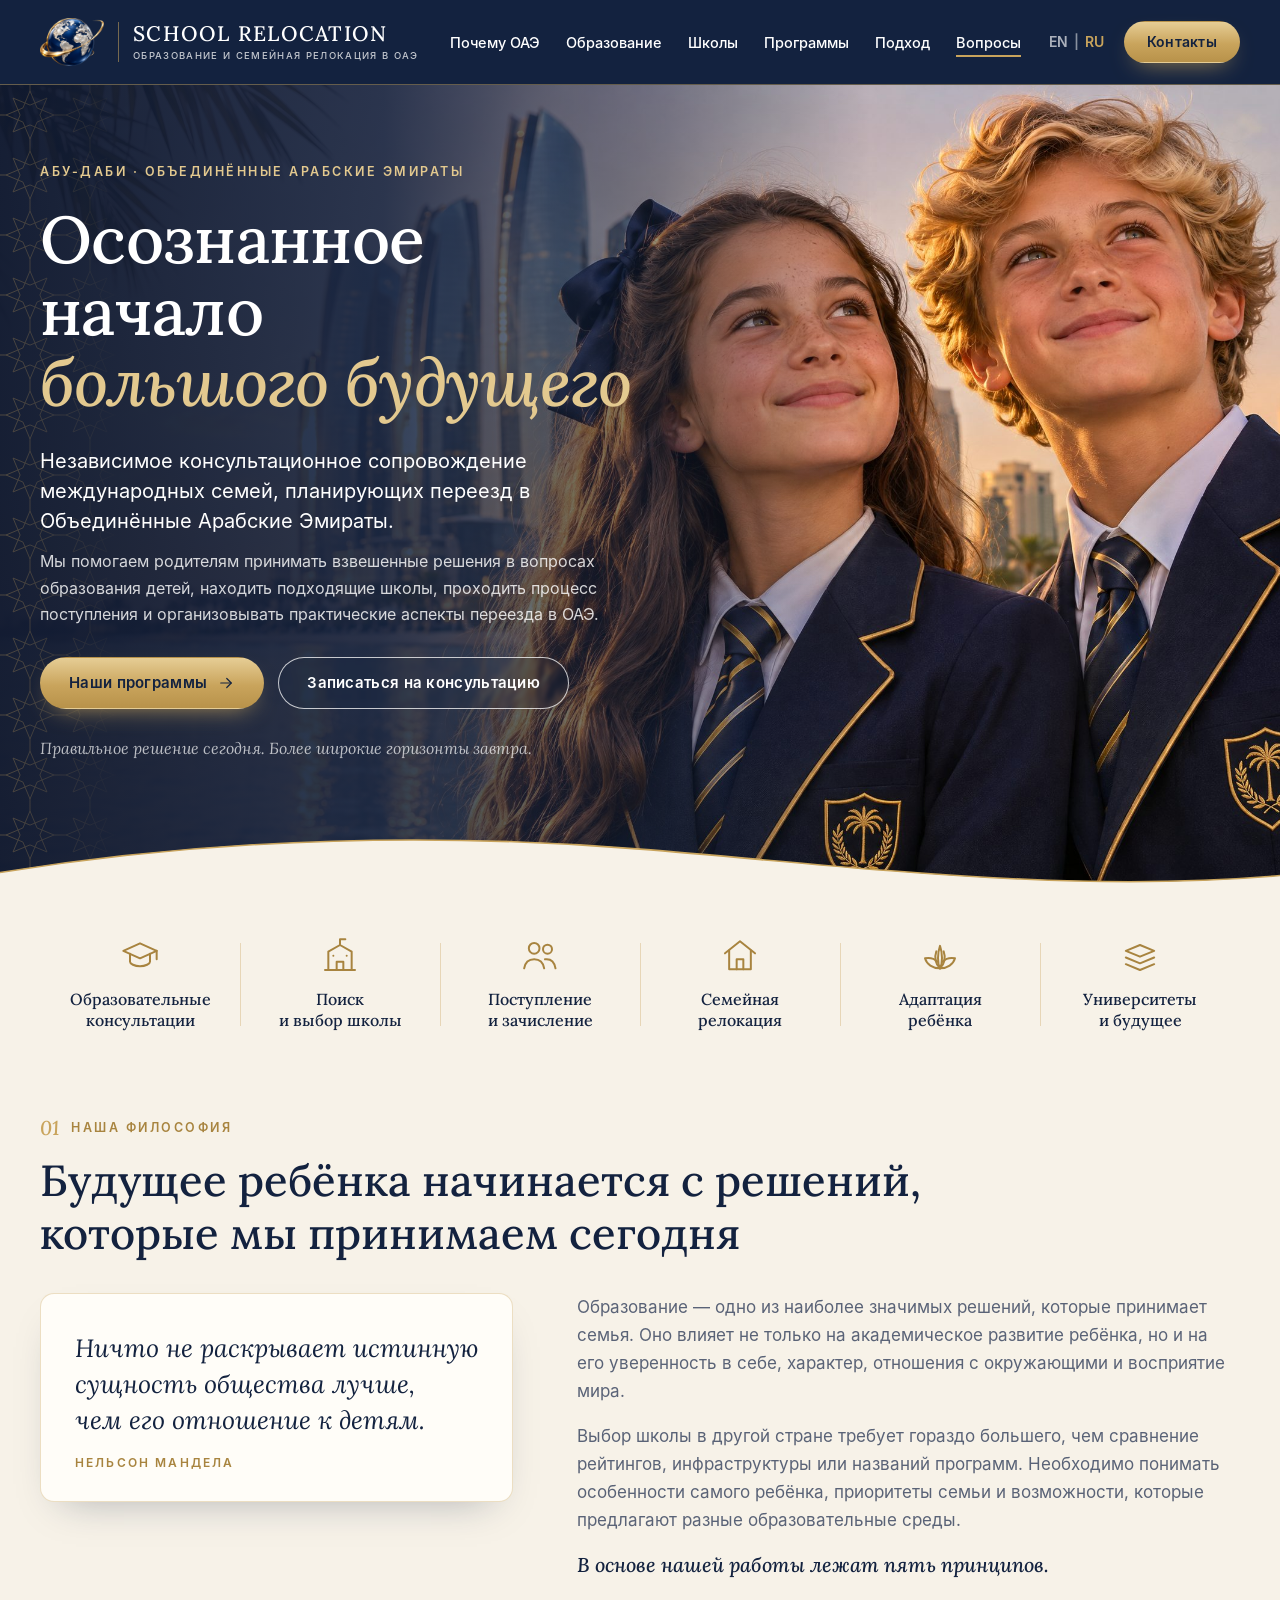
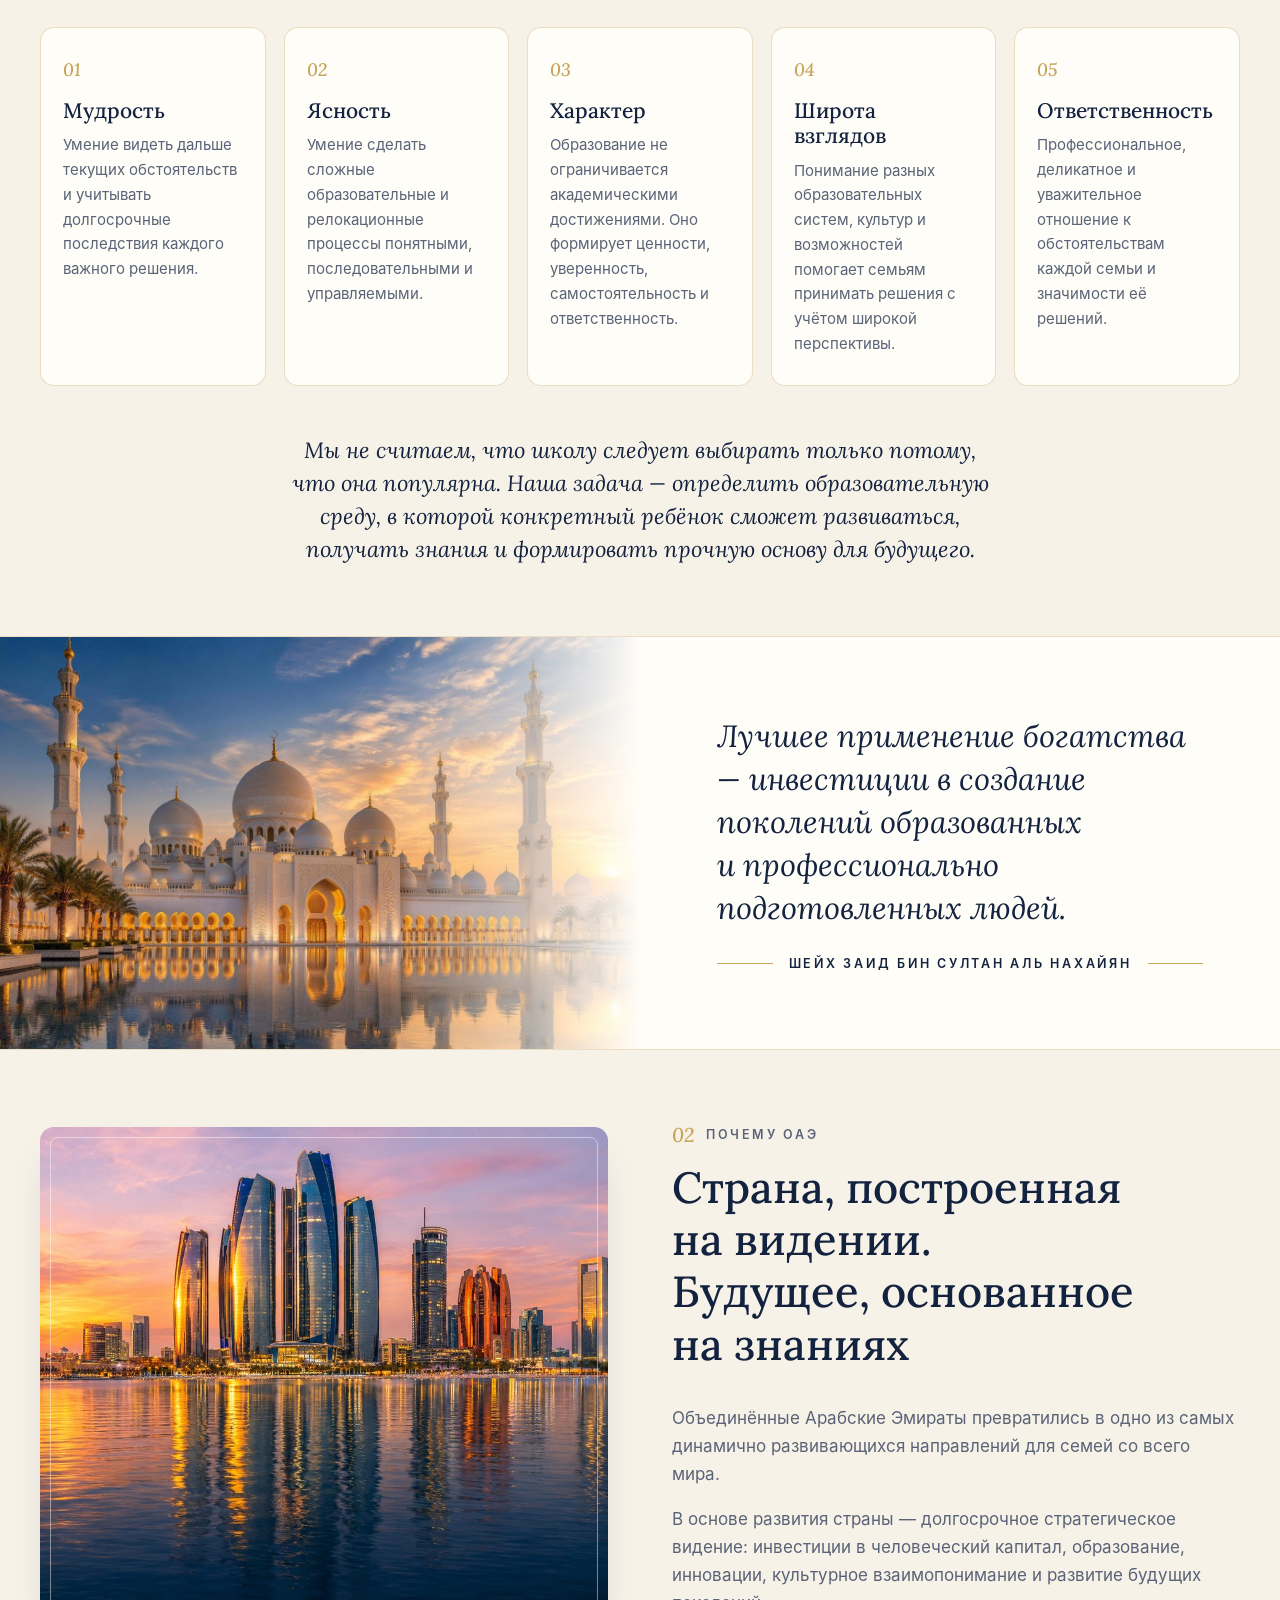
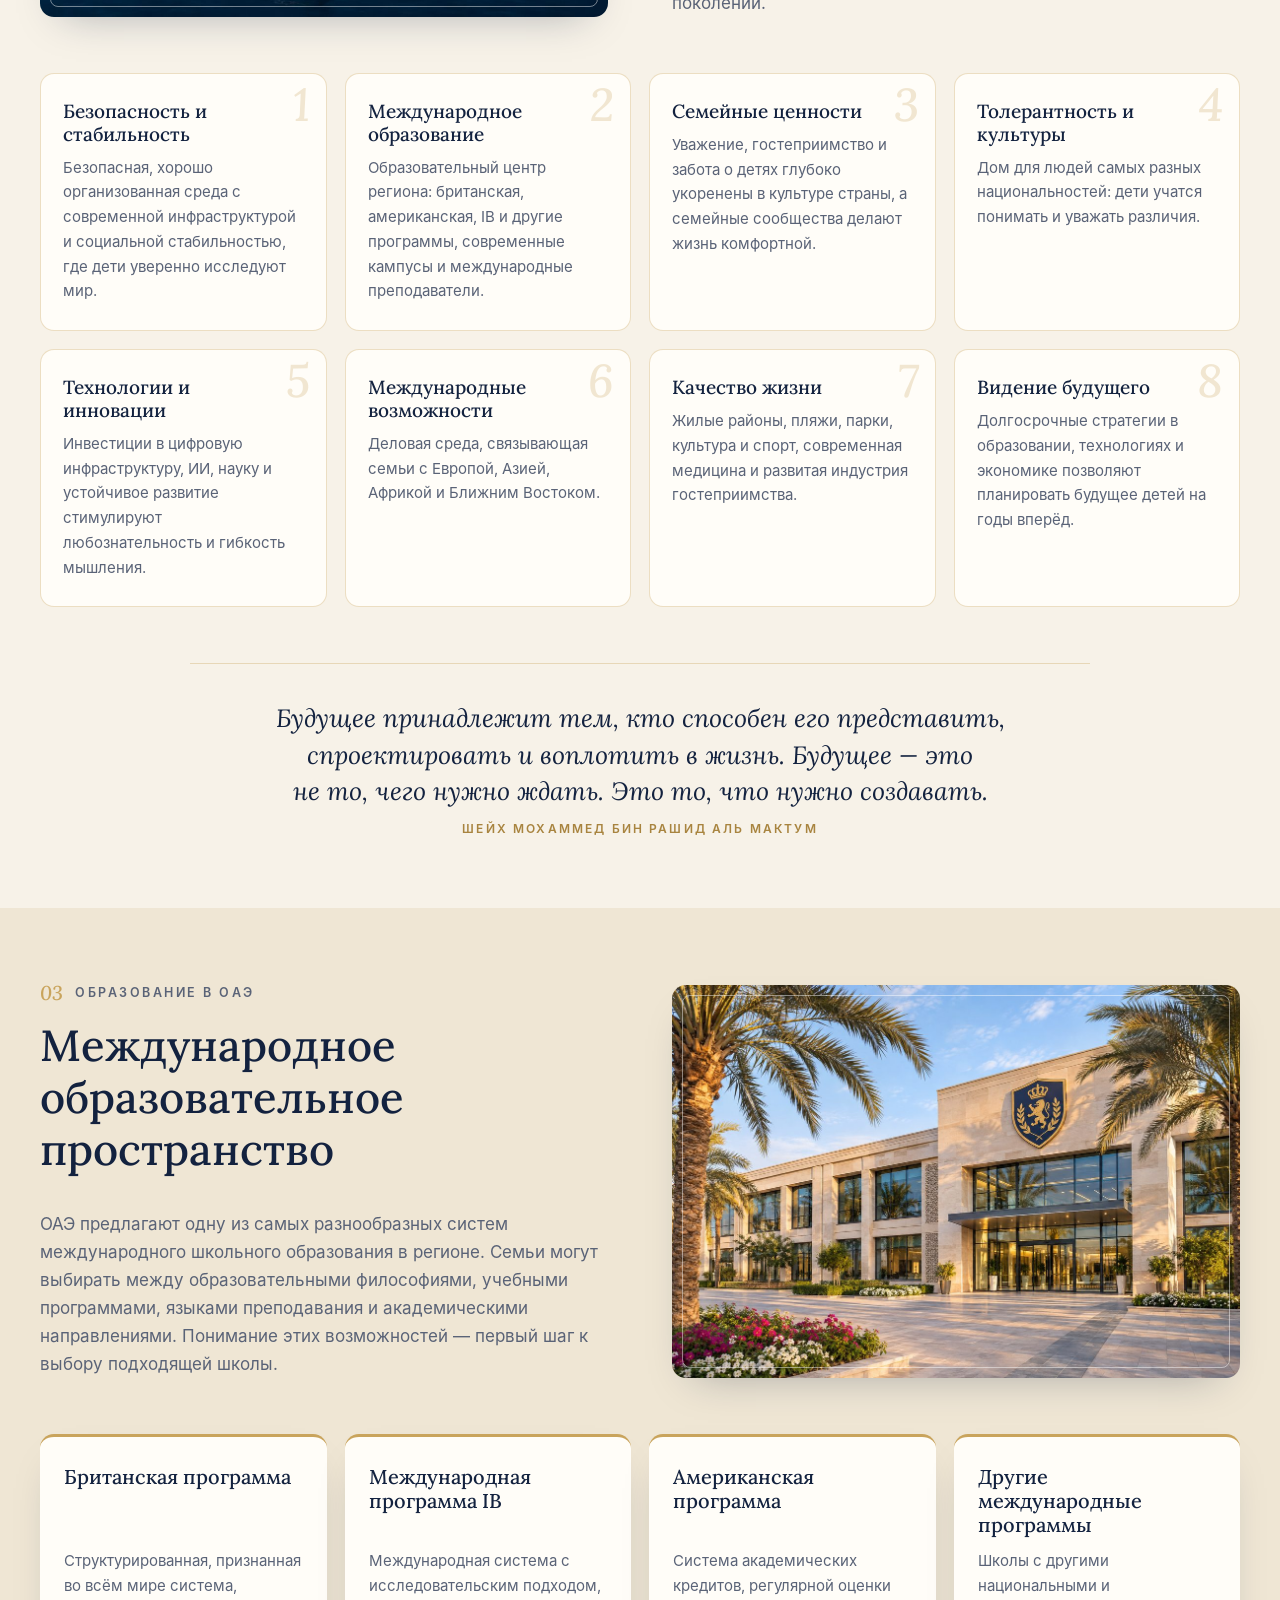
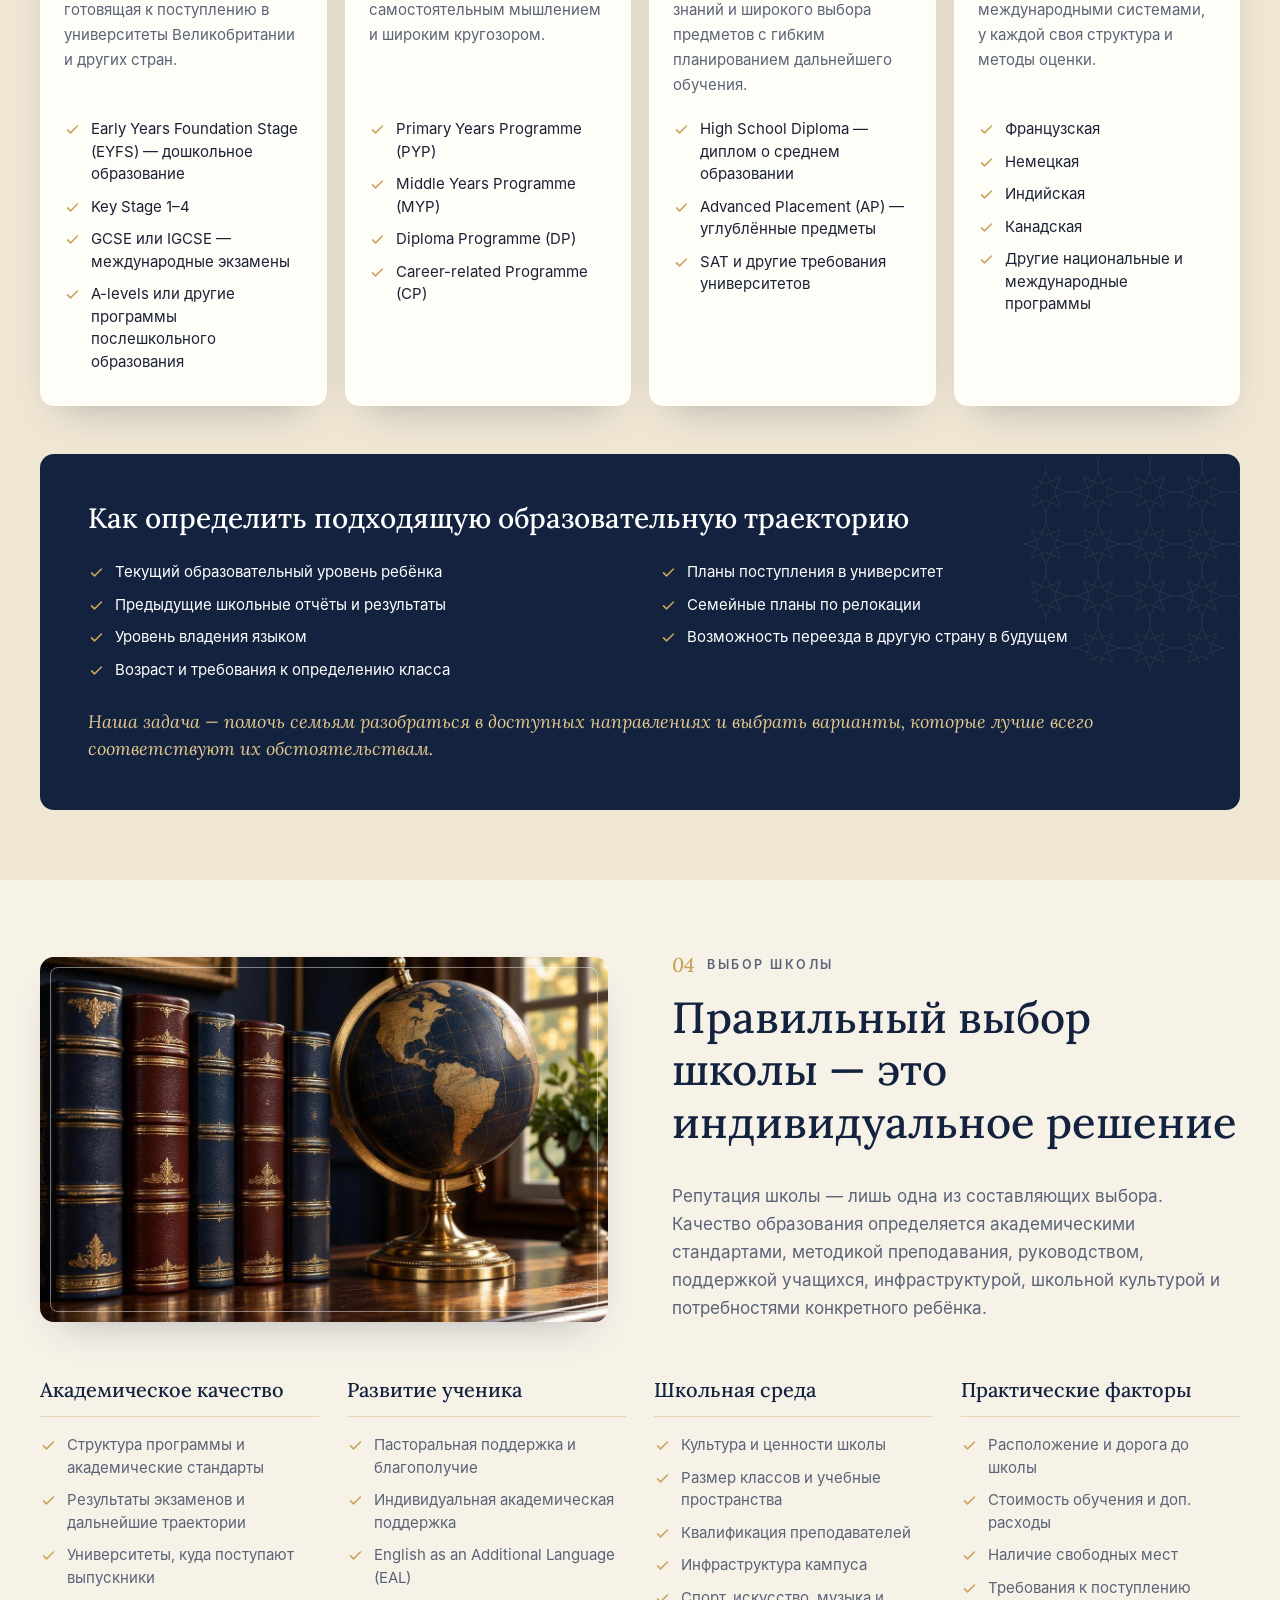
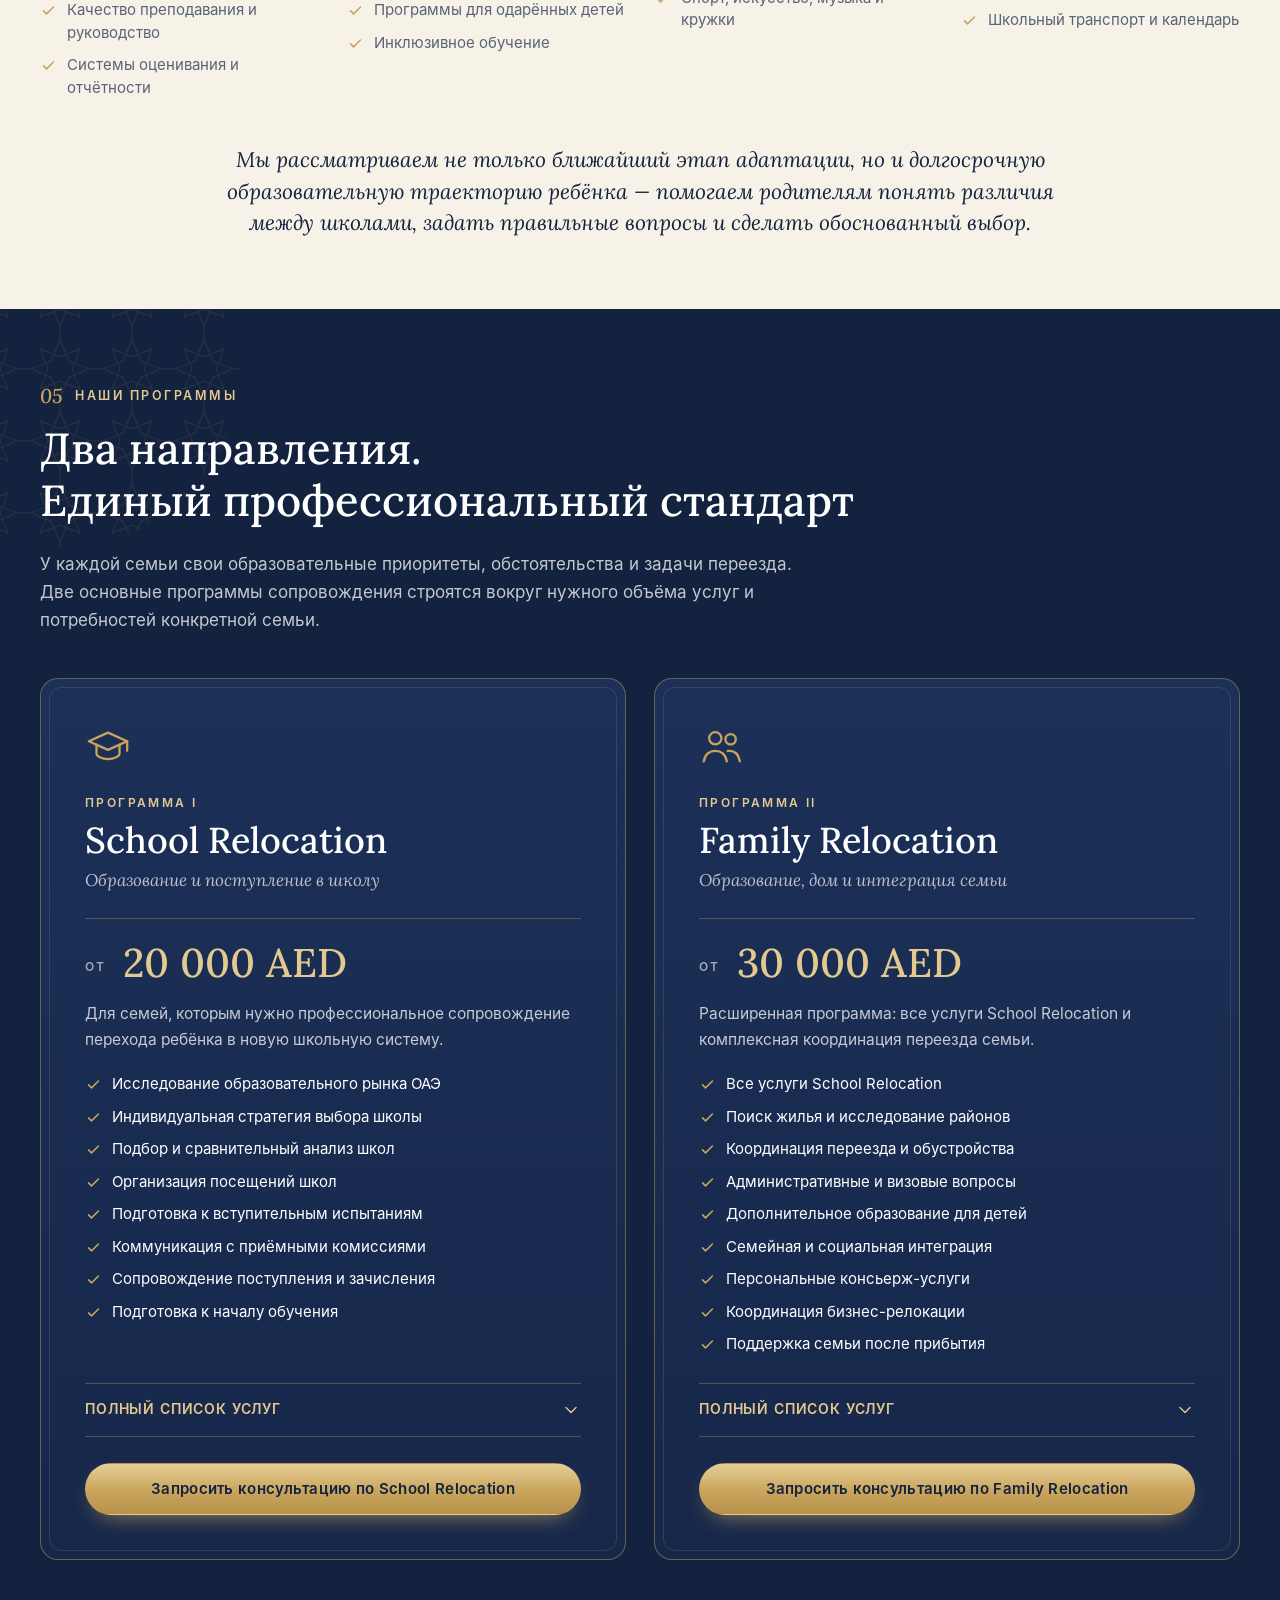
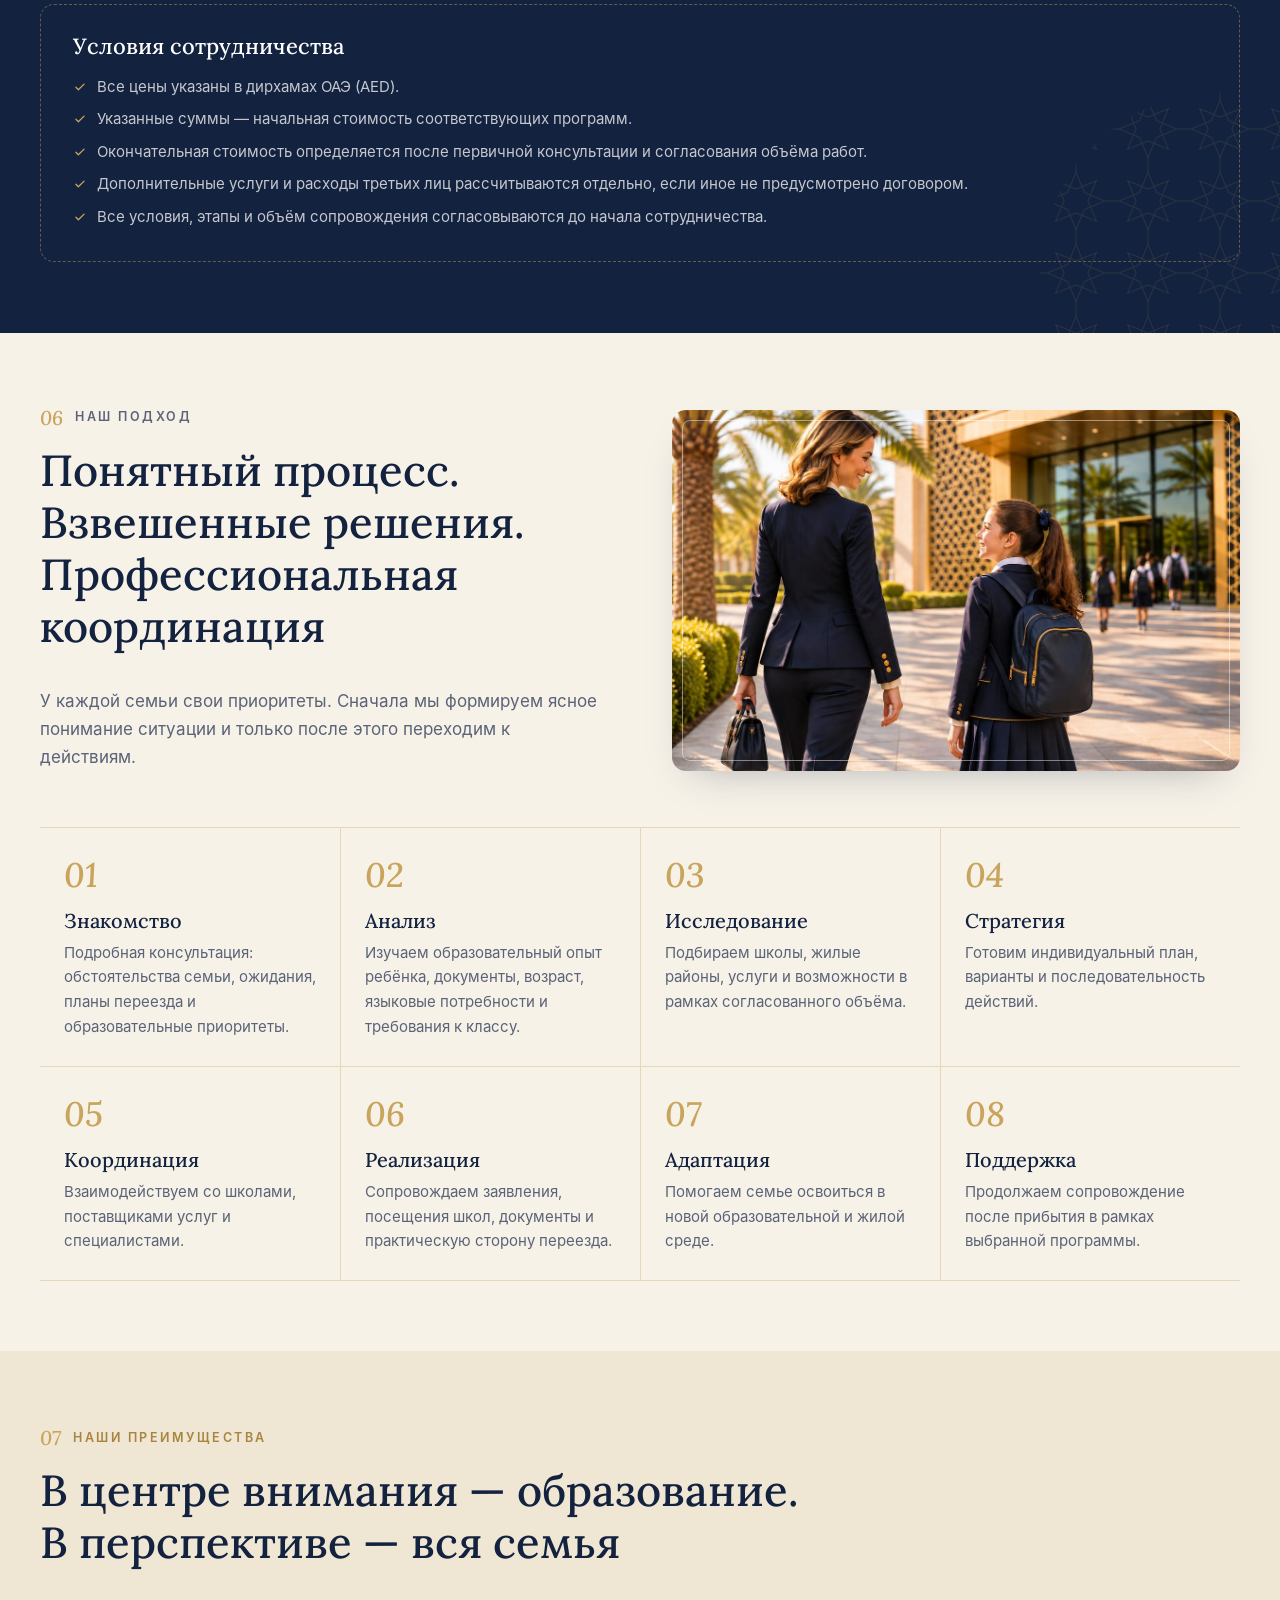
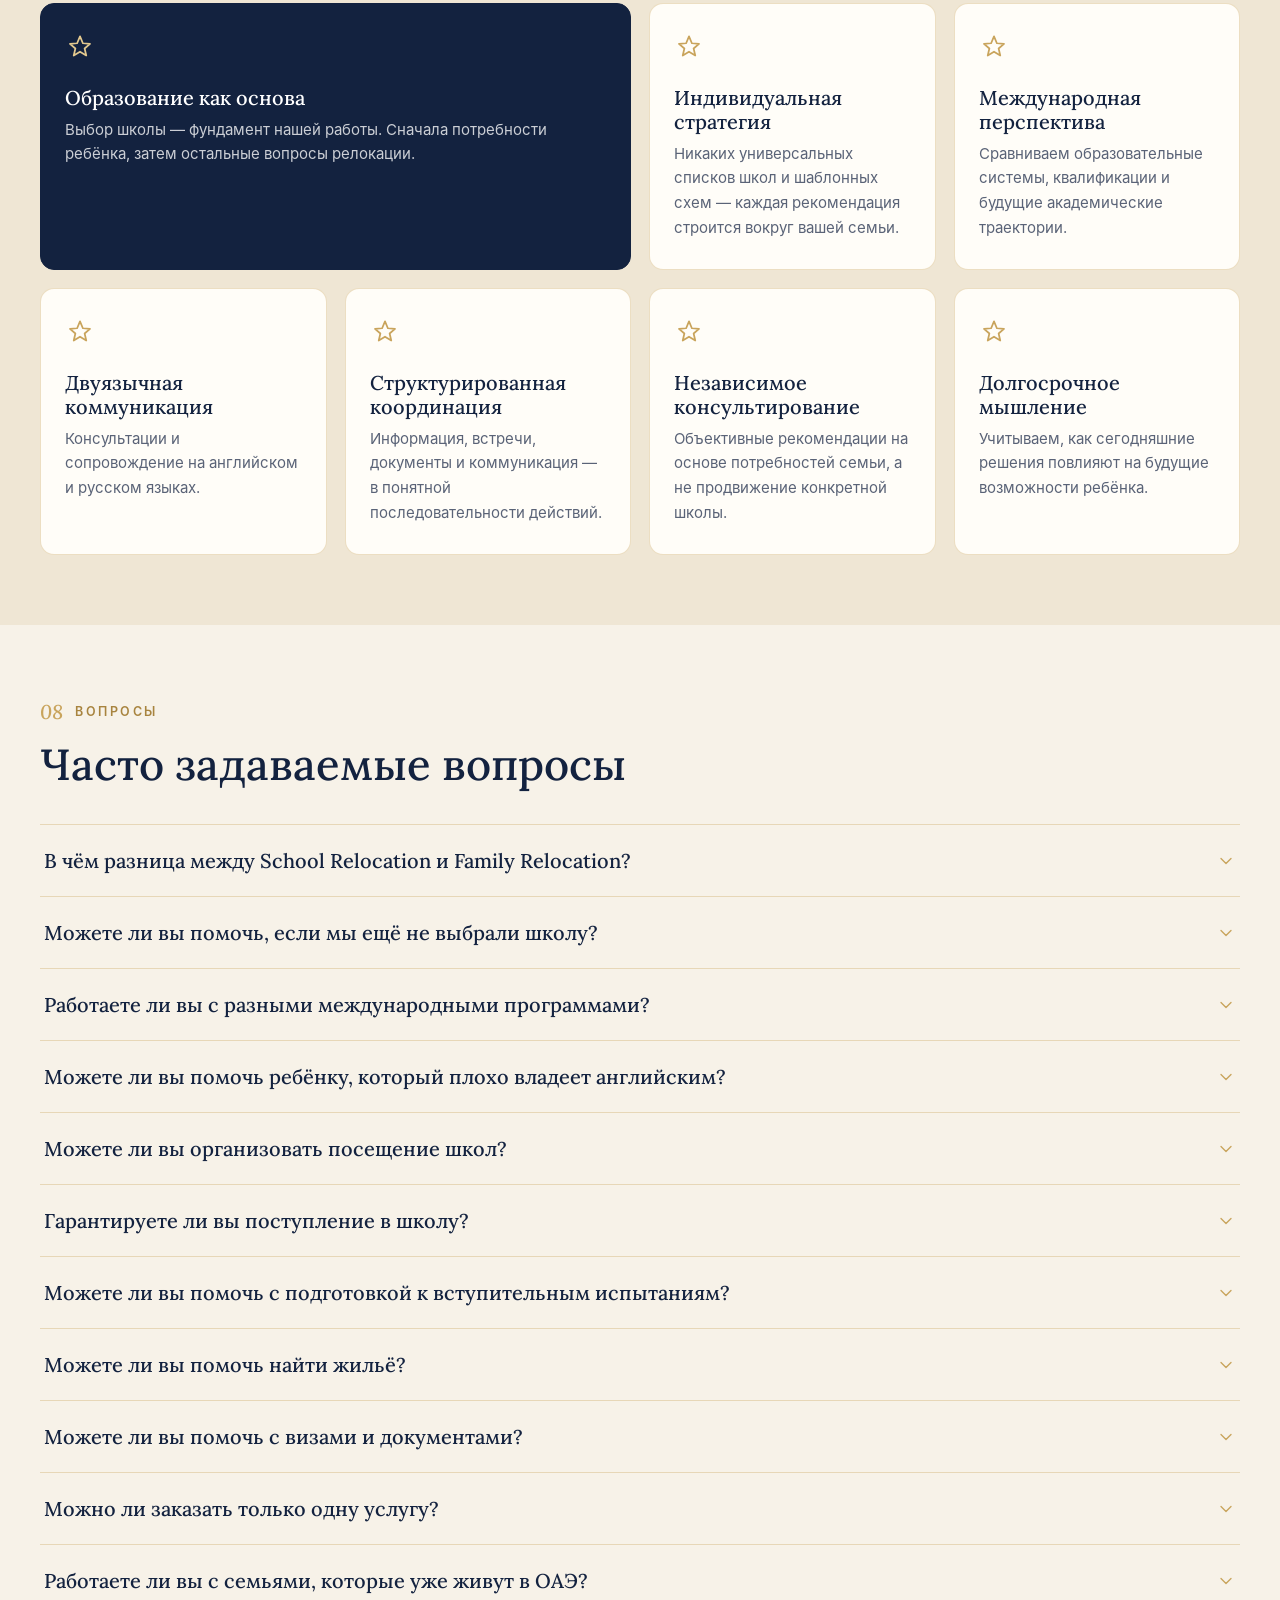
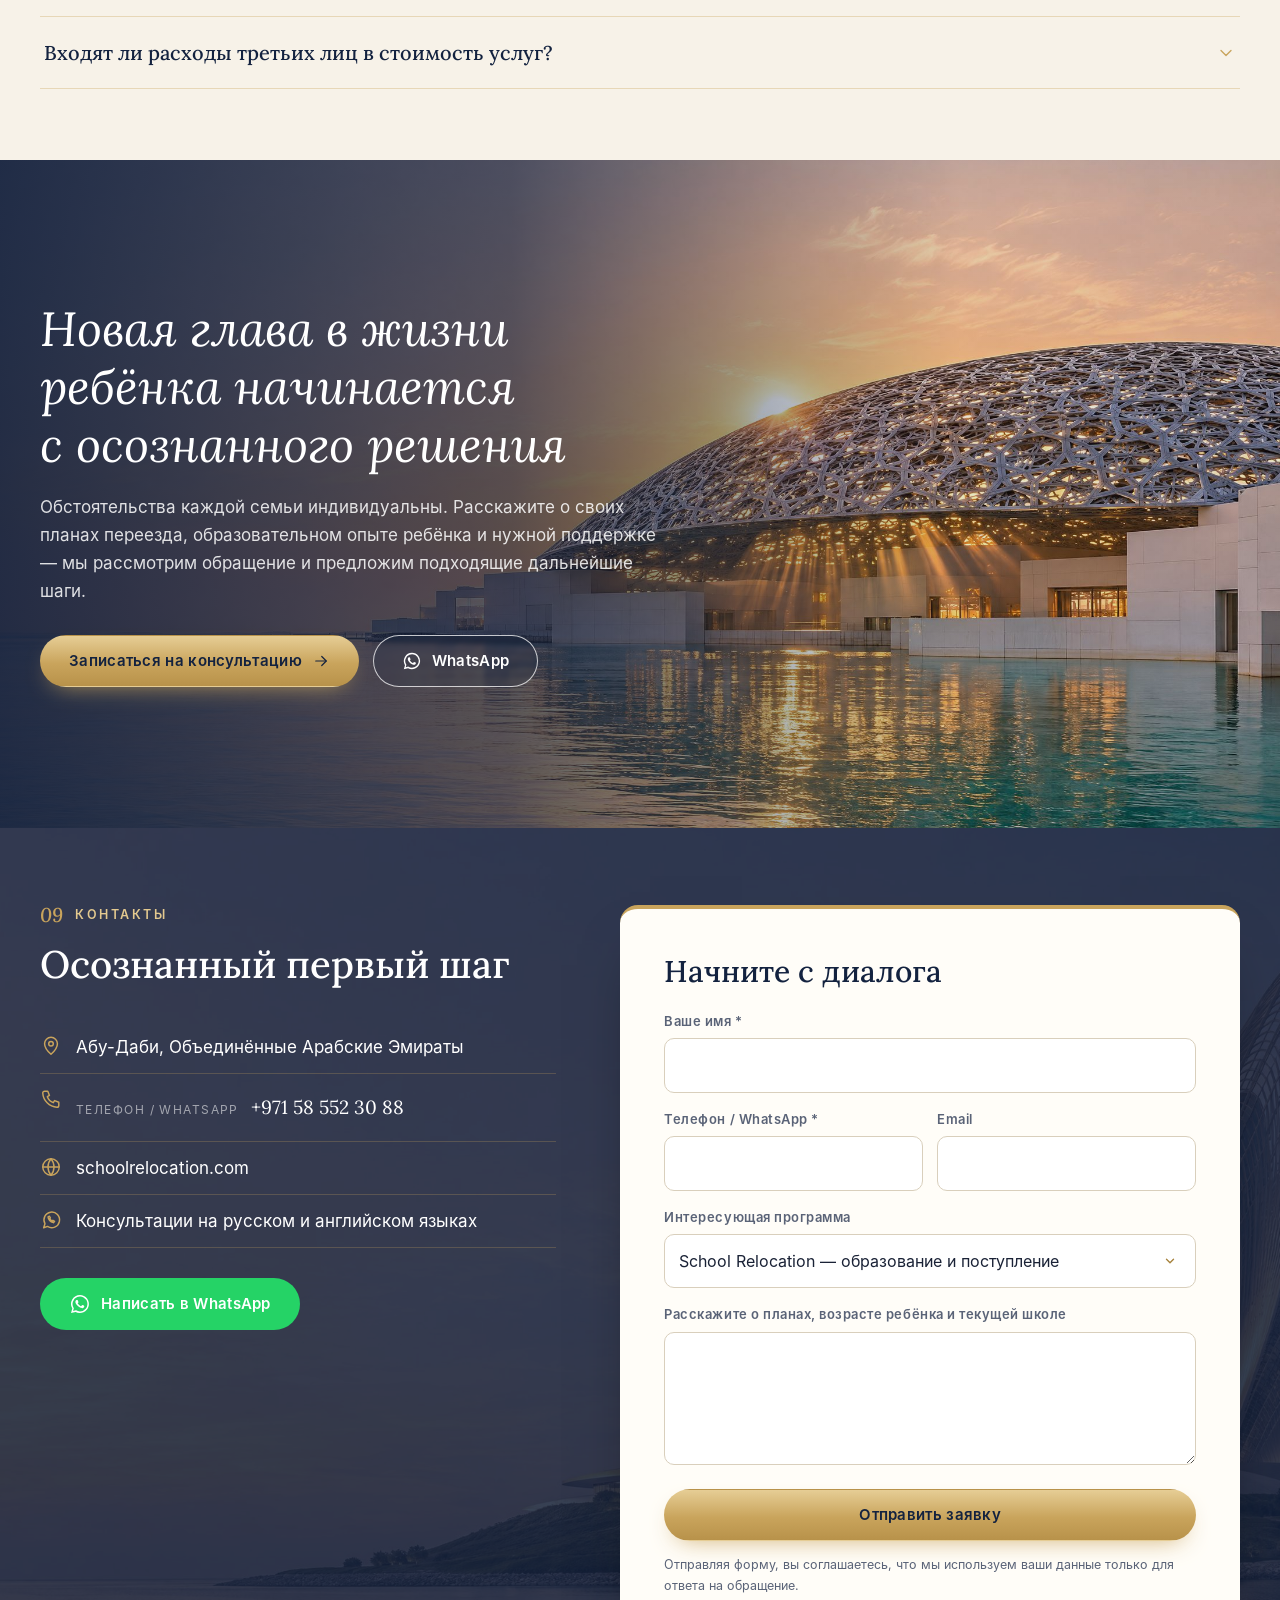
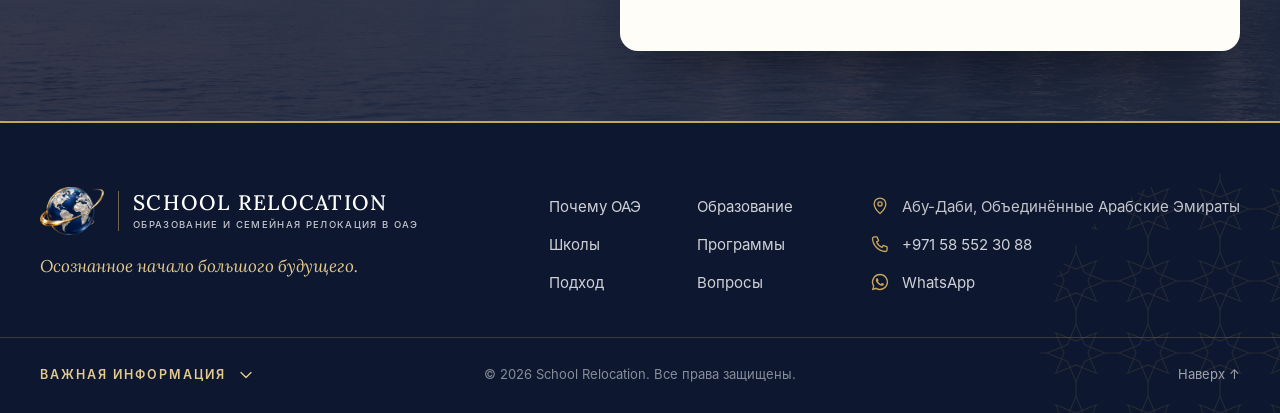
==== ru/index.html @ 7d85d635 "Превью сайта School Relocation" ====
<!doctype html>
<html lang="ru" translate="no" class="notranslate">
<head>
<meta charset="utf-8">
<meta name="viewport" content="width=device-width, initial-scale=1">
<meta name="google" content="notranslate">
<meta name="robots" content="noindex, nofollow">
<title>School Relocation — образование и семейная релокация в ОАЭ</title>
<meta name="description" content="Независимые консультации по вопросам образования и семейной релокации в ОАЭ: выбор школы, поступление и сопровождение переезда в Абу-Даби.">
<link rel="canonical" href="https://schoolrelocation.com/ru/">
<link rel="alternate" hreflang="en" href="https://schoolrelocation.com/">
<link rel="alternate" hreflang="ru" href="https://schoolrelocation.com/ru/">
<link rel="alternate" hreflang="x-default" href="https://schoolrelocation.com/">
<meta property="og:type" content="website">
<meta property="og:title" content="School Relocation — образование и семейная релокация в ОАЭ">
<meta property="og:description" content="Независимые консультации по вопросам образования и семейной релокации в ОАЭ: выбор школы, поступление и сопровождение переезда в Абу-Даби.">
<meta property="og:image" content="https://schoolrelocation.com/assets/img/hero.jpg">
<meta property="og:url" content="https://schoolrelocation.com/ru/">
<meta name="theme-color" content="#13223F">
<link rel="icon" href="../favicon.ico" sizes="any">
<link rel="icon" type="image/png" href="../assets/img/favicon.png">
<link rel="apple-touch-icon" href="../assets/img/apple-touch-icon.png">
<link rel="preload" href="../assets/fonts/lora.woff" as="font" type="font/woff" crossorigin>
<link rel="preload" href="../assets/img/hero.jpg" as="image" media="(min-width: 761px)">
<link rel="stylesheet" href="../css/style.css?v=1">
</head>
<body>
<a class="skip" href="#main">Перейти к содержимому</a>
<header class="hdr" id="top">
 <div class="hdr__in wrap">
  <a class="brand" href="#top">
   <img class="brand__logo" src="../assets/img/logo.png" width="64" height="48" alt="">
   <span class="brand__txt"><span class="brand__name" translate="no">School Relocation</span><span class="brand__sub">Образование и семейная релокация в ОАЭ</span></span>
  </a>
  <nav class="nav" id="nav" aria-label="Главное меню">
   <ul class="nav__list">
<li><a href="#why-uae">Почему ОАЭ</a></li>
<li><a href="#education">Образование</a></li>
<li><a href="#schools">Школы</a></li>
<li><a href="#programmes">Программы</a></li>
<li><a href="#approach">Подход</a></li>
<li><a href="#faq">Вопросы</a></li>
</ul>
   <div class="nav__side">
    <div class="lang" aria-label="Language"><a href="../index.html"  hreflang="en" lang="en">EN</a><span aria-hidden="true">|</span><a href="index.html" aria-current="true" hreflang="ru" lang="ru">RU</a></div>
    <a class="btn btn--gold btn--sm" href="#contact">Контакты</a>
   </div>
  </nav>
  <button class="burger" type="button" aria-controls="nav" aria-expanded="false" aria-label="Меню"><span></span><span></span><span></span></button>
 </div>
</header>

<main id="main">
<section class="hero">
 <picture class="hero__bg">
  <source media="(max-width: 760px)" srcset="../assets/img/hero-m.jpg">
  <img src="../assets/img/hero.jpg" width="2400" height="1357" alt="" fetchpriority="high">
 </picture>
 <span class="hero__pattern" aria-hidden="true"></span>
 <div class="hero__in wrap">
  <p class="hero__kicker">Абу-Даби · Объединённые Арабские Эмираты</p>
  <h1 class="hero__title">Осознанное начало <em>большого будущего</em></h1>
  <p class="hero__lead">Независимое консультационное сопровождение международных семей, планирующих переезд в Объединённые Арабские Эмираты.</p>
  <p class="hero__text">Мы помогаем родителям принимать взвешенные решения в вопросах образования детей, находить подходящие школы, проходить процесс поступления и организовывать практические аспекты переезда в ОАЭ.</p>
  <div class="hero__btns">
   <a class="btn btn--gold" href="#programmes">Наши программы <svg viewBox="0 0 24 24" aria-hidden="true" class="ico"><path d="M5 12h14"/><path d="m13 6 6 6-6 6"/></svg></a>
   <a class="btn btn--line" href="#contact">Записаться на консультацию</a>
  </div>
  <p class="hero__tag">Правильное решение сегодня. Более широкие горизонты завтра.</p>
 </div>
 <svg class="hero__wave" viewBox="0 0 1440 90" preserveAspectRatio="none" aria-hidden="true"><path d="M0 52C240 8 480 0 720 22s480 58 720 34V90H0Z" fill="#F7F2E8"/><path d="M0 52C240 8 480 0 720 22s480 58 720 34" fill="none" stroke="#C9A45C" stroke-width="2"/></svg>
</section>

<section class="strip" aria-label="Services">
 <ul class="strip__list wrap">
<li class="strip__item"><a class="strip__link" href="#education"><svg viewBox="0 0 24 24" aria-hidden="true" class="ico ico--lg"><path d="M2 9.5 12 5l10 4.5-10 4.5L2 9.5Z"/><path d="M6 11.3V16c0 1.2 2.7 2.8 6 2.8s6-1.6 6-2.8v-4.7"/><path d="M22 9.5v5"/></svg><span>Образовательные<br>консультации</span></a></li>
<li class="strip__item"><a class="strip__link" href="#schools"><svg viewBox="0 0 24 24" aria-hidden="true" class="ico ico--lg"><path d="M3 21h18"/><path d="M5 21V10l7-4 7 4v11"/><path d="M10 21v-5h4v5"/><path d="M12 6V2.5h3.2"/><path d="M8 12.5h.01M16 12.5h.01"/></svg><span>Поиск<br>и выбор школы</span></a></li>
<li class="strip__item"><a class="strip__link" href="#prog-school"><svg viewBox="0 0 24 24" aria-hidden="true" class="ico ico--lg"><circle cx="8.5" cy="8" r="3.2"/><circle cx="16.5" cy="8.5" r="2.7"/><path d="M2.5 20c.6-3.6 3-5.5 6-5.5s5.4 1.9 6 5.5"/><path d="M15 14.6c3.2-.4 5.6 1.4 6.3 5.4"/></svg><span>Поступление<br>и зачисление</span></a></li>
<li class="strip__item"><a class="strip__link" href="#prog-family"><svg viewBox="0 0 24 24" aria-hidden="true" class="ico ico--lg"><path d="M3 11 12 3.8 21 11"/><path d="M5.5 9.3V20.5h13V9.3"/><path d="M10 20.5v-6h4v6"/></svg><span>Семейная<br>релокация</span></a></li>
<li class="strip__item"><a class="strip__link" href="#approach"><svg viewBox="0 0 24 24" aria-hidden="true" class="ico ico--lg"><path d="M12 20c-4.4 0-8-2.4-9-6 2.7-.6 5.6.2 7.6 2"/><path d="M12 20c4.4 0 8-2.4 9-6-2.7-.6-5.6.2-7.6 2"/><path d="M12 20c-2.6-2.4-3.6-6.4-2.2-10.2"/><path d="M12 20c2.6-2.4 3.6-6.4 2.2-10.2"/><path d="M12 20c-1.6-3.2-1.6-9 0-13.5 1.6 4.5 1.6 10.3 0 13.5Z"/></svg><span>Адаптация<br>ребёнка</span></a></li>
<li class="strip__item"><a class="strip__link" href="#education"><svg viewBox="0 0 24 24" aria-hidden="true" class="ico ico--lg"><path d="M3.5 17.5 12 21l8.5-3.5"/><path d="M3.5 13.5 12 17l8.5-3.5"/><path d="M12 13 3.5 9.5 12 6l8.5 3.5L12 13Z"/></svg><span>Университеты<br>и будущее</span></a></li>
</ul>
</section>

<section class="sec phil" id="philosophy">
 <div class="wrap">
  <div class="sh"><p class="sh__label"><span class="sh__num">01</span>Наша философия</p><h2 class="sh__title">Будущее ребёнка начинается с решений, которые мы принимаем сегодня</h2></div>
  <div class="phil__grid">
   <blockquote class="quote quote--card"><p>Ничто не раскрывает истинную сущность общества лучше, чем его отношение к детям.</p><footer>Нельсон Мандела</footer></blockquote>
   <div class="phil__text">
<p>Образование — одно из наиболее значимых решений, которые принимает семья. Оно влияет не только на академическое развитие ребёнка, но и на его уверенность в себе, характер, отношения с окружающими и восприятие мира.</p>
<p>Выбор школы в другой стране требует гораздо большего, чем сравнение рейтингов, инфраструктуры или названий программ. Необходимо понимать особенности самого ребёнка, приоритеты семьи и возможности, которые предлагают разные образовательные среды.</p>
<p class="phil__intro">В основе нашей работы лежат пять принципов.</p></div>
  </div>
  <ol class="principles">
<li class="principle"><span class="principle__n">01</span><h3>Мудрость</h3><p>Умение видеть дальше текущих обстоятельств и учитывать долгосрочные последствия каждого важного решения.</p></li>
<li class="principle"><span class="principle__n">02</span><h3>Ясность</h3><p>Умение сделать сложные образовательные и релокационные процессы понятными, последовательными и управляемыми.</p></li>
<li class="principle"><span class="principle__n">03</span><h3>Характер</h3><p>Образование не ограничивается академическими достижениями. Оно формирует ценности, уверенность, самостоятельность и ответственность.</p></li>
<li class="principle"><span class="principle__n">04</span><h3>Широта взглядов</h3><p>Понимание разных образовательных систем, культур и возможностей помогает семьям принимать решения с учётом широкой перспективы.</p></li>
<li class="principle"><span class="principle__n">05</span><h3>Ответственность</h3><p>Профессиональное, деликатное и уважительное отношение к обстоятельствам каждой семьи и значимости её решений.</p></li>
</ol>
  <p class="phil__close">Мы не считаем, что школу следует выбирать только потому, что она популярна. Наша задача — определить образовательную среду, в которой конкретный ребёнок сможет развиваться, получать знания и формировать прочную основу для будущего.</p>
 </div>
</section>

<section class="band">
 <div class="band__img"><img src="../assets/img/mosque.jpg" width="1600" height="896" alt="Мечеть шейха Зайда в Абу-Даби" loading="lazy"></div>
 <blockquote class="band__quote"><p>Лучшее применение богатства — инвестиции в создание поколений образованных и профессионально подготовленных людей.</p><footer><span aria-hidden="true"></span>Шейх Заид бин Султан Аль Нахайян<span aria-hidden="true"></span></footer></blockquote>
</section>

<section class="sec uae" id="why-uae">
 <div class="wrap">
  <div class="split">
   <div class="split__media"><img src="../assets/img/skyline.jpg" width="1200" height="797" alt="Абу-Даби на закате" loading="lazy"></div>
   <div class="split__body">
    <div class="sh"><p class="sh__label"><span class="sh__num">02</span>Почему ОАЭ</p><h2 class="sh__title"><span class="ln">Страна, построенная на видении.</span><span class="ln">Будущее, основанное на знаниях</span></h2></div>
<p>Объединённые Арабские Эмираты превратились в одно из самых динамично развивающихся направлений для семей со всего мира.</p>
<p>В основе развития страны — долгосрочное стратегическое видение: инвестиции в человеческий капитал, образование, инновации, культурное взаимопонимание и развитие будущих поколений.</p>
</div>
  </div>
  <ol class="points">
<li class="point"><span class="point__n">1</span><h3>Безопасность и стабильность</h3><p>Безопасная, хорошо организованная среда с современной инфраструктурой и социальной стабильностью, где дети уверенно исследуют мир.</p></li>
<li class="point"><span class="point__n">2</span><h3>Международное образование</h3><p>Образовательный центр региона: британская, американская, IB и другие программы, современные кампусы и международные преподаватели.</p></li>
<li class="point"><span class="point__n">3</span><h3>Семейные ценности</h3><p>Уважение, гостеприимство и забота о детях глубоко укоренены в культуре страны, а семейные сообщества делают жизнь комфортной.</p></li>
<li class="point"><span class="point__n">4</span><h3>Толерантность и культуры</h3><p>Дом для людей самых разных национальностей: дети учатся понимать и уважать различия.</p></li>
<li class="point"><span class="point__n">5</span><h3>Технологии и инновации</h3><p>Инвестиции в цифровую инфраструктуру, ИИ, науку и устойчивое развитие стимулируют любознательность и гибкость мышления.</p></li>
<li class="point"><span class="point__n">6</span><h3>Международные возможности</h3><p>Деловая среда, связывающая семьи с Европой, Азией, Африкой и Ближним Востоком.</p></li>
<li class="point"><span class="point__n">7</span><h3>Качество жизни</h3><p>Жилые районы, пляжи, парки, культура и спорт, современная медицина и развитая индустрия гостеприимства.</p></li>
<li class="point"><span class="point__n">8</span><h3>Видение будущего</h3><p>Долгосрочные стратегии в образовании, технологиях и экономике позволяют планировать будущее детей на годы вперёд.</p></li>
</ol>
  <blockquote class="quote quote--wide"><p>Будущее принадлежит тем, кто способен его представить, спроектировать и воплотить в жизнь. Будущее — это не то, чего нужно ждать. Это то, что нужно создавать.</p><footer>Шейх Мохаммед бин Рашид Аль Мактум</footer></blockquote>
 </div>
</section>

<section class="sec sec--tint edu" id="education">
 <div class="wrap">
  <div class="split split--rev">
   <div class="split__media"><img src="../assets/img/campus.jpg" width="1200" height="797" alt="Международная школа в ОАЭ" loading="lazy"></div>
   <div class="split__body">
    <div class="sh"><p class="sh__label"><span class="sh__num">03</span>Образование в ОАЭ</p><h2 class="sh__title">Международное образовательное пространство</h2></div>
    <p>ОАЭ предлагают одну из самых разнообразных систем международного школьного образования в регионе. Семьи могут выбирать между образовательными философиями, учебными программами, языками преподавания и академическими направлениями. Понимание этих возможностей — первый шаг к выбору подходящей школы.</p>
   </div>
  </div>
  <div class="cards4">
<article class="card"><h3>Британская программа</h3><p>Структурированная, признанная во всём мире система, готовящая к поступлению в университеты Великобритании и других стран.</p><ul class="ticks"><li><svg viewBox="0 0 24 24" aria-hidden="true" class="ico ico--tick"><path d="m5 12.5 4.2 4.2L19 7"/></svg><span>Early Years Foundation Stage (EYFS) — дошкольное образование</span></li><li><svg viewBox="0 0 24 24" aria-hidden="true" class="ico ico--tick"><path d="m5 12.5 4.2 4.2L19 7"/></svg><span>Key Stage 1–4</span></li><li><svg viewBox="0 0 24 24" aria-hidden="true" class="ico ico--tick"><path d="m5 12.5 4.2 4.2L19 7"/></svg><span>GCSE или IGCSE — международные экзамены</span></li><li><svg viewBox="0 0 24 24" aria-hidden="true" class="ico ico--tick"><path d="m5 12.5 4.2 4.2L19 7"/></svg><span>A-levels или другие программы послешкольного образования</span></li></ul></article>
<article class="card"><h3>Международная программа IB</h3><p>Международная система с исследовательским подходом, самостоятельным мышлением и широким кругозором.</p><ul class="ticks"><li><svg viewBox="0 0 24 24" aria-hidden="true" class="ico ico--tick"><path d="m5 12.5 4.2 4.2L19 7"/></svg><span>Primary Years Programme (PYP)</span></li><li><svg viewBox="0 0 24 24" aria-hidden="true" class="ico ico--tick"><path d="m5 12.5 4.2 4.2L19 7"/></svg><span>Middle Years Programme (MYP)</span></li><li><svg viewBox="0 0 24 24" aria-hidden="true" class="ico ico--tick"><path d="m5 12.5 4.2 4.2L19 7"/></svg><span>Diploma Programme (DP)</span></li><li><svg viewBox="0 0 24 24" aria-hidden="true" class="ico ico--tick"><path d="m5 12.5 4.2 4.2L19 7"/></svg><span>Career-related Programme (CP)</span></li></ul></article>
<article class="card"><h3>Американская программа</h3><p>Система академических кредитов, регулярной оценки знаний и широкого выбора предметов с гибким планированием дальнейшего обучения.</p><ul class="ticks"><li><svg viewBox="0 0 24 24" aria-hidden="true" class="ico ico--tick"><path d="m5 12.5 4.2 4.2L19 7"/></svg><span>High School Diploma — диплом о среднем образовании</span></li><li><svg viewBox="0 0 24 24" aria-hidden="true" class="ico ico--tick"><path d="m5 12.5 4.2 4.2L19 7"/></svg><span>Advanced Placement (AP) — углублённые предметы</span></li><li><svg viewBox="0 0 24 24" aria-hidden="true" class="ico ico--tick"><path d="m5 12.5 4.2 4.2L19 7"/></svg><span>SAT и другие требования университетов</span></li></ul></article>
<article class="card"><h3>Другие международные программы</h3><p>Школы с другими национальными и международными системами, у каждой своя структура и методы оценки.</p><ul class="ticks"><li><svg viewBox="0 0 24 24" aria-hidden="true" class="ico ico--tick"><path d="m5 12.5 4.2 4.2L19 7"/></svg><span>Французская</span></li><li><svg viewBox="0 0 24 24" aria-hidden="true" class="ico ico--tick"><path d="m5 12.5 4.2 4.2L19 7"/></svg><span>Немецкая</span></li><li><svg viewBox="0 0 24 24" aria-hidden="true" class="ico ico--tick"><path d="m5 12.5 4.2 4.2L19 7"/></svg><span>Индийская</span></li><li><svg viewBox="0 0 24 24" aria-hidden="true" class="ico ico--tick"><path d="m5 12.5 4.2 4.2L19 7"/></svg><span>Канадская</span></li><li><svg viewBox="0 0 24 24" aria-hidden="true" class="ico ico--tick"><path d="m5 12.5 4.2 4.2L19 7"/></svg><span>Другие национальные и международные программы</span></li></ul></article>
</div>
  <div class="how">
   <h3 class="how__title">Как определить подходящую образовательную траекторию</h3>
   <ul class="ticks ticks--cols"><li><svg viewBox="0 0 24 24" aria-hidden="true" class="ico ico--tick"><path d="m5 12.5 4.2 4.2L19 7"/></svg><span>Текущий образовательный уровень ребёнка</span></li><li><svg viewBox="0 0 24 24" aria-hidden="true" class="ico ico--tick"><path d="m5 12.5 4.2 4.2L19 7"/></svg><span>Предыдущие школьные отчёты и результаты</span></li><li><svg viewBox="0 0 24 24" aria-hidden="true" class="ico ico--tick"><path d="m5 12.5 4.2 4.2L19 7"/></svg><span>Уровень владения языком</span></li><li><svg viewBox="0 0 24 24" aria-hidden="true" class="ico ico--tick"><path d="m5 12.5 4.2 4.2L19 7"/></svg><span>Возраст и требования к определению класса</span></li><li><svg viewBox="0 0 24 24" aria-hidden="true" class="ico ico--tick"><path d="m5 12.5 4.2 4.2L19 7"/></svg><span>Планы поступления в университет</span></li><li><svg viewBox="0 0 24 24" aria-hidden="true" class="ico ico--tick"><path d="m5 12.5 4.2 4.2L19 7"/></svg><span>Семейные планы по релокации</span></li><li><svg viewBox="0 0 24 24" aria-hidden="true" class="ico ico--tick"><path d="m5 12.5 4.2 4.2L19 7"/></svg><span>Возможность переезда в другую страну в будущем</span></li></ul>
   <p class="how__note">Наша задача — помочь семьям разобраться в доступных направлениях и выбрать варианты, которые лучше всего соответствуют их обстоятельствам.</p>
  </div>
 </div>
</section>

<section class="sec sch" id="schools">
 <div class="wrap">
  <div class="split">
   <div class="split__media"><img src="../assets/img/books.jpg" width="1200" height="810" alt="Книги и глобус" loading="lazy"></div>
   <div class="split__body">
    <div class="sh"><p class="sh__label"><span class="sh__num">04</span>Выбор школы</p><h2 class="sh__title">Правильный выбор школы — это индивидуальное решение</h2></div>
    <p>Репутация школы — лишь одна из составляющих выбора. Качество образования определяется академическими стандартами, методикой преподавания, руководством, поддержкой учащихся, инфраструктурой, школьной культурой и потребностями конкретного ребёнка.</p>
   </div>
  </div>
  <div class="cols4">
<div class="col"><h3>Академическое качество</h3><ul class="ticks"><li><svg viewBox="0 0 24 24" aria-hidden="true" class="ico ico--tick"><path d="m5 12.5 4.2 4.2L19 7"/></svg><span>Структура программы и академические стандарты</span></li><li><svg viewBox="0 0 24 24" aria-hidden="true" class="ico ico--tick"><path d="m5 12.5 4.2 4.2L19 7"/></svg><span>Результаты экзаменов и дальнейшие траектории</span></li><li><svg viewBox="0 0 24 24" aria-hidden="true" class="ico ico--tick"><path d="m5 12.5 4.2 4.2L19 7"/></svg><span>Университеты, куда поступают выпускники</span></li><li><svg viewBox="0 0 24 24" aria-hidden="true" class="ico ico--tick"><path d="m5 12.5 4.2 4.2L19 7"/></svg><span>Качество преподавания и руководство</span></li><li><svg viewBox="0 0 24 24" aria-hidden="true" class="ico ico--tick"><path d="m5 12.5 4.2 4.2L19 7"/></svg><span>Системы оценивания и отчётности</span></li></ul></div>
<div class="col"><h3>Развитие ученика</h3><ul class="ticks"><li><svg viewBox="0 0 24 24" aria-hidden="true" class="ico ico--tick"><path d="m5 12.5 4.2 4.2L19 7"/></svg><span>Пасторальная поддержка и благополучие</span></li><li><svg viewBox="0 0 24 24" aria-hidden="true" class="ico ico--tick"><path d="m5 12.5 4.2 4.2L19 7"/></svg><span>Индивидуальная академическая поддержка</span></li><li><svg viewBox="0 0 24 24" aria-hidden="true" class="ico ico--tick"><path d="m5 12.5 4.2 4.2L19 7"/></svg><span>English as an Additional Language (EAL)</span></li><li><svg viewBox="0 0 24 24" aria-hidden="true" class="ico ico--tick"><path d="m5 12.5 4.2 4.2L19 7"/></svg><span>Программы для одарённых детей</span></li><li><svg viewBox="0 0 24 24" aria-hidden="true" class="ico ico--tick"><path d="m5 12.5 4.2 4.2L19 7"/></svg><span>Инклюзивное обучение</span></li></ul></div>
<div class="col"><h3>Школьная среда</h3><ul class="ticks"><li><svg viewBox="0 0 24 24" aria-hidden="true" class="ico ico--tick"><path d="m5 12.5 4.2 4.2L19 7"/></svg><span>Культура и ценности школы</span></li><li><svg viewBox="0 0 24 24" aria-hidden="true" class="ico ico--tick"><path d="m5 12.5 4.2 4.2L19 7"/></svg><span>Размер классов и учебные пространства</span></li><li><svg viewBox="0 0 24 24" aria-hidden="true" class="ico ico--tick"><path d="m5 12.5 4.2 4.2L19 7"/></svg><span>Квалификация преподавателей</span></li><li><svg viewBox="0 0 24 24" aria-hidden="true" class="ico ico--tick"><path d="m5 12.5 4.2 4.2L19 7"/></svg><span>Инфраструктура кампуса</span></li><li><svg viewBox="0 0 24 24" aria-hidden="true" class="ico ico--tick"><path d="m5 12.5 4.2 4.2L19 7"/></svg><span>Спорт, искусство, музыка и кружки</span></li></ul></div>
<div class="col"><h3>Практические факторы</h3><ul class="ticks"><li><svg viewBox="0 0 24 24" aria-hidden="true" class="ico ico--tick"><path d="m5 12.5 4.2 4.2L19 7"/></svg><span>Расположение и дорога до школы</span></li><li><svg viewBox="0 0 24 24" aria-hidden="true" class="ico ico--tick"><path d="m5 12.5 4.2 4.2L19 7"/></svg><span>Стоимость обучения и доп. расходы</span></li><li><svg viewBox="0 0 24 24" aria-hidden="true" class="ico ico--tick"><path d="m5 12.5 4.2 4.2L19 7"/></svg><span>Наличие свободных мест</span></li><li><svg viewBox="0 0 24 24" aria-hidden="true" class="ico ico--tick"><path d="m5 12.5 4.2 4.2L19 7"/></svg><span>Требования к поступлению</span></li><li><svg viewBox="0 0 24 24" aria-hidden="true" class="ico ico--tick"><path d="m5 12.5 4.2 4.2L19 7"/></svg><span>Школьный транспорт и календарь</span></li></ul></div>
</div>
  <p class="lead-close">Мы рассматриваем не только ближайший этап адаптации, но и долгосрочную образовательную траекторию ребёнка — помогаем родителям понять различия между школами, задать правильные вопросы и сделать обоснованный выбор.</p>
 </div>
</section>

<section class="sec sec--navy prog" id="programmes">
 <span class="pattern pattern--tl" aria-hidden="true"></span><span class="pattern pattern--br" aria-hidden="true"></span>
 <div class="wrap">
  <div class="sh sh--light"><p class="sh__label"><span class="sh__num">05</span>Наши программы</p><h2 class="sh__title"><span class="ln">Два направления.</span><span class="ln">Единый профессиональный стандарт</span></h2></div>
  <p class="prog__intro">У каждой семьи свои образовательные приоритеты, обстоятельства и задачи переезда. Две основные программы сопровождения строятся вокруг нужного объёма услуг и потребностей конкретной семьи.</p>
  <div class="prog__grid">
<article class="pcard" id="prog-school">
    <div class="pcard__top"><svg viewBox="0 0 24 24" aria-hidden="true" class="ico ico--xl"><path d="M2 9.5 12 5l10 4.5-10 4.5L2 9.5Z"/><path d="M6 11.3V16c0 1.2 2.7 2.8 6 2.8s6-1.6 6-2.8v-4.7"/><path d="M22 9.5v5"/></svg><p class="pcard__tag">Программа I</p><h3 class="pcard__name">School Relocation</h3><p class="pcard__sub">Образование и поступление в школу</p></div>
    <p class="pcard__price"><span>От</span> 20 000 AED</p>
    <p class="pcard__desc">Для семей, которым нужно профессиональное сопровождение перехода ребёнка в новую школьную систему.</p>
    <ul class="ticks"><li><svg viewBox="0 0 24 24" aria-hidden="true" class="ico ico--tick"><path d="m5 12.5 4.2 4.2L19 7"/></svg><span>Исследование образовательного рынка ОАЭ</span></li><li><svg viewBox="0 0 24 24" aria-hidden="true" class="ico ico--tick"><path d="m5 12.5 4.2 4.2L19 7"/></svg><span>Индивидуальная стратегия выбора школы</span></li><li><svg viewBox="0 0 24 24" aria-hidden="true" class="ico ico--tick"><path d="m5 12.5 4.2 4.2L19 7"/></svg><span>Подбор и сравнительный анализ школ</span></li><li><svg viewBox="0 0 24 24" aria-hidden="true" class="ico ico--tick"><path d="m5 12.5 4.2 4.2L19 7"/></svg><span>Организация посещений школ</span></li><li><svg viewBox="0 0 24 24" aria-hidden="true" class="ico ico--tick"><path d="m5 12.5 4.2 4.2L19 7"/></svg><span>Подготовка к вступительным испытаниям</span></li><li><svg viewBox="0 0 24 24" aria-hidden="true" class="ico ico--tick"><path d="m5 12.5 4.2 4.2L19 7"/></svg><span>Коммуникация с приёмными комиссиями</span></li><li><svg viewBox="0 0 24 24" aria-hidden="true" class="ico ico--tick"><path d="m5 12.5 4.2 4.2L19 7"/></svg><span>Сопровождение поступления и зачисления</span></li><li><svg viewBox="0 0 24 24" aria-hidden="true" class="ico ico--tick"><path d="m5 12.5 4.2 4.2L19 7"/></svg><span>Подготовка к началу обучения</span></li></ul>
    <details class="more"><summary><span class="more__o">Полный список услуг</span><span class="more__c">Свернуть список</span><svg viewBox="0 0 24 24" aria-hidden="true" class="ico"><path d="m6 9 6 6 6-6"/></svg></summary><div class="more__body">
<h4>Образовательная стратегия и поиск школ</h4><ul class="dots"><li><svg viewBox="0 0 24 24" aria-hidden="true" class="ico ico--tick"><path d="m5 12.5 4.2 4.2L19 7"/></svg><span>Первичная консультация с родителями</span></li><li><svg viewBox="0 0 24 24" aria-hidden="true" class="ico ico--tick"><path d="m5 12.5 4.2 4.2L19 7"/></svg><span>Изучение образовательного опыта ребёнка и приоритетов семьи</span></li><li><svg viewBox="0 0 24 24" aria-hidden="true" class="ico ico--tick"><path d="m5 12.5 4.2 4.2L19 7"/></svg><span>Анализ школьных отчётов и документов</span></li><li><svg viewBox="0 0 24 24" aria-hidden="true" class="ico ico--tick"><path d="m5 12.5 4.2 4.2L19 7"/></svg><span>Оценка класса и образовательной траектории</span></li><li><svg viewBox="0 0 24 24" aria-hidden="true" class="ico ico--tick"><path d="m5 12.5 4.2 4.2L19 7"/></svg><span>Исследование подходящих школ в ОАЭ</span></li><li><svg viewBox="0 0 24 24" aria-hidden="true" class="ico ico--tick"><path d="m5 12.5 4.2 4.2L19 7"/></svg><span>Сравнение программ, стоимости и школьной среды</span></li><li><svg viewBox="0 0 24 24" aria-hidden="true" class="ico ico--tick"><path d="m5 12.5 4.2 4.2L19 7"/></svg><span>Критерии поступления и наличие мест</span></li><li><svg viewBox="0 0 24 24" aria-hidden="true" class="ico ico--tick"><path d="m5 12.5 4.2 4.2L19 7"/></svg><span>Индивидуальный список рекомендованных школ</span></li></ul>
<h4>Посещение школ и сопровождение</h4><ul class="dots"><li><svg viewBox="0 0 24 24" aria-hidden="true" class="ico ico--tick"><path d="m5 12.5 4.2 4.2L19 7"/></svg><span>Планирование программы посещений</span></li><li><svg viewBox="0 0 24 24" aria-hidden="true" class="ico ico--tick"><path d="m5 12.5 4.2 4.2L19 7"/></svg><span>Координация визитов с приёмными комиссиями</span></li><li><svg viewBox="0 0 24 24" aria-hidden="true" class="ico ico--tick"><path d="m5 12.5 4.2 4.2L19 7"/></svg><span>Вопросы для представителей школ</span></li><li><svg viewBox="0 0 24 24" aria-hidden="true" class="ico ico--tick"><path d="m5 12.5 4.2 4.2L19 7"/></svg><span>Сопровождение родителей во время визитов</span></li><li><svg viewBox="0 0 24 24" aria-hidden="true" class="ico ico--tick"><path d="m5 12.5 4.2 4.2L19 7"/></svg><span>Сравнительный анализ по итогам посещений</span></li></ul>
<h4>Оценка и подготовка к испытаниям</h4><ul class="dots"><li><svg viewBox="0 0 24 24" aria-hidden="true" class="ico ico--tick"><path d="m5 12.5 4.2 4.2L19 7"/></svg><span>Требования школ к вступительным испытаниям</span></li><li><svg viewBox="0 0 24 24" aria-hidden="true" class="ico ico--tick"><path d="m5 12.5 4.2 4.2L19 7"/></svg><span>Разъяснение порядка оценки</span></li><li><svg viewBox="0 0 24 24" aria-hidden="true" class="ico ico--tick"><path d="m5 12.5 4.2 4.2L19 7"/></svg><span>Определение потребностей в подготовке</span></li><li><svg viewBox="0 0 24 24" aria-hidden="true" class="ico ico--tick"><path d="m5 12.5 4.2 4.2L19 7"/></svg><span>Английский, математика и другие предметы</span></li><li><svg viewBox="0 0 24 24" aria-hidden="true" class="ico ico--tick"><path d="m5 12.5 4.2 4.2L19 7"/></svg><span>Координация с репетиторами при необходимости</span></li></ul>
<h4>Поступление и зачисление</h4><ul class="dots"><li><svg viewBox="0 0 24 24" aria-hidden="true" class="ico ico--tick"><path d="m5 12.5 4.2 4.2L19 7"/></svg><span>Процедура подачи заявлений и список документов</span></li><li><svg viewBox="0 0 24 24" aria-hidden="true" class="ico ico--tick"><path d="m5 12.5 4.2 4.2L19 7"/></svg><span>Помощь с заявлениями и анкетами</span></li><li><svg viewBox="0 0 24 24" aria-hidden="true" class="ico ico--tick"><path d="m5 12.5 4.2 4.2L19 7"/></svg><span>Коммуникация с приёмными комиссиями</span></li><li><svg viewBox="0 0 24 24" aria-hidden="true" class="ico ico--tick"><path d="m5 12.5 4.2 4.2L19 7"/></svg><span>Контроль хода рассмотрения</span></li><li><svg viewBox="0 0 24 24" aria-hidden="true" class="ico ico--tick"><path d="m5 12.5 4.2 4.2L19 7"/></svg><span>Рассмотрение предложений и регистрация в школе</span></li></ul>
<h4>Подготовка к первому учебному дню</h4><ul class="dots"><li><svg viewBox="0 0 24 24" aria-hidden="true" class="ico ico--tick"><path d="m5 12.5 4.2 4.2L19 7"/></svg><span>Форма, учебники и принадлежности</span></li><li><svg viewBox="0 0 24 24" aria-hidden="true" class="ico ico--tick"><path d="m5 12.5 4.2 4.2L19 7"/></svg><span>Школьный транспорт и расписание</span></li><li><svg viewBox="0 0 24 24" aria-hidden="true" class="ico ico--tick"><path d="m5 12.5 4.2 4.2L19 7"/></svg><span>Связь со школой до первого дня</span></li><li><svg viewBox="0 0 24 24" aria-hidden="true" class="ico ico--tick"><path d="m5 12.5 4.2 4.2L19 7"/></svg><span>Рекомендации по адаптации ребёнка</span></li></ul>
</div></details>
    <a class="btn btn--gold btn--block" href="#contact" data-prog="School Relocation">Запросить консультацию по School Relocation</a>
   </article>
<article class="pcard" id="prog-family">
    <div class="pcard__top"><svg viewBox="0 0 24 24" aria-hidden="true" class="ico ico--xl"><circle cx="8.5" cy="8" r="3.2"/><circle cx="16.5" cy="8.5" r="2.7"/><path d="M2.5 20c.6-3.6 3-5.5 6-5.5s5.4 1.9 6 5.5"/><path d="M15 14.6c3.2-.4 5.6 1.4 6.3 5.4"/></svg><p class="pcard__tag">Программа II</p><h3 class="pcard__name">Family Relocation</h3><p class="pcard__sub">Образование, дом и интеграция семьи</p></div>
    <p class="pcard__price"><span>От</span> 30 000 AED</p>
    <p class="pcard__desc">Расширенная программа: все услуги School Relocation и комплексная координация переезда семьи.</p>
    <ul class="ticks"><li><svg viewBox="0 0 24 24" aria-hidden="true" class="ico ico--tick"><path d="m5 12.5 4.2 4.2L19 7"/></svg><span>Все услуги School Relocation</span></li><li><svg viewBox="0 0 24 24" aria-hidden="true" class="ico ico--tick"><path d="m5 12.5 4.2 4.2L19 7"/></svg><span>Поиск жилья и исследование районов</span></li><li><svg viewBox="0 0 24 24" aria-hidden="true" class="ico ico--tick"><path d="m5 12.5 4.2 4.2L19 7"/></svg><span>Координация переезда и обустройства</span></li><li><svg viewBox="0 0 24 24" aria-hidden="true" class="ico ico--tick"><path d="m5 12.5 4.2 4.2L19 7"/></svg><span>Административные и визовые вопросы</span></li><li><svg viewBox="0 0 24 24" aria-hidden="true" class="ico ico--tick"><path d="m5 12.5 4.2 4.2L19 7"/></svg><span>Дополнительное образование для детей</span></li><li><svg viewBox="0 0 24 24" aria-hidden="true" class="ico ico--tick"><path d="m5 12.5 4.2 4.2L19 7"/></svg><span>Семейная и социальная интеграция</span></li><li><svg viewBox="0 0 24 24" aria-hidden="true" class="ico ico--tick"><path d="m5 12.5 4.2 4.2L19 7"/></svg><span>Персональные консьерж-услуги</span></li><li><svg viewBox="0 0 24 24" aria-hidden="true" class="ico ico--tick"><path d="m5 12.5 4.2 4.2L19 7"/></svg><span>Координация бизнес-релокации</span></li><li><svg viewBox="0 0 24 24" aria-hidden="true" class="ico ico--tick"><path d="m5 12.5 4.2 4.2L19 7"/></svg><span>Поддержка семьи после прибытия</span></li></ul>
    <details class="more"><summary><span class="more__o">Полный список услуг</span><span class="more__c">Свернуть список</span><svg viewBox="0 0 24 24" aria-hidden="true" class="ico"><path d="m6 9 6 6 6-6"/></svg></summary><div class="more__body">
<h4>Поиск жилья и недвижимости</h4><ul class="dots"><li><svg viewBox="0 0 24 24" aria-hidden="true" class="ico ico--tick"><path d="m5 12.5 4.2 4.2L19 7"/></svg><span>Требования семьи к будущему жилью</span></li><li><svg viewBox="0 0 24 24" aria-hidden="true" class="ico ico--tick"><path d="m5 12.5 4.2 4.2L19 7"/></svg><span>Исследование подходящих районов</span></li><li><svg viewBox="0 0 24 24" aria-hidden="true" class="ico ico--tick"><path d="m5 12.5 4.2 4.2L19 7"/></svg><span>Подбор объектов и организация просмотров</span></li><li><svg viewBox="0 0 24 24" aria-hidden="true" class="ico ico--tick"><path d="m5 12.5 4.2 4.2L19 7"/></svg><span>Близость к школам и инфраструктуре</span></li><li><svg viewBox="0 0 24 24" aria-hidden="true" class="ico ico--tick"><path d="m5 12.5 4.2 4.2L19 7"/></svg><span>Аренда или покупка с лицензированными специалистами</span></li></ul>
<h4>Переезд и обустройство дома</h4><ul class="dots"><li><svg viewBox="0 0 24 24" aria-hidden="true" class="ico ico--tick"><path d="m5 12.5 4.2 4.2L19 7"/></svg><span>План релокации и контрольные списки</span></li><li><svg viewBox="0 0 24 24" aria-hidden="true" class="ico ico--tick"><path d="m5 12.5 4.2 4.2L19 7"/></svg><span>Координация мувинговых компаний</span></li><li><svg viewBox="0 0 24 24" aria-hidden="true" class="ico ico--tick"><path d="m5 12.5 4.2 4.2L19 7"/></svg><span>Мебель и обустройство</span></li><li><svg viewBox="0 0 24 24" aria-hidden="true" class="ico ico--tick"><path d="m5 12.5 4.2 4.2L19 7"/></svg><span>Подключение коммунальных услуг и интернета</span></li><li><svg viewBox="0 0 24 24" aria-hidden="true" class="ico ico--tick"><path d="m5 12.5 4.2 4.2L19 7"/></svg><span>Поддержка на этапе обустройства</span></li></ul>
<h4>Визы, документы и администрирование</h4><ul class="dots"><li><svg viewBox="0 0 24 24" aria-hidden="true" class="ico ico--tick"><path d="m5 12.5 4.2 4.2L19 7"/></svg><span>Процедуры получения резидентства в ОАЭ</span></li><li><svg viewBox="0 0 24 24" aria-hidden="true" class="ico ico--tick"><path d="m5 12.5 4.2 4.2L19 7"/></svg><span>Координация оформления семейных виз</span></li><li><svg viewBox="0 0 24 24" aria-hidden="true" class="ico ico--tick"><path d="m5 12.5 4.2 4.2L19 7"/></svg><span>Требования к документам и легализации</span></li><li><svg viewBox="0 0 24 24" aria-hidden="true" class="ico ico--tick"><path d="m5 12.5 4.2 4.2L19 7"/></svg><span>Запись на медицинские обследования</span></li><li><svg viewBox="0 0 24 24" aria-hidden="true" class="ico ico--tick"><path d="m5 12.5 4.2 4.2L19 7"/></svg><span>Работа с уполномоченными поставщиками услуг</span></li></ul>
<h4>Развитие ребёнка и доп. образование</h4><ul class="dots"><li><svg viewBox="0 0 24 24" aria-hidden="true" class="ico ico--tick"><path d="m5 12.5 4.2 4.2L19 7"/></svg><span>Спортивные клубы и академии</span></li><li><svg viewBox="0 0 24 24" aria-hidden="true" class="ico ico--tick"><path d="m5 12.5 4.2 4.2L19 7"/></svg><span>Музыка, искусство и творчество</span></li><li><svg viewBox="0 0 24 24" aria-hidden="true" class="ico ico--tick"><path d="m5 12.5 4.2 4.2L19 7"/></svg><span>Языковые курсы и репетиторы</span></li><li><svg viewBox="0 0 24 24" aria-hidden="true" class="ico ico--tick"><path d="m5 12.5 4.2 4.2L19 7"/></svg><span>Лагеря и детские мероприятия</span></li></ul>
<h4>Семейная и социальная интеграция</h4><ul class="dots"><li><svg viewBox="0 0 24 24" aria-hidden="true" class="ico ico--tick"><path d="m5 12.5 4.2 4.2L19 7"/></svg><span>Семейные жилые сообщества</span></li><li><svg viewBox="0 0 24 24" aria-hidden="true" class="ico ico--tick"><path d="m5 12.5 4.2 4.2L19 7"/></svg><span>Клубы и досуг</span></li><li><svg viewBox="0 0 24 24" aria-hidden="true" class="ico ico--tick"><path d="m5 12.5 4.2 4.2L19 7"/></svg><span>Культурные и социальные возможности</span></li><li><svg viewBox="0 0 24 24" aria-hidden="true" class="ico ico--tick"><path d="m5 12.5 4.2 4.2L19 7"/></svg><span>Знакомство с повседневной жизнью в ОАЭ</span></li></ul>
<h4>Персональный семейный консьерж</h4><ul class="dots"><li><svg viewBox="0 0 24 24" aria-hidden="true" class="ico ico--tick"><path d="m5 12.5 4.2 4.2L19 7"/></svg><span>Бытовые и домашние услуги</span></li><li><svg viewBox="0 0 24 24" aria-hidden="true" class="ico ico--tick"><path d="m5 12.5 4.2 4.2L19 7"/></svg><span>Транспорт</span></li><li><svg viewBox="0 0 24 24" aria-hidden="true" class="ico ico--tick"><path d="m5 12.5 4.2 4.2L19 7"/></svg><span>Медицинские учреждения и запись к врачам</span></li><li><svg viewBox="0 0 24 24" aria-hidden="true" class="ico ico--tick"><path d="m5 12.5 4.2 4.2L19 7"/></svg><span>Досуг, рестораны и семейные выходные</span></li></ul>
<h4>Координация бизнес-релокации</h4><ul class="dots"><li><svg viewBox="0 0 24 24" aria-hidden="true" class="ico ico--tick"><path d="m5 12.5 4.2 4.2L19 7"/></svg><span>Консультация по переносу бизнеса</span></li><li><svg viewBox="0 0 24 24" aria-hidden="true" class="ico ico--tick"><path d="m5 12.5 4.2 4.2L19 7"/></svg><span>Информация о юрисдикциях ОАЭ</span></li><li><svg viewBox="0 0 24 24" aria-hidden="true" class="ico ico--tick"><path d="m5 12.5 4.2 4.2L19 7"/></svg><span>Координация с консультантами по открытию бизнеса</span></li><li><svg viewBox="0 0 24 24" aria-hidden="true" class="ico ico--tick"><path d="m5 12.5 4.2 4.2L19 7"/></svg><span>Контакты лицензированных юристов и бухгалтеров</span></li></ul>
<h4>Долгосрочное сопровождение</h4><ul class="dots"><li><svg viewBox="0 0 24 24" aria-hidden="true" class="ico ico--tick"><path d="m5 12.5 4.2 4.2L19 7"/></svg><span>Практическая поддержка после прибытия</span></li><li><svg viewBox="0 0 24 24" aria-hidden="true" class="ico ico--tick"><path d="m5 12.5 4.2 4.2L19 7"/></svg><span>Контроль адаптации ребёнка в школе</span></li><li><svg viewBox="0 0 24 24" aria-hidden="true" class="ico ico--tick"><path d="m5 12.5 4.2 4.2L19 7"/></svg><span>Сопровождение в первые 90 дней после переезда</span></li></ul>
</div></details>
    <a class="btn btn--gold btn--block" href="#contact" data-prog="Family Relocation">Запросить консультацию по Family Relocation</a>
   </article>
</div>
  <div class="terms"><h3>Условия сотрудничества</h3><ul class="dots dots--light"><li><svg viewBox="0 0 24 24" aria-hidden="true" class="ico ico--tick"><path d="m5 12.5 4.2 4.2L19 7"/></svg><span>Все цены указаны в дирхамах ОАЭ (AED).</span></li><li><svg viewBox="0 0 24 24" aria-hidden="true" class="ico ico--tick"><path d="m5 12.5 4.2 4.2L19 7"/></svg><span>Указанные суммы — начальная стоимость соответствующих программ.</span></li><li><svg viewBox="0 0 24 24" aria-hidden="true" class="ico ico--tick"><path d="m5 12.5 4.2 4.2L19 7"/></svg><span>Окончательная стоимость определяется после первичной консультации и согласования объёма работ.</span></li><li><svg viewBox="0 0 24 24" aria-hidden="true" class="ico ico--tick"><path d="m5 12.5 4.2 4.2L19 7"/></svg><span>Дополнительные услуги и расходы третьих лиц рассчитываются отдельно, если иное не предусмотрено договором.</span></li><li><svg viewBox="0 0 24 24" aria-hidden="true" class="ico ico--tick"><path d="m5 12.5 4.2 4.2L19 7"/></svg><span>Все условия, этапы и объём сопровождения согласовываются до начала сотрудничества.</span></li></ul></div>
 </div>
</section>

<section class="sec appr" id="approach">
 <div class="wrap">
  <div class="split">
   <div class="split__body">
    <div class="sh"><p class="sh__label"><span class="sh__num">06</span>Наш подход</p><h2 class="sh__title"><span class="ln">Понятный процесс.</span><span class="ln">Взвешенные решения.</span><span class="ln">Профессиональная координация</span></h2></div>
    <p>У каждой семьи свои приоритеты. Сначала мы формируем ясное понимание ситуации и только после этого переходим к действиям.</p>
   </div>
   <div class="split__media"><img src="../assets/img/mother.jpg" width="1200" height="800" alt="" loading="lazy"></div>
  </div>
  <ol class="steps">
<li class="step"><span class="step__n">01</span><h3>Знакомство</h3><p>Подробная консультация: обстоятельства семьи, ожидания, планы переезда и образовательные приоритеты.</p></li>
<li class="step"><span class="step__n">02</span><h3>Анализ</h3><p>Изучаем образовательный опыт ребёнка, документы, возраст, языковые потребности и требования к классу.</p></li>
<li class="step"><span class="step__n">03</span><h3>Исследование</h3><p>Подбираем школы, жилые районы, услуги и возможности в рамках согласованного объёма.</p></li>
<li class="step"><span class="step__n">04</span><h3>Стратегия</h3><p>Готовим индивидуальный план, варианты и последовательность действий.</p></li>
<li class="step"><span class="step__n">05</span><h3>Координация</h3><p>Взаимодействуем со школами, поставщиками услуг и специалистами.</p></li>
<li class="step"><span class="step__n">06</span><h3>Реализация</h3><p>Сопровождаем заявления, посещения школ, документы и практическую сторону переезда.</p></li>
<li class="step"><span class="step__n">07</span><h3>Адаптация</h3><p>Помогаем семье освоиться в новой образовательной и жилой среде.</p></li>
<li class="step"><span class="step__n">08</span><h3>Поддержка</h3><p>Продолжаем сопровождение после прибытия в рамках выбранной программы.</p></li>
</ol>
 </div>
</section>

<section class="sec sec--tint adv" id="why-us">
 <div class="wrap">
  <div class="sh"><p class="sh__label"><span class="sh__num">07</span>Наши преимущества</p><h2 class="sh__title"><span class="ln">В центре внимания — образование.</span><span class="ln">В перспективе — вся семья</span></h2></div>
  <ul class="adv__grid">
<li class="adv__item"><svg viewBox="0 0 24 24" aria-hidden="true" class="ico ico--md"><path d="M12 3.5 14.3 9l5.7.5-4.3 3.7 1.3 5.6L12 15.8 7 18.8l1.3-5.6L4 9.5 9.7 9 12 3.5Z"/></svg><h3>Образование как основа</h3><p>Выбор школы — фундамент нашей работы. Сначала потребности ребёнка, затем остальные вопросы релокации.</p></li>
<li class="adv__item"><svg viewBox="0 0 24 24" aria-hidden="true" class="ico ico--md"><path d="M12 3.5 14.3 9l5.7.5-4.3 3.7 1.3 5.6L12 15.8 7 18.8l1.3-5.6L4 9.5 9.7 9 12 3.5Z"/></svg><h3>Индивидуальная стратегия</h3><p>Никаких универсальных списков школ и шаблонных схем — каждая рекомендация строится вокруг вашей семьи.</p></li>
<li class="adv__item"><svg viewBox="0 0 24 24" aria-hidden="true" class="ico ico--md"><path d="M12 3.5 14.3 9l5.7.5-4.3 3.7 1.3 5.6L12 15.8 7 18.8l1.3-5.6L4 9.5 9.7 9 12 3.5Z"/></svg><h3>Международная перспектива</h3><p>Сравниваем образовательные системы, квалификации и будущие академические траектории.</p></li>
<li class="adv__item"><svg viewBox="0 0 24 24" aria-hidden="true" class="ico ico--md"><path d="M12 3.5 14.3 9l5.7.5-4.3 3.7 1.3 5.6L12 15.8 7 18.8l1.3-5.6L4 9.5 9.7 9 12 3.5Z"/></svg><h3>Двуязычная коммуникация</h3><p>Консультации и сопровождение на английском и русском языках.</p></li>
<li class="adv__item"><svg viewBox="0 0 24 24" aria-hidden="true" class="ico ico--md"><path d="M12 3.5 14.3 9l5.7.5-4.3 3.7 1.3 5.6L12 15.8 7 18.8l1.3-5.6L4 9.5 9.7 9 12 3.5Z"/></svg><h3>Структурированная координация</h3><p>Информация, встречи, документы и коммуникация — в понятной последовательности действий.</p></li>
<li class="adv__item"><svg viewBox="0 0 24 24" aria-hidden="true" class="ico ico--md"><path d="M12 3.5 14.3 9l5.7.5-4.3 3.7 1.3 5.6L12 15.8 7 18.8l1.3-5.6L4 9.5 9.7 9 12 3.5Z"/></svg><h3>Независимое консультирование</h3><p>Объективные рекомендации на основе потребностей семьи, а не продвижение конкретной школы.</p></li>
<li class="adv__item"><svg viewBox="0 0 24 24" aria-hidden="true" class="ico ico--md"><path d="M12 3.5 14.3 9l5.7.5-4.3 3.7 1.3 5.6L12 15.8 7 18.8l1.3-5.6L4 9.5 9.7 9 12 3.5Z"/></svg><h3>Долгосрочное мышление</h3><p>Учитываем, как сегодняшние решения повлияют на будущие возможности ребёнка.</p></li>
</ul>
 </div>
</section>

<section class="sec faq" id="faq">
 <div class="wrap">
  <div class="sh"><p class="sh__label"><span class="sh__num">08</span>Вопросы</p><h2 class="sh__title">Часто задаваемые вопросы</h2></div>
  <div class="faq__list">
<details class="qa"><summary>В чём разница между School Relocation и Family Relocation?<svg viewBox="0 0 24 24" aria-hidden="true" class="ico"><path d="m6 9 6 6 6-6"/></svg></summary><p>School Relocation сосредоточена на образовании: исследование школ, выбор учреждения, организация посещений, поступление и зачисление. Family Relocation включает все услуги School Relocation и дополнительно охватывает жильё, переезд, административные вопросы, семейную интеграцию, образ жизни и бизнес-релокацию.</p></details>
<details class="qa"><summary>Можете ли вы помочь, если мы ещё не выбрали школу?<svg viewBox="0 0 24 24" aria-hidden="true" class="ico"><path d="m6 9 6 6 6-6"/></svg></summary><p>Да. Мы можем начать с анализа потребностей семьи, изучить образовательный опыт ребёнка и подобрать подходящие школы до того, как вы примете окончательное решение.</p></details>
<details class="qa"><summary>Работаете ли вы с разными международными программами?<svg viewBox="0 0 24 24" aria-hidden="true" class="ico"><path d="m6 9 6 6 6-6"/></svg></summary><p>Да. В зависимости от требований семьи мы исследуем школы с британской, американской, IB и другими программами.</p></details>
<details class="qa"><summary>Можете ли вы помочь ребёнку, который плохо владеет английским?<svg viewBox="0 0 24 24" aria-hidden="true" class="ico"><path d="m6 9 6 6 6-6"/></svg></summary><p>Да. Мы подберём школы с поддержкой English as an Additional Language (EAL) и расскажем о вариантах языковой подготовки. Уровень поддержки и требования к поступлению подтверждаются непосредственно в каждой школе.</p></details>
<details class="qa"><summary>Можете ли вы организовать посещение школ?<svg viewBox="0 0 24 24" aria-hidden="true" class="ico"><path d="m6 9 6 6 6-6"/></svg></summary><p>Да. Мы координируем запросы на посещение школ и встречи с приёмными комиссиями с учётом правил каждого учреждения. Сопровождение родителей во время визитов возможно в рамках согласованного объёма услуг.</p></details>
<details class="qa"><summary>Гарантируете ли вы поступление в школу?<svg viewBox="0 0 24 24" aria-hidden="true" class="ico"><path d="m6 9 6 6 6-6"/></svg></summary><p>Мы готовим индивидуальное досье для поступления каждого ребёнка: анализируем образовательный опыт, сильные стороны, уровень языка и обстоятельства, подбираем школы и разрабатываем стратегию поступления. Мы берём на себя подготовку максимально сильного пакета документов и сопровождение всего процесса. Окончательное решение о зачислении принимает школа в соответствии со своими критериями и наличием мест.</p></details>
<details class="qa"><summary>Можете ли вы помочь с подготовкой к вступительным испытаниям?<svg viewBox="0 0 24 24" aria-hidden="true" class="ico"><path d="m6 9 6 6 6-6"/></svg></summary><p>Мы разъясним требования, поможем разобраться в процедуре и организуем подготовку. Занятия с репетиторами согласовываются отдельно.</p></details>
<details class="qa"><summary>Можете ли вы помочь найти жильё?<svg viewBox="0 0 24 24" aria-hidden="true" class="ico"><path d="m6 9 6 6 6-6"/></svg></summary><p>Да. В рамках программы Family Relocation мы исследуем районы, подбираем варианты, координируем просмотры и коммуникацию с агентами. Сделки с недвижимостью проводят лицензированные специалисты.</p></details>
<details class="qa"><summary>Можете ли вы помочь с визами и документами?<svg viewBox="0 0 24 24" aria-hidden="true" class="ico"><path d="m6 9 6 6 6-6"/></svg></summary><p>Мы предоставляем общую информацию и координируем административные этапы с поставщиками услуг. Визовые заявления, юридические и другие регулируемые услуги оказывают уполномоченные специалисты, а решения принимают государственные органы.</p></details>
<details class="qa"><summary>Можно ли заказать только одну услугу?<svg viewBox="0 0 24 24" aria-hidden="true" class="ico"><path d="m6 9 6 6 6-6"/></svg></summary><p>Да. Отдельные услуги возможны при согласовании объёма работ.</p></details>
<details class="qa"><summary>Работаете ли вы с семьями, которые уже живут в ОАЭ?<svg viewBox="0 0 24 24" aria-hidden="true" class="ico"><path d="m6 9 6 6 6-6"/></svg></summary><p>Да. Мы помогаем семьям, которые рассматривают смену школы, переход на другую программу или нуждаются в поддержке по вопросам релокации.</p></details>
<details class="qa"><summary>Входят ли расходы третьих лиц в стоимость услуг?<svg viewBox="0 0 24 24" aria-hidden="true" class="ico"><path d="m6 9 6 6 6-6"/></svg></summary><p>Если иное прямо не предусмотрено договором, расходы третьих лиц — регистрационные сборы школ, стоимость обучения, депозиты, расходы на недвижимость, визовые сборы, переводы и легализация, транспорт, репетиторы — в стоимость не входят. Все расходы согласовываются до начала работы.</p></details>
</div>
 </div>
</section>

<section class="cta">
 <img class="cta__bg" src="../assets/img/louvre.jpg" width="2200" height="1244" alt="" loading="lazy">
 <div class="cta__in wrap">
  <h2 class="cta__title">Новая глава в жизни ребёнка начинается с осознанного решения</h2>
  <p class="cta__text">Обстоятельства каждой семьи индивидуальны. Расскажите о своих планах переезда, образовательном опыте ребёнка и нужной поддержке — мы рассмотрим обращение и предложим подходящие дальнейшие шаги.</p>
  <div class="cta__btns"><a class="btn btn--gold" href="#contact">Записаться на консультацию <svg viewBox="0 0 24 24" aria-hidden="true" class="ico"><path d="M5 12h14"/><path d="m13 6 6 6-6 6"/></svg></a><a class="btn btn--line" href="https://wa.me/971585523088?text=%D0%97%D0%B4%D1%80%D0%B0%D0%B2%D1%81%D1%82%D0%B2%D1%83%D0%B9%D1%82%D0%B5%21%20%D0%A5%D0%BE%D1%87%D1%83%20%D1%83%D0%B7%D0%BD%D0%B0%D1%82%D1%8C%20%D0%BF%D0%BE%D0%B4%D1%80%D0%BE%D0%B1%D0%BD%D0%B5%D0%B5%20%D0%BE%20School%20Relocation." target="_blank" rel="noopener"><svg viewBox="0 0 24 24" aria-hidden="true" class="ico ico--fill"><path d="M12 2.2A9.8 9.8 0 0 0 3.6 17l-1.4 4.9 5-1.3A9.8 9.8 0 1 0 12 2.2Zm0 17.9c-1.5 0-3-.4-4.2-1.2l-.3-.2-3 .8.8-2.9-.2-.3A8.1 8.1 0 1 1 12 20.1Zm4.5-6.1c-.2-.1-1.5-.7-1.7-.8-.2-.1-.4-.1-.6.1l-.8 1c-.1.2-.3.2-.5.1a6.6 6.6 0 0 1-3.3-2.9c-.2-.4.2-.4.7-1.3.1-.2 0-.3 0-.4l-.8-1.8c-.2-.5-.4-.4-.6-.4h-.5c-.2 0-.4.1-.6.3-.2.2-.8.8-.8 2s.8 2.3 1 2.5c.1.2 1.6 2.5 4 3.5 1.5.6 2 .7 2.8.6.4-.1 1.5-.6 1.7-1.2.2-.6.2-1.1.1-1.2l-.4-.3Z"/></svg> WhatsApp</a></div>
 </div>
</section>

<section class="sec sec--navy contact" id="contact">
 <img class="contact__bg" src="../assets/img/museum.jpg" width="2200" height="1244" alt="" loading="lazy">
 <div class="wrap contact__grid">
  <div class="contact__info">
   <div class="sh sh--light"><p class="sh__label"><span class="sh__num">09</span>Контакты</p><h2 class="sh__title">Осознанный первый шаг</h2></div>
   <ul class="cinfo">
    <li><svg viewBox="0 0 24 24" aria-hidden="true" class="ico"><path d="M12 21s-7-6.2-7-11.5a7 7 0 1 1 14 0C19 14.8 12 21 12 21Z"/><circle cx="12" cy="9.5" r="2.5"/></svg><span>Абу-Даби, Объединённые Арабские Эмираты</span></li>
    <li><svg viewBox="0 0 24 24" aria-hidden="true" class="ico"><path d="M5 3.5h3.5l1.8 4.6-2.3 1.4a11 11 0 0 0 6.5 6.5l1.4-2.3 4.6 1.8V19a2 2 0 0 1-2 2A16.5 16.5 0 0 1 3 5.5a2 2 0 0 1 2-2Z"/></svg><span class="cinfo__tel"><small>Телефон / WhatsApp</small><a href="tel:+971585523088">+971 58 552 30 88</a></span></li>
    <li><svg viewBox="0 0 24 24" aria-hidden="true" class="ico"><circle cx="12" cy="12" r="9"/><path d="M3 12h18"/><path d="M12 3a14 14 0 0 1 0 18 14 14 0 0 1 0-18Z"/></svg><span>schoolrelocation.com</span></li>
    <li><svg viewBox="0 0 24 24" aria-hidden="true" class="ico"><path d="M4 20.5 5.4 16A8.5 8.5 0 1 1 8.2 19Z"/><path d="M8.8 8.6c.3 2.6 2.7 5.4 5.9 6.3l1.2-1.4-1.8-1.1-.9.7c-1-.5-2-1.4-2.6-2.5l.7-.9-1-1.8Z"/></svg><span>Консультации на русском и английском языках</span></li>
   </ul>
   <a class="btn btn--wa" href="https://wa.me/971585523088?text=%D0%97%D0%B4%D1%80%D0%B0%D0%B2%D1%81%D1%82%D0%B2%D1%83%D0%B9%D1%82%D0%B5%21%20%D0%A5%D0%BE%D1%87%D1%83%20%D1%83%D0%B7%D0%BD%D0%B0%D1%82%D1%8C%20%D0%BF%D0%BE%D0%B4%D1%80%D0%BE%D0%B1%D0%BD%D0%B5%D0%B5%20%D0%BE%20School%20Relocation." target="_blank" rel="noopener"><svg viewBox="0 0 24 24" aria-hidden="true" class="ico ico--fill"><path d="M12 2.2A9.8 9.8 0 0 0 3.6 17l-1.4 4.9 5-1.3A9.8 9.8 0 1 0 12 2.2Zm0 17.9c-1.5 0-3-.4-4.2-1.2l-.3-.2-3 .8.8-2.9-.2-.3A8.1 8.1 0 1 1 12 20.1Zm4.5-6.1c-.2-.1-1.5-.7-1.7-.8-.2-.1-.4-.1-.6.1l-.8 1c-.1.2-.3.2-.5.1a6.6 6.6 0 0 1-3.3-2.9c-.2-.4.2-.4.7-1.3.1-.2 0-.3 0-.4l-.8-1.8c-.2-.5-.4-.4-.6-.4h-.5c-.2 0-.4.1-.6.3-.2.2-.8.8-.8 2s.8 2.3 1 2.5c.1.2 1.6 2.5 4 3.5 1.5.6 2 .7 2.8.6.4-.1 1.5-.6 1.7-1.2.2-.6.2-1.1.1-1.2l-.4-.3Z"/></svg> Написать в WhatsApp</a>
  </div>
  <form class="form" id="form" action="../send.php" method="post" novalidate>
   <h3 class="form__title">Начните с диалога</h3>
   <input type="hidden" name="lang" value="ru">
   <div class="hp" aria-hidden="true"><label>Website <input type="text" name="website" tabindex="-1" autocomplete="off"></label></div>
   <label class="fld"><span>Ваше имя *</span><input type="text" name="name" required maxlength="100" autocomplete="name"></label>
   <div class="fld2">
    <label class="fld"><span>Телефон / WhatsApp *</span><input type="tel" name="phone" required maxlength="40" autocomplete="tel"></label>
    <label class="fld"><span>Email</span><input type="email" name="email" maxlength="120" autocomplete="email"></label>
   </div>
   <label class="fld"><span>Интересующая программа</span><select name="programme">
<option value="School Relocation">School Relocation — образование и поступление</option>
<option value="Family Relocation">Family Relocation — образование, дом и интеграция</option>
<option value="Пока не знаю">Пока не знаю</option>
</select></label>
   <label class="fld"><span>Расскажите о планах, возрасте ребёнка и текущей школе</span><textarea name="message" rows="4" maxlength="3000"></textarea></label>
   <button class="btn btn--gold btn--block" type="submit">Отправить заявку</button>
   <p class="form__note">Отправляя форму, вы соглашаетесь, что мы используем ваши данные только для ответа на обращение.</p>
   <p class="form__status" role="status" aria-live="polite" data-ok="Спасибо! Заявка отправлена. Мы свяжемся с вами в ближайшее время." data-err="Не удалось отправить сообщение. Пожалуйста, напишите нам в WhatsApp."></p>
  </form>
 </div>
</section>
</main>

<footer class="ftr">
 <span class="pattern pattern--br" aria-hidden="true"></span>
 <div class="wrap ftr__top">
  <div class="ftr__brand">
   <a class="brand" href="#top"><img class="brand__logo" src="../assets/img/logo.png" width="64" height="48" alt="" loading="lazy"><span class="brand__txt"><span class="brand__name" translate="no">School Relocation</span><span class="brand__sub">Образование и семейная релокация в ОАЭ</span></span></a>
   <p class="ftr__tag">Осознанное начало большого будущего.</p>
  </div>
  <ul class="ftr__nav">
<li><a href="#why-uae">Почему ОАЭ</a></li>
<li><a href="#education">Образование</a></li>
<li><a href="#schools">Школы</a></li>
<li><a href="#programmes">Программы</a></li>
<li><a href="#approach">Подход</a></li>
<li><a href="#faq">Вопросы</a></li>
</ul>
  <ul class="ftr__ct">
   <li><svg viewBox="0 0 24 24" aria-hidden="true" class="ico"><path d="M12 21s-7-6.2-7-11.5a7 7 0 1 1 14 0C19 14.8 12 21 12 21Z"/><circle cx="12" cy="9.5" r="2.5"/></svg>Абу-Даби, Объединённые Арабские Эмираты</li>
   <li><svg viewBox="0 0 24 24" aria-hidden="true" class="ico"><path d="M5 3.5h3.5l1.8 4.6-2.3 1.4a11 11 0 0 0 6.5 6.5l1.4-2.3 4.6 1.8V19a2 2 0 0 1-2 2A16.5 16.5 0 0 1 3 5.5a2 2 0 0 1 2-2Z"/></svg><a href="tel:+971585523088">+971 58 552 30 88</a></li>
   <li><svg viewBox="0 0 24 24" aria-hidden="true" class="ico ico--fill"><path d="M12 2.2A9.8 9.8 0 0 0 3.6 17l-1.4 4.9 5-1.3A9.8 9.8 0 1 0 12 2.2Zm0 17.9c-1.5 0-3-.4-4.2-1.2l-.3-.2-3 .8.8-2.9-.2-.3A8.1 8.1 0 1 1 12 20.1Zm4.5-6.1c-.2-.1-1.5-.7-1.7-.8-.2-.1-.4-.1-.6.1l-.8 1c-.1.2-.3.2-.5.1a6.6 6.6 0 0 1-3.3-2.9c-.2-.4.2-.4.7-1.3.1-.2 0-.3 0-.4l-.8-1.8c-.2-.5-.4-.4-.6-.4h-.5c-.2 0-.4.1-.6.3-.2.2-.8.8-.8 2s.8 2.3 1 2.5c.1.2 1.6 2.5 4 3.5 1.5.6 2 .7 2.8.6.4-.1 1.5-.6 1.7-1.2.2-.6.2-1.1.1-1.2l-.4-.3Z"/></svg><a href="https://wa.me/971585523088?text=%D0%97%D0%B4%D1%80%D0%B0%D0%B2%D1%81%D1%82%D0%B2%D1%83%D0%B9%D1%82%D0%B5%21%20%D0%A5%D0%BE%D1%87%D1%83%20%D1%83%D0%B7%D0%BD%D0%B0%D1%82%D1%8C%20%D0%BF%D0%BE%D0%B4%D1%80%D0%BE%D0%B1%D0%BD%D0%B5%D0%B5%20%D0%BE%20School%20Relocation." target="_blank" rel="noopener">WhatsApp</a></li>
  </ul>
 </div>
 <div class="wrap">
  <div class="ftr__bottom"><button class="info-btn" type="button" aria-expanded="false" aria-controls="info">Важная информация<svg viewBox="0 0 24 24" aria-hidden="true" class="ico"><path d="m6 9 6 6 6-6"/></svg></button><span>&copy; 2026 School Relocation. Все права защищены.</span><a href="#top">Наверх &uarr;</a></div>
  <div class="info info-panel" id="info" hidden>
<p>School Relocation предоставляет независимые консультационные, исследовательские, информационные и координационные услуги. Точный объём каждого проекта определяется договором между компанией и клиентом.</p>
<p>Решения о зачислении в школу, определении класса, результатах вступительных испытаний, выдаче виз, сделках с недвижимостью и других вопросах в компетенции третьих лиц принимают соответствующие школы, государственные органы, лицензированные специалисты или поставщики услуг. Мы не гарантируем конкретных результатов экзаменов, одобрения виз, наличия определённого объекта недвижимости или иных результатов вне нашего контроля.</p>
<p>Если для услуги требуется профессиональная лицензия или специальное разрешение, её оказывает соответствующий уполномоченный специалист. Комиссии и расходы третьих лиц оплачиваются отдельно, если иное прямо не предусмотрено пакетом услуг.</p>
<p>Информация на сайте предназначена для общего ознакомления и не является юридической, иммиграционной, финансовой, налоговой или официальной образовательной консультацией.</p>
</div>
 </div>
</footer>
<script src="../js/main.js?v=1" defer></script>
</body>
</html>
---- css/style.css ----
/* School Relocation — styles */
@font-face{font-family:"Lora";src:url(../assets/fonts/lora.woff) format("woff");font-weight:400 700;font-style:normal;font-display:swap}
@font-face{font-family:"Lora";src:url(../assets/fonts/lora-italic.woff) format("woff");font-weight:400 700;font-style:italic;font-display:swap}
@font-face{font-family:"Inter";src:url(../assets/fonts/inter-400.woff) format("woff");font-weight:400;font-display:swap}
@font-face{font-family:"Inter";src:url(../assets/fonts/inter-500.woff) format("woff");font-weight:500;font-display:swap}
@font-face{font-family:"Inter";src:url(../assets/fonts/inter-600.woff) format("woff");font-weight:600;font-display:swap}

:root{
 --navy:#13223F; --navy-2:#1B2E52; --navy-3:#0D1830;
 --gold:#C9A45C; --gold-2:#E3C98F; --gold-3:#A8843F;
 --cream:#F7F2E8; --cream-2:#EFE6D4; --paper:#FFFDF8;
 --ink:#1A2236; --muted:#5A6377; --line:rgba(201,164,92,.35);
 --serif:"Lora",Georgia,"Times New Roman",serif;
 --sans:"Inter",system-ui,-apple-system,"Segoe UI",Roboto,Arial,sans-serif;
 --wrap:1240px; --gut:clamp(16px,4vw,40px);
 --r:14px; --shadow:0 18px 40px -22px rgba(19,34,63,.35);
 --hdr:84px;
 --star:url("data:image/svg+xml,%3Csvg xmlns='http://www.w3.org/2000/svg' width='80' height='80' viewBox='0 0 80 80'%3E%3Cg fill='none' stroke='%23C9A45C' stroke-width='1.2'%3E%3Cpath d='M40 8l9.4 22.6L72 40l-22.6 9.4L40 72l-9.4-22.6L8 40l22.6-9.4z'/%3E%3Cpath d='M17.4 17.4L40 26.8l22.6-9.4-9.4 22.6 9.4 22.6L40 53.2l-22.6 9.4 9.4-22.6z'/%3E%3Cpath d='M0 40h8M72 40h8M40 0v8M40 72v8'/%3E%3C/g%3E%3C/svg%3E");
}
*,*::before,*::after{box-sizing:border-box}
html{scroll-behavior:smooth;-webkit-text-size-adjust:100%}
body{margin:0;font:400 17px/1.65 var(--sans);color:var(--ink);background:var(--cream);overflow-x:hidden}
img{max-width:100%;height:auto;display:block}
a{color:inherit}
h1,h2,h3,h4{font-family:var(--serif);font-weight:500;line-height:1.2;margin:0;color:var(--navy)}
p{margin:0 0 1em}
ul,ol{margin:0;padding:0;list-style:none}
:focus-visible{outline:2px solid var(--gold);outline-offset:3px}
.wrap{width:100%;max-width:calc(var(--wrap) + var(--gut)*2);margin:0 auto;padding:0 var(--gut)}
.wrap--narrow{max-width:calc(900px + var(--gut)*2)}
.skip{position:absolute;left:-999px;top:8px;background:var(--gold);color:var(--navy);padding:8px 14px;z-index:999;border-radius:6px}
.skip:focus{left:8px}
.ico{width:20px;height:20px;flex:none;fill:none;stroke:currentColor;stroke-width:1.6;stroke-linecap:round;stroke-linejoin:round}
.ico--fill{fill:currentColor;stroke:none}
.ico--md{width:30px;height:30px;stroke-width:1.4}
.ico--lg{width:40px;height:40px;stroke-width:1.2}
.ico--xl{width:46px;height:46px;stroke-width:1.2}

/* buttons */
.btn{display:inline-flex;align-items:center;justify-content:center;gap:10px;min-height:52px;padding:14px 28px;border-radius:999px;font:600 15px/1.2 var(--sans);letter-spacing:.02em;text-decoration:none;border:1.5px solid transparent;cursor:pointer;transition:transform .2s,box-shadow .2s,background .2s,color .2s;text-align:center}
.btn .ico{width:18px;height:18px}
.btn--gold{background:linear-gradient(180deg,#E6CD95,#C9A45C 55%,#B8924A);color:var(--navy);box-shadow:0 10px 24px -12px rgba(201,164,92,.9)}
.btn--gold:hover{transform:translateY(-2px);box-shadow:0 14px 28px -12px rgba(201,164,92,1)}
.btn--line{border-color:rgba(255,255,255,.75);color:#fff;background:rgba(19,34,63,.15);backdrop-filter:blur(2px)}
.btn--line:hover{background:#fff;color:var(--navy)}
.btn--sm{min-height:42px;padding:10px 22px;font-size:14px}
.btn--block{width:100%}
.btn--wa{background:#25D366;color:#fff}
.btn--wa:hover{transform:translateY(-2px)}
.btn--wa .ico{width:22px;height:22px}

/* header */
.hdr{position:sticky;top:0;z-index:50;background:var(--navy);border-bottom:1px solid rgba(201,164,92,.45);transition:box-shadow .3s}
.hdr.is-scrolled{box-shadow:0 10px 30px -15px rgba(0,0,0,.6)}
.hdr__in{display:flex;align-items:center;gap:24px;height:var(--hdr)}
.brand{display:flex;align-items:center;gap:14px;text-decoration:none;color:#fff;flex:none}
.brand__logo{width:64px;height:auto}
.brand__txt{display:flex;flex-direction:column;border-left:1px solid rgba(201,164,92,.55);padding-left:14px}
.brand__name{font:500 21px/1.1 var(--serif);letter-spacing:.06em;text-transform:uppercase}
.brand__sub{font:500 9.5px/1.4 var(--sans);letter-spacing:.14em;text-transform:uppercase;color:rgba(255,255,255,.75);margin-top:4px}
.nav{display:flex;align-items:center;gap:36px;margin-left:auto}
.nav__list{display:flex;gap:32px}
.nav__list a{white-space:nowrap;color:#fff;text-decoration:none;font-size:14.5px;font-weight:500;padding:6px 0;position:relative}
.nav__list a::after{content:"";position:absolute;left:0;right:0;bottom:0;height:1.5px;background:var(--gold);transform:scaleX(0);transition:transform .25s}
.nav__list a:hover::after,.nav__list a.is-active::after{transform:scaleX(1)}
.nav__side{display:flex;align-items:center;gap:24px}
.lang{display:flex;gap:6px;color:rgba(255,255,255,.5);font-size:14px;font-weight:600}
.lang a{color:rgba(255,255,255,.65);text-decoration:none}
.lang a[aria-current]{color:var(--gold)}
.burger{display:none;margin-left:auto;width:46px;height:46px;border:1px solid rgba(201,164,92,.6);border-radius:10px;background:transparent;flex-direction:column;justify-content:center;align-items:center;gap:5px;cursor:pointer}
.burger span{width:20px;height:1.8px;background:var(--gold);transition:transform .25s,opacity .25s}
.burger[aria-expanded="true"] span:nth-child(1){transform:translateY(6.8px) rotate(45deg)}
.burger[aria-expanded="true"] span:nth-child(2){opacity:0}
.burger[aria-expanded="true"] span:nth-child(3){transform:translateY(-6.8px) rotate(-45deg)}

/* hero */
.hero{position:relative;min-height:clamp(600px,calc(100vh - var(--hdr)),860px);display:flex;align-items:center;color:#fff;overflow:hidden;background:var(--navy)}
.hero__bg img{position:absolute;inset:0;width:100%;height:100%;object-fit:cover;object-position:70% 30%}
.hero::before{content:"";position:absolute;inset:0;z-index:1;background:linear-gradient(90deg,rgba(13,24,48,.96) 0%,rgba(19,34,63,.88) 30%,rgba(19,34,63,.45) 52%,rgba(19,34,63,0) 68%)}
.hero__pattern{position:absolute;left:0;top:0;bottom:0;width:120px;z-index:1;background:var(--star) 0 0/60px 60px;opacity:.35;-webkit-mask:linear-gradient(90deg,#000,transparent);mask:linear-gradient(90deg,#000,transparent)}
.hero__in{position:relative;z-index:2;padding-top:56px;padding-bottom:120px}
.hero__in>*{max-width:600px}
.hero__kicker{font:600 12.5px/1.6 var(--sans);letter-spacing:.2em;text-transform:uppercase;color:var(--gold-2);margin-bottom:22px}
.hero__title{color:#fff;font-size:clamp(38px,5.4vw,66px);font-weight:500;line-height:1.08;letter-spacing:-.01em}
.hero__title em{display:block;font-style:italic;color:var(--gold-2)}
.hero__title{margin-bottom:28px}
.hero__rule{display:block;width:90px;height:2px;background:var(--gold);margin:28px 0}
.hero__lead{font-size:clamp(17px,1.6vw,20px);line-height:1.5;color:#fff;margin-bottom:12px}
.hero__text{font-size:16px;color:rgba(255,255,255,.82)}
.hero__btns{display:flex;flex-wrap:wrap;gap:14px;margin-top:30px}
.hero__tag{margin:28px 0 0;font:italic 400 16px/1.4 var(--serif);color:rgba(255,255,255,.7)}
.hero__wave{position:absolute;left:0;right:0;bottom:-1px;width:100%;height:70px;z-index:2}

/* icon strip */
.strip{background:var(--cream);padding:18px 0 24px}
.strip+.sec{padding-top:clamp(28px,3.5vw,48px)}
.strip__list{display:grid;grid-template-columns:repeat(6,1fr)}
.strip__item{display:flex;text-align:center;padding:4px 8px;color:var(--gold-3);position:relative}
.strip__item+.strip__item::before{content:"";position:absolute;left:0;top:18%;bottom:18%;width:1px;background:var(--line)}
.strip__item span{font:500 16px/1.3 var(--serif);color:var(--navy)}
.strip__link{display:flex;flex-direction:column;align-items:center;gap:14px;width:100%;padding:12px 8px;border-radius:12px;text-decoration:none;color:inherit;transition:background .25s,transform .25s,box-shadow .25s}
.strip__link .ico{transition:transform .25s,color .25s}
.strip__link span{background:linear-gradient(var(--gold),var(--gold)) 50% 100%/0 1.5px no-repeat;padding-bottom:3px;transition:background-size .3s}
.strip__link:hover,.strip__link:focus-visible{background:var(--paper);transform:translateY(-3px);box-shadow:var(--shadow)}
.strip__link:hover .ico,.strip__link:focus-visible .ico{transform:scale(1.1);color:var(--gold)}
.strip__link:hover span,.strip__link:focus-visible span{background-size:70% 1.5px}

/* sections */
.sec{padding:clamp(48px,6vw,84px) 0 clamp(44px,5.5vw,76px);position:relative}
.sec--tint{background:var(--cream-2)}
.sec--navy{background:var(--navy);color:rgba(255,255,255,.85);overflow:hidden}
.sh{margin-bottom:34px}
.sh__label{display:flex;align-items:center;gap:12px;font:600 12.5px/1 var(--sans);letter-spacing:.2em;text-transform:uppercase;color:var(--gold-3);margin-bottom:16px}
.sh__num{font:italic 500 20px/1 var(--serif);letter-spacing:0;color:var(--gold)}
.sh__title{font-size:clamp(28px,3.4vw,44px);max-width:980px;text-wrap:balance}
.hero__title,.cta__title,.phil__close,.lead-close,.quote p,.band__quote p{text-wrap:balance}
.sh__title .ln{display:block}
.contact .sh__title{white-space:nowrap;font-size:clamp(26px,3vw,42px)}
@media (max-width:420px){.contact .sh__title{white-space:normal}}
.sh--light .sh__label{color:var(--gold-2)}
.sh--light .sh__title{color:#fff}
.split{display:grid;grid-template-columns:1fr 1fr;gap:clamp(32px,5vw,72px);align-items:stretch;margin-bottom:56px}
.split__media{border-radius:var(--r);overflow:hidden;box-shadow:var(--shadow);position:relative}
.split__media::after{content:"";position:absolute;inset:10px;border:1px solid rgba(255,255,255,.45);border-radius:calc(var(--r) - 6px);pointer-events:none}
.split__media{min-height:320px}
.split__media img{position:absolute;inset:0;width:100%;height:100%;object-fit:cover}
.split__body{display:flex;flex-direction:column;justify-content:flex-start}
.split__body .sh__label{margin-top:-2px}
.split__body>p:last-child{margin-bottom:0}
.split--rev .split__media{order:2}
.split__body p{color:var(--muted)}

/* quotes */
.quote{margin:0;font-family:var(--serif)}
.quote p{font-style:italic;font-size:clamp(20px,2vw,25px);line-height:1.45;color:var(--navy);margin-bottom:16px}
.quote footer{font:600 12px/1.4 var(--sans);letter-spacing:.18em;text-transform:uppercase;color:var(--gold-3)}
.quote--card{background:var(--paper);border:1px solid var(--line);border-radius:var(--r);padding:36px 34px 30px;position:relative;box-shadow:var(--shadow)}
.quote--wide{text-align:center;max-width:900px;margin:56px auto 0;padding:36px 24px 0;border-top:1px solid var(--line)}
.quote--wide p{margin-bottom:12px}

/* philosophy */
.phil__grid{display:grid;grid-template-columns:5fr 7fr;gap:clamp(32px,5vw,64px);align-items:start;margin-bottom:48px}
.phil__text p{color:var(--muted)}
.phil__intro{font:italic 500 20px/1.4 var(--serif);color:var(--navy)!important;margin:8px 0 0}
.principles{display:grid;grid-template-columns:repeat(5,1fr);gap:18px}
.principle{background:var(--paper);border:1px solid var(--line);border-radius:var(--r);padding:28px 22px;transition:transform .25s,box-shadow .25s}
.principle:hover{transform:translateY(-4px);box-shadow:var(--shadow)}
.principle__n{font:italic 500 18px/1 var(--serif);color:var(--gold)}
.principle h3{font-size:21px;margin:14px 0 10px}
.principle p{font-size:15px;color:var(--muted);margin:0}
.phil__close{max-width:860px;margin:48px auto 0;text-align:center;font:italic 400 clamp(18px,1.8vw,22px)/1.5 var(--serif);color:var(--navy)}

/* mosque band */
.band{display:grid;grid-template-columns:1fr 1fr;background:var(--paper);border-top:1px solid var(--line);border-bottom:1px solid var(--line)}
.band__img{position:relative;min-height:340px}
.band__img img{position:absolute;inset:0;width:100%;height:100%;object-fit:cover}
.band__img::after{content:"";position:absolute;inset:0;background:linear-gradient(90deg,transparent 60%,var(--paper))}
.band__quote{margin:0;padding:clamp(40px,6vw,80px) clamp(24px,6vw,90px);display:flex;flex-direction:column;justify-content:center;position:relative}
.band__mark{font:500 90px/.6 var(--serif);color:var(--gold);height:40px}
.band__quote p{font:italic 400 clamp(22px,2.4vw,32px)/1.4 var(--serif);color:var(--navy);margin:0 0 26px}
.band__quote footer{display:flex;align-items:center;gap:16px;font:600 12.5px/1.4 var(--sans);letter-spacing:.22em;text-transform:uppercase;color:var(--navy)}
.band__quote footer span{flex:1;max-width:70px;height:1.5px;background:var(--gold)}

/* UAE points */
.points{display:grid;grid-template-columns:repeat(4,1fr);gap:18px}
.point{background:var(--paper);border:1px solid var(--line);border-radius:var(--r);padding:26px 22px;position:relative;overflow:hidden}
.point__n{position:absolute;right:16px;top:8px;font:italic 500 46px/1 var(--serif);color:rgba(201,164,92,.25)}
.point h3{font-size:19px;margin-bottom:10px;max-width:85%}
.point p{font-size:15px;color:var(--muted);margin:0}

/* cards & lists */
.cards4{display:grid;grid-template-columns:repeat(4,1fr);gap:18px}
.card{background:var(--paper);border-radius:var(--r);padding:28px 24px;border-top:3px solid var(--gold);box-shadow:var(--shadow)}
.card h3{font-size:20px;margin-bottom:12px}
.card p{font-size:15px;color:var(--muted)}
.ticks li,.dots li{display:flex;gap:10px;font-size:15px;line-height:1.5;padding:5px 0}
.ico--tick{width:17px;height:17px;color:var(--gold);margin-top:3px;stroke-width:2.2}
.dots .ico--tick{width:14px;height:14px;margin-top:4px}
.ticks--cols{columns:2;column-gap:40px}
.ticks--cols li{break-inside:avoid}
.how{margin-top:48px;background:var(--navy);color:#fff;border-radius:var(--r);padding:clamp(28px,4vw,48px);position:relative;overflow:hidden}
.how::after{content:"";position:absolute;right:-40px;top:-40px;width:260px;height:260px;background:var(--star) 0 0/52px 52px;opacity:.18;border-radius:50%}
.how__title{color:#fff;font-size:clamp(22px,2.4vw,28px);margin-bottom:20px;position:relative}
.how .ticks{position:relative}
.how__note{margin:22px 0 0;color:var(--gold-2);font:italic 400 18px/1.5 var(--serif);position:relative}
.cols4{display:grid;grid-template-columns:repeat(4,1fr);gap:28px}
.col h3{font-size:20px;padding-bottom:14px;margin-bottom:12px;border-bottom:1px solid var(--line)}
.col .ticks li{color:var(--muted)}
.lead-close{max-width:860px;margin:40px auto 0;text-align:center;font:italic 400 clamp(18px,1.8vw,21px)/1.5 var(--serif);color:var(--navy)}

/* programmes */
.pattern{position:absolute;width:360px;height:360px;background:var(--star) 0 0/72px 72px;opacity:.12;pointer-events:none}
.pattern--tl{left:-120px;top:-120px;border-radius:50%}
.pattern--br{right:-120px;bottom:-120px;border-radius:50%}
.prog .wrap{position:relative}
.prog__intro{max-width:760px;margin:-10px 0 44px;color:rgba(255,255,255,.75)}
.prog__grid{display:grid;grid-template-columns:1fr 1fr;gap:28px;align-items:stretch}
.pcard{display:flex;flex-direction:column;background:linear-gradient(180deg,#1C3058,#16274A);border:1px solid rgba(201,164,92,.45);border-radius:18px;padding:clamp(28px,3.5vw,44px);color:rgba(255,255,255,.88);position:relative}
.pcard::before{content:"";position:absolute;inset:8px;border:1px solid rgba(201,164,92,.18);border-radius:12px;pointer-events:none}
.pcard__top{color:var(--gold)}
.pcard__tag{font:600 12px/1 var(--sans);letter-spacing:.2em;text-transform:uppercase;color:var(--gold-2);margin:20px 0 10px}
.pcard__name{color:#fff;font-size:clamp(28px,3vw,36px)}
.pcard__sub{font:italic 400 17px/1.4 var(--serif);color:rgba(255,255,255,.7);margin:6px 0 0}
.pcard__price{font:500 clamp(30px,3.2vw,40px)/1 var(--serif);color:var(--gold-2);margin:26px 0 18px;padding-top:24px;border-top:1px solid rgba(201,164,92,.35)}
.pcard__price span{font:600 12px/1 var(--sans);letter-spacing:.18em;text-transform:uppercase;color:rgba(255,255,255,.6);vertical-align:middle;margin-right:6px}
.pcard__desc{color:rgba(255,255,255,.75);font-size:15.5px}
.pcard .ticks{margin-bottom:22px;flex:1}
.pcard .ticks li{color:#fff}
.pcard>.btn{margin-top:0}
.more{border-top:1px solid rgba(201,164,92,.35);border-bottom:1px solid rgba(201,164,92,.35);margin-bottom:26px}
.more summary{display:flex;align-items:center;justify-content:space-between;gap:12px;cursor:pointer;list-style:none;padding:16px 0;font:600 14px/1.2 var(--sans);letter-spacing:.06em;text-transform:uppercase;color:var(--gold-2)}
.more summary::-webkit-details-marker{display:none}
.more summary .ico{transition:transform .25s}
.more[open] summary .ico{transform:rotate(180deg)}
.more__c{display:none}
.more[open] .more__o{display:none}.more[open] .more__c{display:inline}
.more__body{padding:4px 0 18px}
.more__body h4{color:var(--gold-2);font-size:17px;margin:16px 0 6px}
.more__body .dots li{font-size:14.5px;color:rgba(255,255,255,.8);padding:3px 0}
.terms{margin-top:44px;padding:28px 32px;border:1px dashed rgba(201,164,92,.45);border-radius:var(--r)}
.terms h3{color:#fff;font-size:22px;margin-bottom:12px}
.terms .dots li{color:rgba(255,255,255,.75)}

/* approach */
.steps{display:grid;grid-template-columns:repeat(4,1fr);gap:0;counter-reset:s;border-top:1px solid var(--line)}
.step{padding:30px 24px 26px;position:relative;border-bottom:1px solid var(--line)}
.step:not(:nth-child(4n+1)){border-left:1px solid var(--line)}
.step__n{font:italic 500 34px/1 var(--serif);color:var(--gold)}
.step h3{font-size:20px;margin:14px 0 8px}
.step p{font-size:15px;color:var(--muted);margin:0}

/* advantages */
.adv__grid{display:grid;grid-template-columns:repeat(4,1fr);gap:18px}
.adv__item{background:var(--paper);border:1px solid var(--line);border-radius:var(--r);padding:28px 24px;color:var(--gold)}
.adv__item:first-child{grid-column:span 2;background:var(--navy);color:var(--gold-2);border-color:var(--navy)}
.adv__item:first-child h3{color:#fff}.adv__item:first-child p{color:rgba(255,255,255,.78)}
.adv__item h3{font-size:20px;margin:16px 0 8px}
.adv__item p{font-size:15px;color:var(--muted);margin:0}

/* faq */
.faq__list{border-top:1px solid var(--line)}
.qa{border-bottom:1px solid var(--line)}
.qa summary{display:flex;justify-content:space-between;align-items:center;gap:20px;cursor:pointer;list-style:none;padding:22px 4px;font:500 clamp(17px,1.7vw,20px)/1.35 var(--serif);color:var(--navy)}
.qa summary::-webkit-details-marker{display:none}
.qa summary .ico{color:var(--gold);transition:transform .25s}
.qa[open] summary .ico{transform:rotate(180deg)}
.qa p{padding:0 4px 24px;margin:0;color:var(--muted);max-width:780px}

/* CTA */
.cta{position:relative;padding:clamp(80px,11vw,150px) 0;color:#fff;overflow:hidden;background:var(--navy)}
.cta__bg{position:absolute;inset:0;width:100%;height:100%;object-fit:cover;object-position:70% 50%}
.cta::before{content:"";position:absolute;inset:0;z-index:1;background:linear-gradient(90deg,rgba(19,34,63,.92) 0%,rgba(19,34,63,.7) 40%,rgba(19,34,63,.1) 75%)}
.cta__in{position:relative;z-index:2}
.cta__in>*{max-width:620px}
.cta__title{color:#fff;font-style:italic;font-weight:400;font-size:clamp(30px,3.8vw,48px)}
.cta__text{margin:20px 0 30px;color:rgba(255,255,255,.85)}
.cta__btns{display:flex;flex-wrap:wrap;gap:14px}
.cta__btns .ico--fill{width:20px;height:20px}

/* contact */
.contact__bg{position:absolute;inset:0;width:100%;height:100%;object-fit:cover;opacity:.16;filter:grayscale(.4)}
.contact__grid{position:relative;display:grid;grid-template-columns:5fr 6fr;gap:clamp(32px,5vw,72px);align-items:start}
.cinfo{margin:8px 0 30px}
.cinfo li{display:flex;gap:14px;align-items:flex-start;padding:12px 0;border-bottom:1px solid rgba(201,164,92,.25);color:#fff}
.cinfo .ico{color:var(--gold);width:22px;height:22px;margin-top:2px}
.cinfo small{display:inline;font-size:12px;letter-spacing:.12em;text-transform:uppercase;color:rgba(255,255,255,.55)}
.cinfo .cinfo__tel{display:flex;flex-wrap:wrap;align-items:baseline;column-gap:12px}
.cinfo a{white-space:nowrap}
.cinfo a{color:#fff;text-decoration:none;font-size:19px;font-family:var(--serif)}
.form{background:var(--paper);color:var(--ink);border-radius:18px;padding:clamp(26px,3.5vw,44px);box-shadow:0 30px 60px -30px rgba(0,0,0,.6);border-top:4px solid var(--gold)}
.form__title{font-size:clamp(24px,2.4vw,30px);margin-bottom:22px}
.fld{display:block;margin-bottom:16px}
.fld span{display:block;font-size:13px;font-weight:600;letter-spacing:.04em;color:var(--muted);margin-bottom:6px}
.fld input,.fld select,.fld textarea{width:100%;font:inherit;font-size:16px;color:var(--ink);background:#fff;border:1px solid #D9CFBC;border-radius:10px;padding:13px 14px;transition:border-color .2s,box-shadow .2s}
.fld textarea{resize:vertical;min-height:110px}
.fld input:focus,.fld select:focus,.fld textarea:focus{outline:none;border-color:var(--gold);box-shadow:0 0 0 3px rgba(201,164,92,.25)}
.fld.is-bad input{border-color:#C0563A}
.fld2{display:grid;grid-template-columns:1fr 1fr;gap:14px}
.hp{position:absolute;left:-9999px;width:1px;height:1px;overflow:hidden}
.form__note{font-size:12.5px;color:var(--muted);margin:14px 0 0}
.form__status{margin:10px 0 0;font-weight:600;font-size:15px}
.form__status.ok{color:#2E7D4F}.form__status.err{color:#B4442A}
.form.is-sending button{opacity:.6;pointer-events:none}

/* footer */
.ftr{background:var(--navy-3);color:rgba(255,255,255,.75);position:relative;overflow:hidden;padding:64px 0 28px;border-top:2px solid var(--gold)}
.ftr__top{display:grid;grid-template-columns:2fr 1.2fr 1.3fr;gap:40px;padding-bottom:36px;border-bottom:1px solid rgba(201,164,92,.25);position:relative}
.ftr__tag{font:italic 400 17px/1.4 var(--serif);color:var(--gold-2);margin:20px 0 0}
.ftr__nav{columns:2;column-gap:24px}
.ftr__nav li{padding:5px 0}
.ftr__nav a,.ftr__ct a{color:rgba(255,255,255,.8);text-decoration:none;font-size:15px}
.ftr__nav a:hover,.ftr__ct a:hover{color:var(--gold-2)}
.ftr__ct li{display:flex;gap:12px;align-items:center;padding:6px 0;font-size:15px}
.ftr__ct .ico{color:var(--gold)}
.info{margin:24px 0 0;position:relative}
.info summary{display:inline-flex;gap:10px;align-items:center;cursor:pointer;list-style:none;font:600 12.5px/1 var(--sans);letter-spacing:.16em;text-transform:uppercase;color:var(--gold-2)}
.info summary::-webkit-details-marker{display:none}
.info[open] summary .ico{transform:rotate(180deg)}
.info p{font-size:13.5px;line-height:1.6;color:rgba(255,255,255,.6);max-width:980px;margin:14px 0 0}
.ftr__bottom{display:grid;grid-template-columns:1fr auto 1fr;align-items:center;gap:16px;margin-top:26px;font-size:13px;color:rgba(255,255,255,.5);position:relative}
.ftr__bottom>:last-child{justify-self:end}
.info-btn{display:inline-flex;gap:10px;align-items:center;justify-self:start;background:none;border:0;padding:0;cursor:pointer;font:600 12.5px/1 var(--sans);letter-spacing:.16em;text-transform:uppercase;color:var(--gold-2)}
.info-btn .ico{transition:transform .25s}
.info-btn[aria-expanded="true"] .ico{transform:rotate(180deg)}
.info-panel{position:relative;padding-top:18px}
.info-panel[hidden]{display:none}
.ftr__bottom a{color:rgba(255,255,255,.6);text-decoration:none}
.wa-float{position:fixed;right:20px;bottom:20px;z-index:60;width:58px;height:58px;border-radius:50%;background:#25D366;color:#fff;display:flex;align-items:center;justify-content:center;box-shadow:0 12px 26px -10px rgba(0,0,0,.5);transition:transform .2s,opacity .3s}
.wa-float .ico{width:30px;height:30px}
.wa-float:hover{transform:scale(1.07)}
.wa-float.is-hidden{opacity:0;pointer-events:none;transform:translateY(12px)}

/* reveal */
.rv{opacity:0;transform:translateY(22px);transition:opacity .7s ease,transform .7s ease}
.rv.in{opacity:1;transform:none}
@media (prefers-reduced-motion:reduce){html{scroll-behavior:auto}.rv{opacity:1;transform:none;transition:none}}

/* ---------- responsive ---------- */
@media (max-width:1400px){.nav{gap:28px}.nav__list{gap:26px}.nav__side{gap:20px}}
@media (max-width:1279px){
 :root{--hdr:72px}
 .burger{display:flex}
 .nav{position:fixed;left:0;right:0;top:var(--hdr);bottom:0;background:var(--navy);flex-direction:column;align-items:stretch;gap:0;padding:12px var(--gut) 32px;overflow-y:auto;transform:translateX(100%);visibility:hidden;transition:transform .3s,visibility .3s}
 .nav.is-open{transform:none;visibility:visible}
 .nav__list{flex-direction:column;gap:0}
 .nav__list a{display:block;padding:16px 0;border-bottom:1px solid rgba(201,164,92,.25);font-size:18px;font-family:var(--serif)}
 .nav__list a::after{display:none}
 .nav__side{flex-direction:column;align-items:stretch;gap:20px;margin-top:24px}
 .nav__side .btn{min-height:52px;font-size:15px}
 .lang{justify-content:center;font-size:16px}
 body.menu-open{overflow:hidden}
}
@media (max-width:1180px){
 .nav__list{gap:22px}.nav__list a{font-size:14px}
 .nav{gap:26px}
 .principles{grid-template-columns:repeat(3,1fr)}
 .points,.cards4,.adv__grid{grid-template-columns:repeat(2,1fr)}
 .cols4{grid-template-columns:repeat(2,1fr);gap:32px 40px}
 .steps{grid-template-columns:repeat(2,1fr)}
 .step:not(:nth-child(4n+1)){border-left:0}.step:nth-child(2n){border-left:1px solid var(--line)}
}
@media (max-width:1024px){
 .strip__list{grid-template-columns:repeat(3,1fr);row-gap:22px}
 .strip__item:nth-child(4)::before{display:none}
 .band{grid-template-columns:1fr}
 .band__img{min-height:260px}.band__img::after{background:linear-gradient(180deg,transparent 60%,var(--paper))}
 .phil__grid{grid-template-columns:1fr}
 .prog__grid{grid-template-columns:1fr}
 .contact__grid{grid-template-columns:1fr}
 .ftr__top{grid-template-columns:1fr 1fr}.ftr__brand{grid-column:1/-1}
}
@media (max-width:760px){
 body{font-size:16px}
 .brand__logo{width:50px}.brand__name{font-size:17px}.brand__sub{font-size:8px;letter-spacing:.1em}.brand__txt{padding-left:10px}.brand{gap:10px}
 .hero{min-height:0;align-items:flex-end}
 .hero__bg img{object-position:66% 30%;height:88vw;bottom:auto}
 .hero::before{bottom:auto;height:88vw;background:linear-gradient(180deg,rgba(19,34,63,.25) 0%,rgba(19,34,63,0) 25%,rgba(19,34,63,0) 55%,var(--navy) 100%)}
 .hero__pattern{display:none}
 .hero__in{padding-top:calc(88vw - 70px);padding-bottom:90px}
 .hero__rule{margin:20px 0}
 .hero__btns .btn{width:100%}
 .hero__wave{height:44px}
 .strip{padding:10px 0 24px}
 .strip__list{grid-template-columns:repeat(2,1fr);row-gap:8px}
 .strip__item::before{display:none}
 .strip__item:nth-child(odd)::after{content:"";position:absolute;right:0;top:18%;bottom:18%;width:1px;background:var(--line)}
 .strip__item span{font-size:15px}
 .split{grid-template-columns:1fr;margin-bottom:40px}
 .split__media{min-height:0}
 .split__media img{position:static;height:auto;aspect-ratio:3/2}
 .split--rev .split__media{order:0}
 .appr .split__media{order:-1}
 .principles,.points,.cards4,.adv__grid,.cols4,.steps{grid-template-columns:1fr}
 .adv__item:first-child{grid-column:auto}
 .step{border-left:0!important;padding:24px 4px}
 .ticks--cols{columns:1}
 .quote--card{padding:32px 24px 24px}
 .fld2{grid-template-columns:1fr;gap:0}
 .principle,.point,.adv__item{padding:22px 20px}
 .principle h3{margin:8px 0 6px}
 .cta{padding-top:calc(62vw - 40px)}
 .cta__bg{height:62vw;bottom:auto;object-position:75% 50%}
 .cta::before{bottom:auto;height:62vw;background:linear-gradient(180deg,rgba(19,34,63,0) 40%,var(--navy) 100%)}
 .cta__btns .btn{width:100%}
 .ftr__top{grid-template-columns:1fr}
 .ftr__bottom{grid-template-columns:1fr;justify-items:center;text-align:center}
 .ftr__bottom>:last-child,.info-btn{justify-self:center}
 .terms{padding:22px 20px}
 .wa-float{width:52px;height:52px;right:14px;bottom:14px}
}
@media (max-width:400px){
 .hdr__in{gap:10px}
 .brand__logo{width:42px}.brand__name{font-size:15px;letter-spacing:.04em}.brand__sub{font-size:7px;letter-spacing:.06em}
 .burger{width:42px;height:42px}
}
/* программы обучения: заголовки, описания и списки на одном уровне во всех карточках */
@supports (grid-template-rows:subgrid){
 .cards4{grid-auto-rows:auto}
 .card{display:grid;grid-row:span 3;grid-template-rows:subgrid;row-gap:0;align-content:start}
 .card h3{align-self:start}
 .card p{margin-bottom:16px}
}
/* своя стрелка у списка выбора программы: стандартная у Chrome прижата к самому краю */
.fld select{-webkit-appearance:none;-moz-appearance:none;appearance:none;padding-right:46px;cursor:pointer;text-overflow:ellipsis;
 background:#fff url("data:image/svg+xml,%3Csvg xmlns='http://www.w3.org/2000/svg' width='14' height='14' viewBox='0 0 24 24' fill='none' stroke='%23A8843F' stroke-width='2.4' stroke-linecap='round' stroke-linejoin='round'%3E%3Cpath d='m6 9 6 6 6-6'/%3E%3C/svg%3E") no-repeat right 18px center/14px 14px}
.fld select::-ms-expand{display:none}
/* подвал: меню и контакты одинаковыми строками, адрес в одну строку */
.ftr__nav li,.ftr__ct li{padding:0;min-height:38px;display:flex;align-items:center;font-size:15px;line-height:1.4}
.ftr__nav{columns:auto;display:grid;grid-template-columns:repeat(2,max-content);column-gap:56px;align-content:start}
.ftr__nav li{break-inside:avoid}
.ftr__ct{display:grid;align-content:start}
.ftr__ct li{gap:12px}
.ftr__ct li:first-child{white-space:nowrap}
.ftr__top{grid-template-columns:1.6fr auto auto;column-gap:clamp(40px,6vw,96px);align-items:start}
@media (max-width:1024px){.ftr__top{grid-template-columns:1fr 1fr}.ftr__ct li:first-child{white-space:normal}}
@media (max-width:760px){.ftr__top{grid-template-columns:1fr}}
/* ---- мобильная проверка ---- */
.burger{flex:none}
.cinfo a{display:inline-block;padding:6px 0}
/* подпись под названием на телефоне в шапке была 7px — не читалась: в шапке прячем, в подвале показываем нормальным размером */
@media (max-width:760px){
 .hdr .brand__sub{display:none}
 .hdr .brand__name{font-size:17px}
 .hdr .brand__txt{padding:4px 0 4px 10px}
 .ftr .brand__sub{font-size:10px;letter-spacing:.08em;white-space:normal}
 .ftr .brand__name{font-size:18px}
}
/* планшет и телефон боком: текст первого экрана заходил на лица, затемнение шире */
@media (min-width:761px) and (max-width:1180px){
 .hero::before{background:linear-gradient(90deg,rgba(13,24,48,.96) 0%,rgba(19,34,63,.9) 40%,rgba(19,34,63,.55) 62%,rgba(19,34,63,.1) 82%)}
 .hero__in>*{max-width:520px}
}

@media (max-width:360px){.hdr .brand__name{font-size:15px}.hdr .brand__logo{width:40px}}
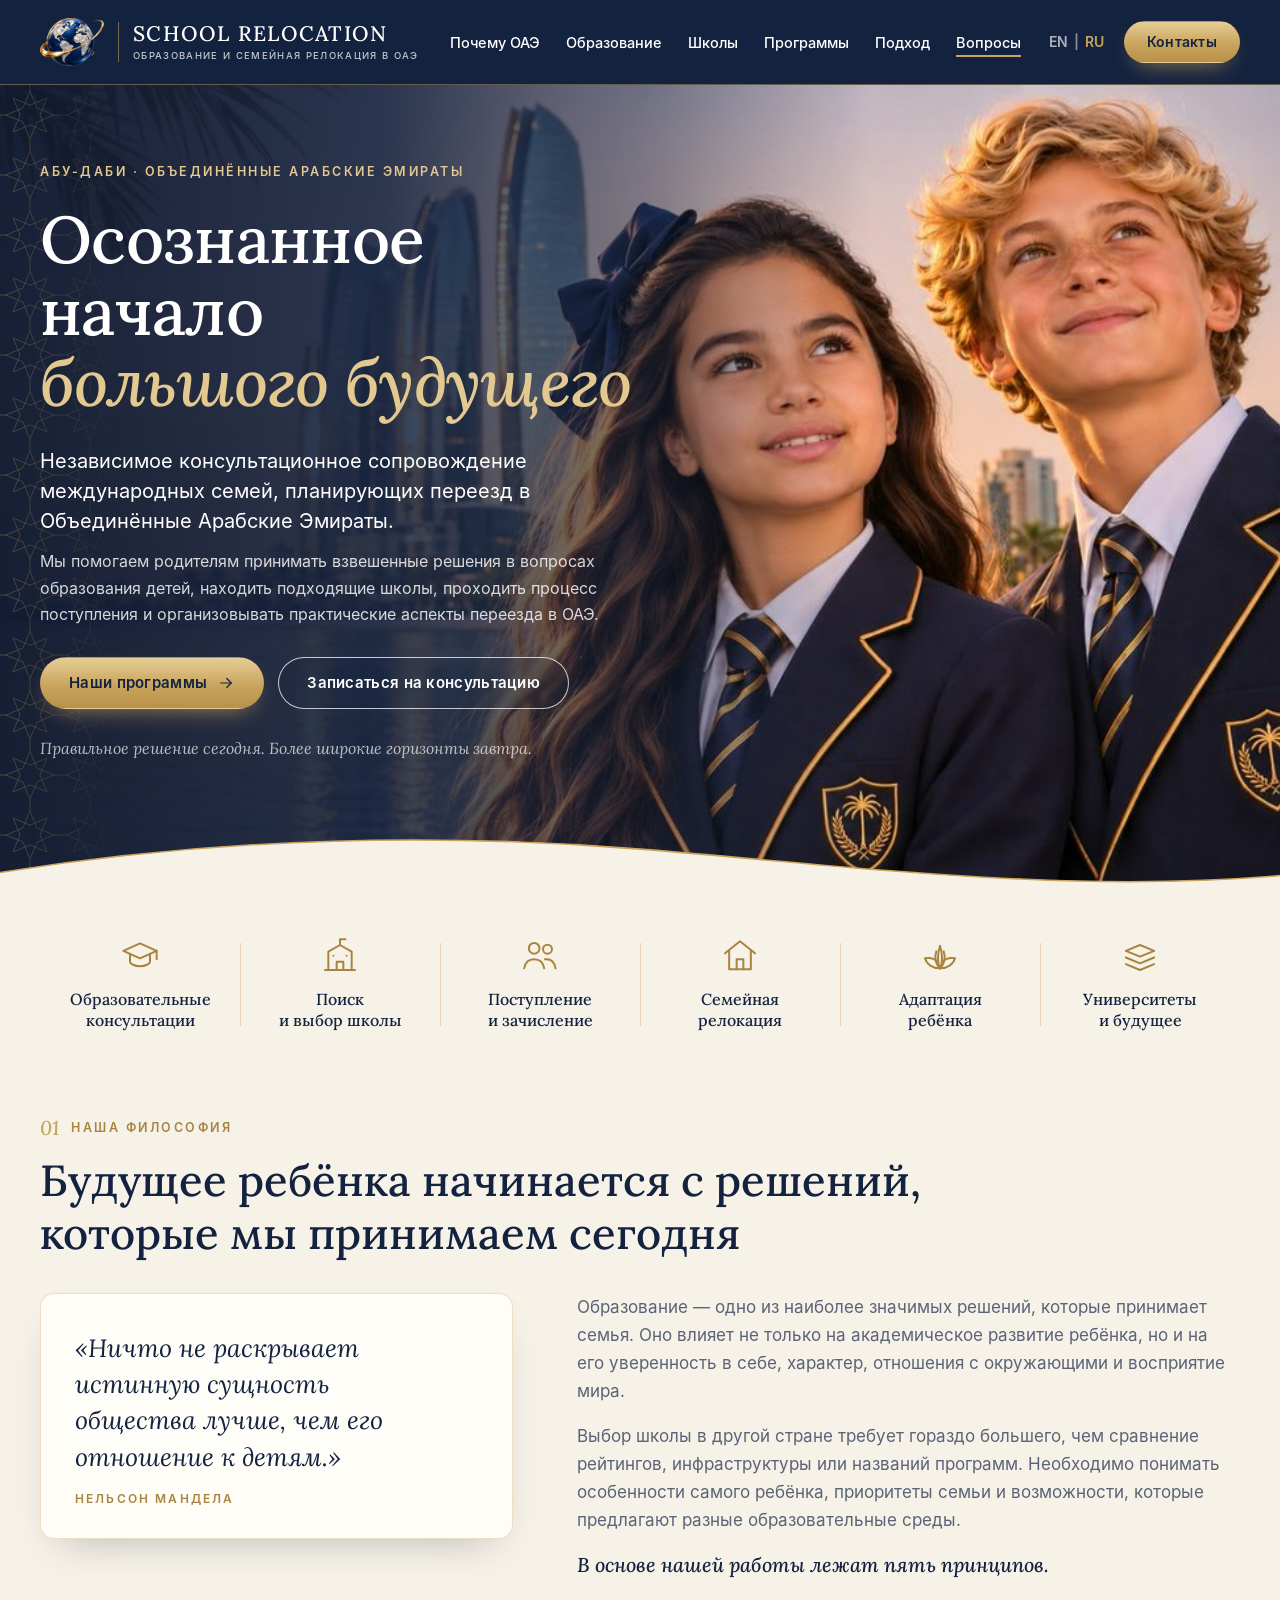
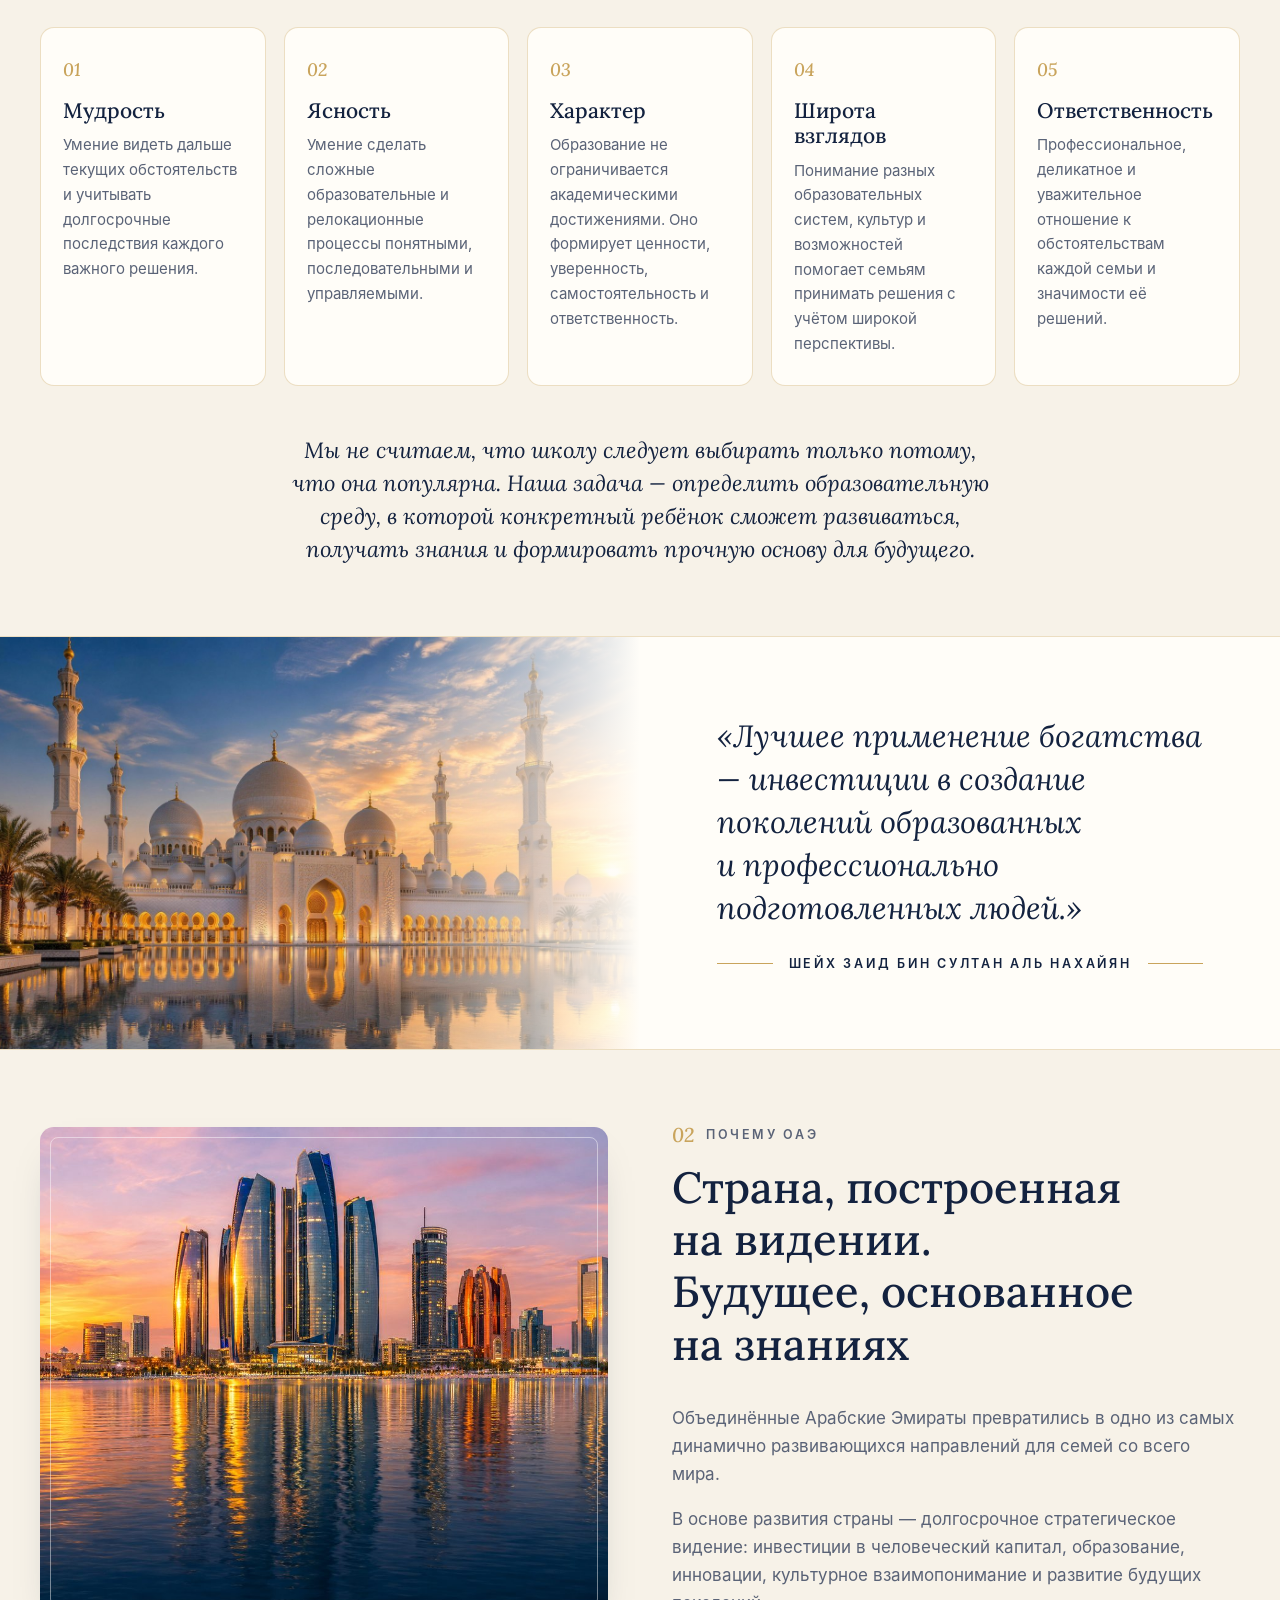
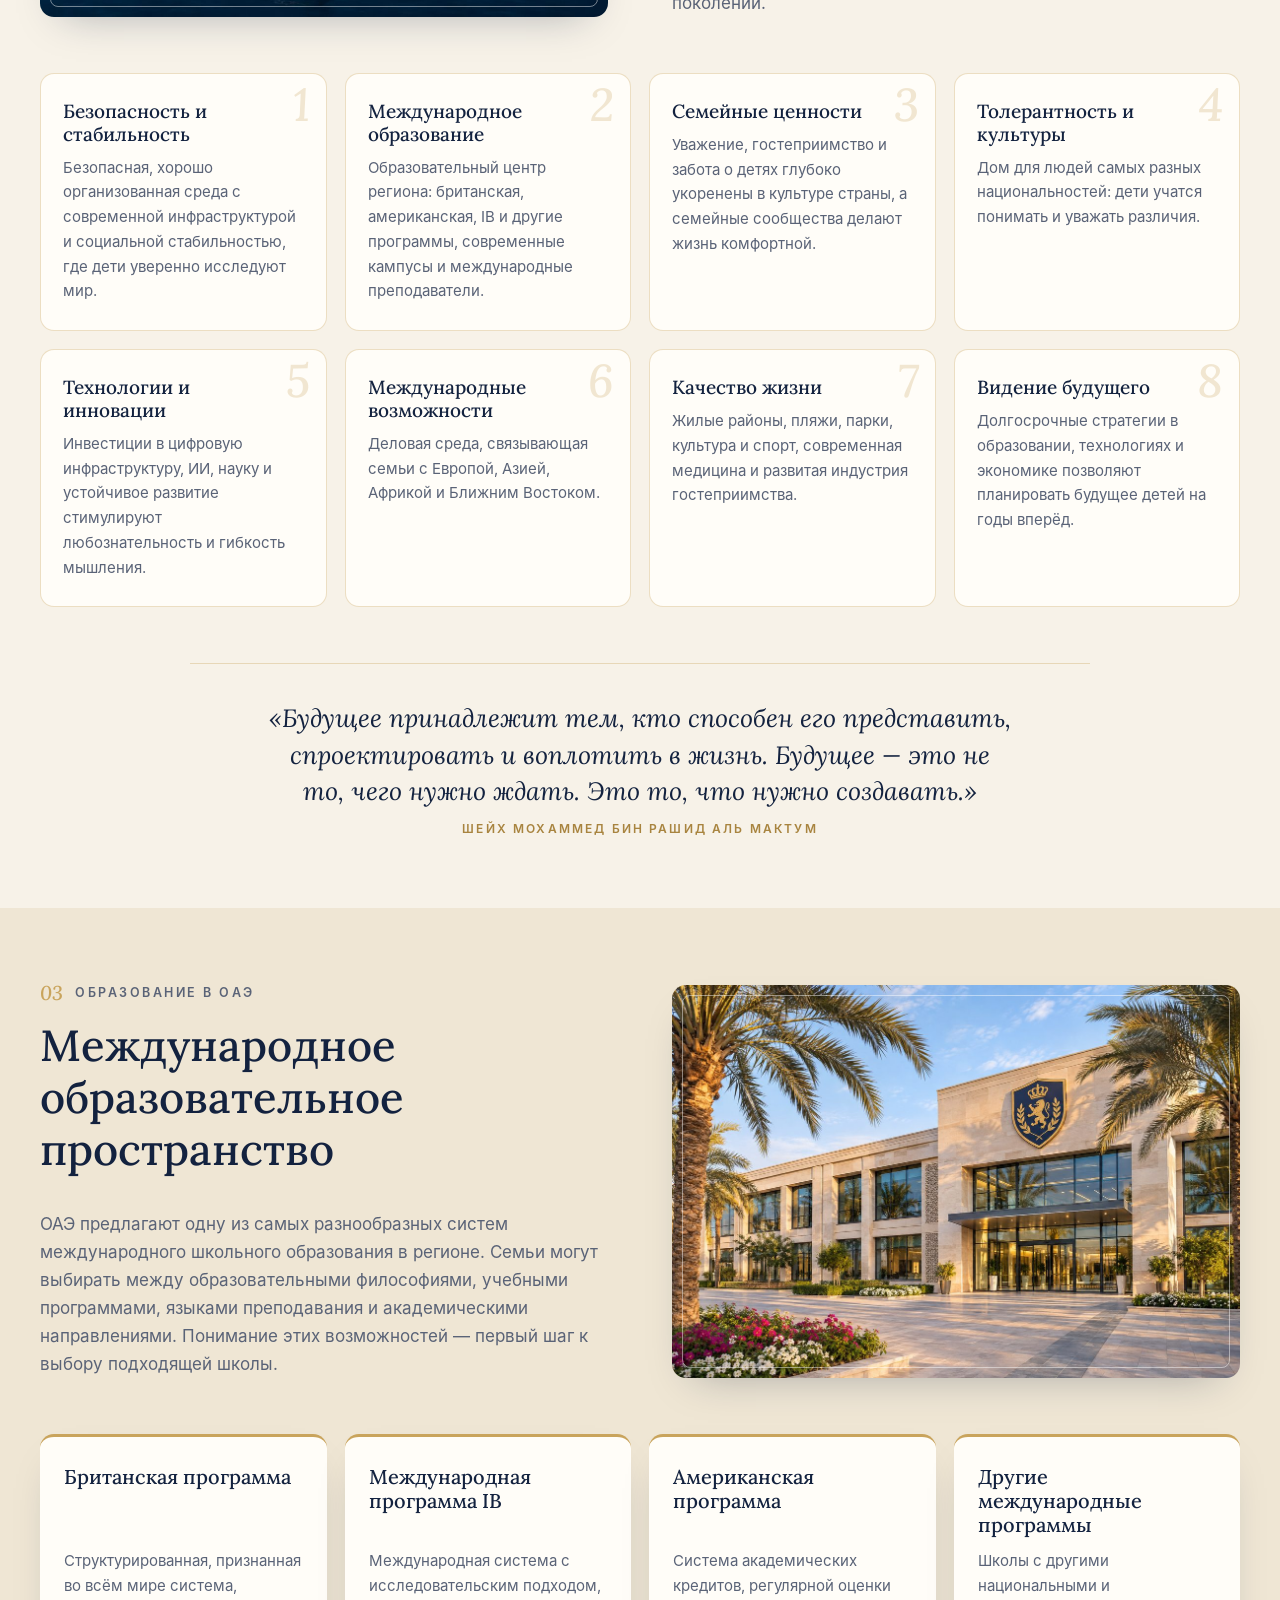
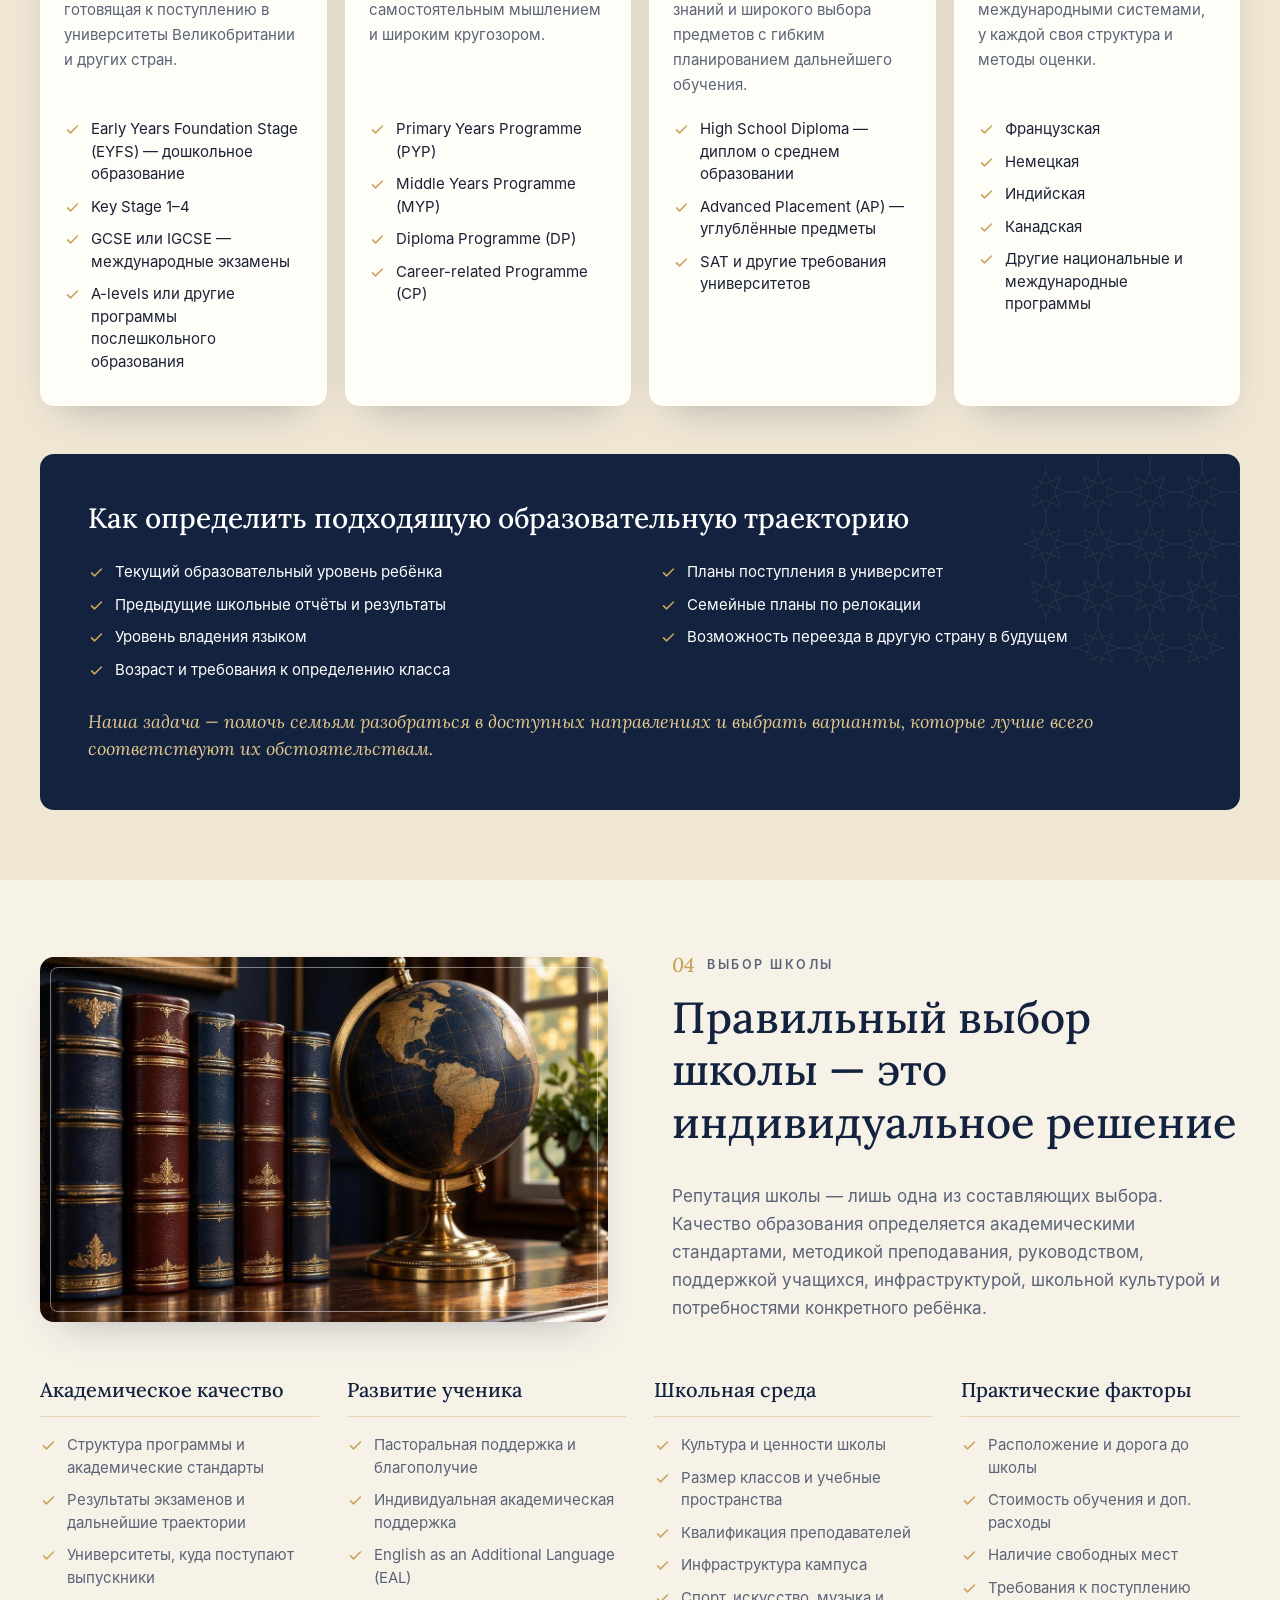
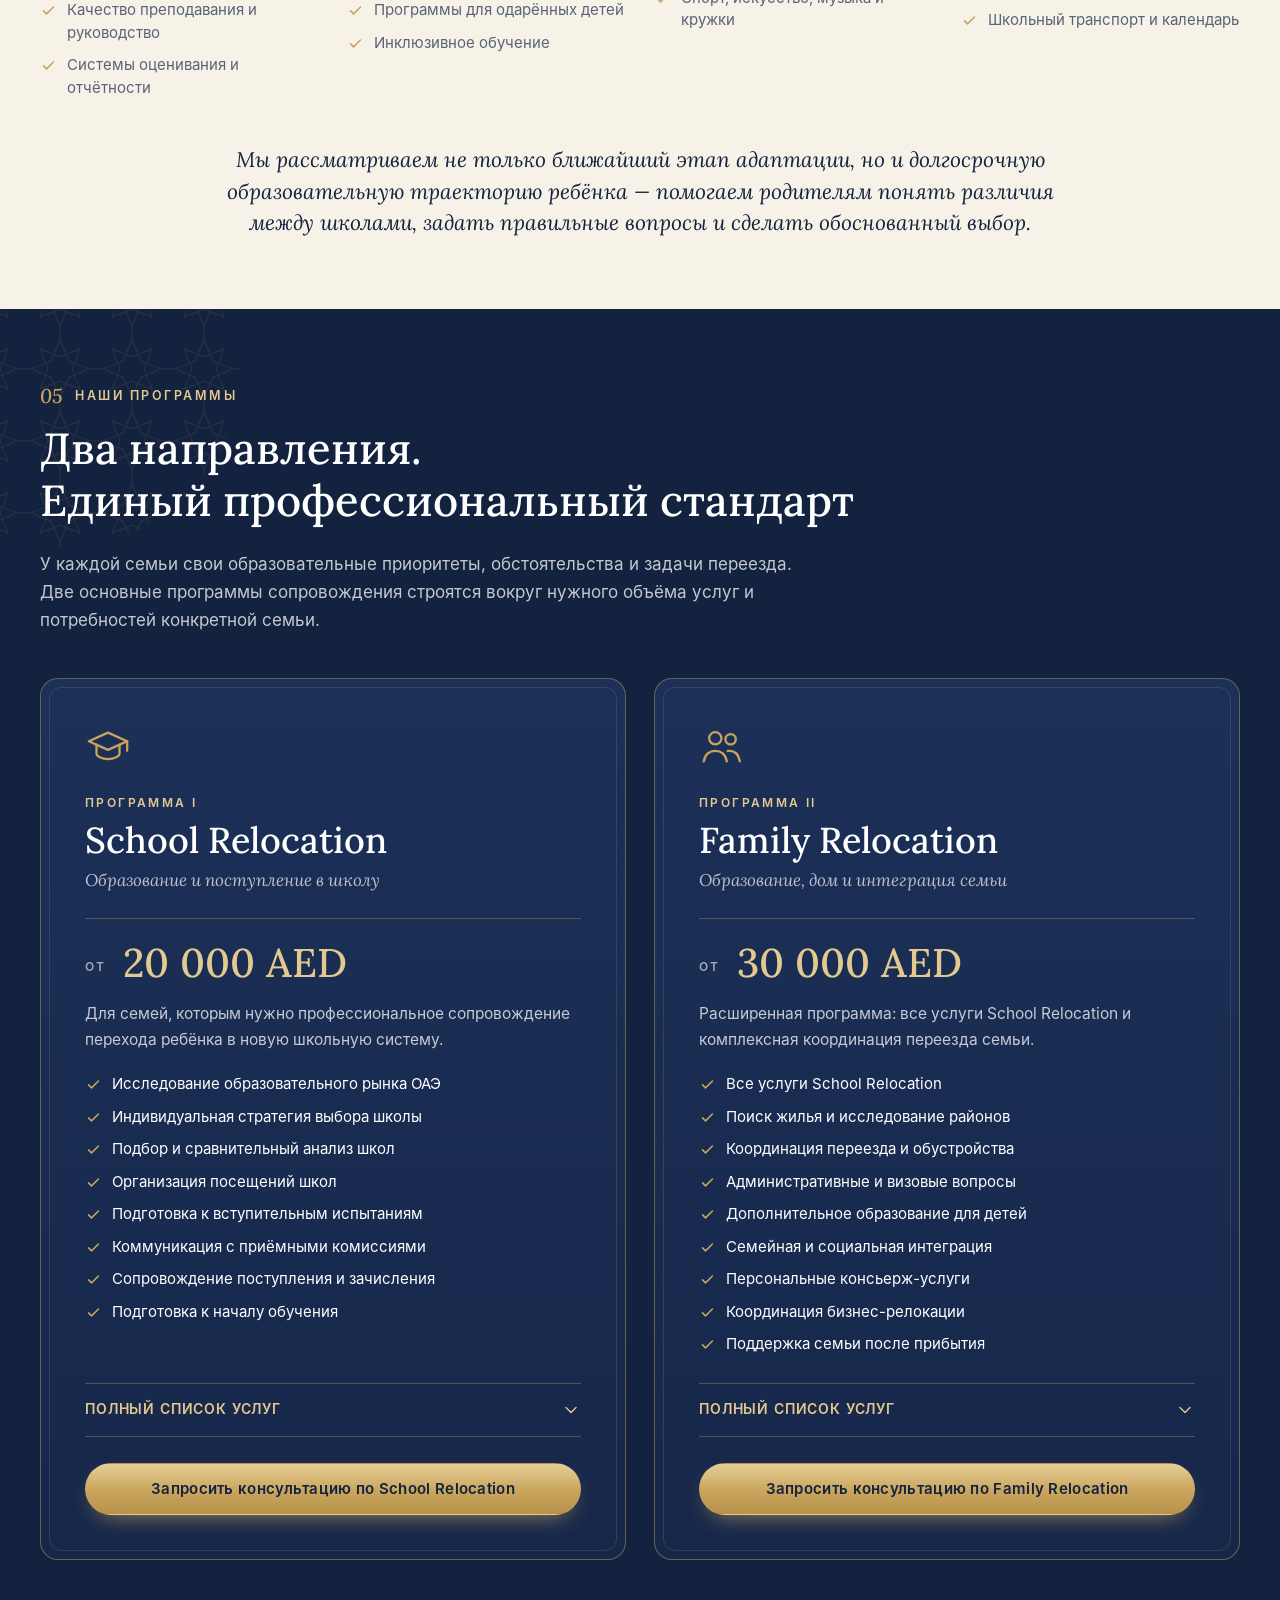
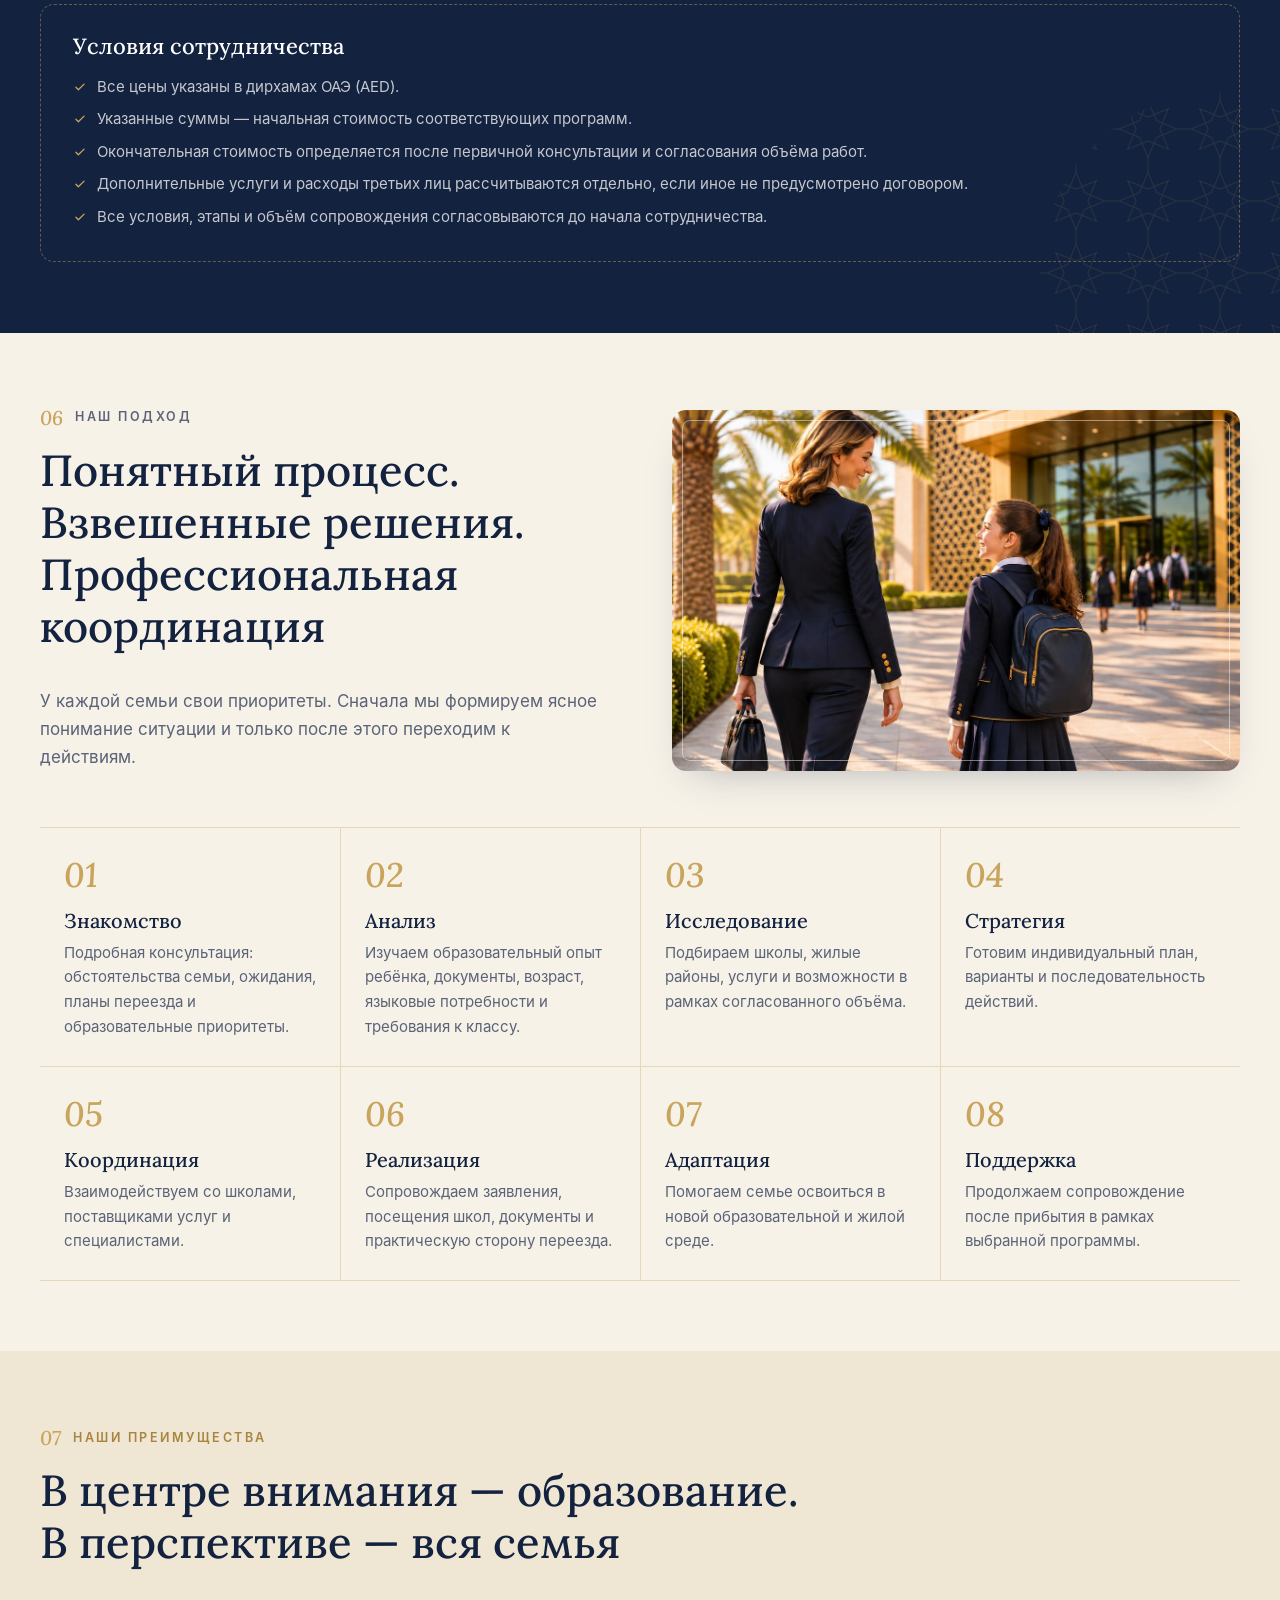
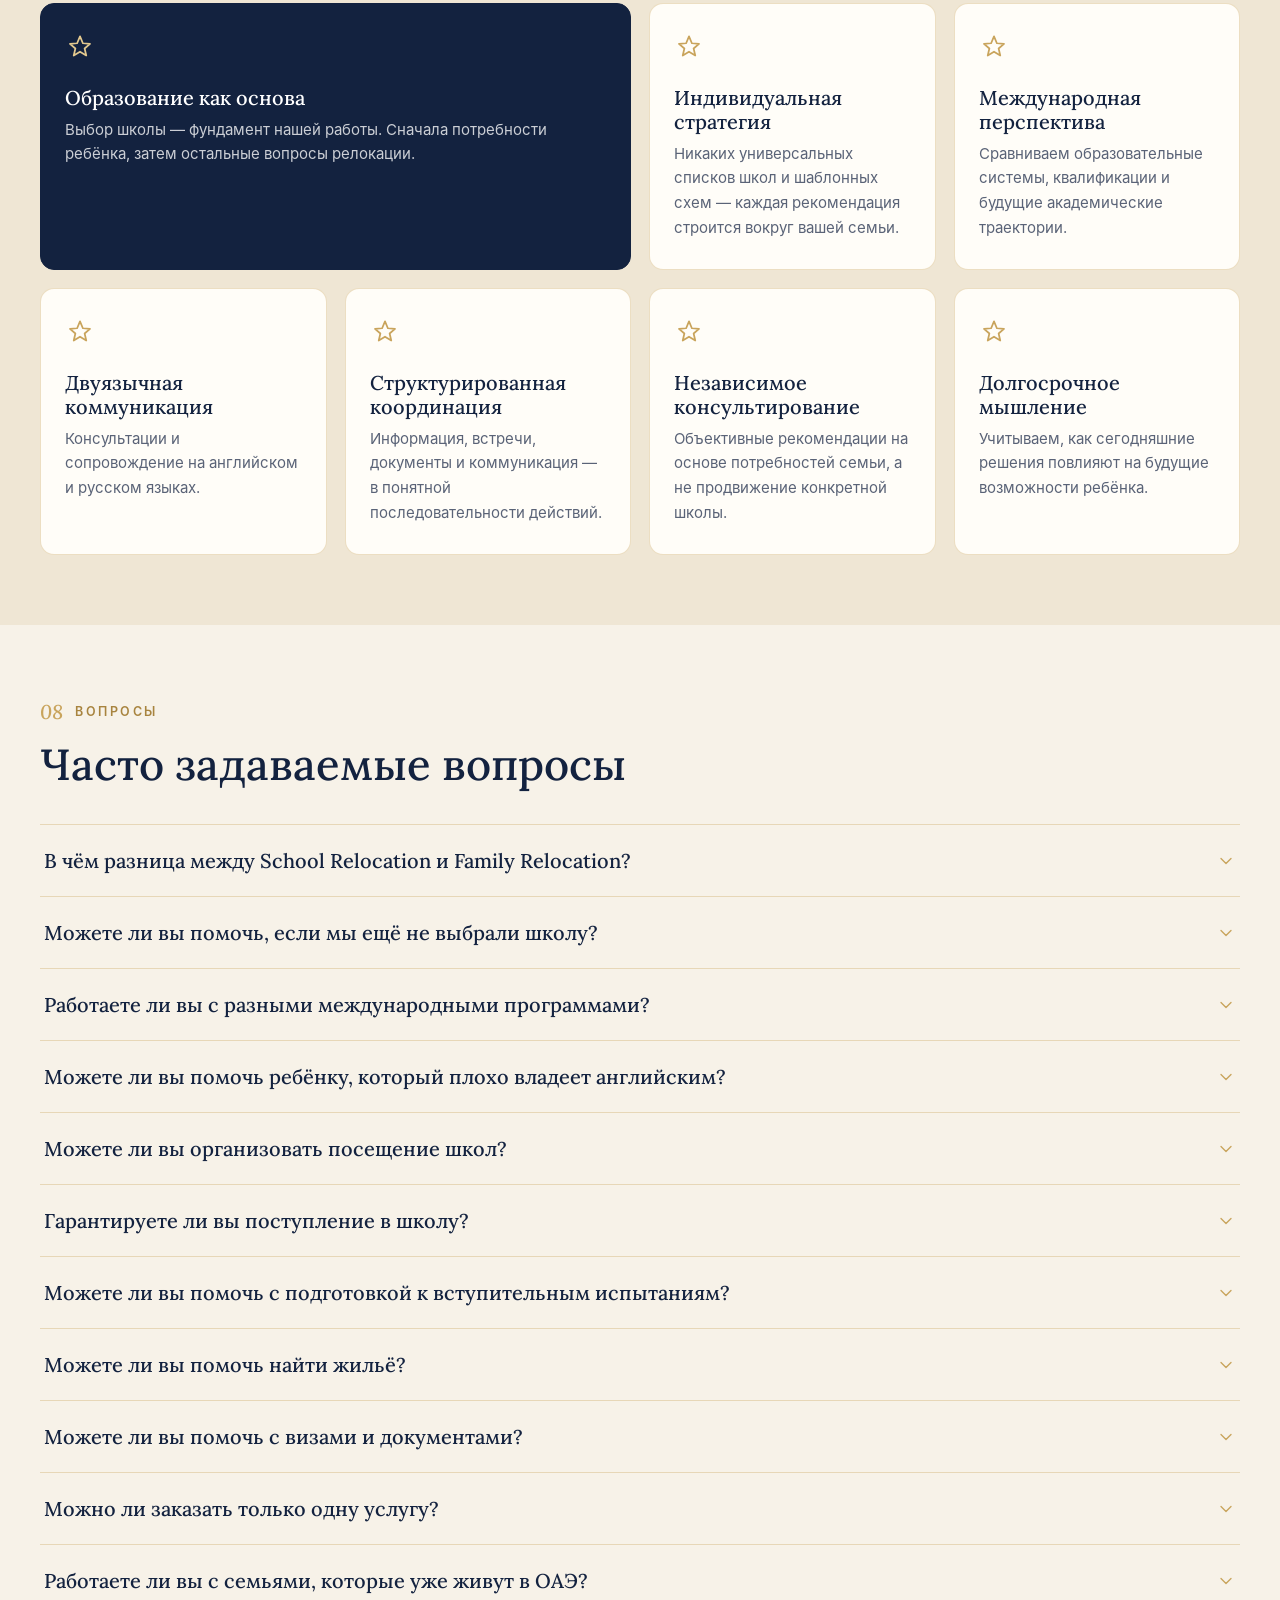
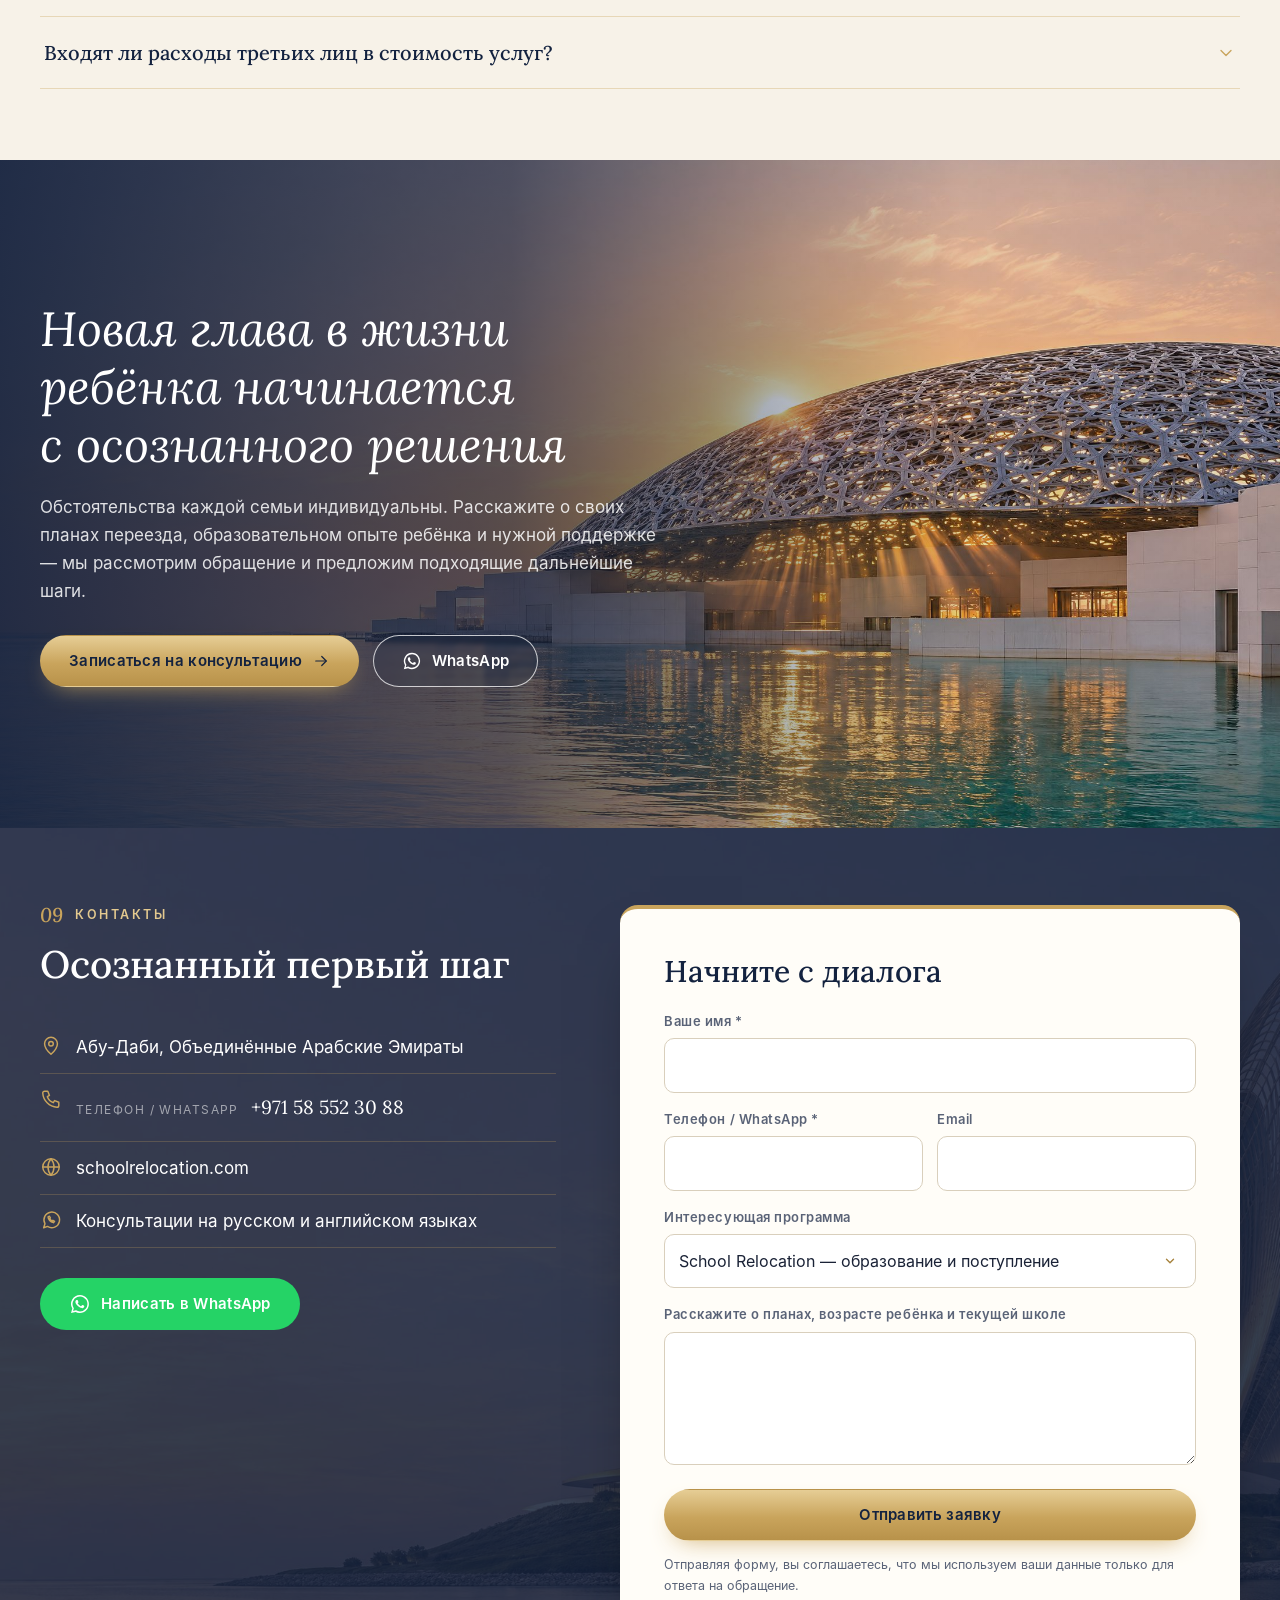
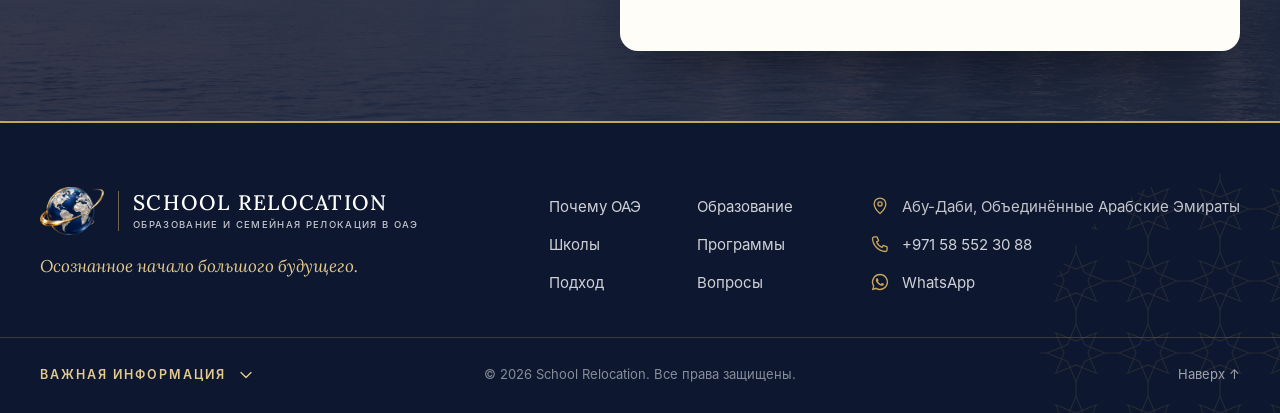
==== commit 7ee49107: "Цитаты в кавычках, новая картинка на первом экране" ====
--- a/ru/index.html
+++ b/ru/index.html
@@ -54,7 +54,7 @@
 <section class="hero">
  <picture class="hero__bg">
   <source media="(max-width: 760px)" srcset="../assets/img/hero-m.jpg">
-  <img src="../assets/img/hero.jpg" width="2400" height="1357" alt="" fetchpriority="high">
+  <img src="../assets/img/hero.jpg" width="1600" height="901" alt="" fetchpriority="high">
  </picture>
  <span class="hero__pattern" aria-hidden="true"></span>
  <div class="hero__in wrap">
@@ -86,7 +86,7 @@
  <div class="wrap">
   <div class="sh"><p class="sh__label"><span class="sh__num">01</span>Наша философия</p><h2 class="sh__title">Будущее ребёнка начинается с решений, которые мы принимаем сегодня</h2></div>
   <div class="phil__grid">
-   <blockquote class="quote quote--card"><p>Ничто не раскрывает истинную сущность общества лучше, чем его отношение к детям.</p><footer>Нельсон Мандела</footer></blockquote>
+   <blockquote class="quote quote--card"><p>«Ничто не раскрывает истинную сущность общества лучше, чем его отношение к детям.»</p><footer>Нельсон Мандела</footer></blockquote>
    <div class="phil__text">
 <p>Образование — одно из наиболее значимых решений, которые принимает семья. Оно влияет не только на академическое развитие ребёнка, но и на его уверенность в себе, характер, отношения с окружающими и восприятие мира.</p>
 <p>Выбор школы в другой стране требует гораздо большего, чем сравнение рейтингов, инфраструктуры или названий программ. Необходимо понимать особенности самого ребёнка, приоритеты семьи и возможности, которые предлагают разные образовательные среды.</p>
@@ -105,7 +105,7 @@
 
 <section class="band">
  <div class="band__img"><img src="../assets/img/mosque.jpg" width="1600" height="896" alt="Мечеть шейха Зайда в Абу-Даби" loading="lazy"></div>
- <blockquote class="band__quote"><p>Лучшее применение богатства — инвестиции в создание поколений образованных и профессионально подготовленных людей.</p><footer><span aria-hidden="true"></span>Шейх Заид бин Султан Аль Нахайян<span aria-hidden="true"></span></footer></blockquote>
+ <blockquote class="band__quote"><p>«Лучшее применение богатства — инвестиции в создание поколений образованных и профессионально подготовленных людей.»</p><footer><span aria-hidden="true"></span>Шейх Заид бин Султан Аль Нахайян<span aria-hidden="true"></span></footer></blockquote>
 </section>
 
 <section class="sec uae" id="why-uae">
@@ -128,7 +128,7 @@
 <li class="point"><span class="point__n">7</span><h3>Качество жизни</h3><p>Жилые районы, пляжи, парки, культура и спорт, современная медицина и развитая индустрия гостеприимства.</p></li>
 <li class="point"><span class="point__n">8</span><h3>Видение будущего</h3><p>Долгосрочные стратегии в образовании, технологиях и экономике позволяют планировать будущее детей на годы вперёд.</p></li>
 </ol>
-  <blockquote class="quote quote--wide"><p>Будущее принадлежит тем, кто способен его представить, спроектировать и воплотить в жизнь. Будущее — это не то, чего нужно ждать. Это то, что нужно создавать.</p><footer>Шейх Мохаммед бин Рашид Аль Мактум</footer></blockquote>
+  <blockquote class="quote quote--wide"><p>«Будущее принадлежит тем, кто способен его представить, спроектировать и воплотить в жизнь. Будущее — это не то, чего нужно ждать. Это то, что нужно создавать.»</p><footer>Шейх Мохаммед бин Рашид Аль Мактум</footer></blockquote>
  </div>
 </section>
 
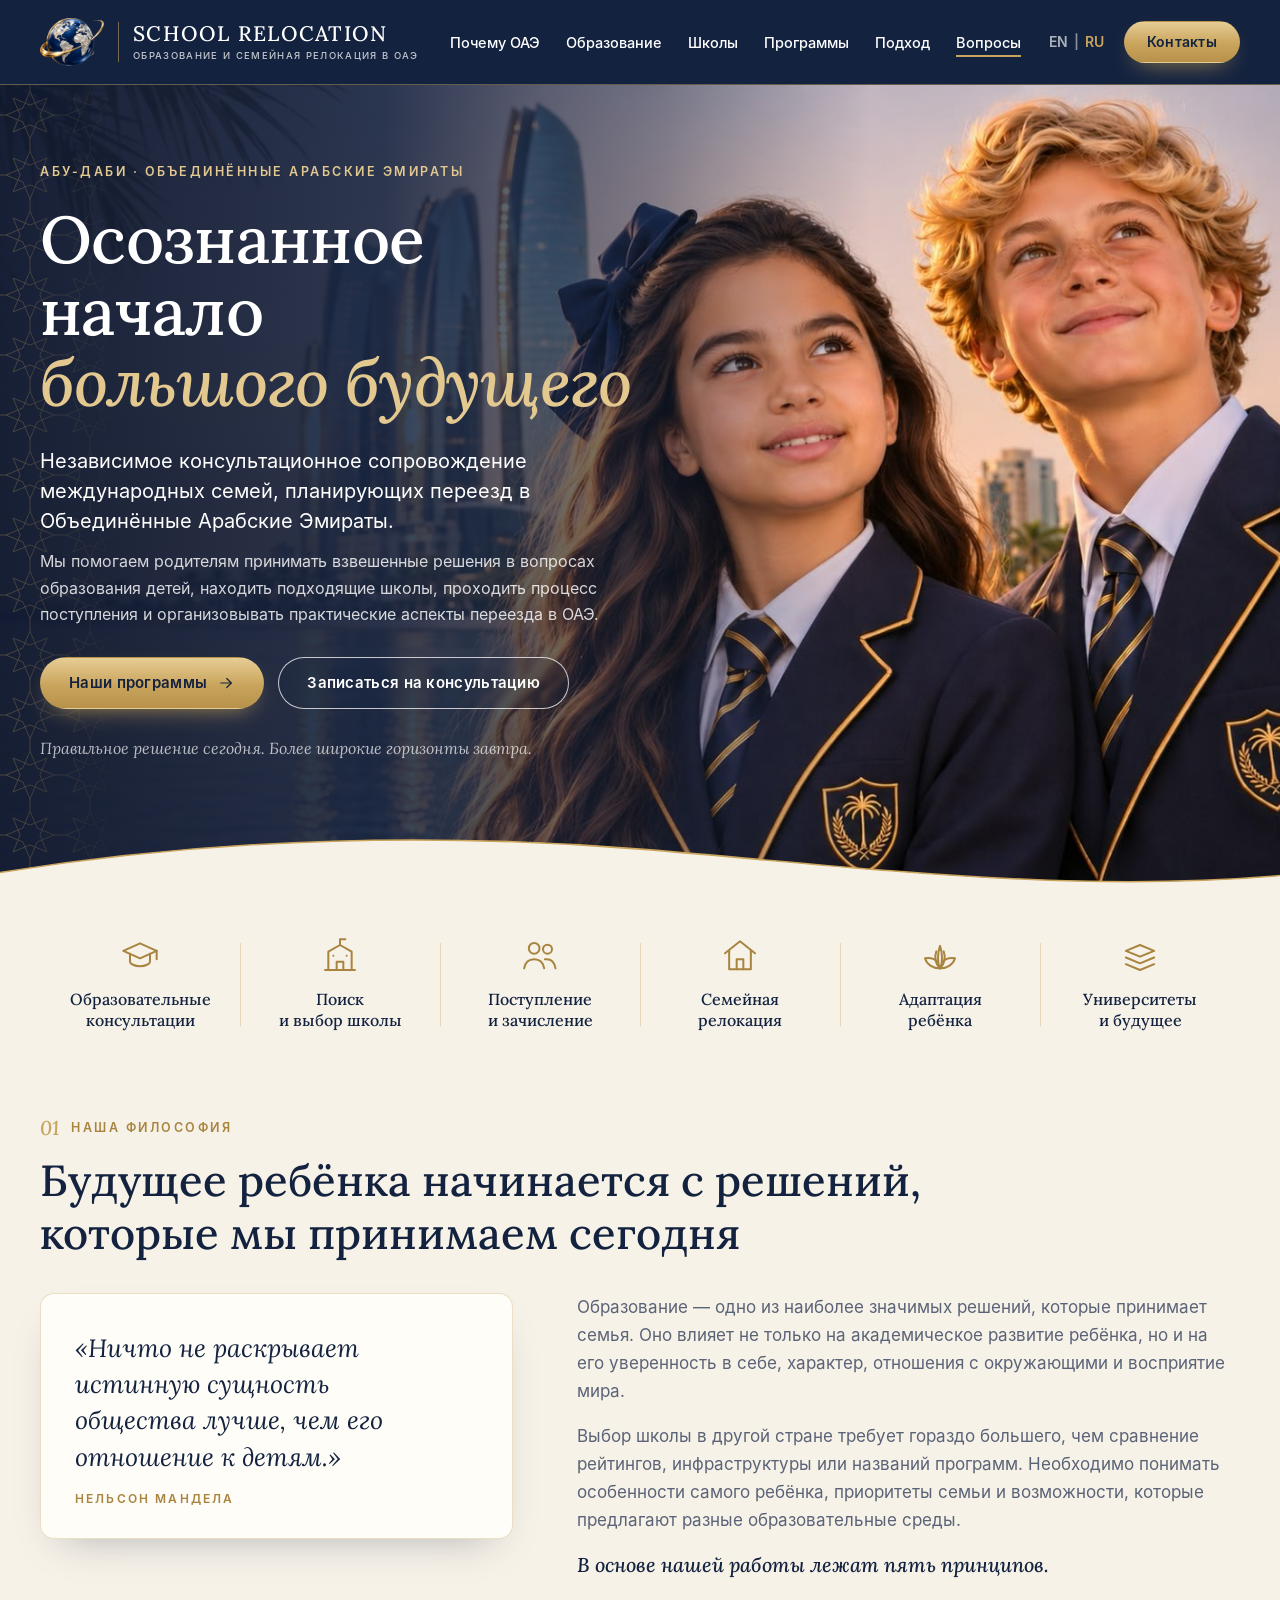
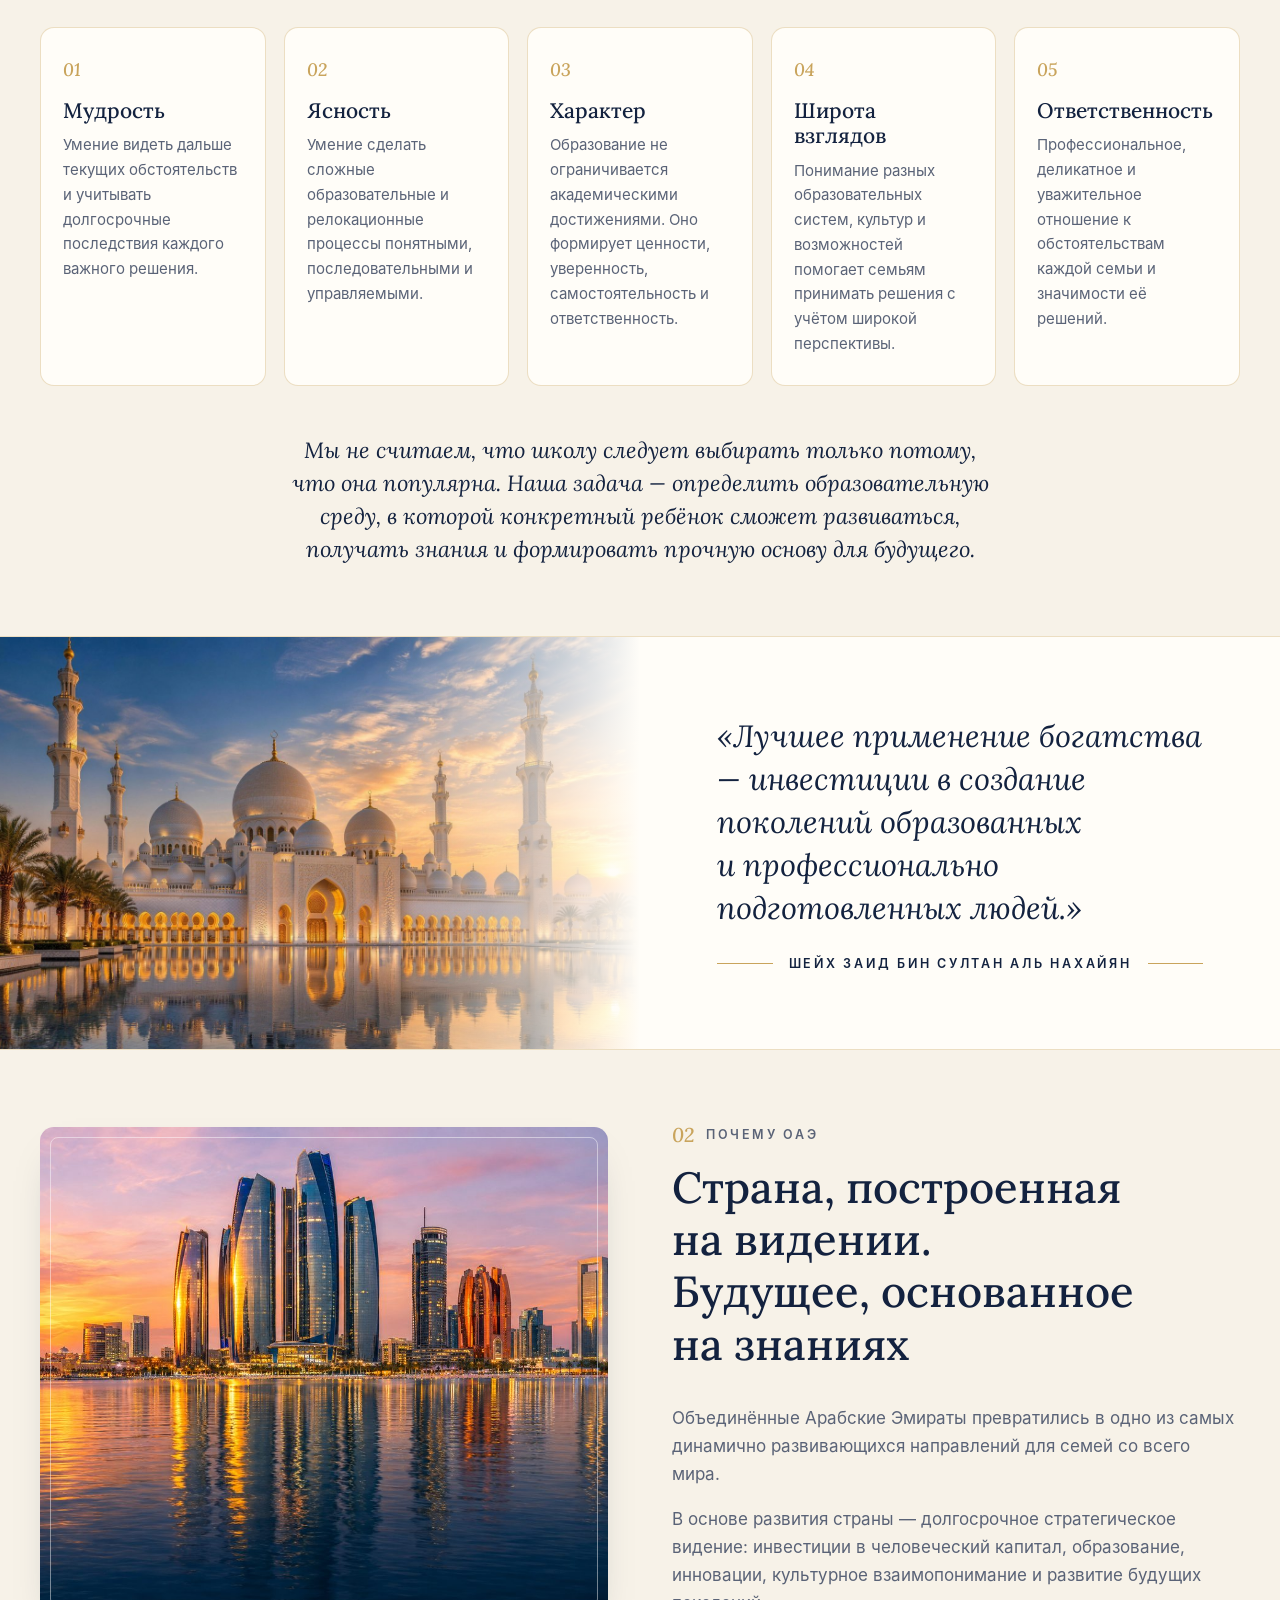
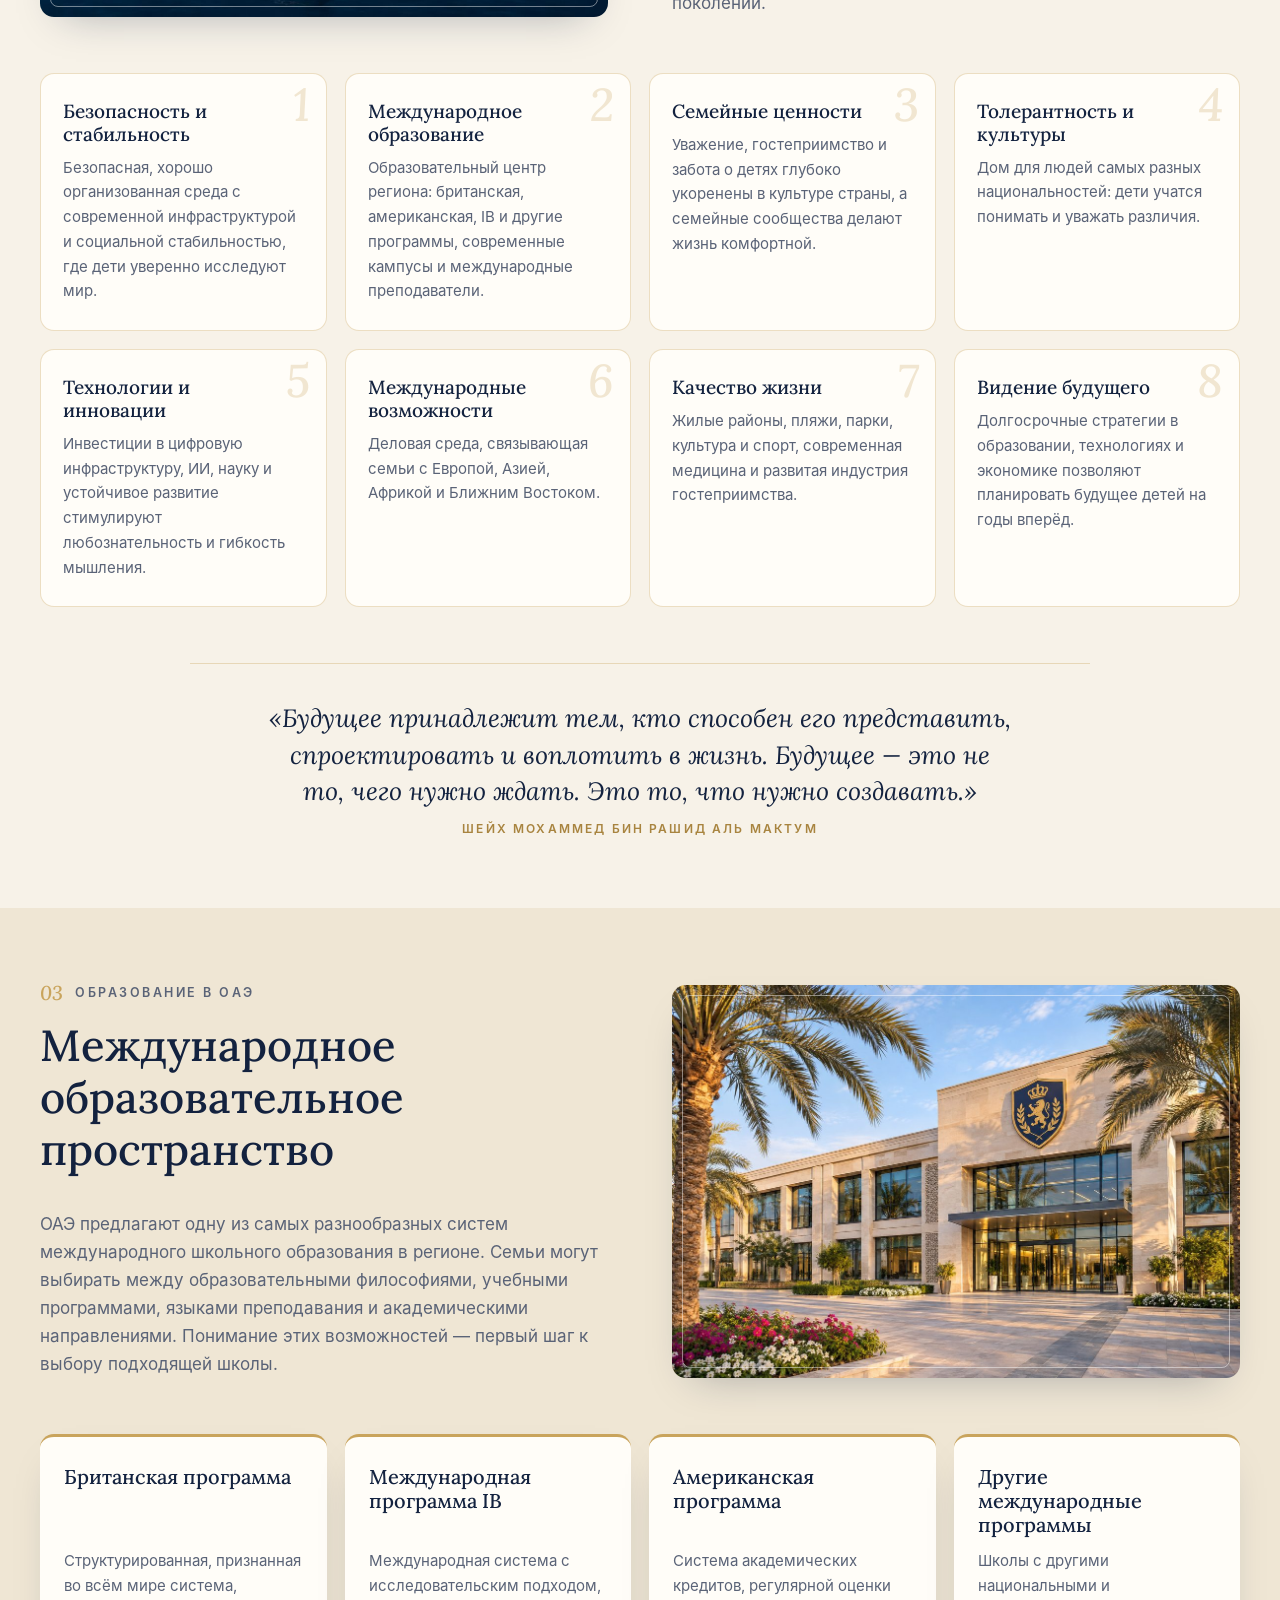
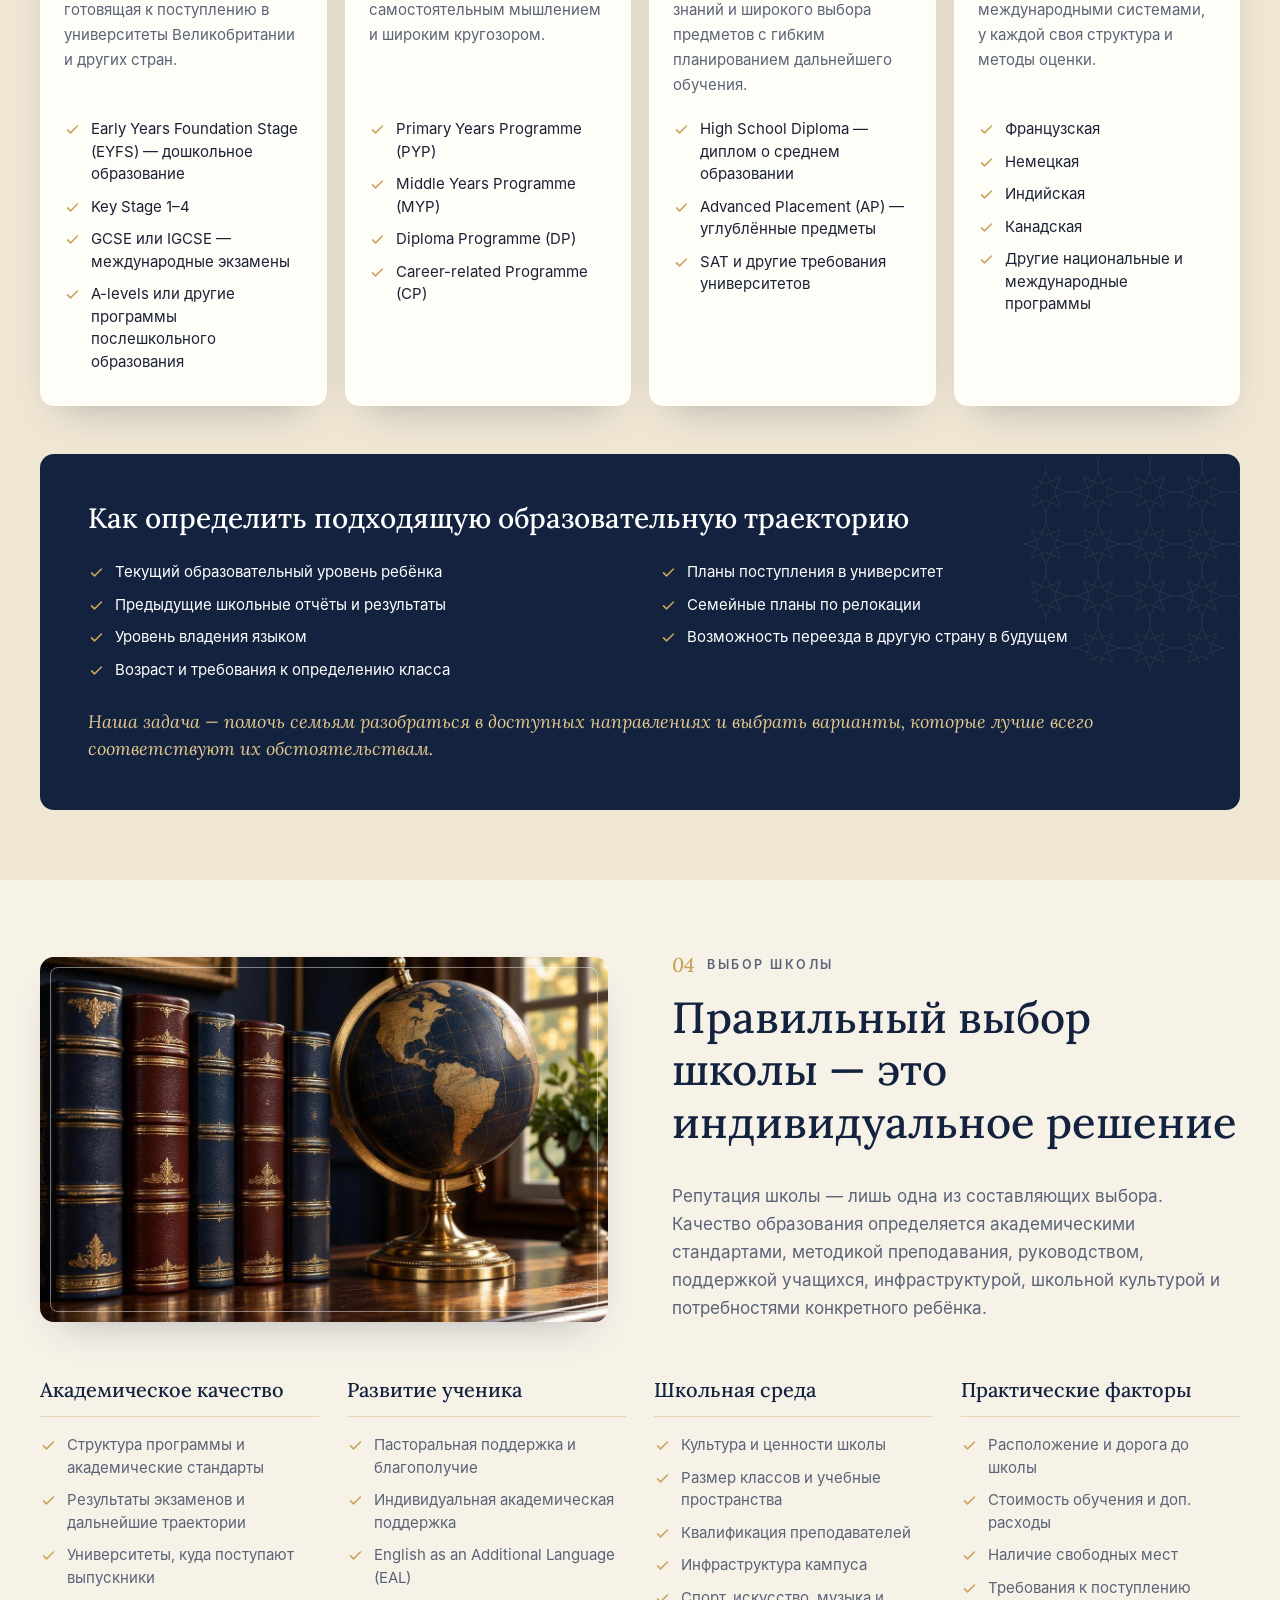
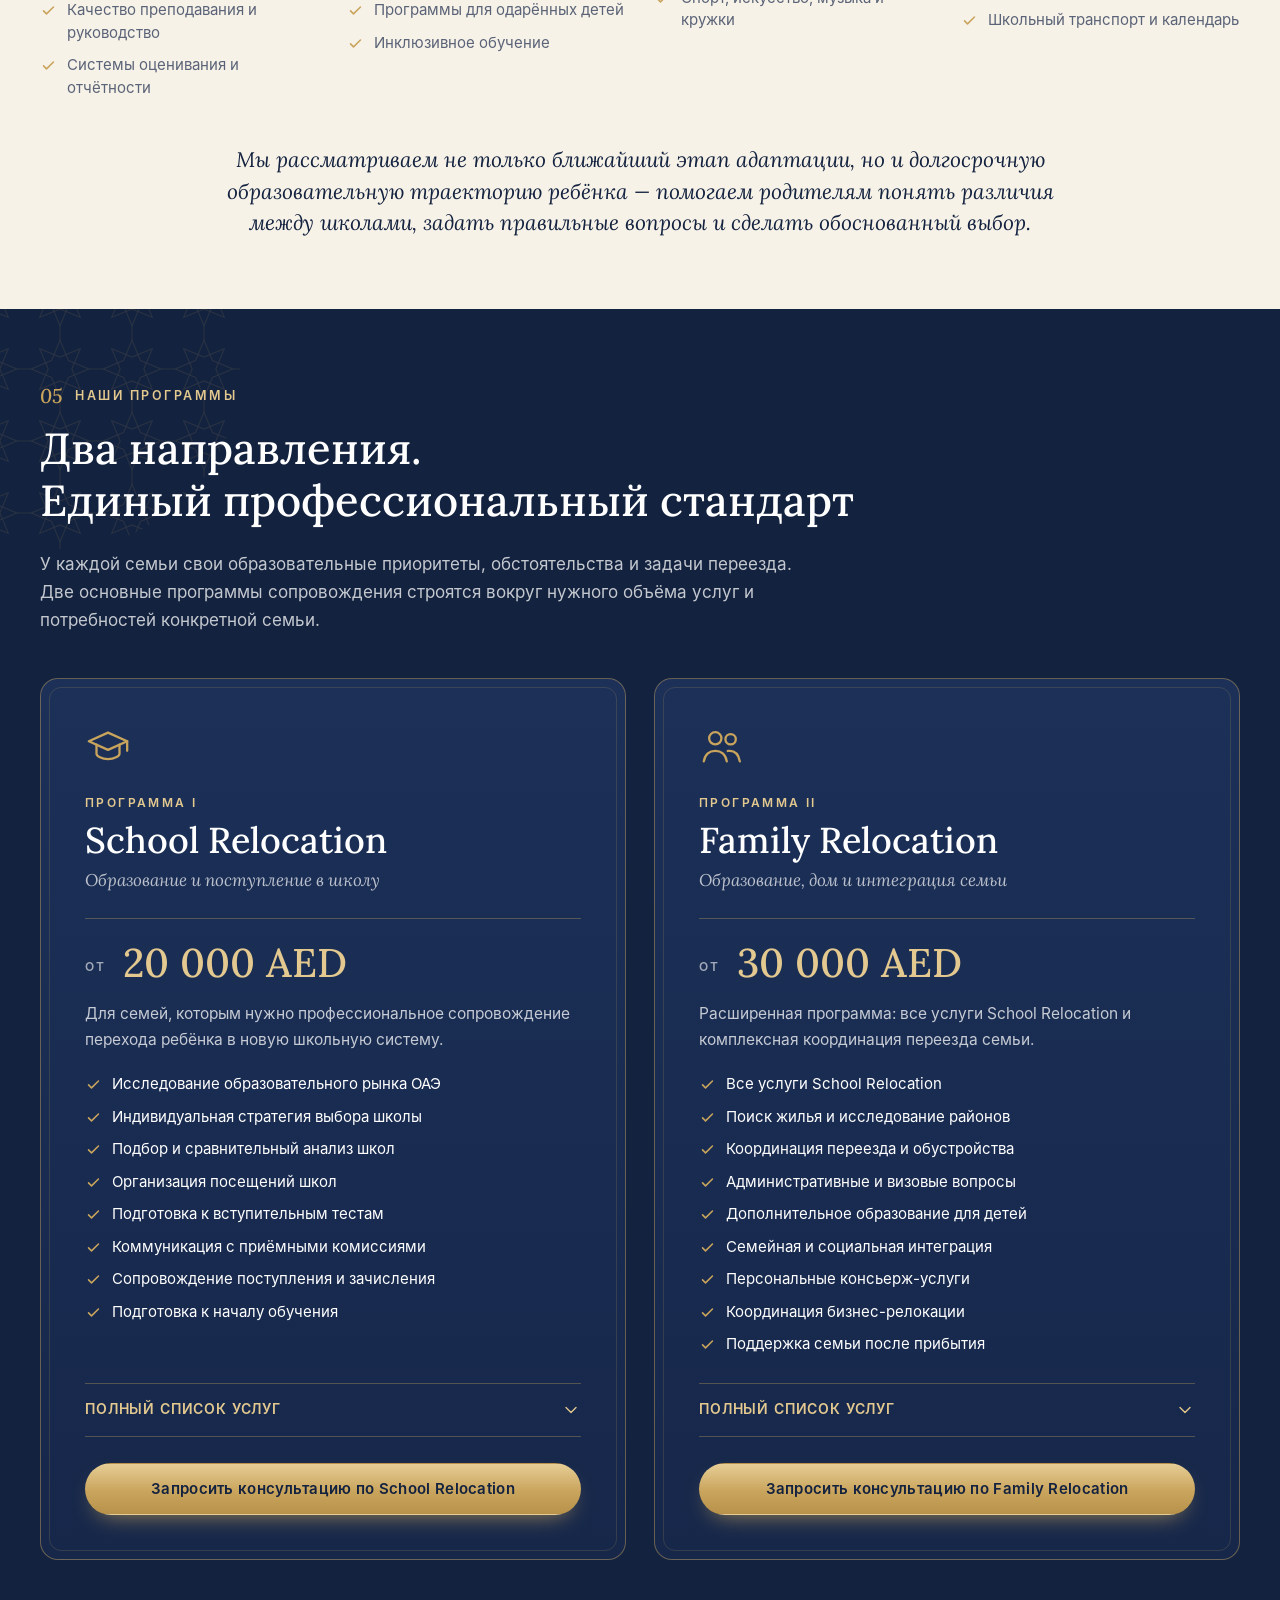
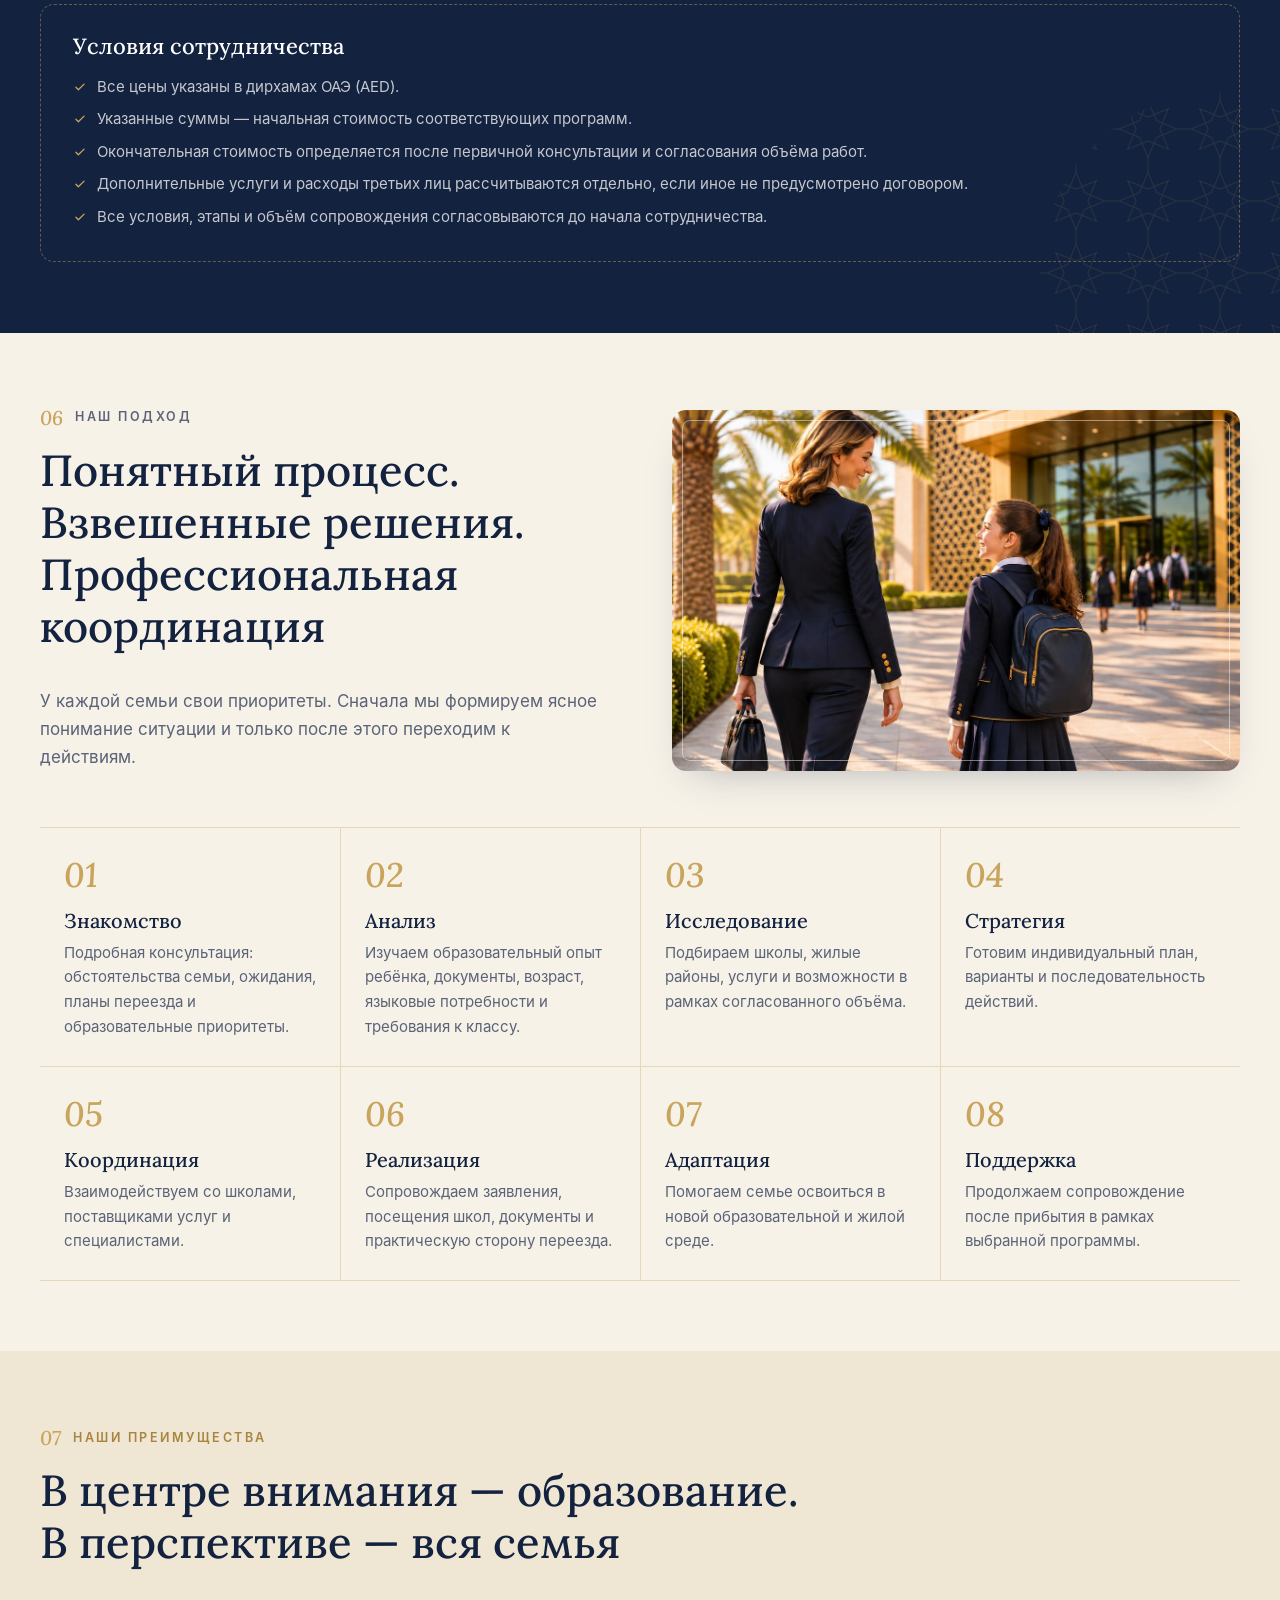
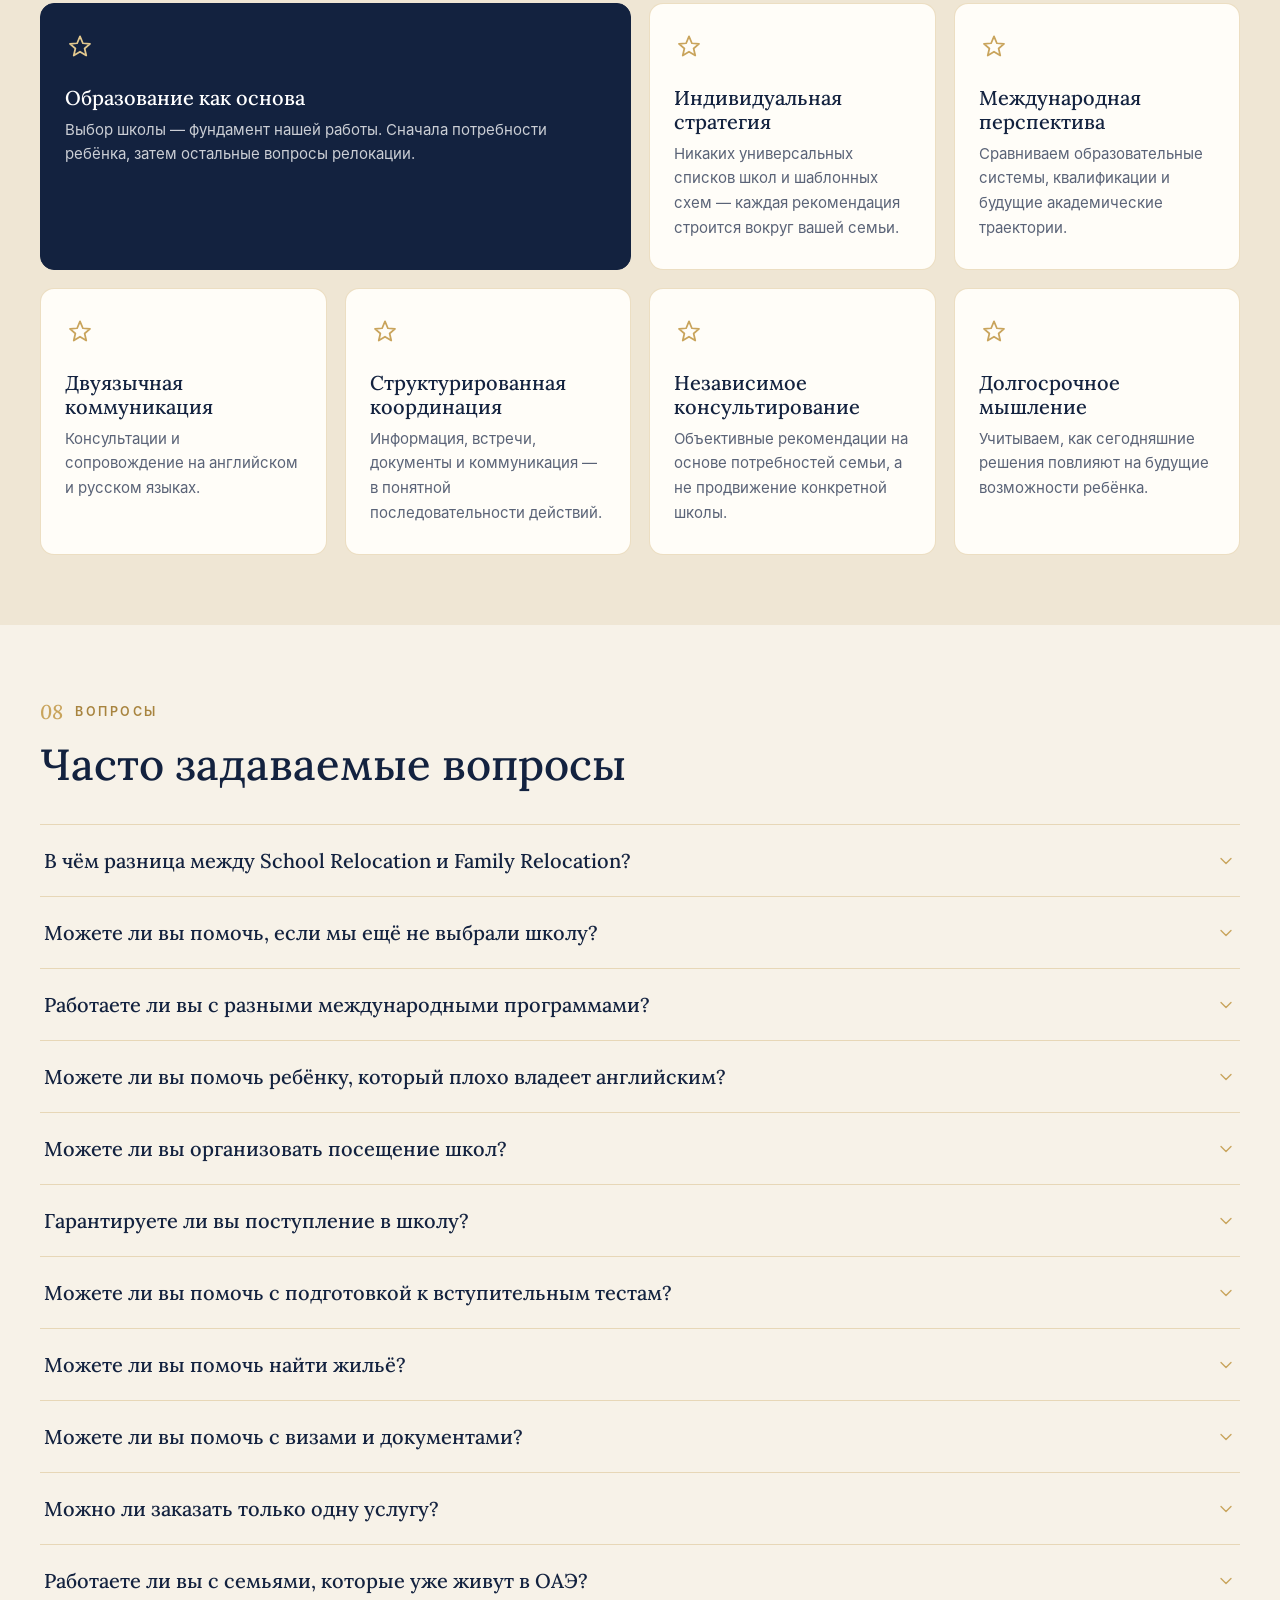
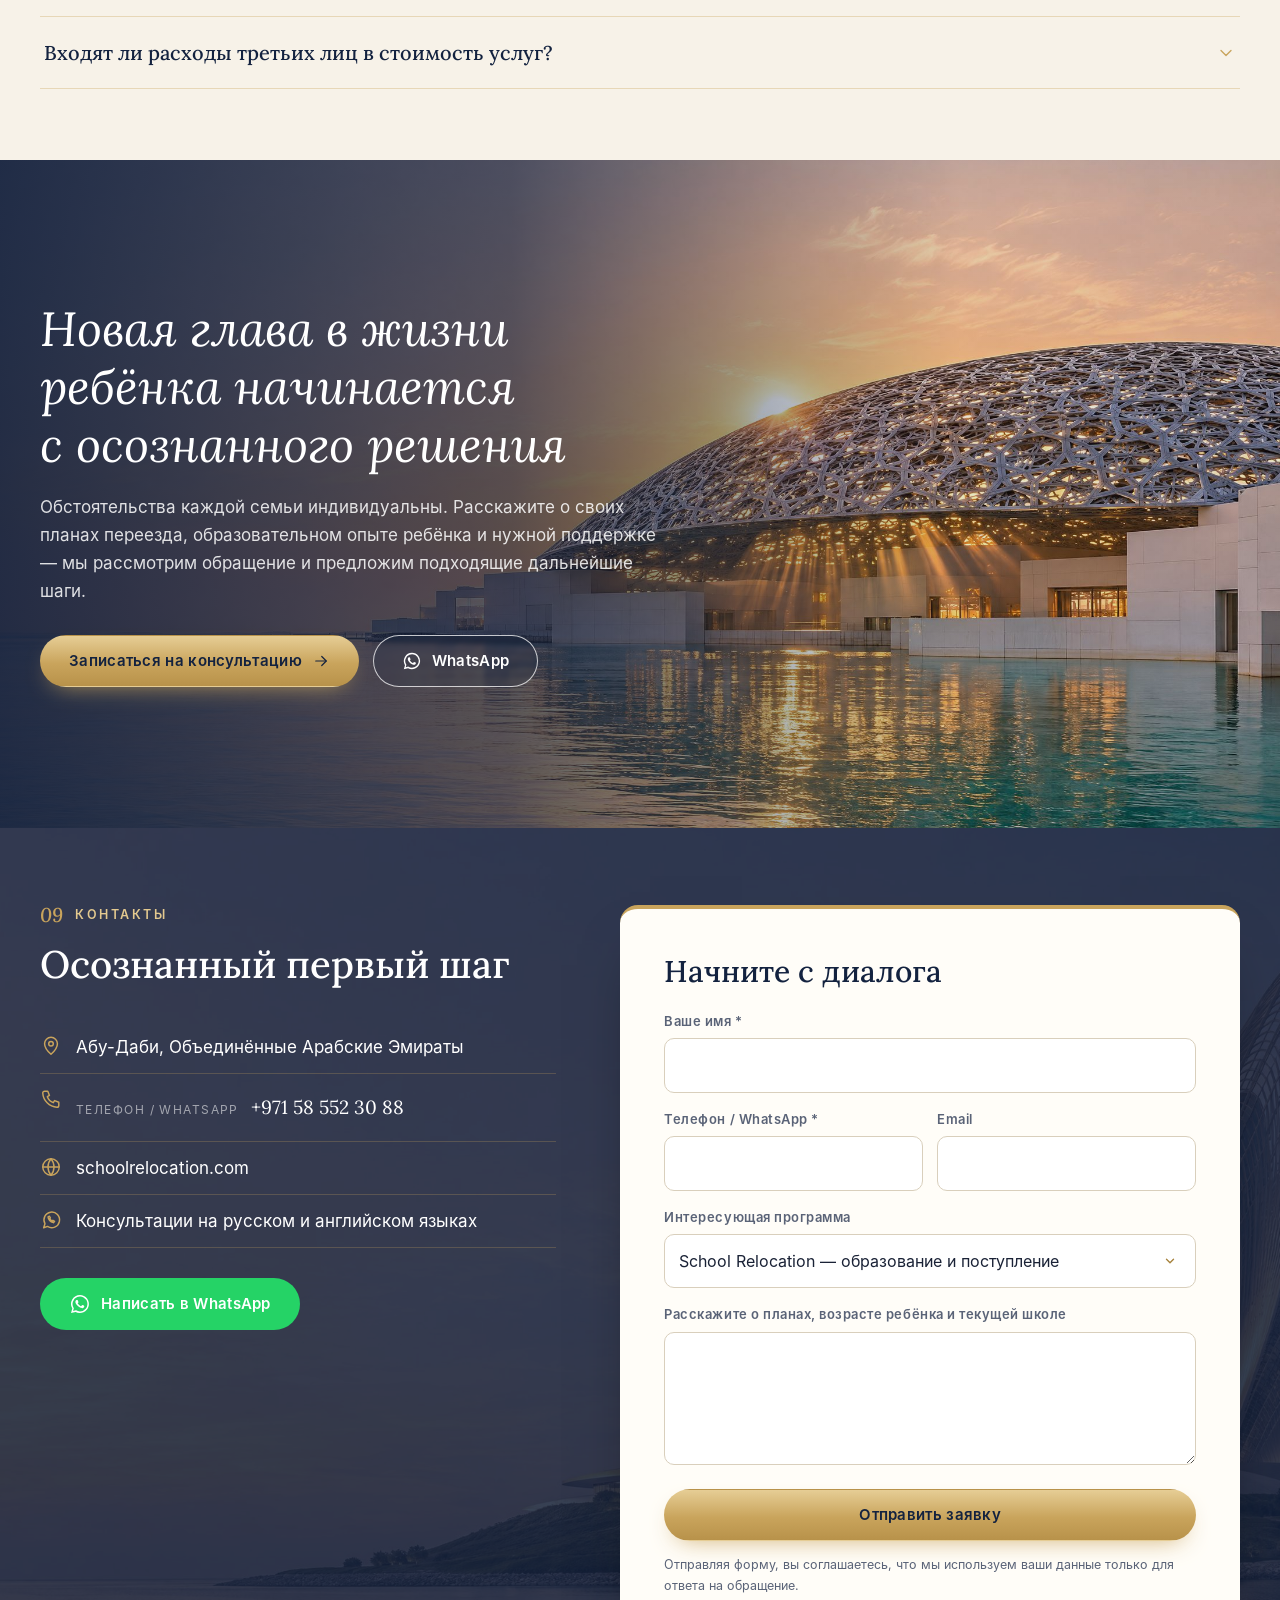
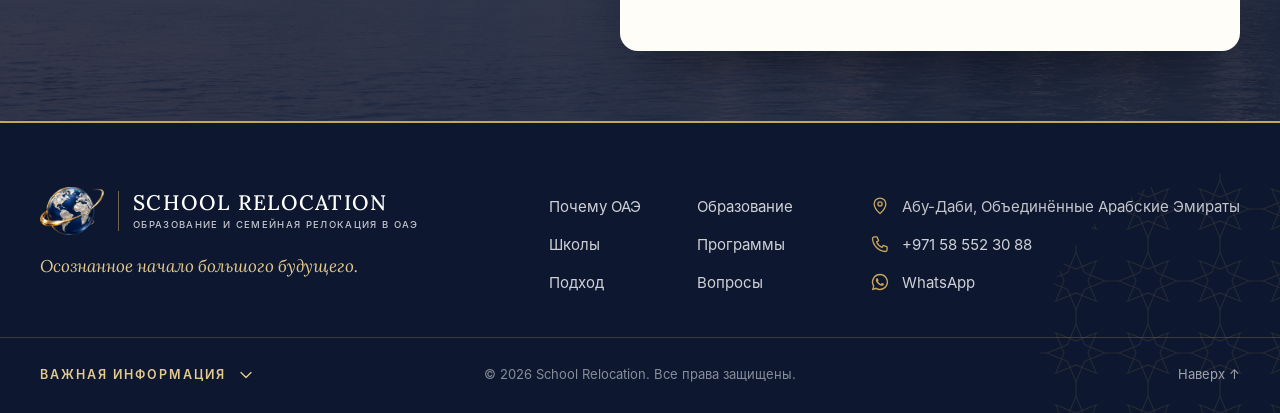
==== commit 1fe1a0fa: "Правка формулировок: вступительные тесты" ====
--- a/ru/index.html
+++ b/ru/index.html
@@ -184,11 +184,11 @@
     <div class="pcard__top"><svg viewBox="0 0 24 24" aria-hidden="true" class="ico ico--xl"><path d="M2 9.5 12 5l10 4.5-10 4.5L2 9.5Z"/><path d="M6 11.3V16c0 1.2 2.7 2.8 6 2.8s6-1.6 6-2.8v-4.7"/><path d="M22 9.5v5"/></svg><p class="pcard__tag">Программа I</p><h3 class="pcard__name">School Relocation</h3><p class="pcard__sub">Образование и поступление в школу</p></div>
     <p class="pcard__price"><span>От</span> 20 000 AED</p>
     <p class="pcard__desc">Для семей, которым нужно профессиональное сопровождение перехода ребёнка в новую школьную систему.</p>
-    <ul class="ticks"><li><svg viewBox="0 0 24 24" aria-hidden="true" class="ico ico--tick"><path d="m5 12.5 4.2 4.2L19 7"/></svg><span>Исследование образовательного рынка ОАЭ</span></li><li><svg viewBox="0 0 24 24" aria-hidden="true" class="ico ico--tick"><path d="m5 12.5 4.2 4.2L19 7"/></svg><span>Индивидуальная стратегия выбора школы</span></li><li><svg viewBox="0 0 24 24" aria-hidden="true" class="ico ico--tick"><path d="m5 12.5 4.2 4.2L19 7"/></svg><span>Подбор и сравнительный анализ школ</span></li><li><svg viewBox="0 0 24 24" aria-hidden="true" class="ico ico--tick"><path d="m5 12.5 4.2 4.2L19 7"/></svg><span>Организация посещений школ</span></li><li><svg viewBox="0 0 24 24" aria-hidden="true" class="ico ico--tick"><path d="m5 12.5 4.2 4.2L19 7"/></svg><span>Подготовка к вступительным испытаниям</span></li><li><svg viewBox="0 0 24 24" aria-hidden="true" class="ico ico--tick"><path d="m5 12.5 4.2 4.2L19 7"/></svg><span>Коммуникация с приёмными комиссиями</span></li><li><svg viewBox="0 0 24 24" aria-hidden="true" class="ico ico--tick"><path d="m5 12.5 4.2 4.2L19 7"/></svg><span>Сопровождение поступления и зачисления</span></li><li><svg viewBox="0 0 24 24" aria-hidden="true" class="ico ico--tick"><path d="m5 12.5 4.2 4.2L19 7"/></svg><span>Подготовка к началу обучения</span></li></ul>
+    <ul class="ticks"><li><svg viewBox="0 0 24 24" aria-hidden="true" class="ico ico--tick"><path d="m5 12.5 4.2 4.2L19 7"/></svg><span>Исследование образовательного рынка ОАЭ</span></li><li><svg viewBox="0 0 24 24" aria-hidden="true" class="ico ico--tick"><path d="m5 12.5 4.2 4.2L19 7"/></svg><span>Индивидуальная стратегия выбора школы</span></li><li><svg viewBox="0 0 24 24" aria-hidden="true" class="ico ico--tick"><path d="m5 12.5 4.2 4.2L19 7"/></svg><span>Подбор и сравнительный анализ школ</span></li><li><svg viewBox="0 0 24 24" aria-hidden="true" class="ico ico--tick"><path d="m5 12.5 4.2 4.2L19 7"/></svg><span>Организация посещений школ</span></li><li><svg viewBox="0 0 24 24" aria-hidden="true" class="ico ico--tick"><path d="m5 12.5 4.2 4.2L19 7"/></svg><span>Подготовка к вступительным тестам</span></li><li><svg viewBox="0 0 24 24" aria-hidden="true" class="ico ico--tick"><path d="m5 12.5 4.2 4.2L19 7"/></svg><span>Коммуникация с приёмными комиссиями</span></li><li><svg viewBox="0 0 24 24" aria-hidden="true" class="ico ico--tick"><path d="m5 12.5 4.2 4.2L19 7"/></svg><span>Сопровождение поступления и зачисления</span></li><li><svg viewBox="0 0 24 24" aria-hidden="true" class="ico ico--tick"><path d="m5 12.5 4.2 4.2L19 7"/></svg><span>Подготовка к началу обучения</span></li></ul>
     <details class="more"><summary><span class="more__o">Полный список услуг</span><span class="more__c">Свернуть список</span><svg viewBox="0 0 24 24" aria-hidden="true" class="ico"><path d="m6 9 6 6 6-6"/></svg></summary><div class="more__body">
 <h4>Образовательная стратегия и поиск школ</h4><ul class="dots"><li><svg viewBox="0 0 24 24" aria-hidden="true" class="ico ico--tick"><path d="m5 12.5 4.2 4.2L19 7"/></svg><span>Первичная консультация с родителями</span></li><li><svg viewBox="0 0 24 24" aria-hidden="true" class="ico ico--tick"><path d="m5 12.5 4.2 4.2L19 7"/></svg><span>Изучение образовательного опыта ребёнка и приоритетов семьи</span></li><li><svg viewBox="0 0 24 24" aria-hidden="true" class="ico ico--tick"><path d="m5 12.5 4.2 4.2L19 7"/></svg><span>Анализ школьных отчётов и документов</span></li><li><svg viewBox="0 0 24 24" aria-hidden="true" class="ico ico--tick"><path d="m5 12.5 4.2 4.2L19 7"/></svg><span>Оценка класса и образовательной траектории</span></li><li><svg viewBox="0 0 24 24" aria-hidden="true" class="ico ico--tick"><path d="m5 12.5 4.2 4.2L19 7"/></svg><span>Исследование подходящих школ в ОАЭ</span></li><li><svg viewBox="0 0 24 24" aria-hidden="true" class="ico ico--tick"><path d="m5 12.5 4.2 4.2L19 7"/></svg><span>Сравнение программ, стоимости и школьной среды</span></li><li><svg viewBox="0 0 24 24" aria-hidden="true" class="ico ico--tick"><path d="m5 12.5 4.2 4.2L19 7"/></svg><span>Критерии поступления и наличие мест</span></li><li><svg viewBox="0 0 24 24" aria-hidden="true" class="ico ico--tick"><path d="m5 12.5 4.2 4.2L19 7"/></svg><span>Индивидуальный список рекомендованных школ</span></li></ul>
 <h4>Посещение школ и сопровождение</h4><ul class="dots"><li><svg viewBox="0 0 24 24" aria-hidden="true" class="ico ico--tick"><path d="m5 12.5 4.2 4.2L19 7"/></svg><span>Планирование программы посещений</span></li><li><svg viewBox="0 0 24 24" aria-hidden="true" class="ico ico--tick"><path d="m5 12.5 4.2 4.2L19 7"/></svg><span>Координация визитов с приёмными комиссиями</span></li><li><svg viewBox="0 0 24 24" aria-hidden="true" class="ico ico--tick"><path d="m5 12.5 4.2 4.2L19 7"/></svg><span>Вопросы для представителей школ</span></li><li><svg viewBox="0 0 24 24" aria-hidden="true" class="ico ico--tick"><path d="m5 12.5 4.2 4.2L19 7"/></svg><span>Сопровождение родителей во время визитов</span></li><li><svg viewBox="0 0 24 24" aria-hidden="true" class="ico ico--tick"><path d="m5 12.5 4.2 4.2L19 7"/></svg><span>Сравнительный анализ по итогам посещений</span></li></ul>
-<h4>Оценка и подготовка к испытаниям</h4><ul class="dots"><li><svg viewBox="0 0 24 24" aria-hidden="true" class="ico ico--tick"><path d="m5 12.5 4.2 4.2L19 7"/></svg><span>Требования школ к вступительным испытаниям</span></li><li><svg viewBox="0 0 24 24" aria-hidden="true" class="ico ico--tick"><path d="m5 12.5 4.2 4.2L19 7"/></svg><span>Разъяснение порядка оценки</span></li><li><svg viewBox="0 0 24 24" aria-hidden="true" class="ico ico--tick"><path d="m5 12.5 4.2 4.2L19 7"/></svg><span>Определение потребностей в подготовке</span></li><li><svg viewBox="0 0 24 24" aria-hidden="true" class="ico ico--tick"><path d="m5 12.5 4.2 4.2L19 7"/></svg><span>Английский, математика и другие предметы</span></li><li><svg viewBox="0 0 24 24" aria-hidden="true" class="ico ico--tick"><path d="m5 12.5 4.2 4.2L19 7"/></svg><span>Координация с репетиторами при необходимости</span></li></ul>
+<h4>Оценка и подготовка к тестам</h4><ul class="dots"><li><svg viewBox="0 0 24 24" aria-hidden="true" class="ico ico--tick"><path d="m5 12.5 4.2 4.2L19 7"/></svg><span>Требования школ к вступительным тестам</span></li><li><svg viewBox="0 0 24 24" aria-hidden="true" class="ico ico--tick"><path d="m5 12.5 4.2 4.2L19 7"/></svg><span>Разъяснение порядка оценки</span></li><li><svg viewBox="0 0 24 24" aria-hidden="true" class="ico ico--tick"><path d="m5 12.5 4.2 4.2L19 7"/></svg><span>Определение потребностей в подготовке</span></li><li><svg viewBox="0 0 24 24" aria-hidden="true" class="ico ico--tick"><path d="m5 12.5 4.2 4.2L19 7"/></svg><span>Английский, математика и другие предметы</span></li><li><svg viewBox="0 0 24 24" aria-hidden="true" class="ico ico--tick"><path d="m5 12.5 4.2 4.2L19 7"/></svg><span>Координация с репетиторами при необходимости</span></li></ul>
 <h4>Поступление и зачисление</h4><ul class="dots"><li><svg viewBox="0 0 24 24" aria-hidden="true" class="ico ico--tick"><path d="m5 12.5 4.2 4.2L19 7"/></svg><span>Процедура подачи заявлений и список документов</span></li><li><svg viewBox="0 0 24 24" aria-hidden="true" class="ico ico--tick"><path d="m5 12.5 4.2 4.2L19 7"/></svg><span>Помощь с заявлениями и анкетами</span></li><li><svg viewBox="0 0 24 24" aria-hidden="true" class="ico ico--tick"><path d="m5 12.5 4.2 4.2L19 7"/></svg><span>Коммуникация с приёмными комиссиями</span></li><li><svg viewBox="0 0 24 24" aria-hidden="true" class="ico ico--tick"><path d="m5 12.5 4.2 4.2L19 7"/></svg><span>Контроль хода рассмотрения</span></li><li><svg viewBox="0 0 24 24" aria-hidden="true" class="ico ico--tick"><path d="m5 12.5 4.2 4.2L19 7"/></svg><span>Рассмотрение предложений и регистрация в школе</span></li></ul>
 <h4>Подготовка к первому учебному дню</h4><ul class="dots"><li><svg viewBox="0 0 24 24" aria-hidden="true" class="ico ico--tick"><path d="m5 12.5 4.2 4.2L19 7"/></svg><span>Форма, учебники и принадлежности</span></li><li><svg viewBox="0 0 24 24" aria-hidden="true" class="ico ico--tick"><path d="m5 12.5 4.2 4.2L19 7"/></svg><span>Школьный транспорт и расписание</span></li><li><svg viewBox="0 0 24 24" aria-hidden="true" class="ico ico--tick"><path d="m5 12.5 4.2 4.2L19 7"/></svg><span>Связь со школой до первого дня</span></li><li><svg viewBox="0 0 24 24" aria-hidden="true" class="ico ico--tick"><path d="m5 12.5 4.2 4.2L19 7"/></svg><span>Рекомендации по адаптации ребёнка</span></li></ul>
 </div></details>
@@ -263,7 +263,7 @@
 <details class="qa"><summary>Можете ли вы помочь ребёнку, который плохо владеет английским?<svg viewBox="0 0 24 24" aria-hidden="true" class="ico"><path d="m6 9 6 6 6-6"/></svg></summary><p>Да. Мы подберём школы с поддержкой English as an Additional Language (EAL) и расскажем о вариантах языковой подготовки. Уровень поддержки и требования к поступлению подтверждаются непосредственно в каждой школе.</p></details>
 <details class="qa"><summary>Можете ли вы организовать посещение школ?<svg viewBox="0 0 24 24" aria-hidden="true" class="ico"><path d="m6 9 6 6 6-6"/></svg></summary><p>Да. Мы координируем запросы на посещение школ и встречи с приёмными комиссиями с учётом правил каждого учреждения. Сопровождение родителей во время визитов возможно в рамках согласованного объёма услуг.</p></details>
 <details class="qa"><summary>Гарантируете ли вы поступление в школу?<svg viewBox="0 0 24 24" aria-hidden="true" class="ico"><path d="m6 9 6 6 6-6"/></svg></summary><p>Мы готовим индивидуальное досье для поступления каждого ребёнка: анализируем образовательный опыт, сильные стороны, уровень языка и обстоятельства, подбираем школы и разрабатываем стратегию поступления. Мы берём на себя подготовку максимально сильного пакета документов и сопровождение всего процесса. Окончательное решение о зачислении принимает школа в соответствии со своими критериями и наличием мест.</p></details>
-<details class="qa"><summary>Можете ли вы помочь с подготовкой к вступительным испытаниям?<svg viewBox="0 0 24 24" aria-hidden="true" class="ico"><path d="m6 9 6 6 6-6"/></svg></summary><p>Мы разъясним требования, поможем разобраться в процедуре и организуем подготовку. Занятия с репетиторами согласовываются отдельно.</p></details>
+<details class="qa"><summary>Можете ли вы помочь с подготовкой к вступительным тестам?<svg viewBox="0 0 24 24" aria-hidden="true" class="ico"><path d="m6 9 6 6 6-6"/></svg></summary><p>Мы разъясним требования, поможем разобраться в процедуре и организуем подготовку. Занятия с репетиторами согласовываются отдельно.</p></details>
 <details class="qa"><summary>Можете ли вы помочь найти жильё?<svg viewBox="0 0 24 24" aria-hidden="true" class="ico"><path d="m6 9 6 6 6-6"/></svg></summary><p>Да. В рамках программы Family Relocation мы исследуем районы, подбираем варианты, координируем просмотры и коммуникацию с агентами. Сделки с недвижимостью проводят лицензированные специалисты.</p></details>
 <details class="qa"><summary>Можете ли вы помочь с визами и документами?<svg viewBox="0 0 24 24" aria-hidden="true" class="ico"><path d="m6 9 6 6 6-6"/></svg></summary><p>Мы предоставляем общую информацию и координируем административные этапы с поставщиками услуг. Визовые заявления, юридические и другие регулируемые услуги оказывают уполномоченные специалисты, а решения принимают государственные органы.</p></details>
 <details class="qa"><summary>Можно ли заказать только одну услугу?<svg viewBox="0 0 24 24" aria-hidden="true" class="ico"><path d="m6 9 6 6 6-6"/></svg></summary><p>Да. Отдельные услуги возможны при согласовании объёма работ.</p></details>
@@ -343,7 +343,7 @@
   <div class="ftr__bottom"><button class="info-btn" type="button" aria-expanded="false" aria-controls="info">Важная информация<svg viewBox="0 0 24 24" aria-hidden="true" class="ico"><path d="m6 9 6 6 6-6"/></svg></button><span>&copy; 2026 School Relocation. Все права защищены.</span><a href="#top">Наверх &uarr;</a></div>
   <div class="info info-panel" id="info" hidden>
 <p>School Relocation предоставляет независимые консультационные, исследовательские, информационные и координационные услуги. Точный объём каждого проекта определяется договором между компанией и клиентом.</p>
-<p>Решения о зачислении в школу, определении класса, результатах вступительных испытаний, выдаче виз, сделках с недвижимостью и других вопросах в компетенции третьих лиц принимают соответствующие школы, государственные органы, лицензированные специалисты или поставщики услуг. Мы не гарантируем конкретных результатов экзаменов, одобрения виз, наличия определённого объекта недвижимости или иных результатов вне нашего контроля.</p>
+<p>Решения о зачислении в школу, определении класса, результатах вступительных тестов, выдаче виз, сделках с недвижимостью и других вопросах в компетенции третьих лиц принимают соответствующие школы, государственные органы, лицензированные специалисты или поставщики услуг. Мы не гарантируем конкретных результатов экзаменов, одобрения виз, наличия определённого объекта недвижимости или иных результатов вне нашего контроля.</p>
 <p>Если для услуги требуется профессиональная лицензия или специальное разрешение, её оказывает соответствующий уполномоченный специалист. Комиссии и расходы третьих лиц оплачиваются отдельно, если иное прямо не предусмотрено пакетом услуг.</p>
 <p>Информация на сайте предназначена для общего ознакомления и не является юридической, иммиграционной, финансовой, налоговой или официальной образовательной консультацией.</p>
 </div>
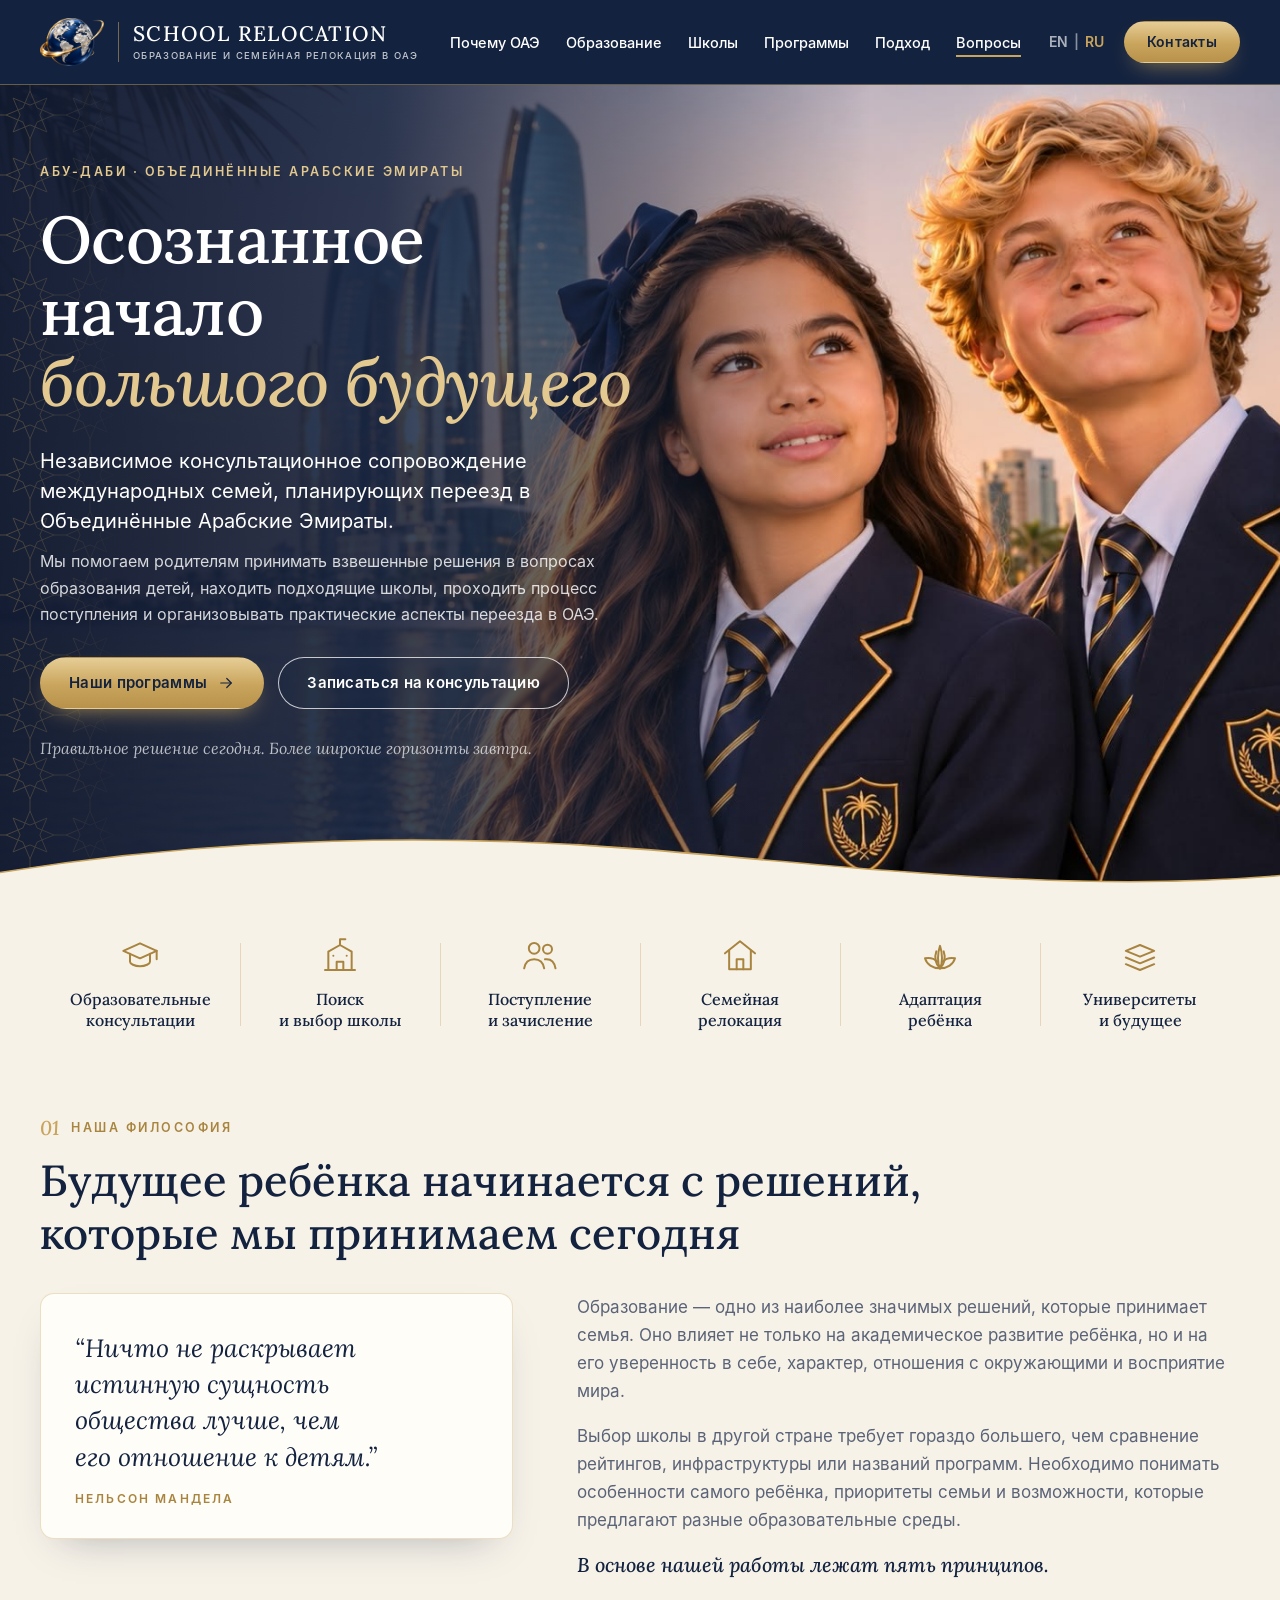
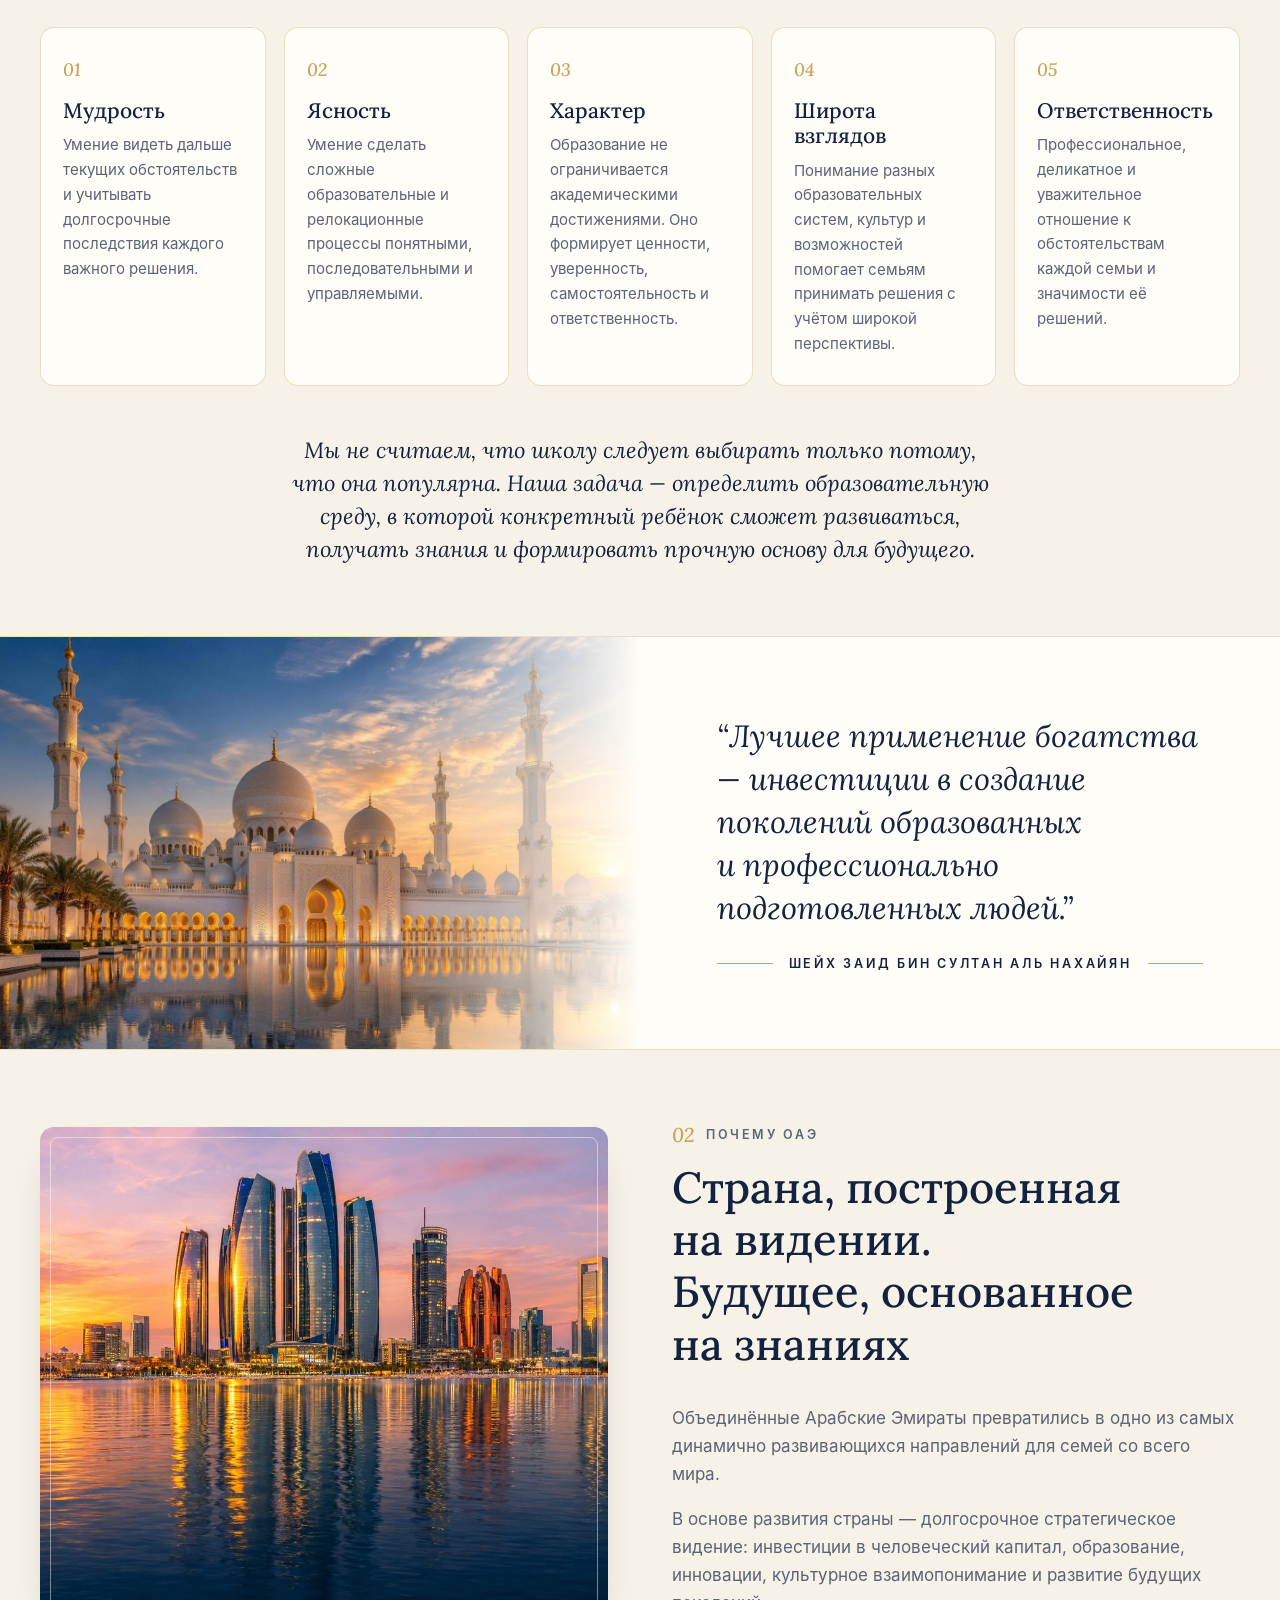
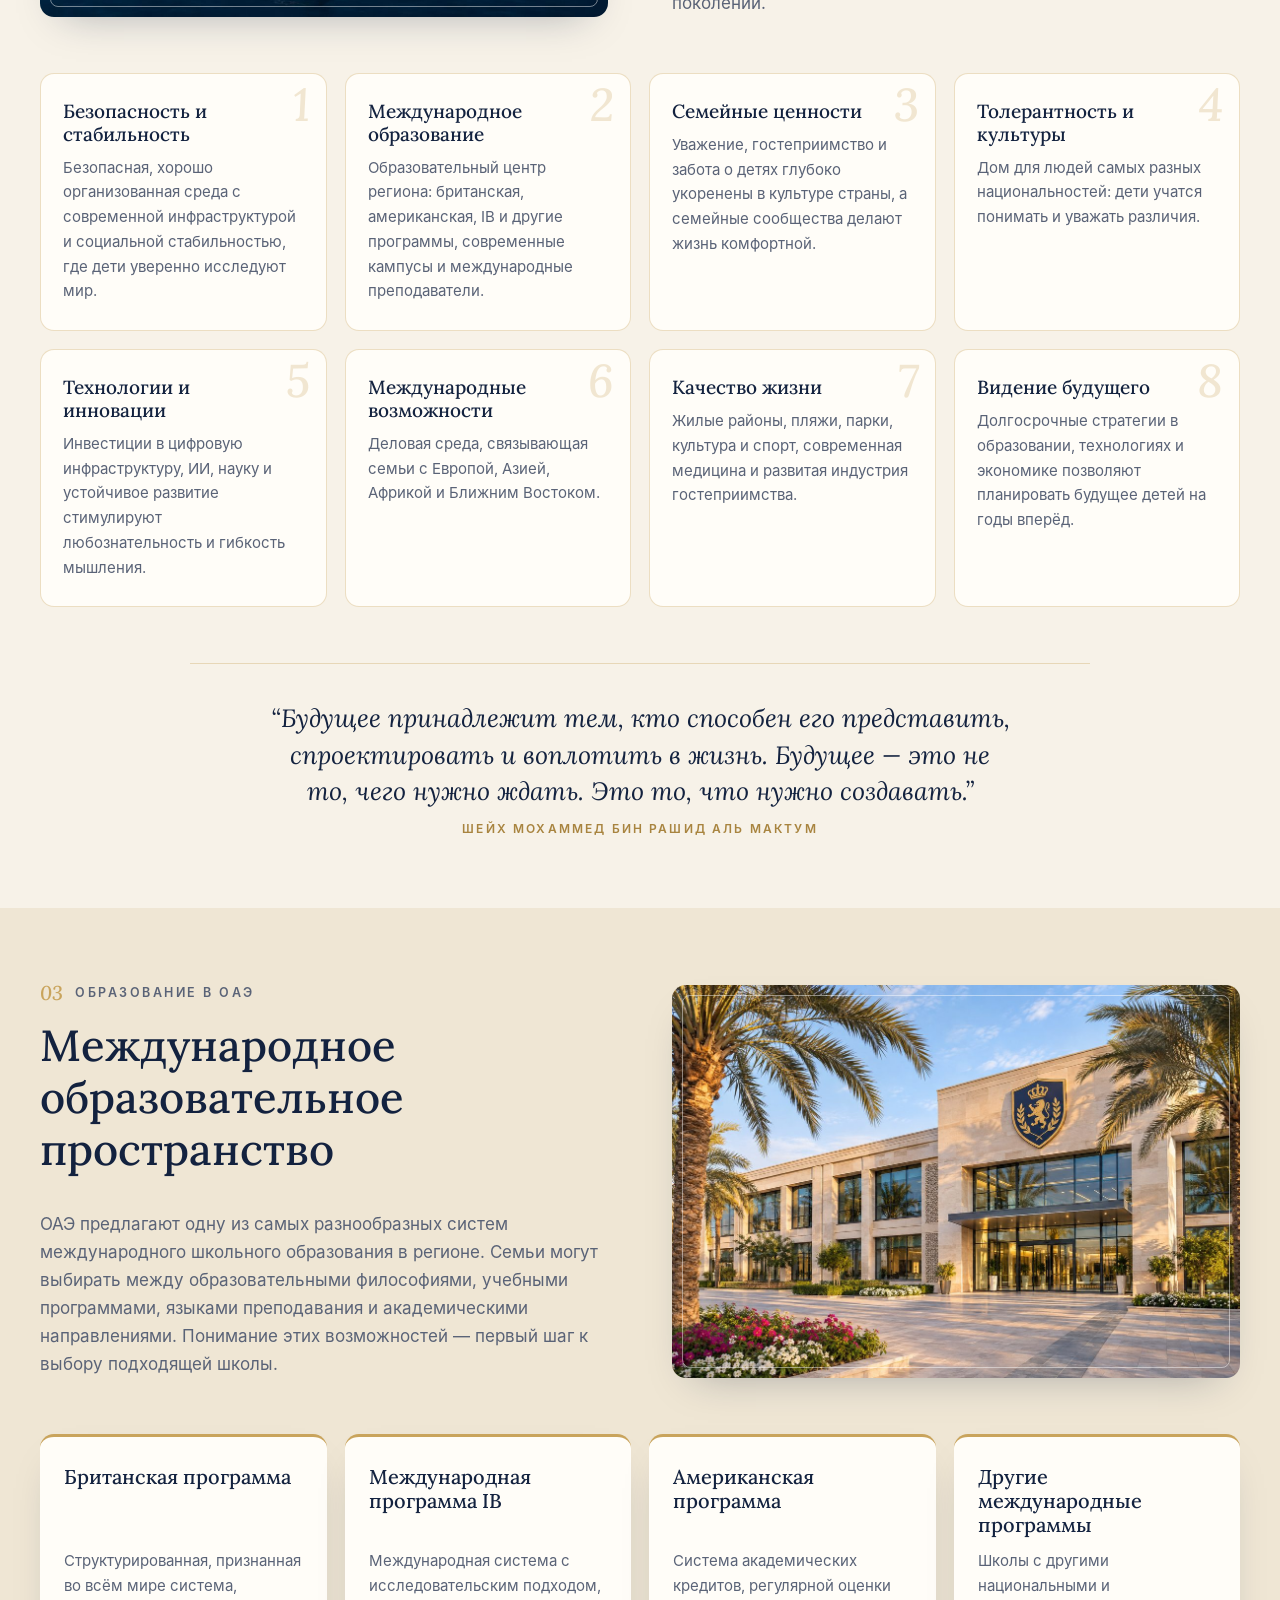
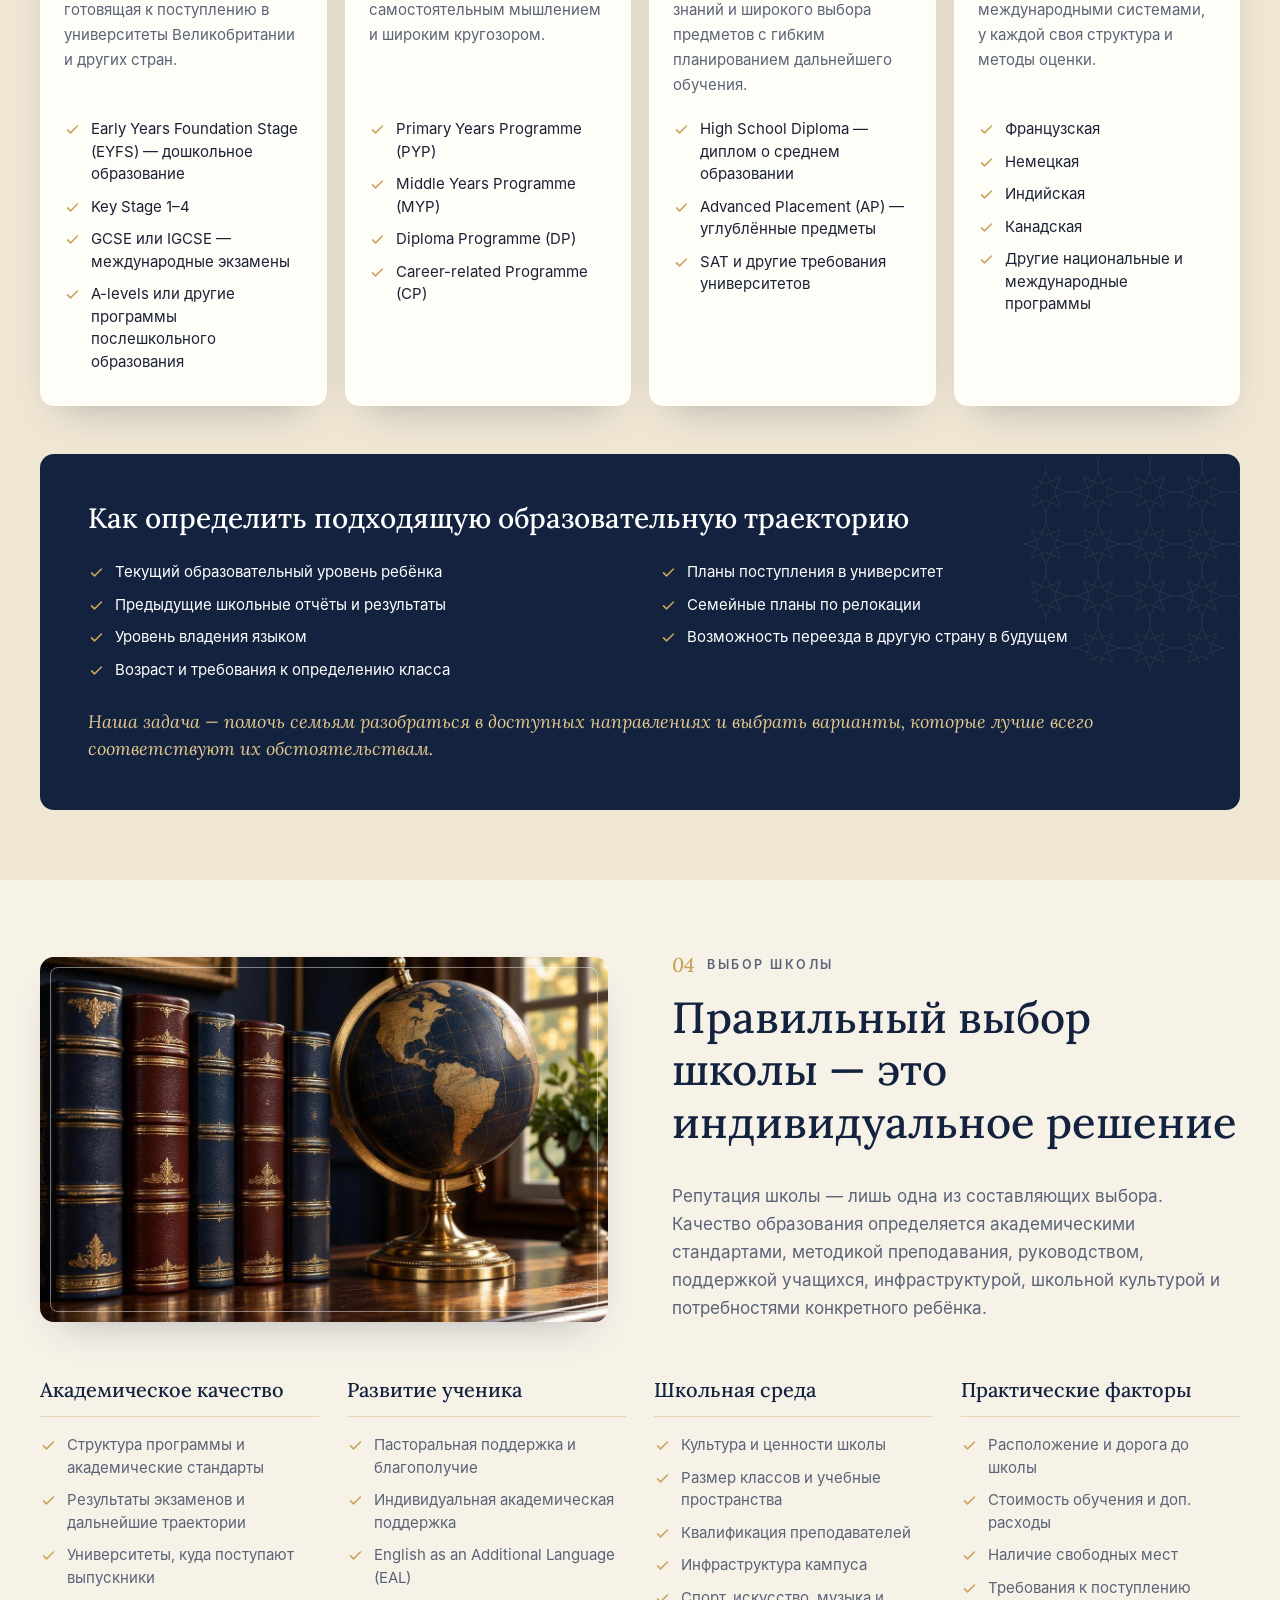
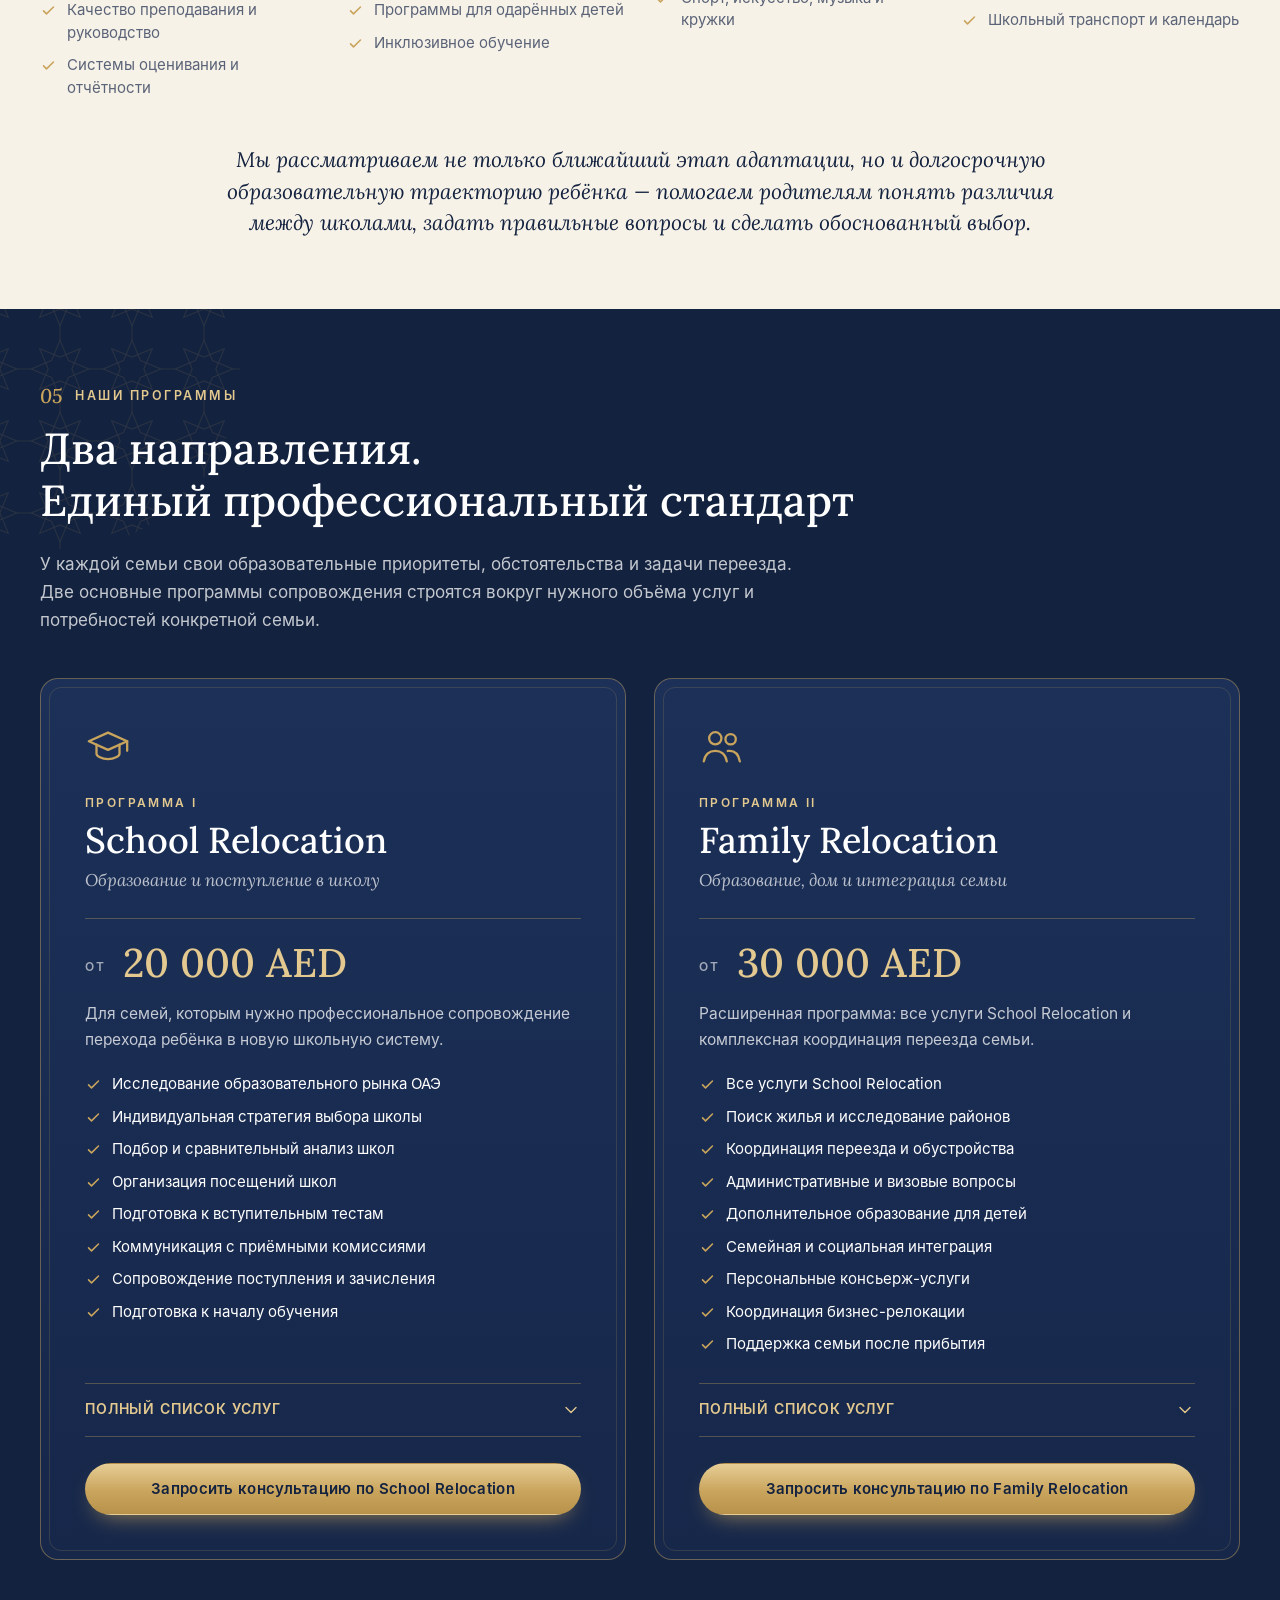
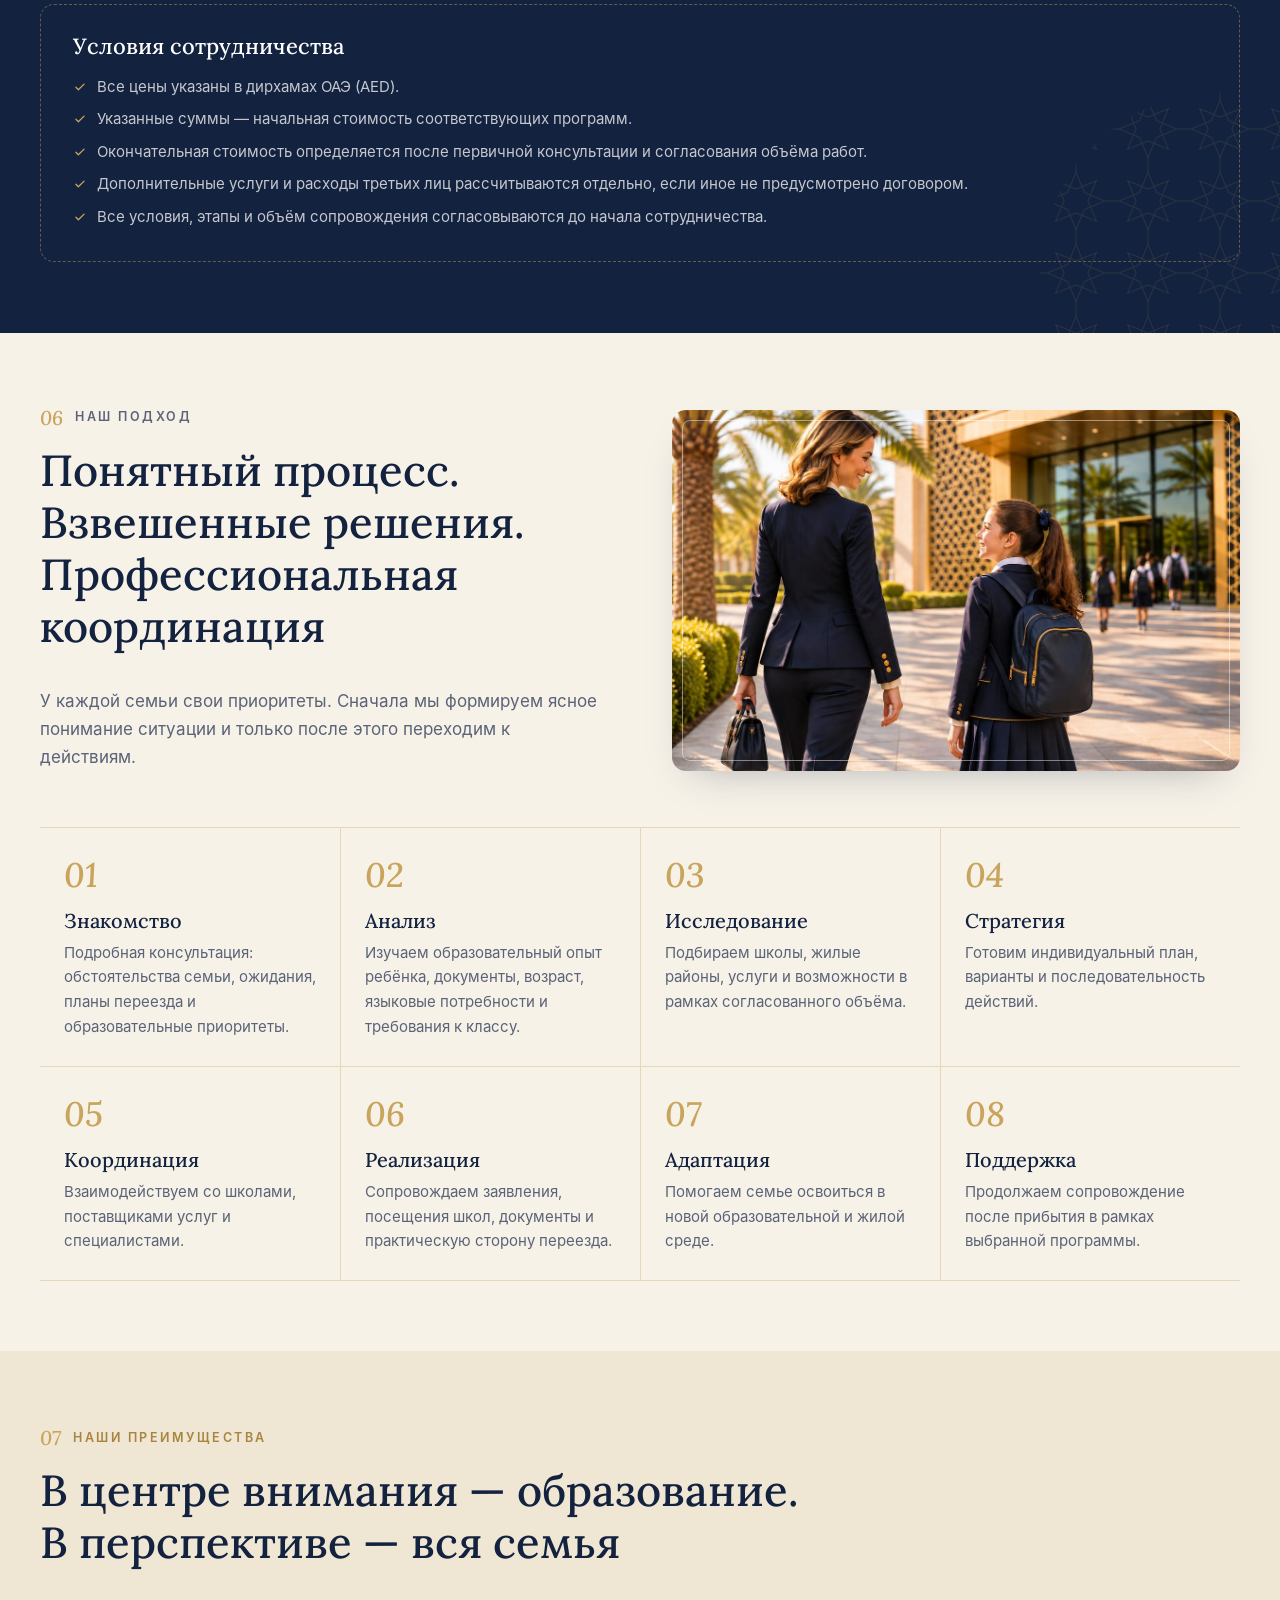
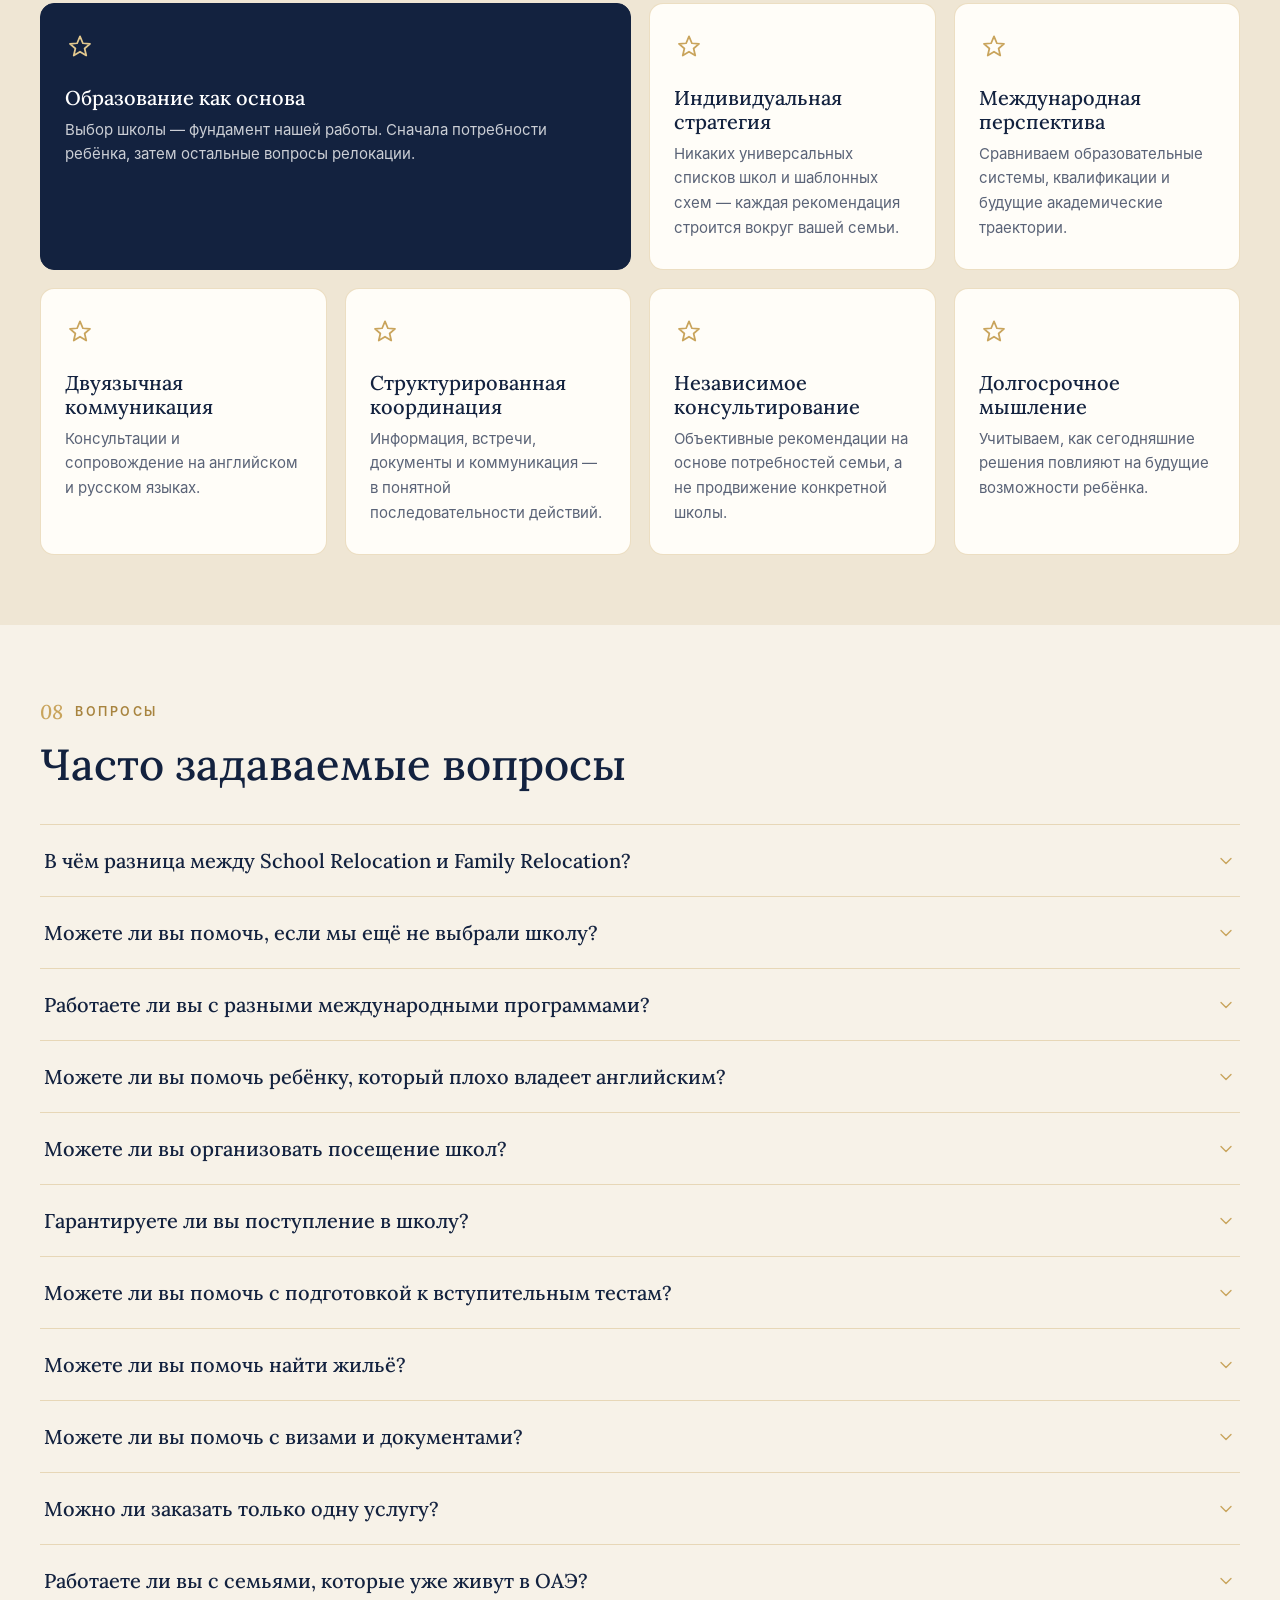
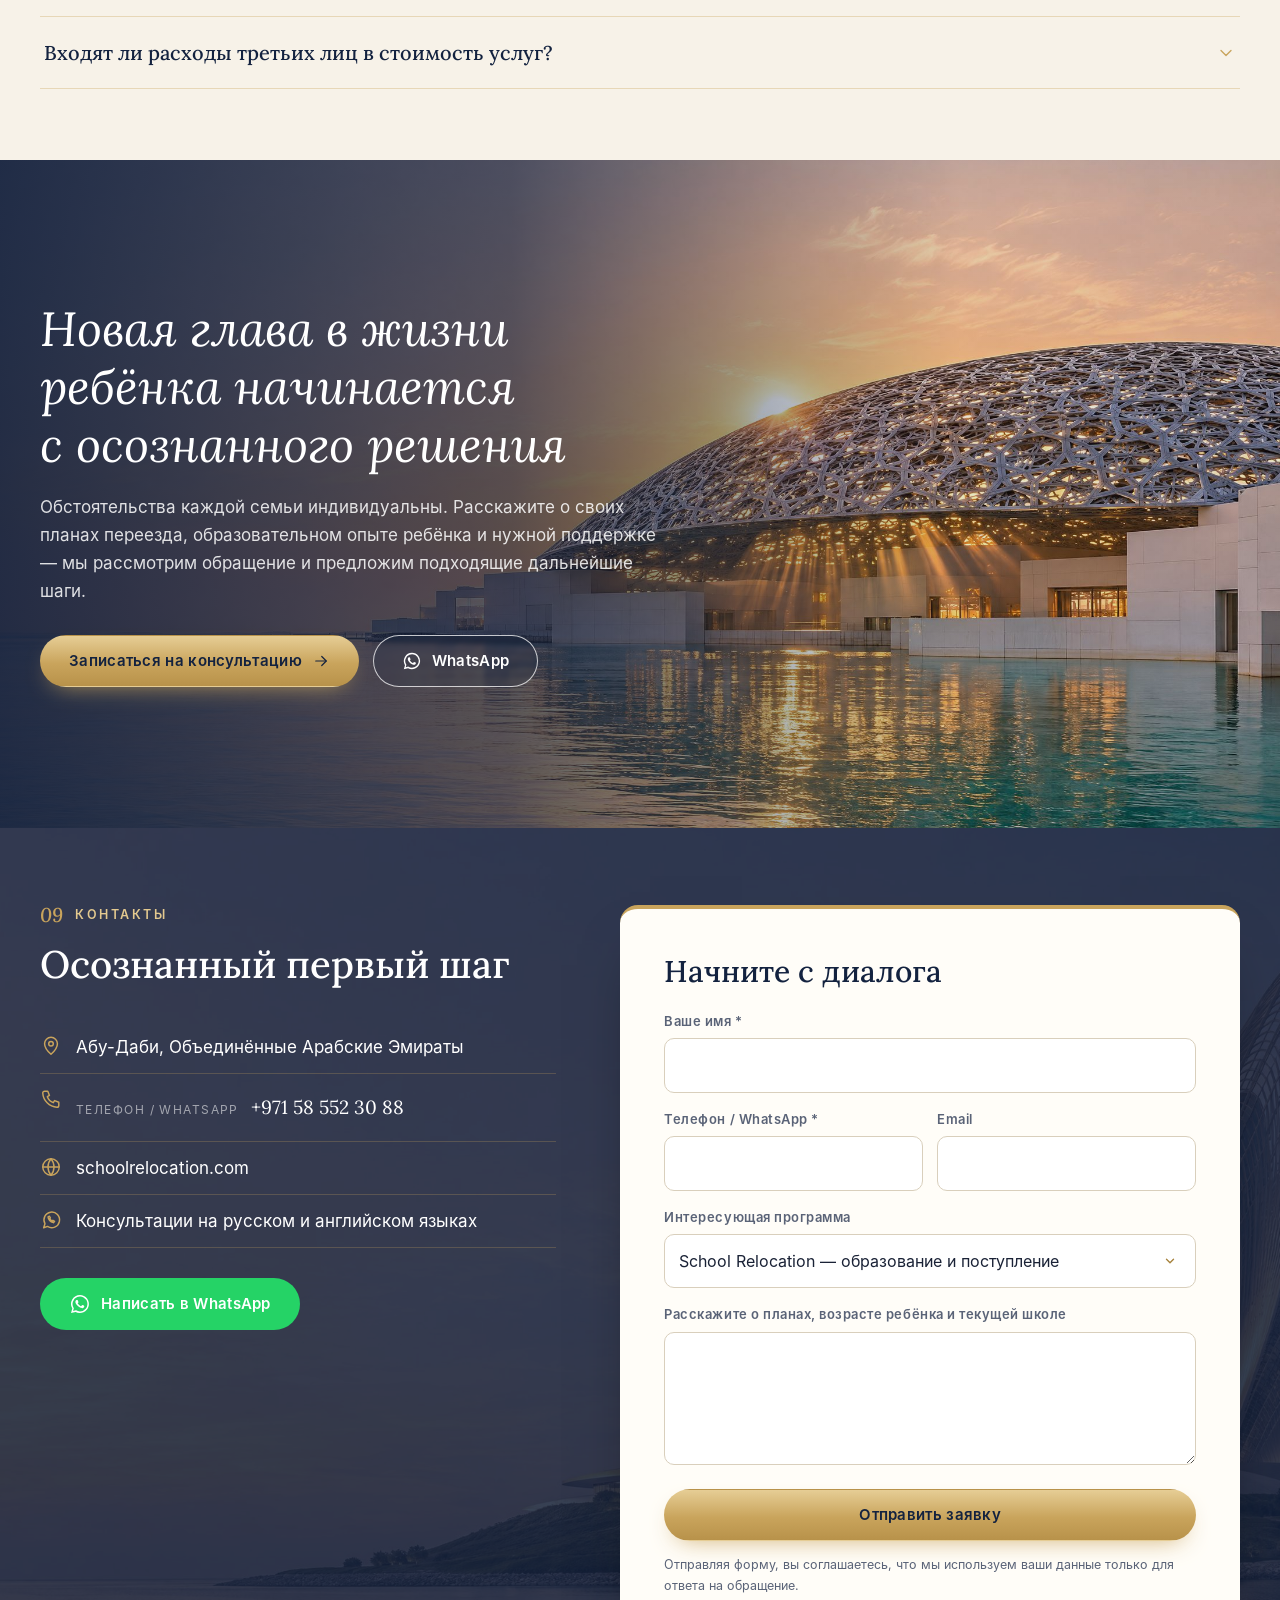
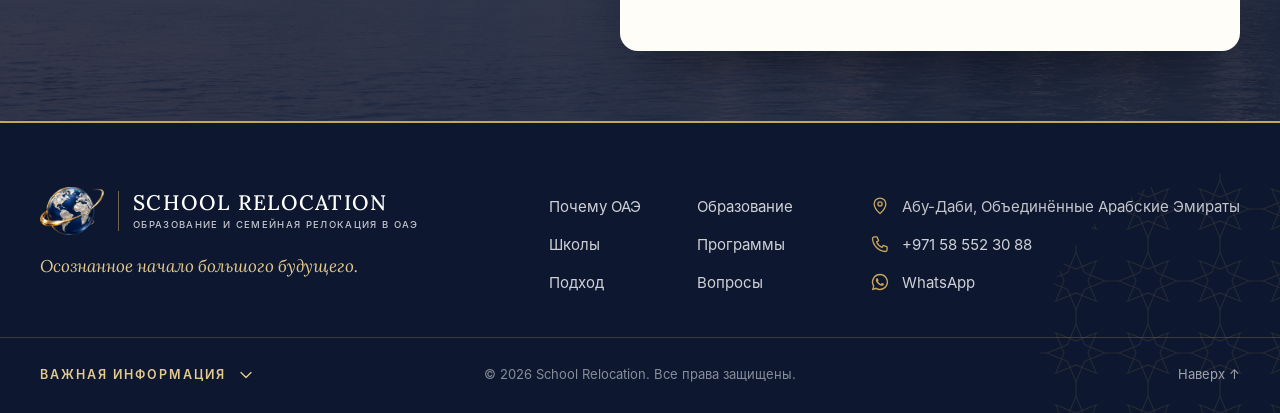
==== commit 241618f1: "Кавычки в цитатах" ====
--- a/ru/index.html
+++ b/ru/index.html
@@ -86,7 +86,7 @@
  <div class="wrap">
   <div class="sh"><p class="sh__label"><span class="sh__num">01</span>Наша философия</p><h2 class="sh__title">Будущее ребёнка начинается с решений, которые мы принимаем сегодня</h2></div>
   <div class="phil__grid">
-   <blockquote class="quote quote--card"><p>«Ничто не раскрывает истинную сущность общества лучше, чем его отношение к детям.»</p><footer>Нельсон Мандела</footer></blockquote>
+   <blockquote class="quote quote--card"><p>“Ничто не раскрывает истинную сущность общества лучше, чем его отношение к детям.”</p><footer>Нельсон Мандела</footer></blockquote>
    <div class="phil__text">
 <p>Образование — одно из наиболее значимых решений, которые принимает семья. Оно влияет не только на академическое развитие ребёнка, но и на его уверенность в себе, характер, отношения с окружающими и восприятие мира.</p>
 <p>Выбор школы в другой стране требует гораздо большего, чем сравнение рейтингов, инфраструктуры или названий программ. Необходимо понимать особенности самого ребёнка, приоритеты семьи и возможности, которые предлагают разные образовательные среды.</p>
@@ -105,7 +105,7 @@
 
 <section class="band">
  <div class="band__img"><img src="../assets/img/mosque.jpg" width="1600" height="896" alt="Мечеть шейха Зайда в Абу-Даби" loading="lazy"></div>
- <blockquote class="band__quote"><p>«Лучшее применение богатства — инвестиции в создание поколений образованных и профессионально подготовленных людей.»</p><footer><span aria-hidden="true"></span>Шейх Заид бин Султан Аль Нахайян<span aria-hidden="true"></span></footer></blockquote>
+ <blockquote class="band__quote"><p>“Лучшее применение богатства — инвестиции в создание поколений образованных и профессионально подготовленных людей.”</p><footer><span aria-hidden="true"></span>Шейх Заид бин Султан Аль Нахайян<span aria-hidden="true"></span></footer></blockquote>
 </section>
 
 <section class="sec uae" id="why-uae">
@@ -128,7 +128,7 @@
 <li class="point"><span class="point__n">7</span><h3>Качество жизни</h3><p>Жилые районы, пляжи, парки, культура и спорт, современная медицина и развитая индустрия гостеприимства.</p></li>
 <li class="point"><span class="point__n">8</span><h3>Видение будущего</h3><p>Долгосрочные стратегии в образовании, технологиях и экономике позволяют планировать будущее детей на годы вперёд.</p></li>
 </ol>
-  <blockquote class="quote quote--wide"><p>«Будущее принадлежит тем, кто способен его представить, спроектировать и воплотить в жизнь. Будущее — это не то, чего нужно ждать. Это то, что нужно создавать.»</p><footer>Шейх Мохаммед бин Рашид Аль Мактум</footer></blockquote>
+  <blockquote class="quote quote--wide"><p>“Будущее принадлежит тем, кто способен его представить, спроектировать и воплотить в жизнь. Будущее — это не то, чего нужно ждать. Это то, что нужно создавать.”</p><footer>Шейх Мохаммед бин Рашид Аль Мактум</footer></blockquote>
  </div>
 </section>
 
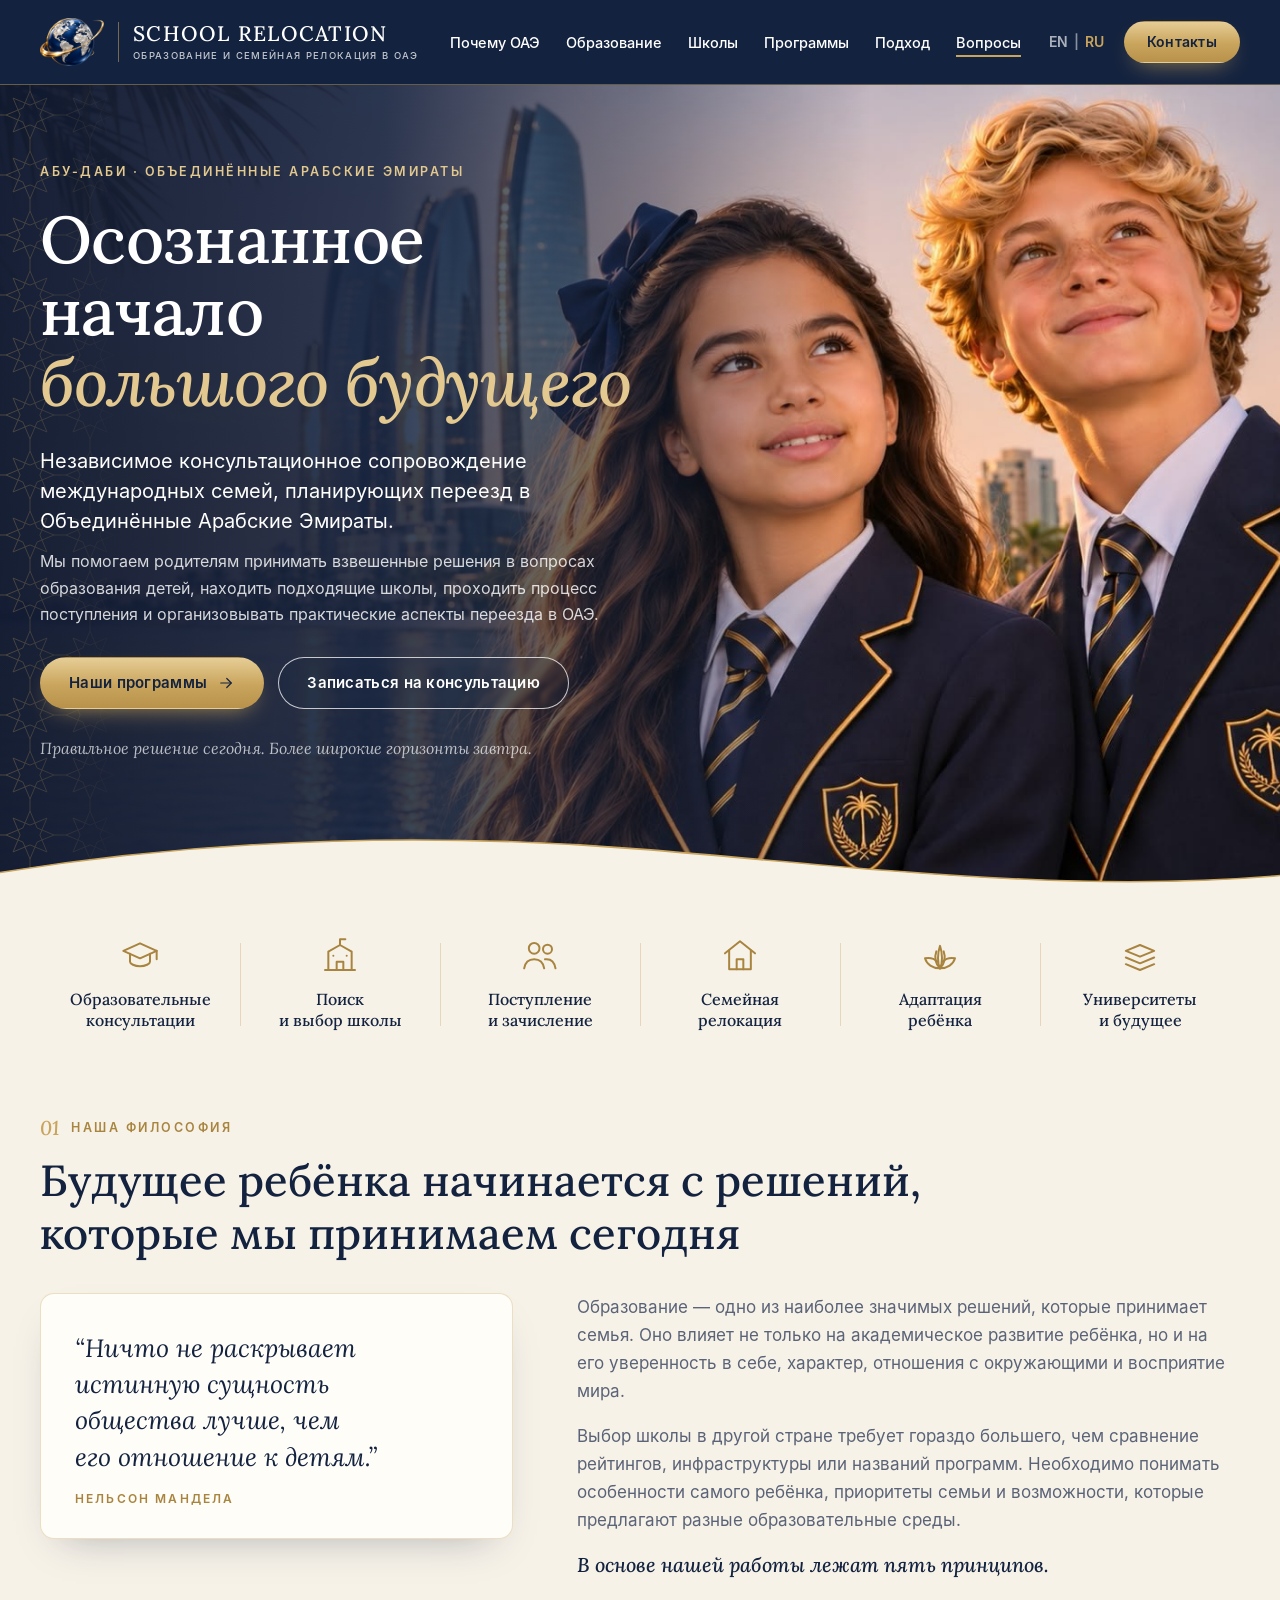
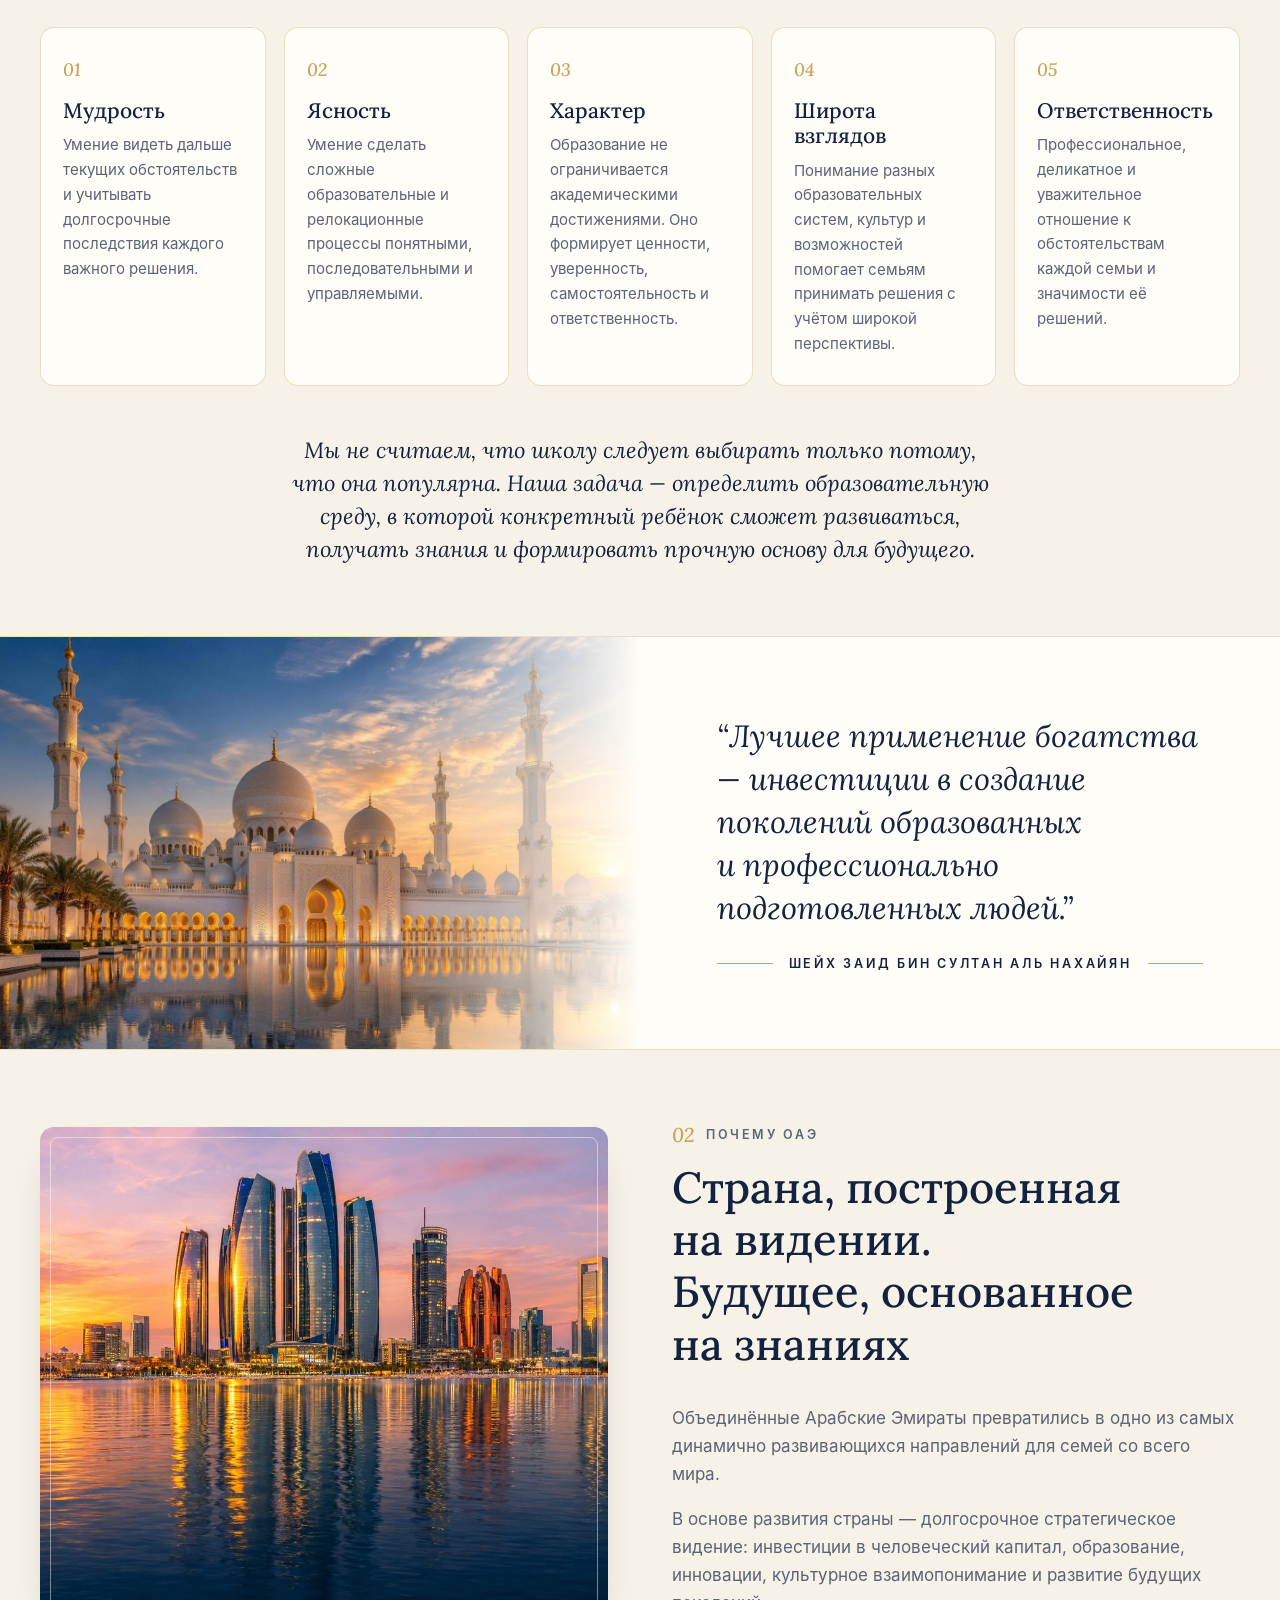
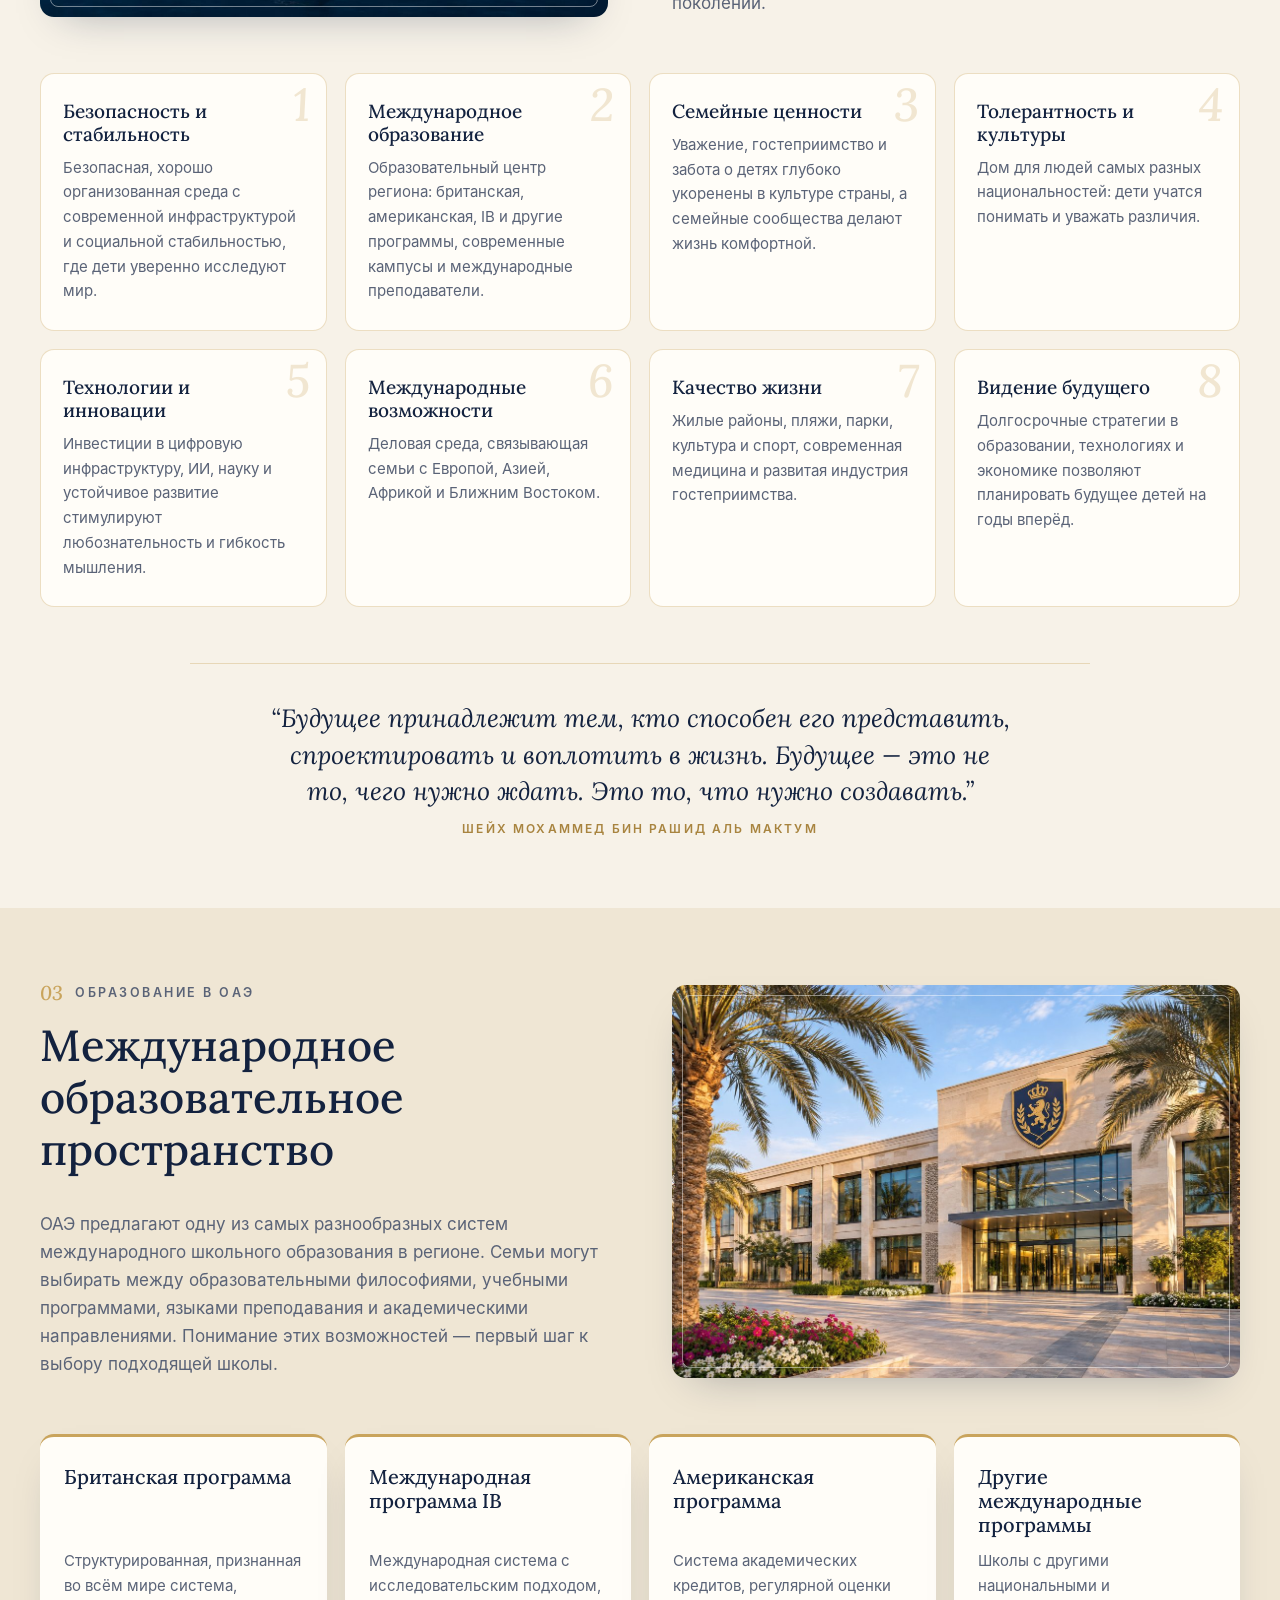
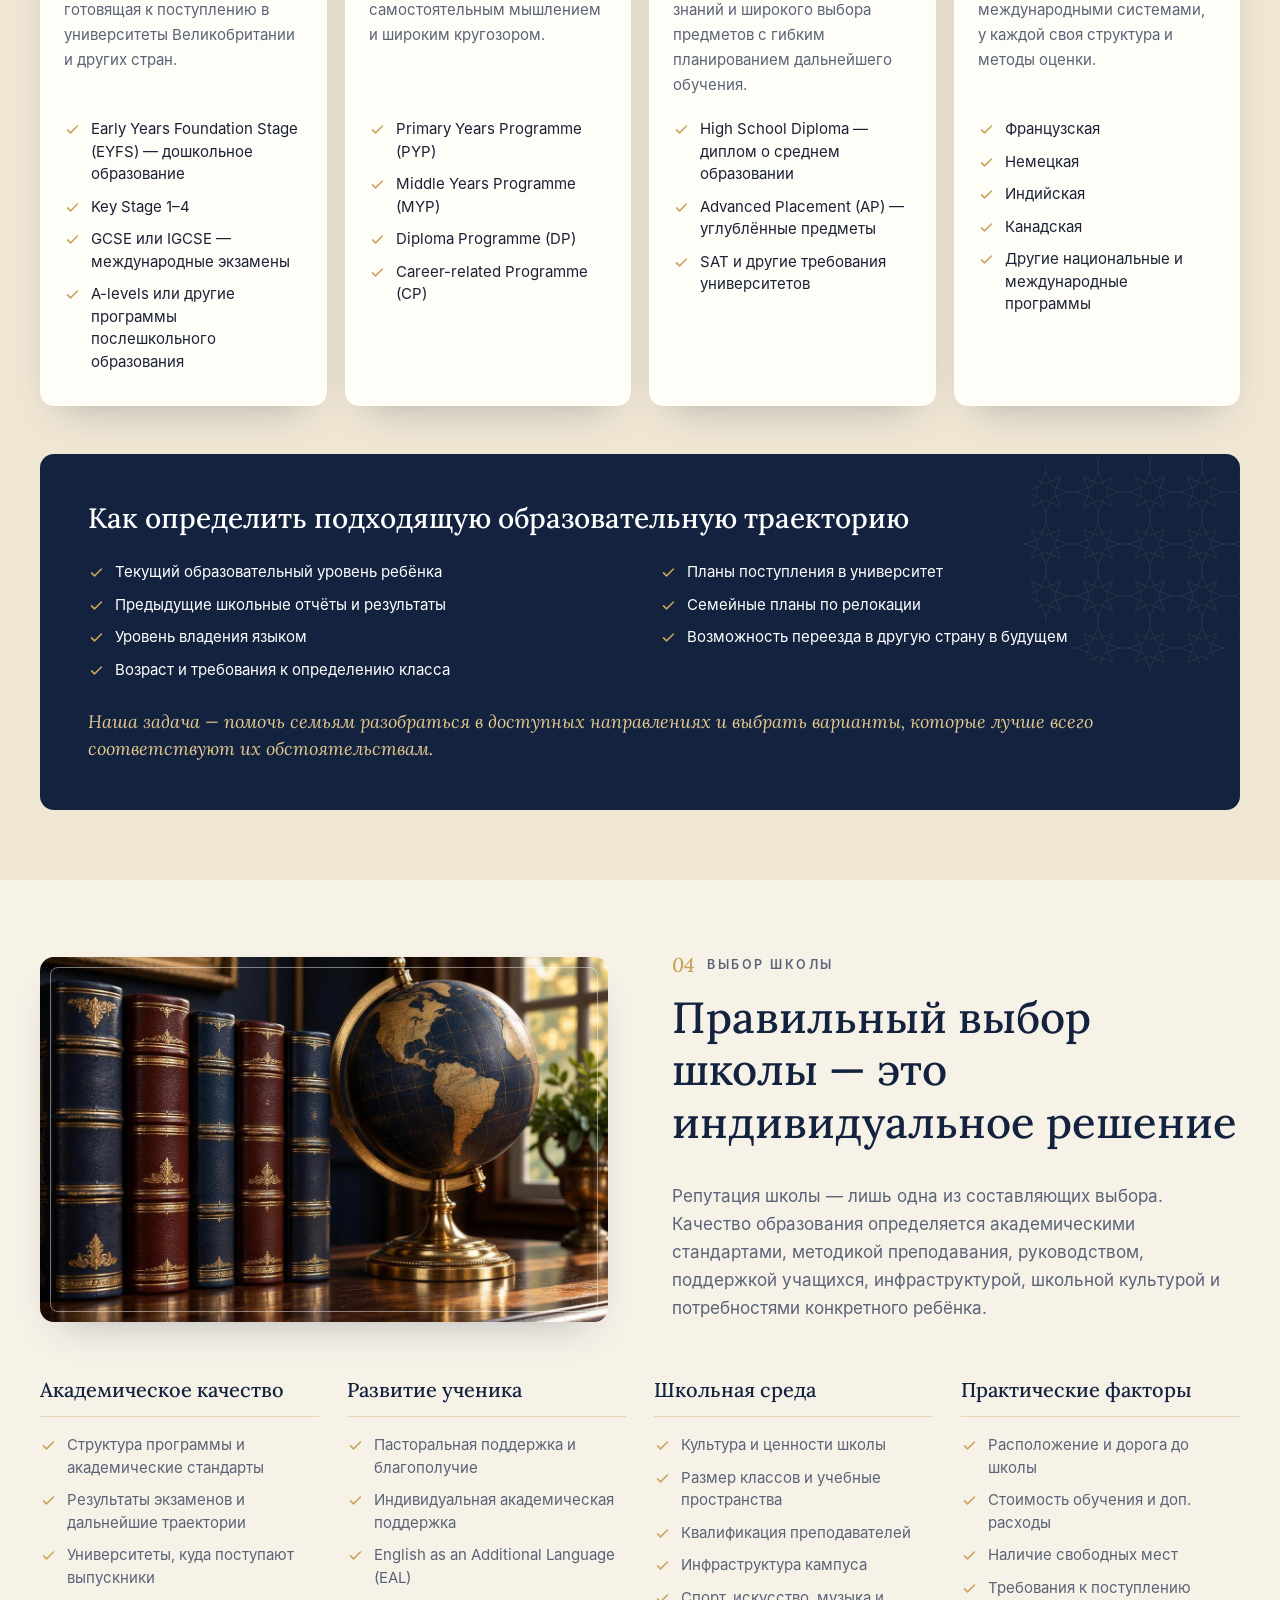
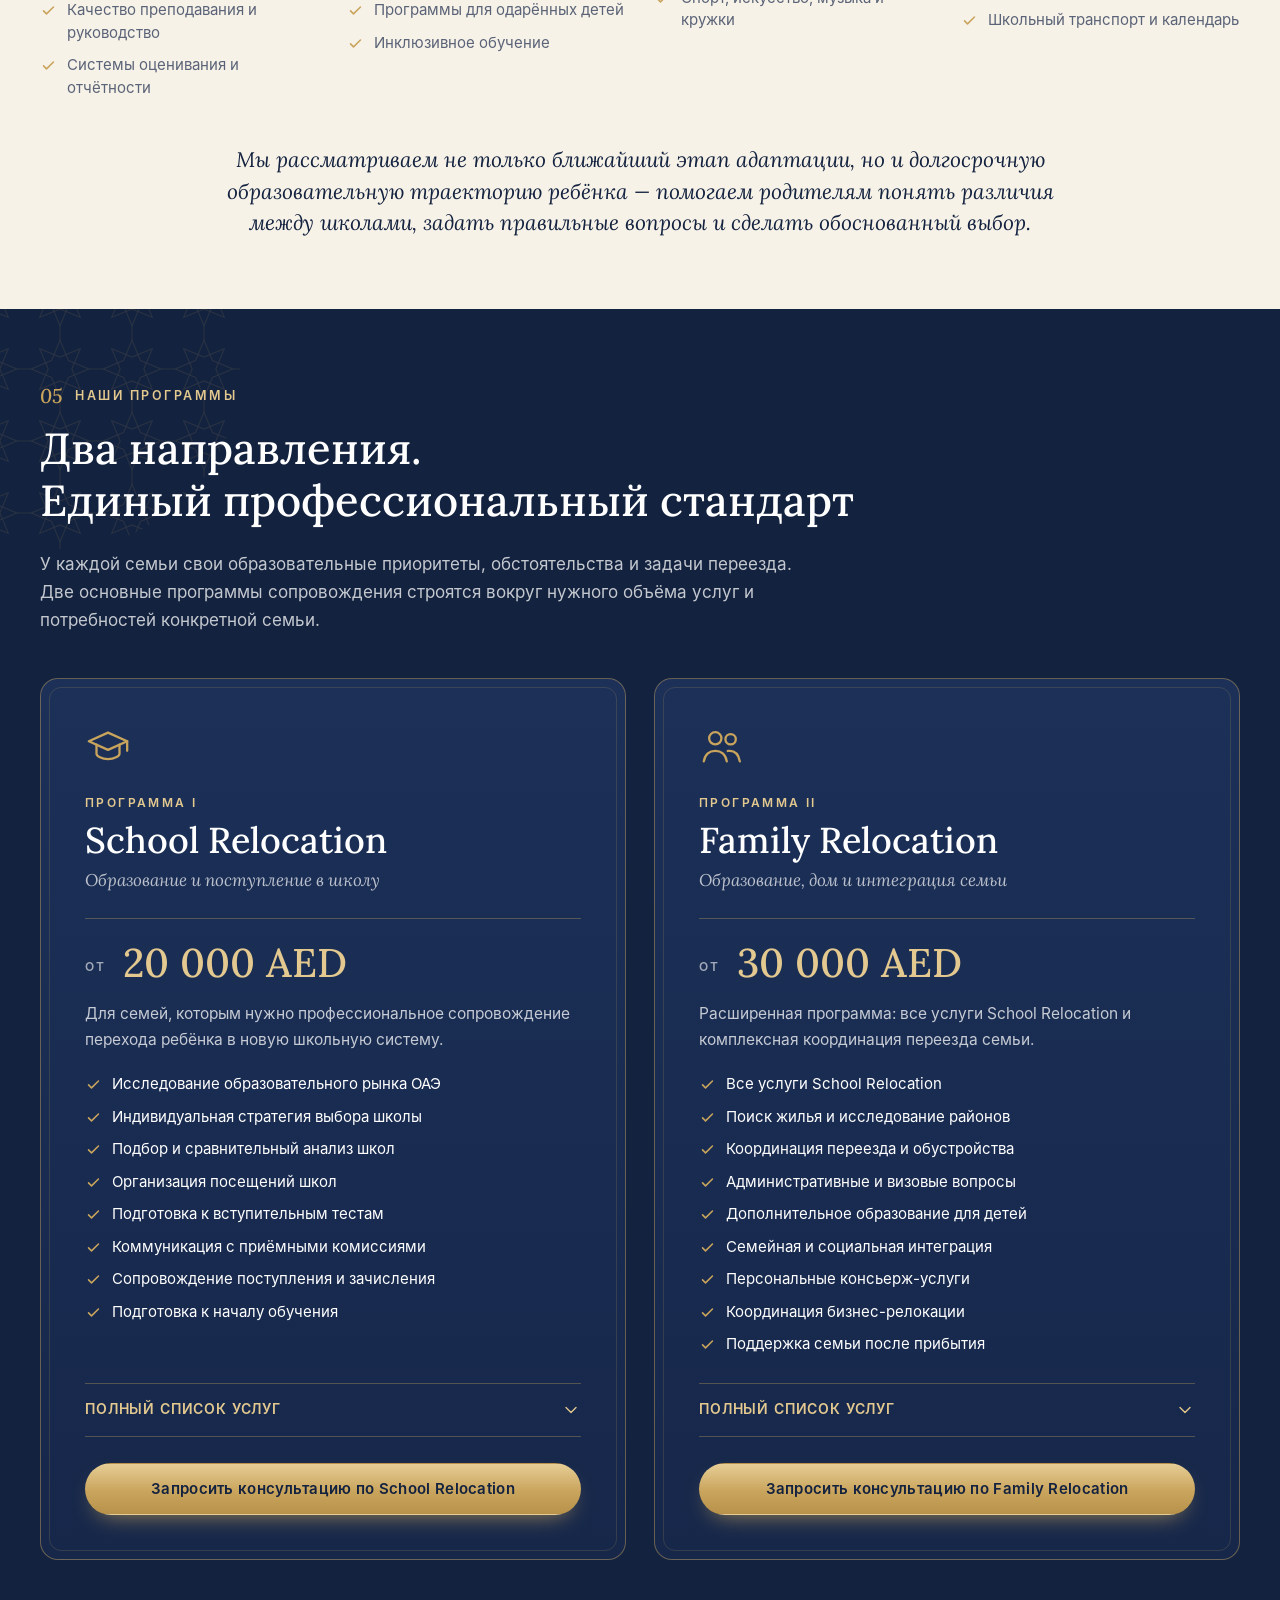
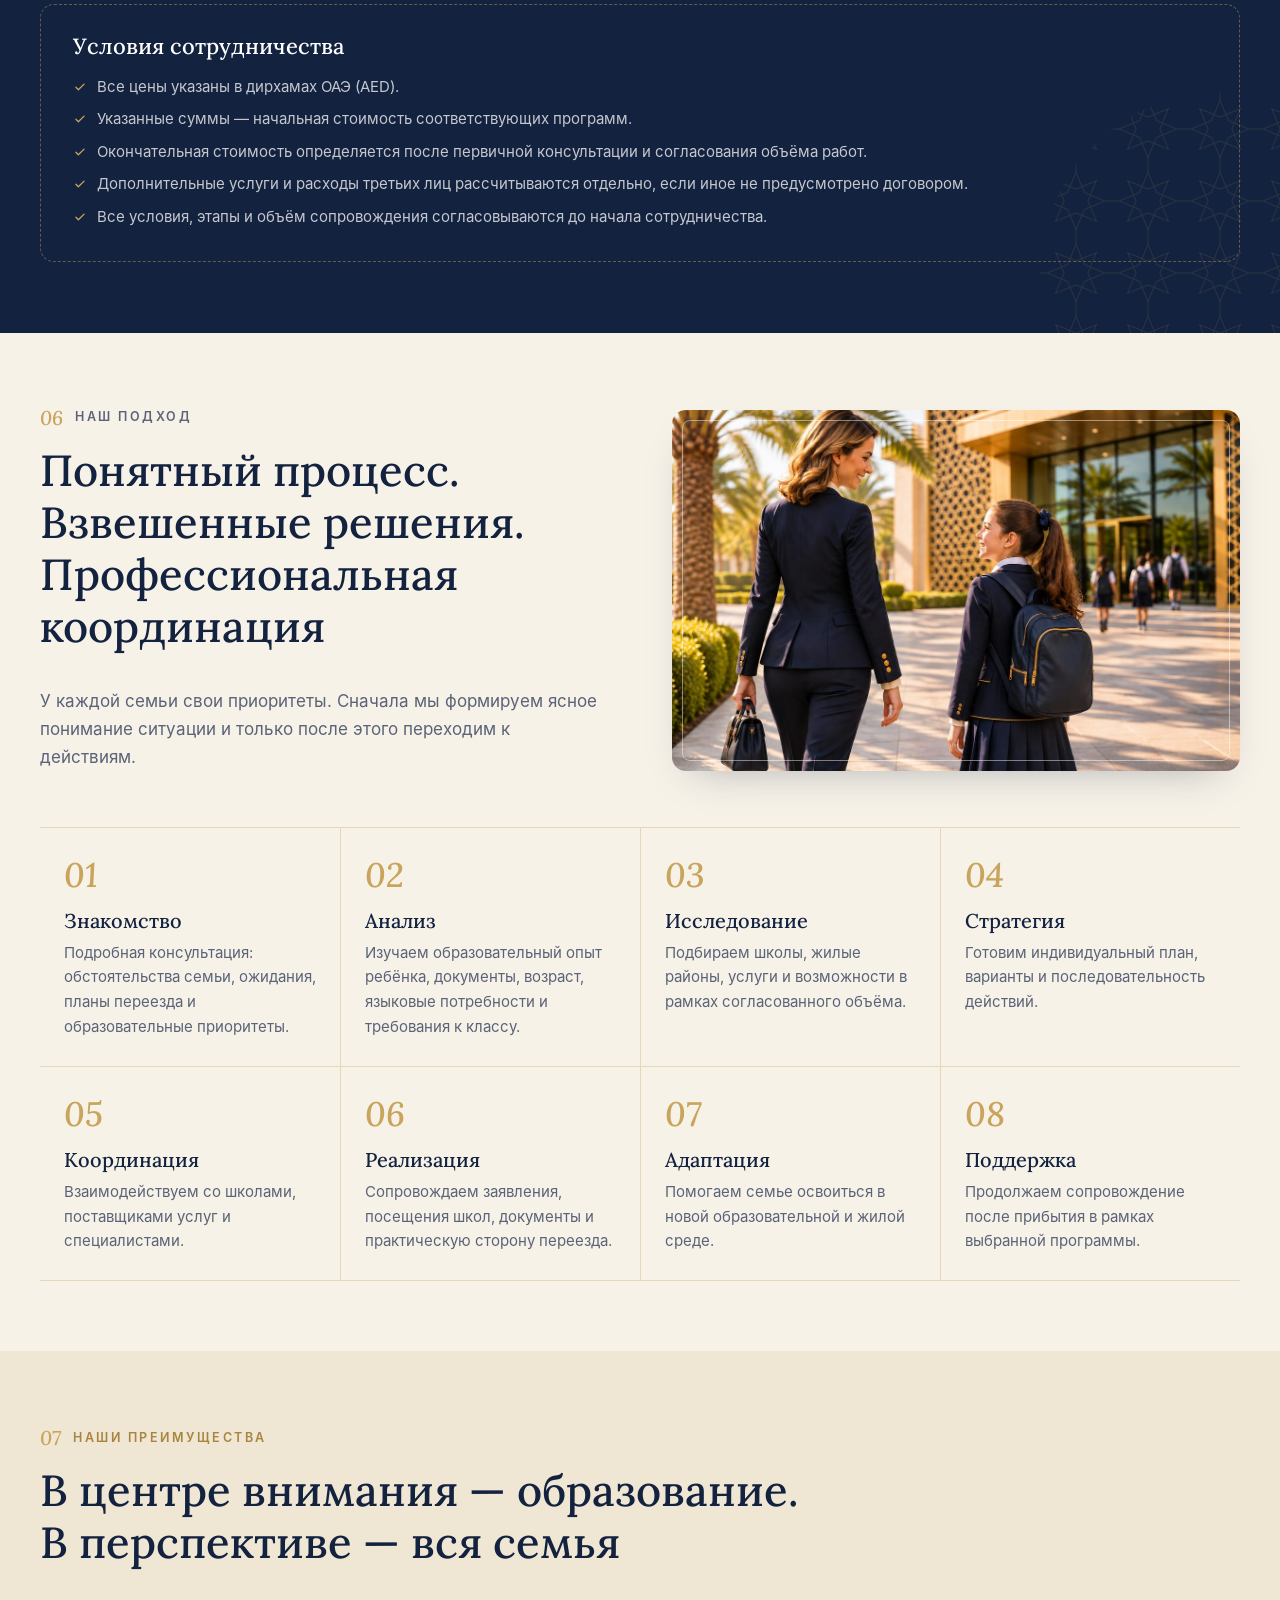
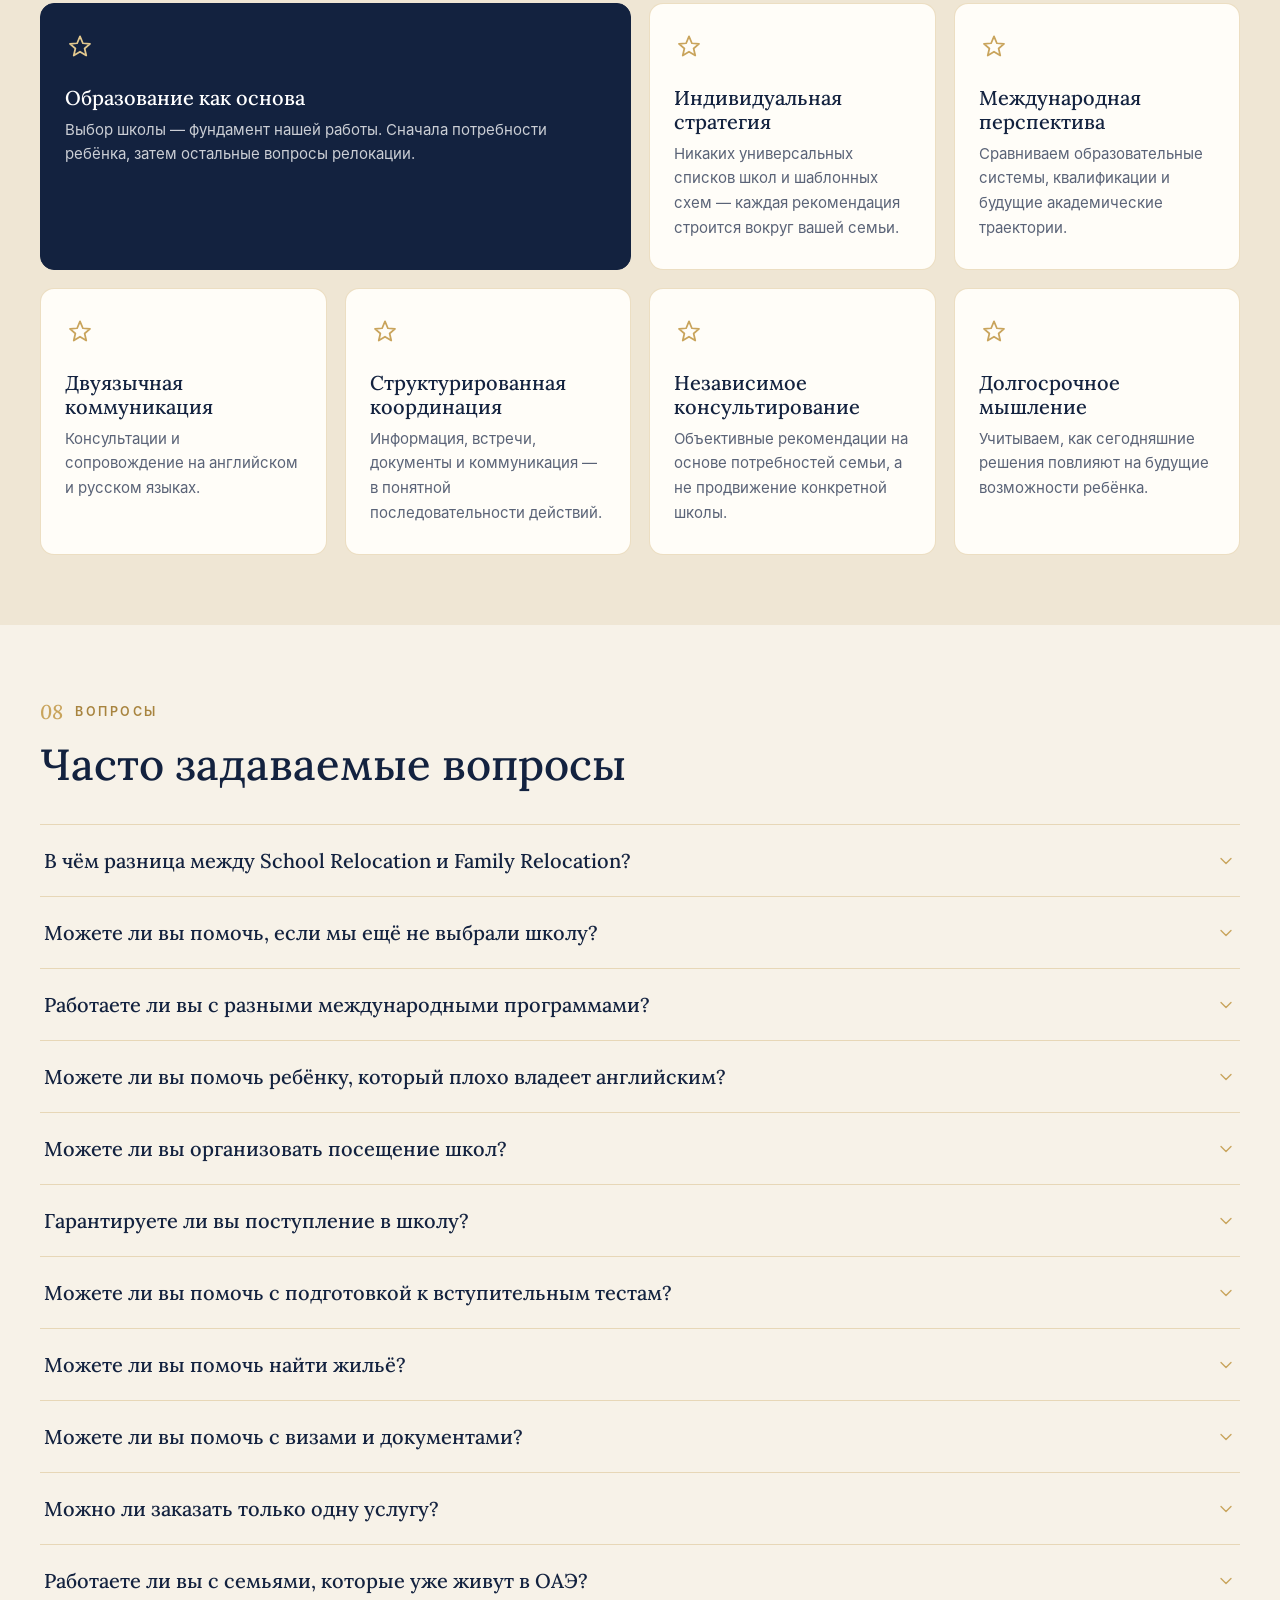
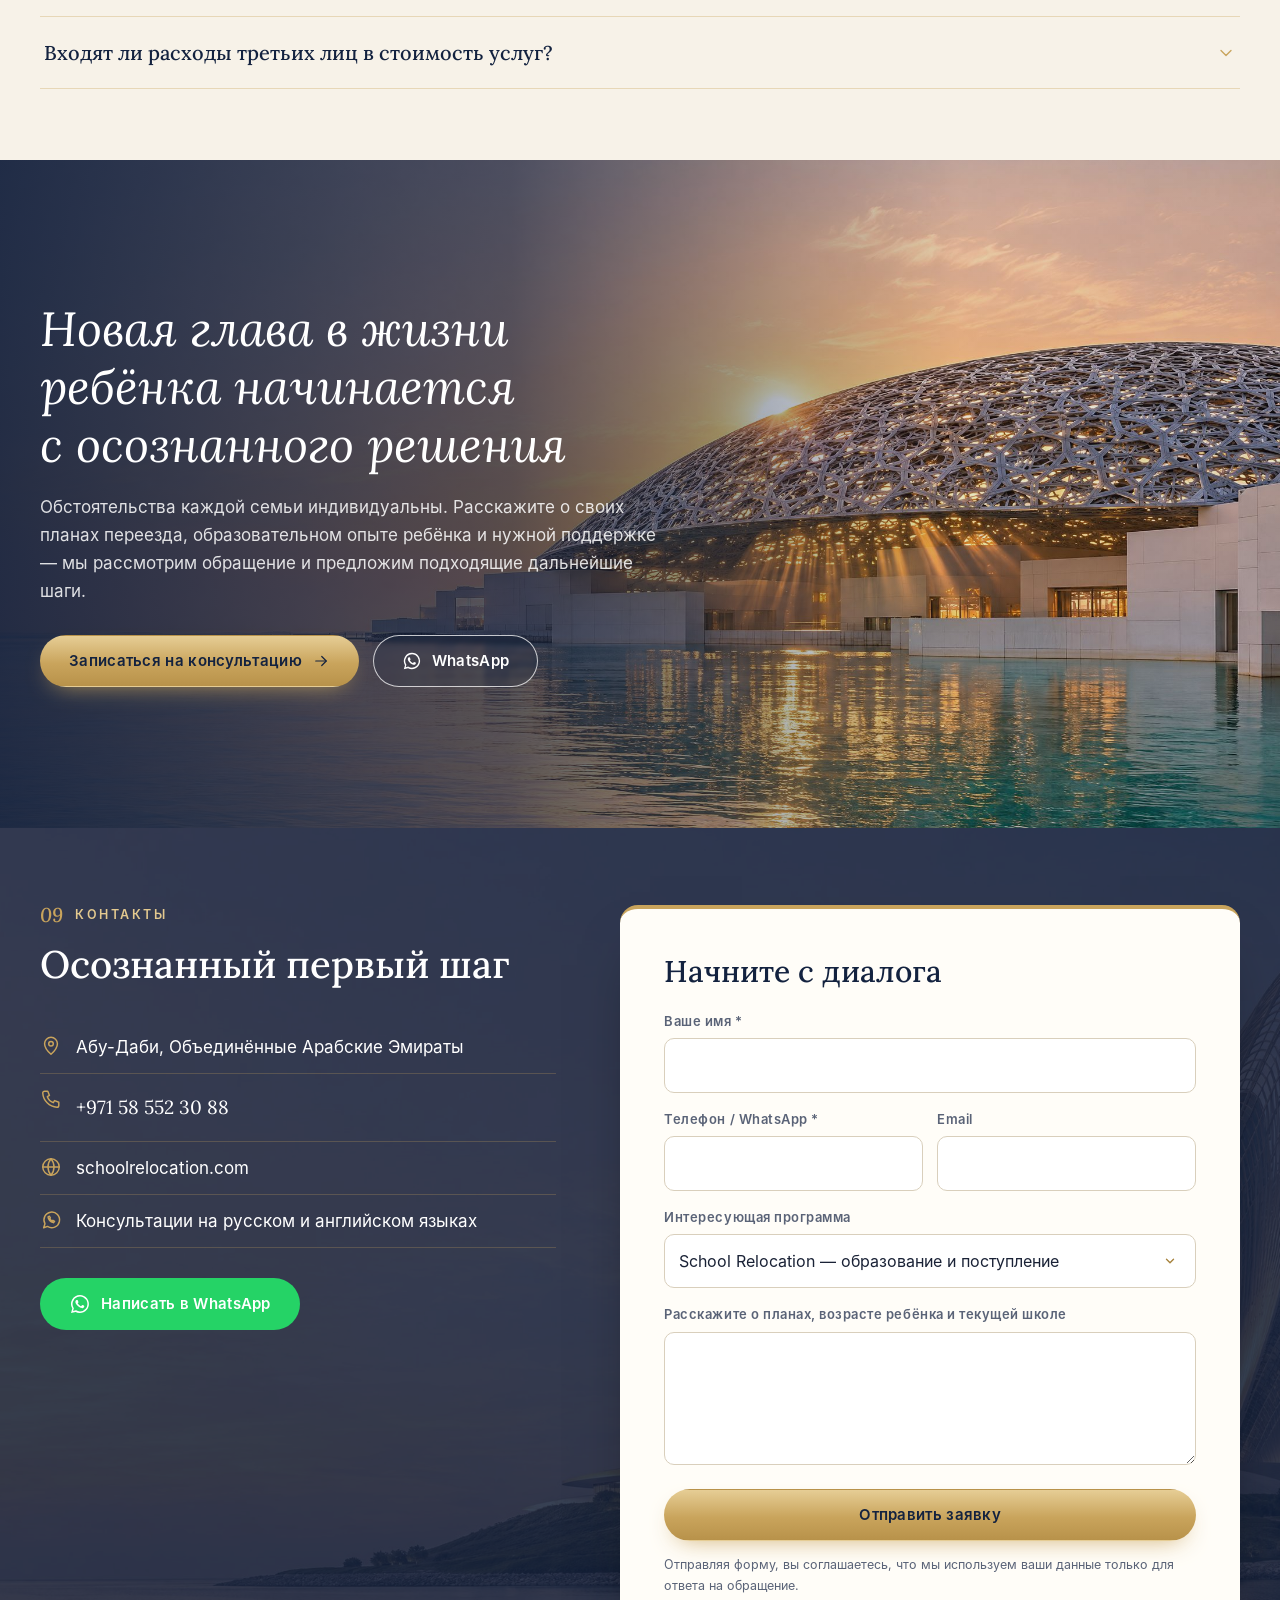
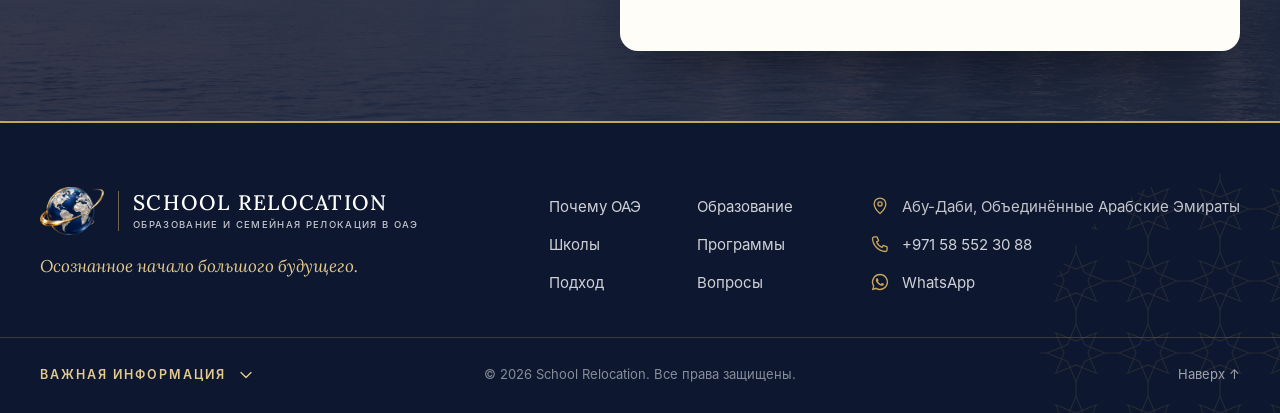
==== commit db1285fd: "Контакты: только номер телефона" ====
--- a/ru/index.html
+++ b/ru/index.html
@@ -289,7 +289,7 @@
    <div class="sh sh--light"><p class="sh__label"><span class="sh__num">09</span>Контакты</p><h2 class="sh__title">Осознанный первый шаг</h2></div>
    <ul class="cinfo">
     <li><svg viewBox="0 0 24 24" aria-hidden="true" class="ico"><path d="M12 21s-7-6.2-7-11.5a7 7 0 1 1 14 0C19 14.8 12 21 12 21Z"/><circle cx="12" cy="9.5" r="2.5"/></svg><span>Абу-Даби, Объединённые Арабские Эмираты</span></li>
-    <li><svg viewBox="0 0 24 24" aria-hidden="true" class="ico"><path d="M5 3.5h3.5l1.8 4.6-2.3 1.4a11 11 0 0 0 6.5 6.5l1.4-2.3 4.6 1.8V19a2 2 0 0 1-2 2A16.5 16.5 0 0 1 3 5.5a2 2 0 0 1 2-2Z"/></svg><span class="cinfo__tel"><small>Телефон / WhatsApp</small><a href="tel:+971585523088">+971 58 552 30 88</a></span></li>
+    <li><svg viewBox="0 0 24 24" aria-hidden="true" class="ico"><path d="M5 3.5h3.5l1.8 4.6-2.3 1.4a11 11 0 0 0 6.5 6.5l1.4-2.3 4.6 1.8V19a2 2 0 0 1-2 2A16.5 16.5 0 0 1 3 5.5a2 2 0 0 1 2-2Z"/></svg><span><a href="tel:+971585523088">+971 58 552 30 88</a></span></li>
     <li><svg viewBox="0 0 24 24" aria-hidden="true" class="ico"><circle cx="12" cy="12" r="9"/><path d="M3 12h18"/><path d="M12 3a14 14 0 0 1 0 18 14 14 0 0 1 0-18Z"/></svg><span>schoolrelocation.com</span></li>
     <li><svg viewBox="0 0 24 24" aria-hidden="true" class="ico"><path d="M4 20.5 5.4 16A8.5 8.5 0 1 1 8.2 19Z"/><path d="M8.8 8.6c.3 2.6 2.7 5.4 5.9 6.3l1.2-1.4-1.8-1.1-.9.7c-1-.5-2-1.4-2.6-2.5l.7-.9-1-1.8Z"/></svg><span>Консультации на русском и английском языках</span></li>
    </ul>
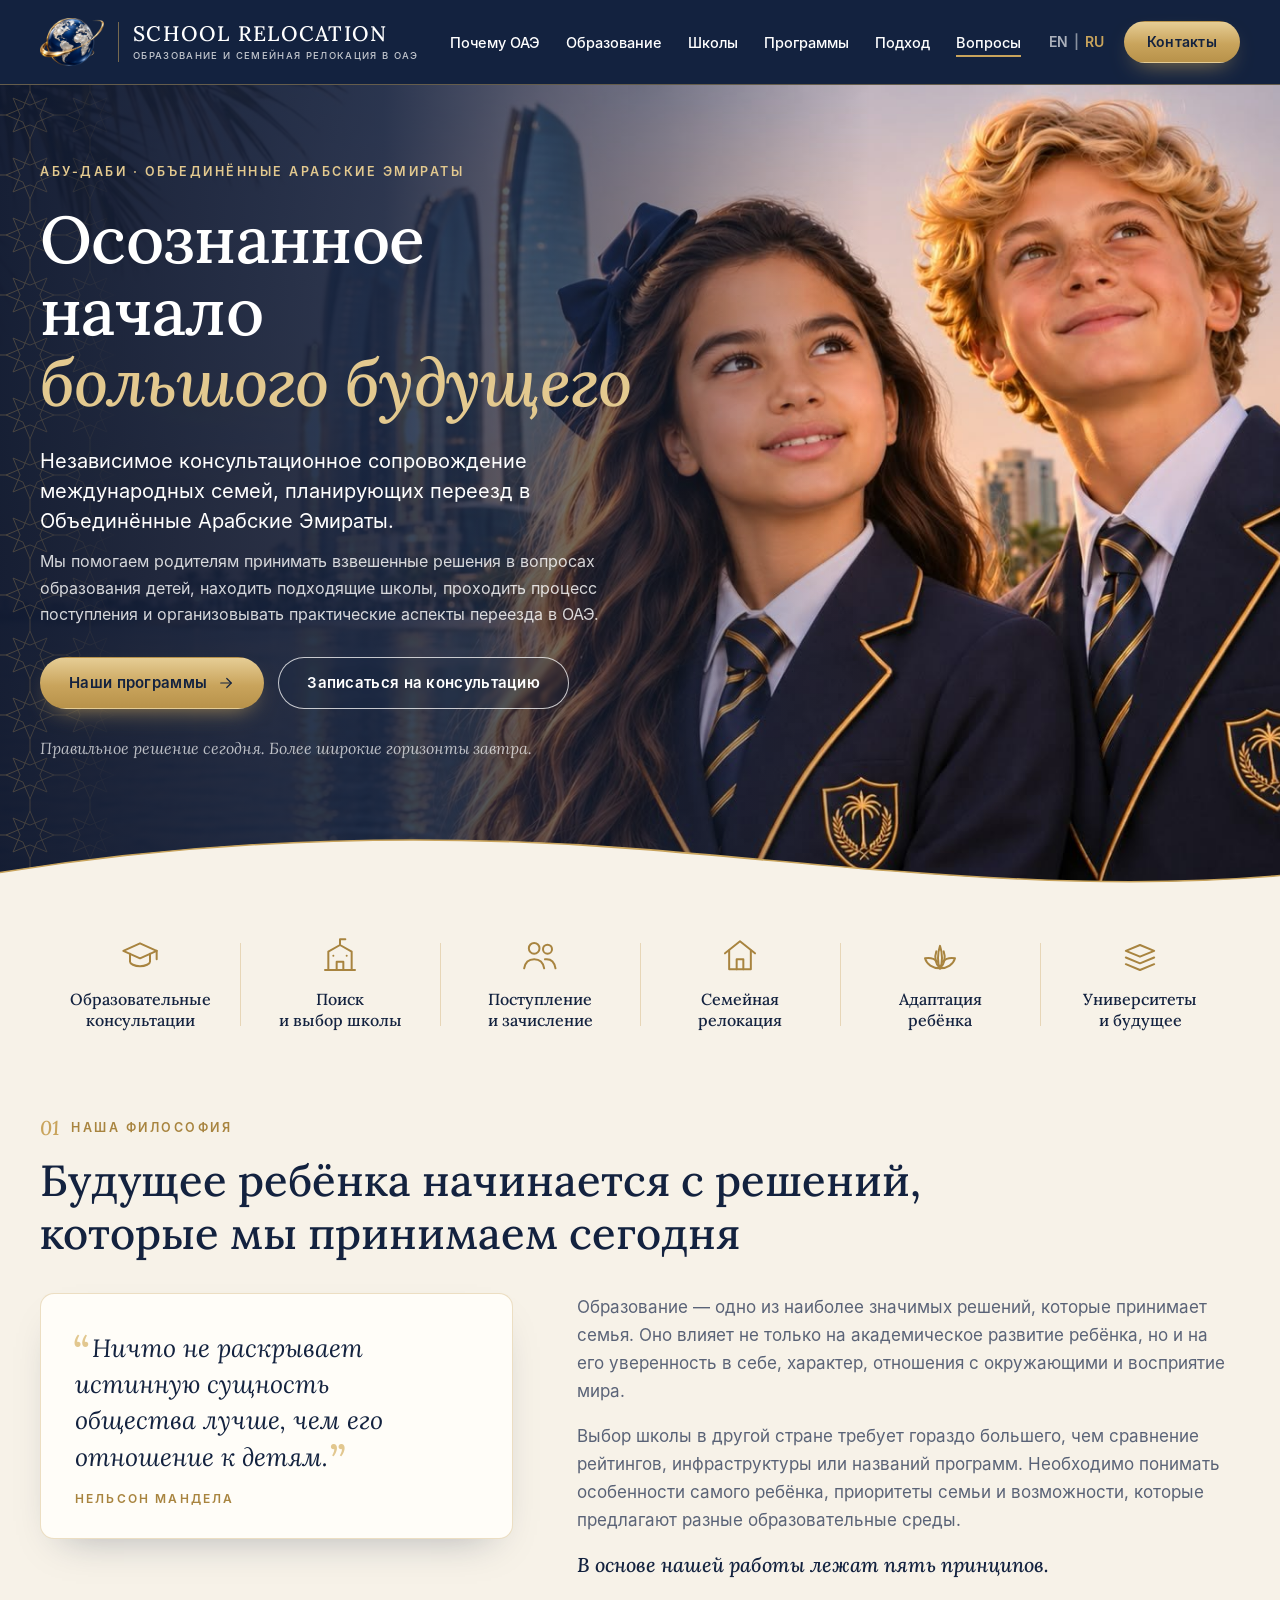
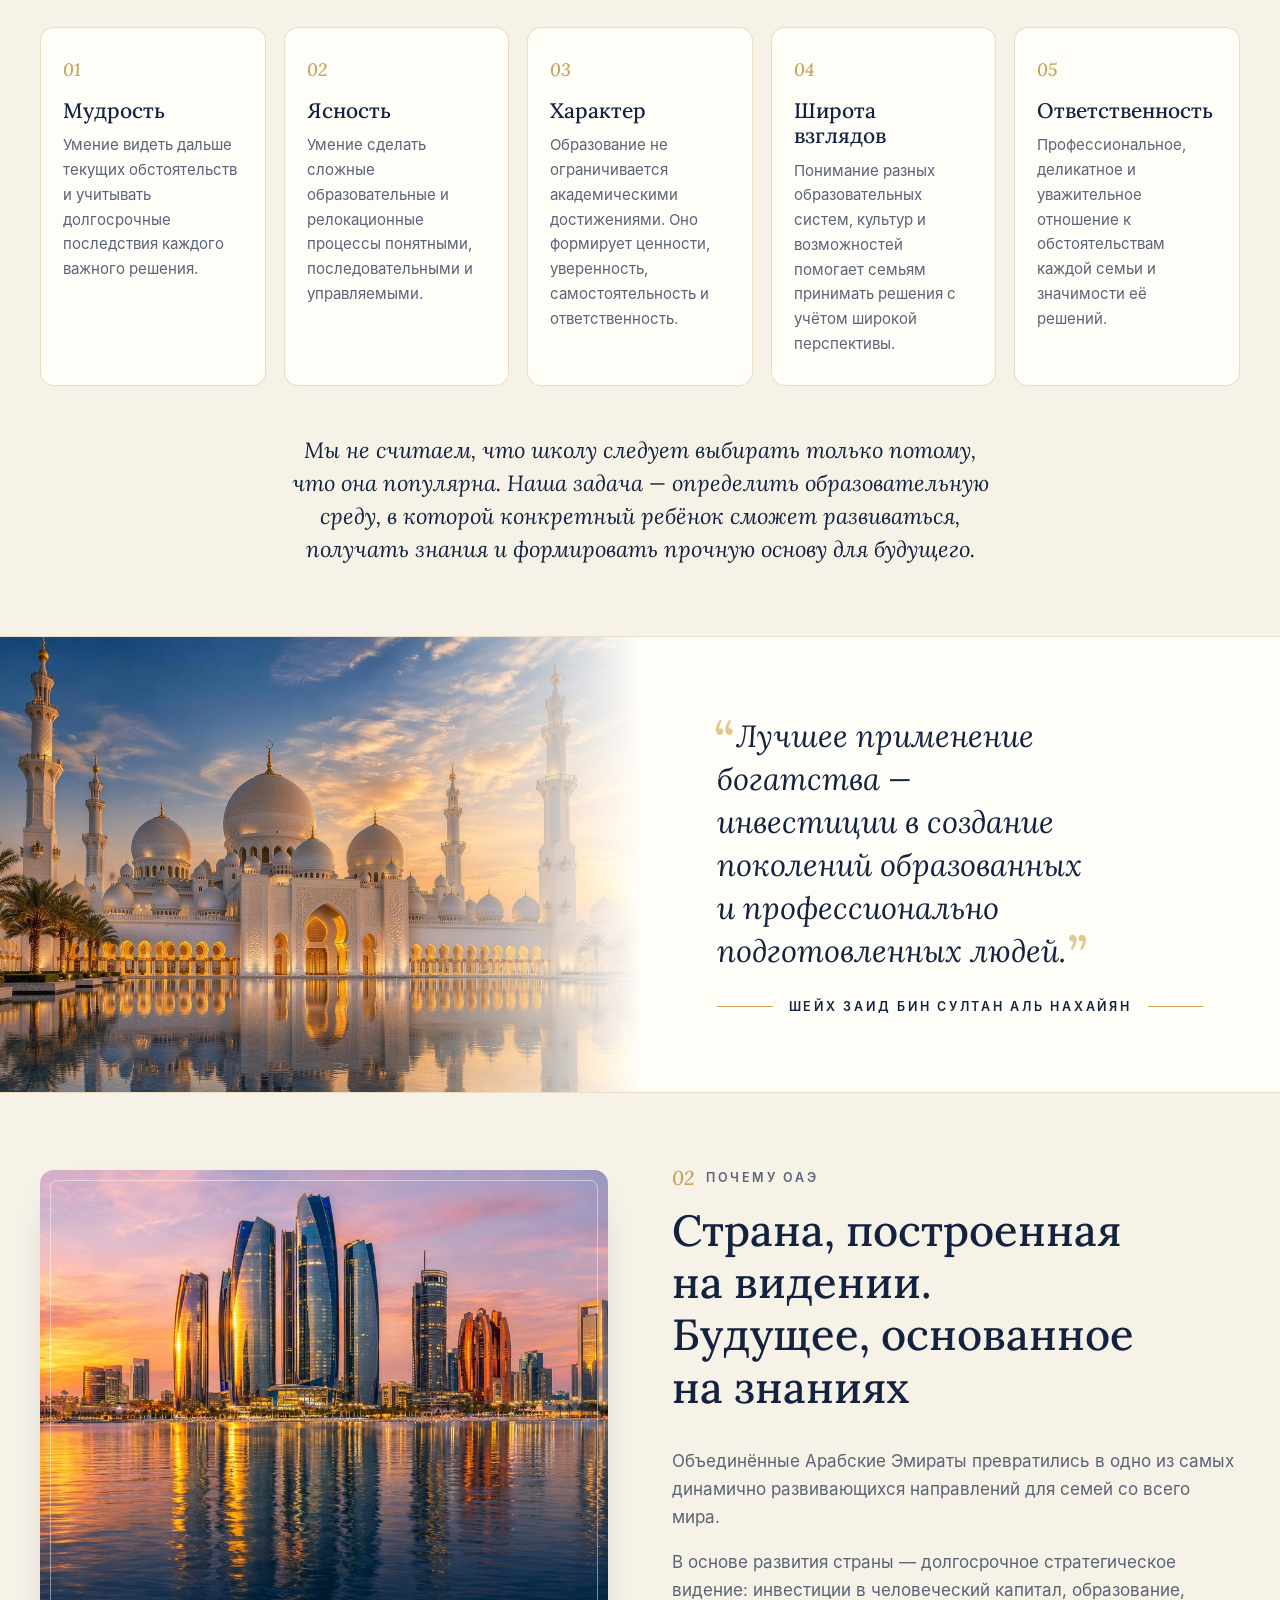
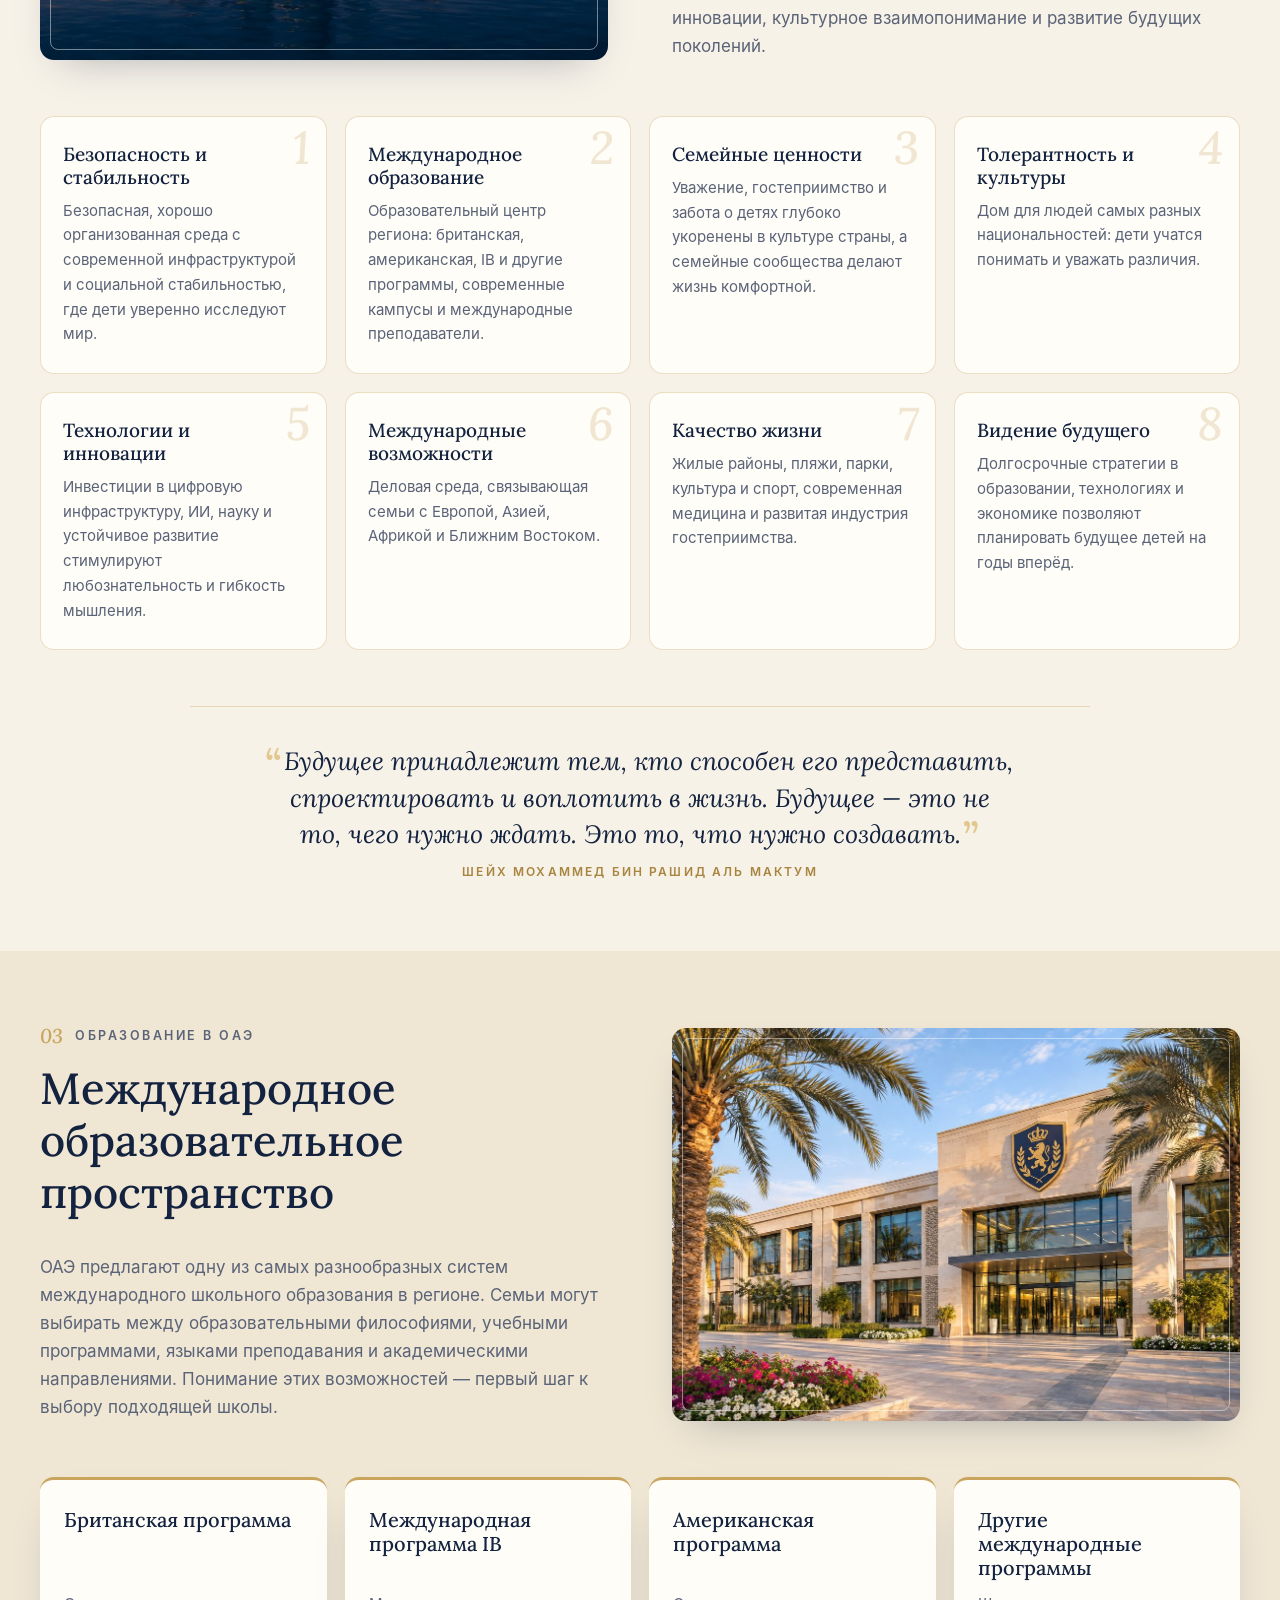
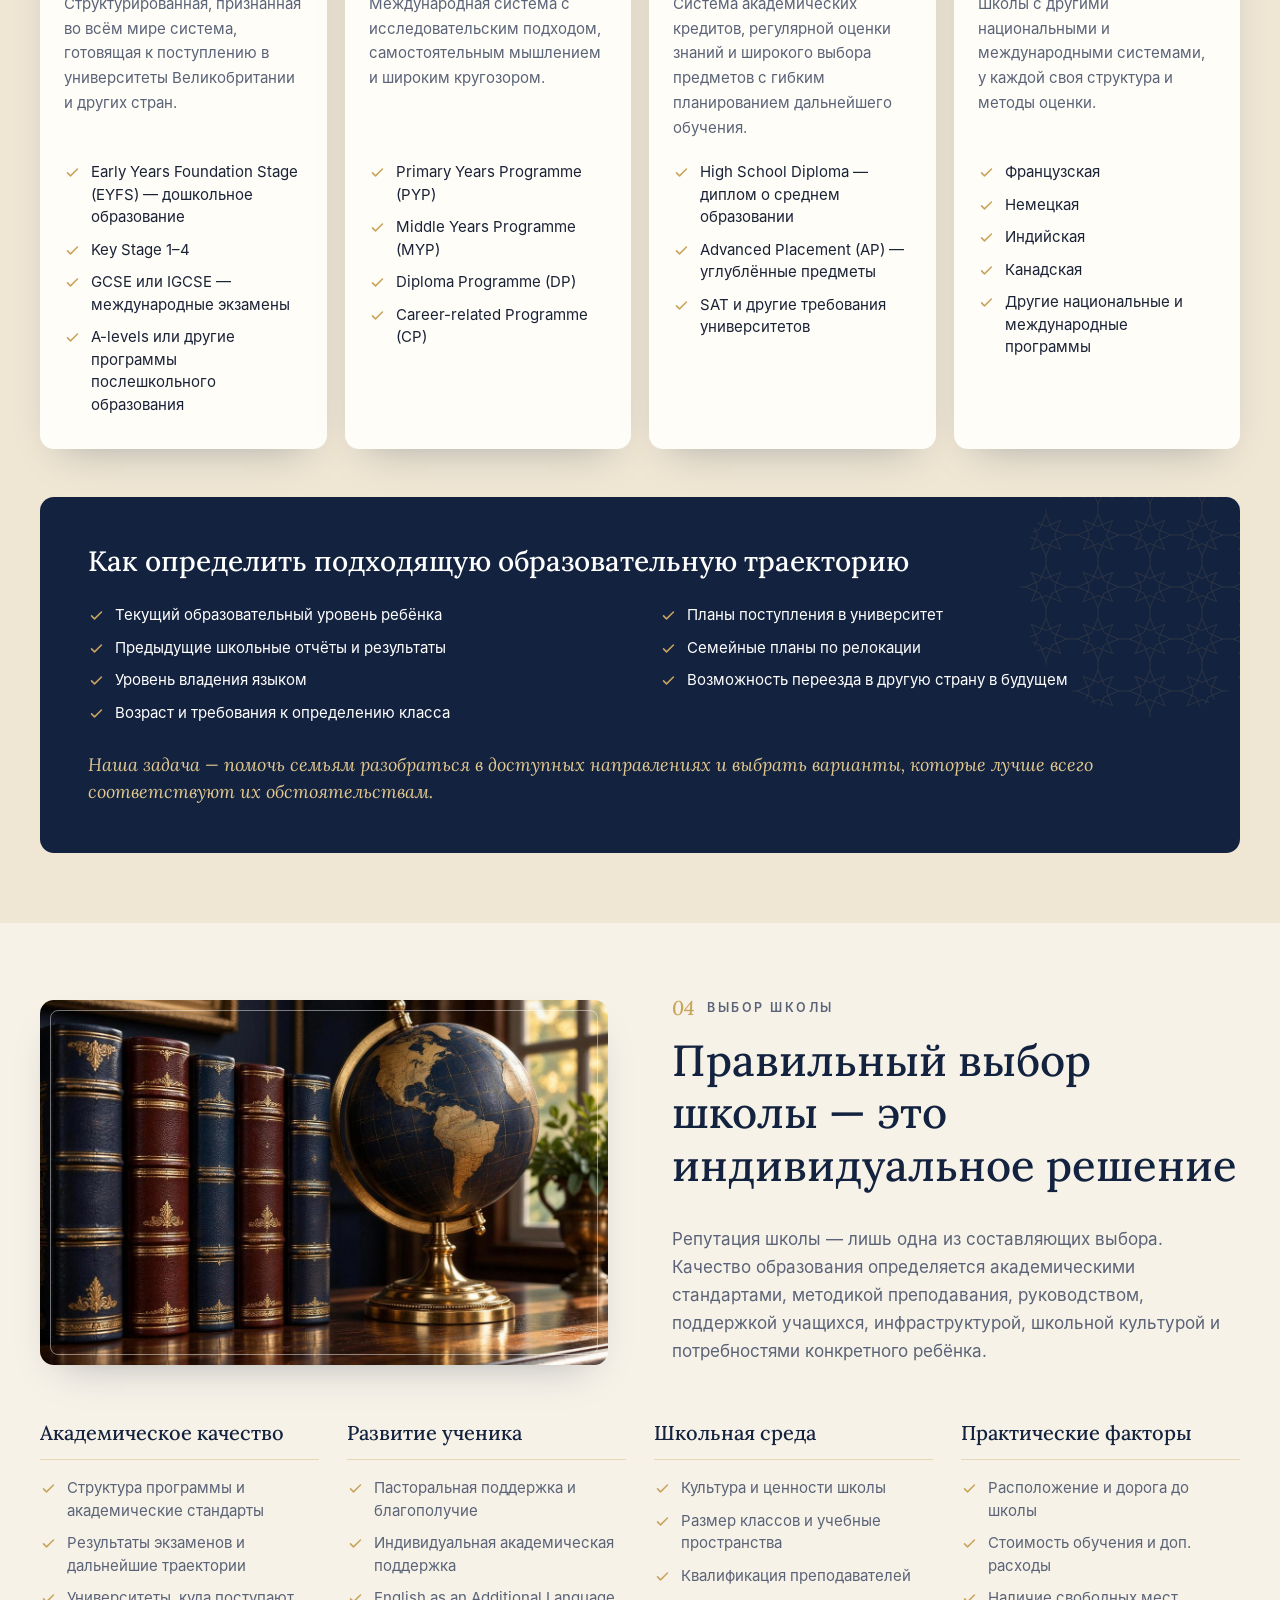
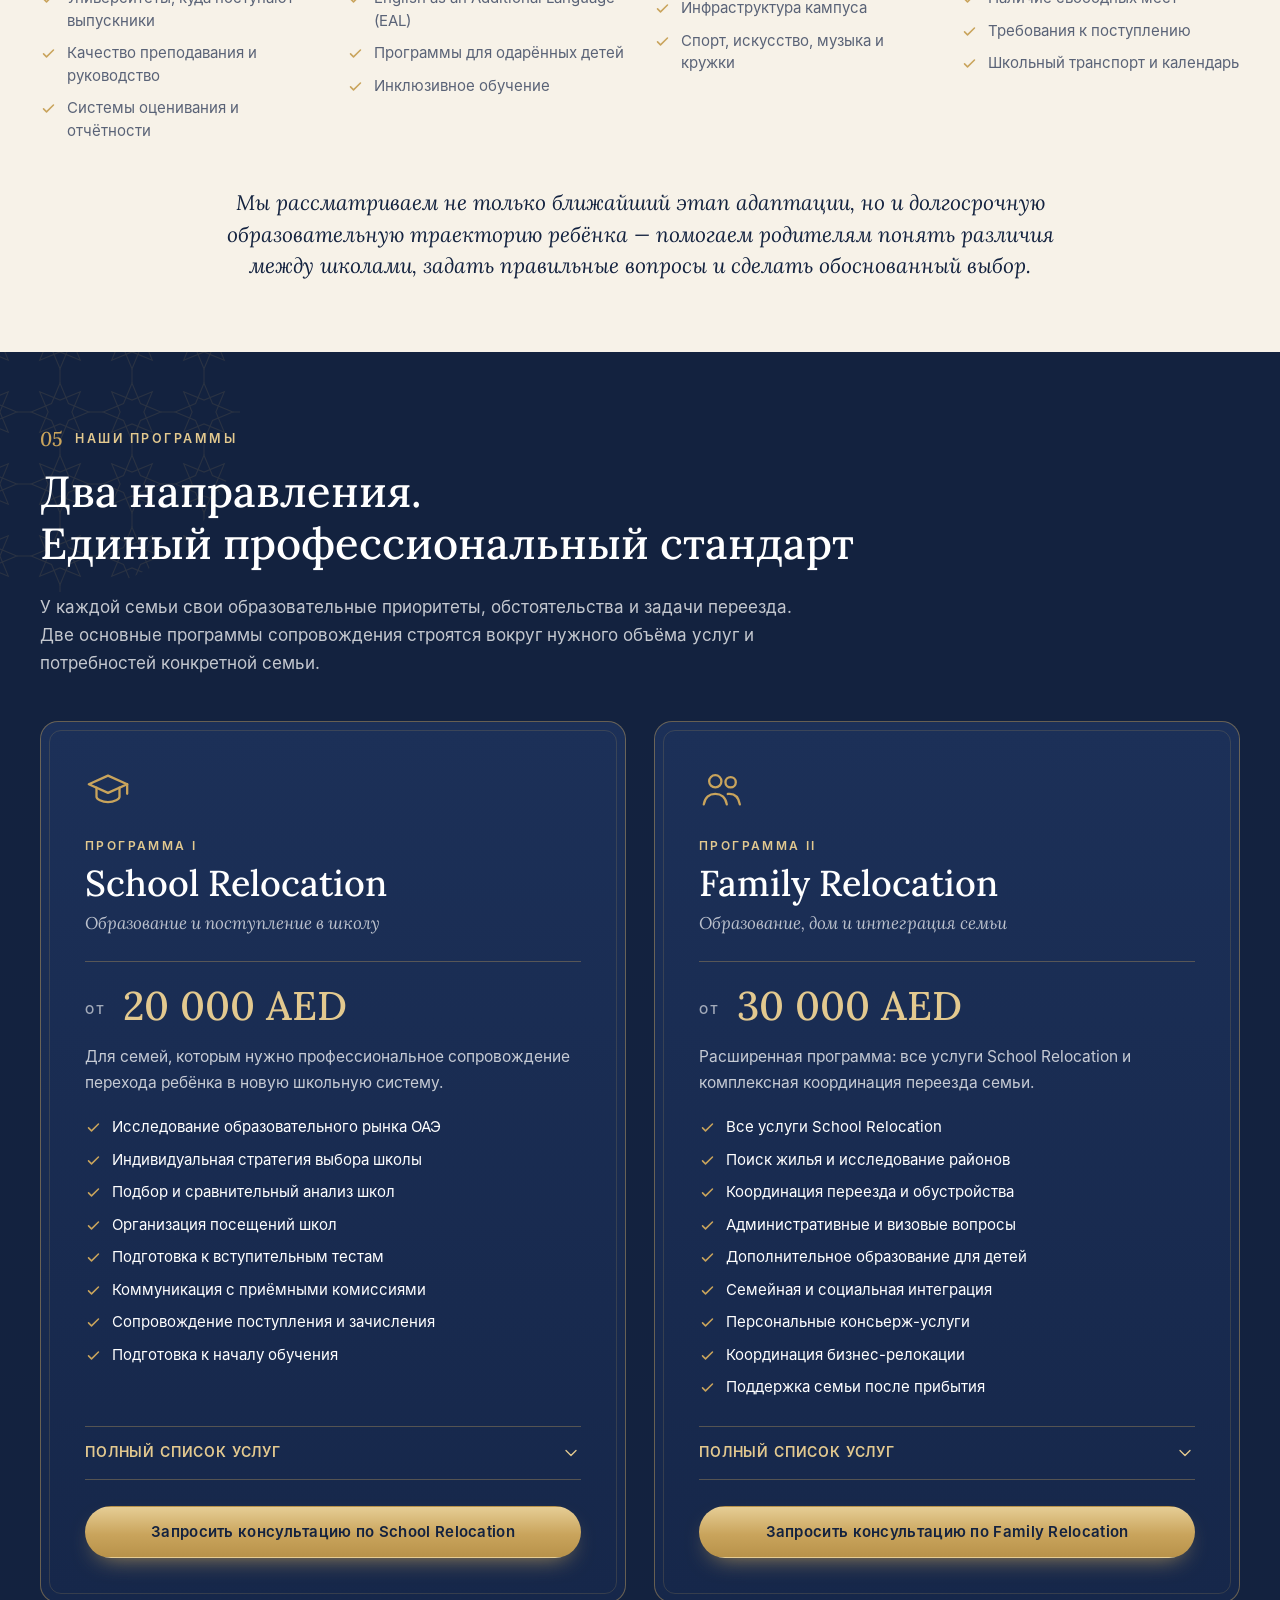
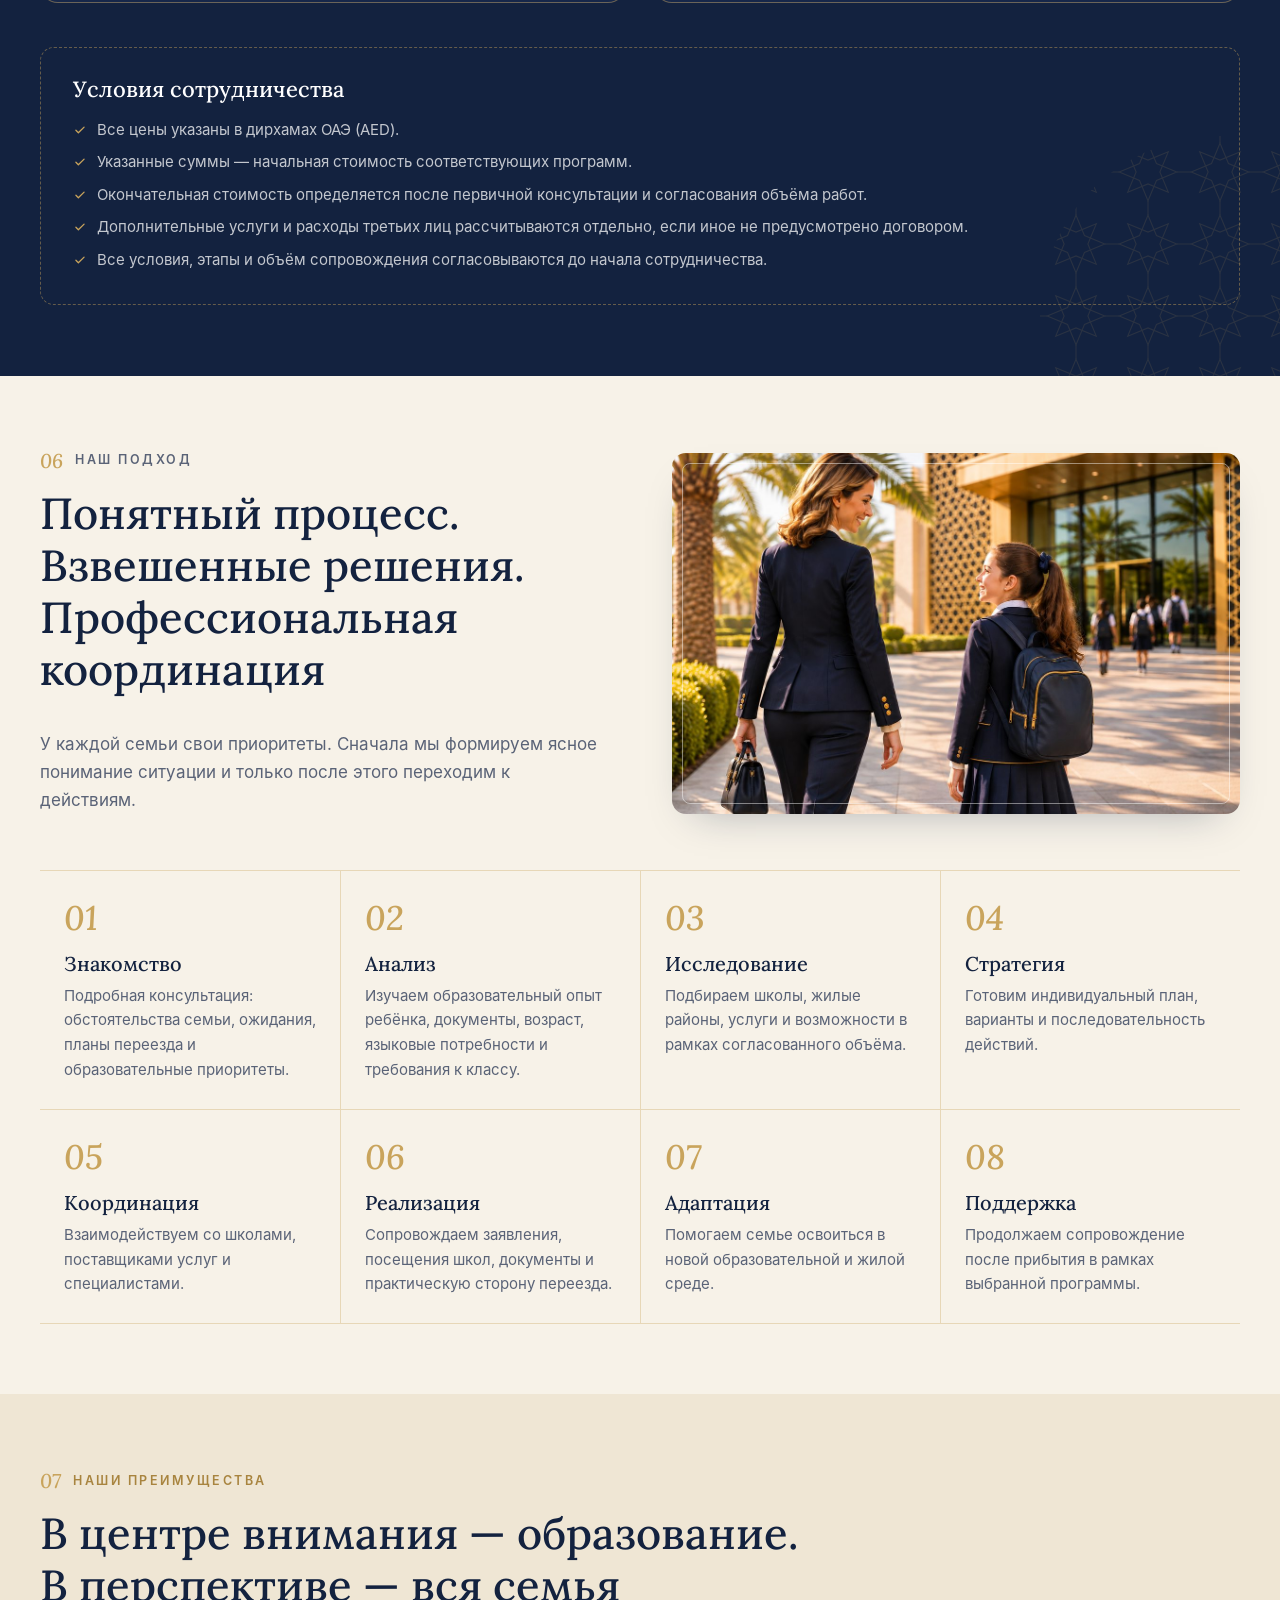
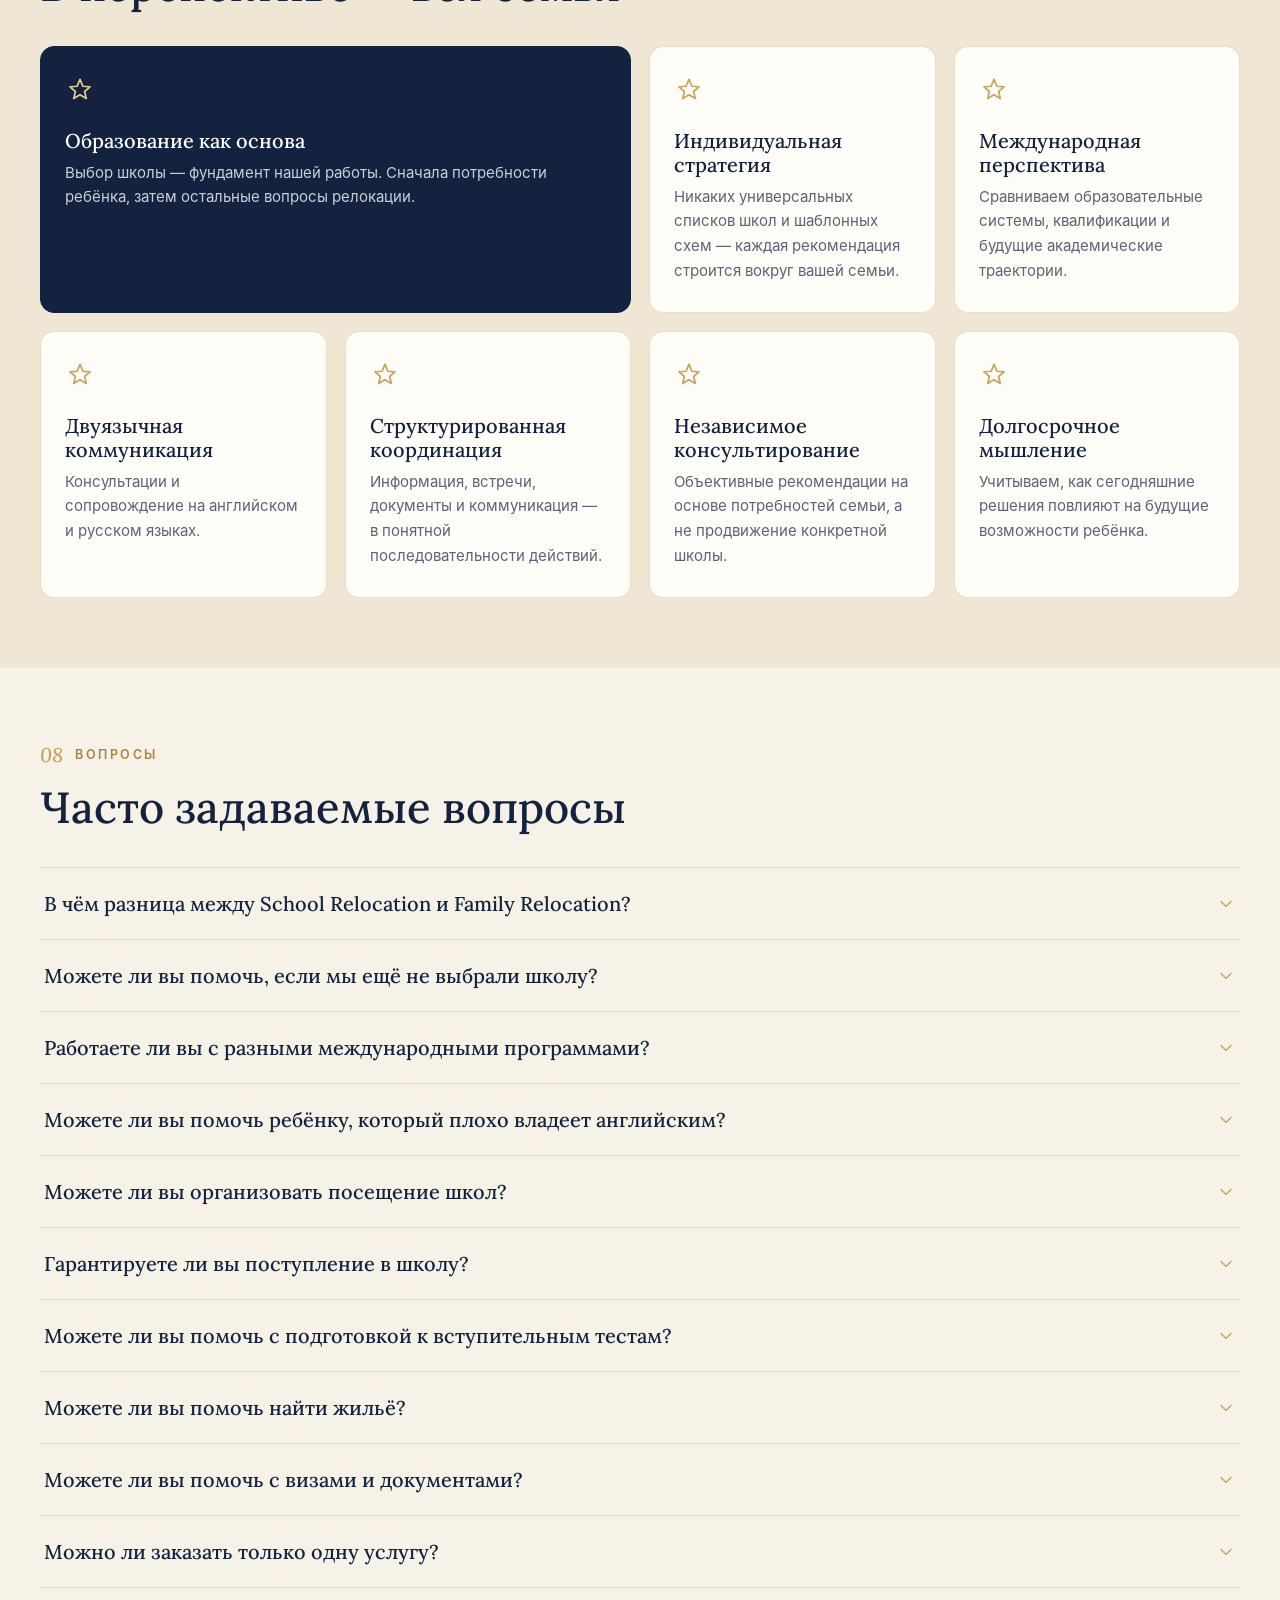
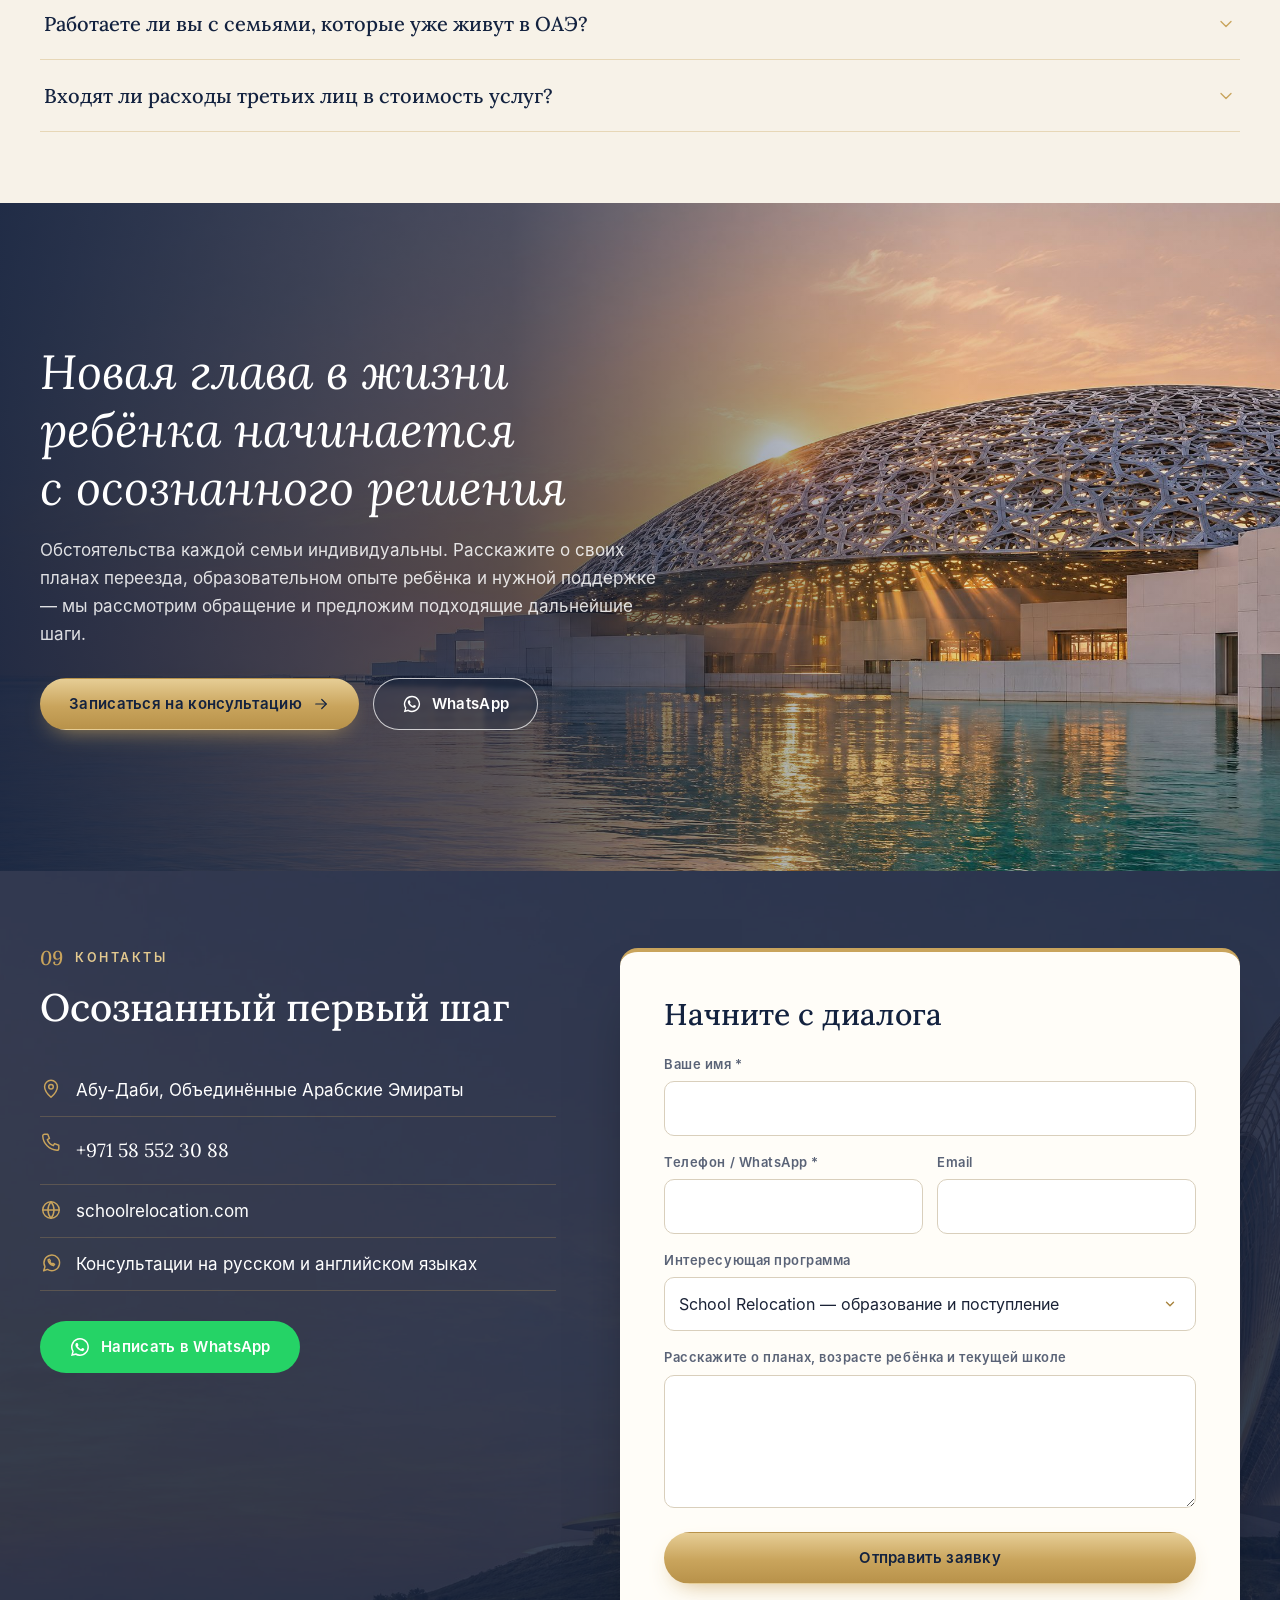
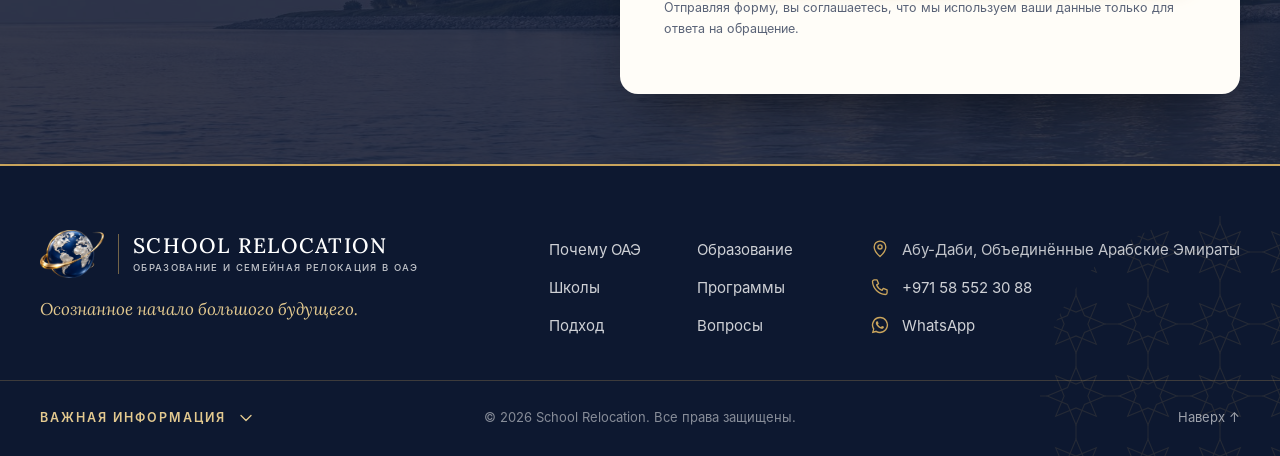
==== commit 7d3c13cb: "Кавычки в цитатах" ====
--- a/ru/index.html
+++ b/ru/index.html
@@ -86,7 +86,7 @@
  <div class="wrap">
   <div class="sh"><p class="sh__label"><span class="sh__num">01</span>Наша философия</p><h2 class="sh__title">Будущее ребёнка начинается с решений, которые мы принимаем сегодня</h2></div>
   <div class="phil__grid">
-   <blockquote class="quote quote--card"><p>“Ничто не раскрывает истинную сущность общества лучше, чем его отношение к детям.”</p><footer>Нельсон Мандела</footer></blockquote>
+   <blockquote class="quote quote--card"><p><span class="qm">“</span>Ничто не раскрывает истинную сущность общества лучше, чем его отношение к детям.<span class="qm">”</span></p><footer>Нельсон Мандела</footer></blockquote>
    <div class="phil__text">
 <p>Образование — одно из наиболее значимых решений, которые принимает семья. Оно влияет не только на академическое развитие ребёнка, но и на его уверенность в себе, характер, отношения с окружающими и восприятие мира.</p>
 <p>Выбор школы в другой стране требует гораздо большего, чем сравнение рейтингов, инфраструктуры или названий программ. Необходимо понимать особенности самого ребёнка, приоритеты семьи и возможности, которые предлагают разные образовательные среды.</p>
@@ -105,7 +105,7 @@
 
 <section class="band">
  <div class="band__img"><img src="../assets/img/mosque.jpg" width="1600" height="896" alt="Мечеть шейха Зайда в Абу-Даби" loading="lazy"></div>
- <blockquote class="band__quote"><p>“Лучшее применение богатства — инвестиции в создание поколений образованных и профессионально подготовленных людей.”</p><footer><span aria-hidden="true"></span>Шейх Заид бин Султан Аль Нахайян<span aria-hidden="true"></span></footer></blockquote>
+ <blockquote class="band__quote"><p><span class="qm">“</span>Лучшее применение богатства — инвестиции в создание поколений образованных и профессионально подготовленных людей.<span class="qm">”</span></p><footer><span aria-hidden="true"></span>Шейх Заид бин Султан Аль Нахайян<span aria-hidden="true"></span></footer></blockquote>
 </section>
 
 <section class="sec uae" id="why-uae">
@@ -128,7 +128,7 @@
 <li class="point"><span class="point__n">7</span><h3>Качество жизни</h3><p>Жилые районы, пляжи, парки, культура и спорт, современная медицина и развитая индустрия гостеприимства.</p></li>
 <li class="point"><span class="point__n">8</span><h3>Видение будущего</h3><p>Долгосрочные стратегии в образовании, технологиях и экономике позволяют планировать будущее детей на годы вперёд.</p></li>
 </ol>
-  <blockquote class="quote quote--wide"><p>“Будущее принадлежит тем, кто способен его представить, спроектировать и воплотить в жизнь. Будущее — это не то, чего нужно ждать. Это то, что нужно создавать.”</p><footer>Шейх Мохаммед бин Рашид Аль Мактум</footer></blockquote>
+  <blockquote class="quote quote--wide"><p><span class="qm">“</span>Будущее принадлежит тем, кто способен его представить, спроектировать и воплотить в жизнь. Будущее — это не то, чего нужно ждать. Это то, что нужно создавать.<span class="qm">”</span></p><footer>Шейх Мохаммед бин Рашид Аль Мактум</footer></blockquote>
  </div>
 </section>
 
--- a/css/style.css
+++ b/css/style.css
@@ -432,3 +432,7 @@
 }
 
 @media (max-width:360px){.hdr .brand__name{font-size:15px}.hdr .brand__logo{width:40px}}
+
+/* кавычки в цитатах: крупнее и золотые */
+.qm{color:#E2C78F;font-size:1.6em;line-height:0;font-style:normal;font-weight:600;vertical-align:-.2em;margin:0 .04em}
+.qm:first-child{margin-left:-.05em}
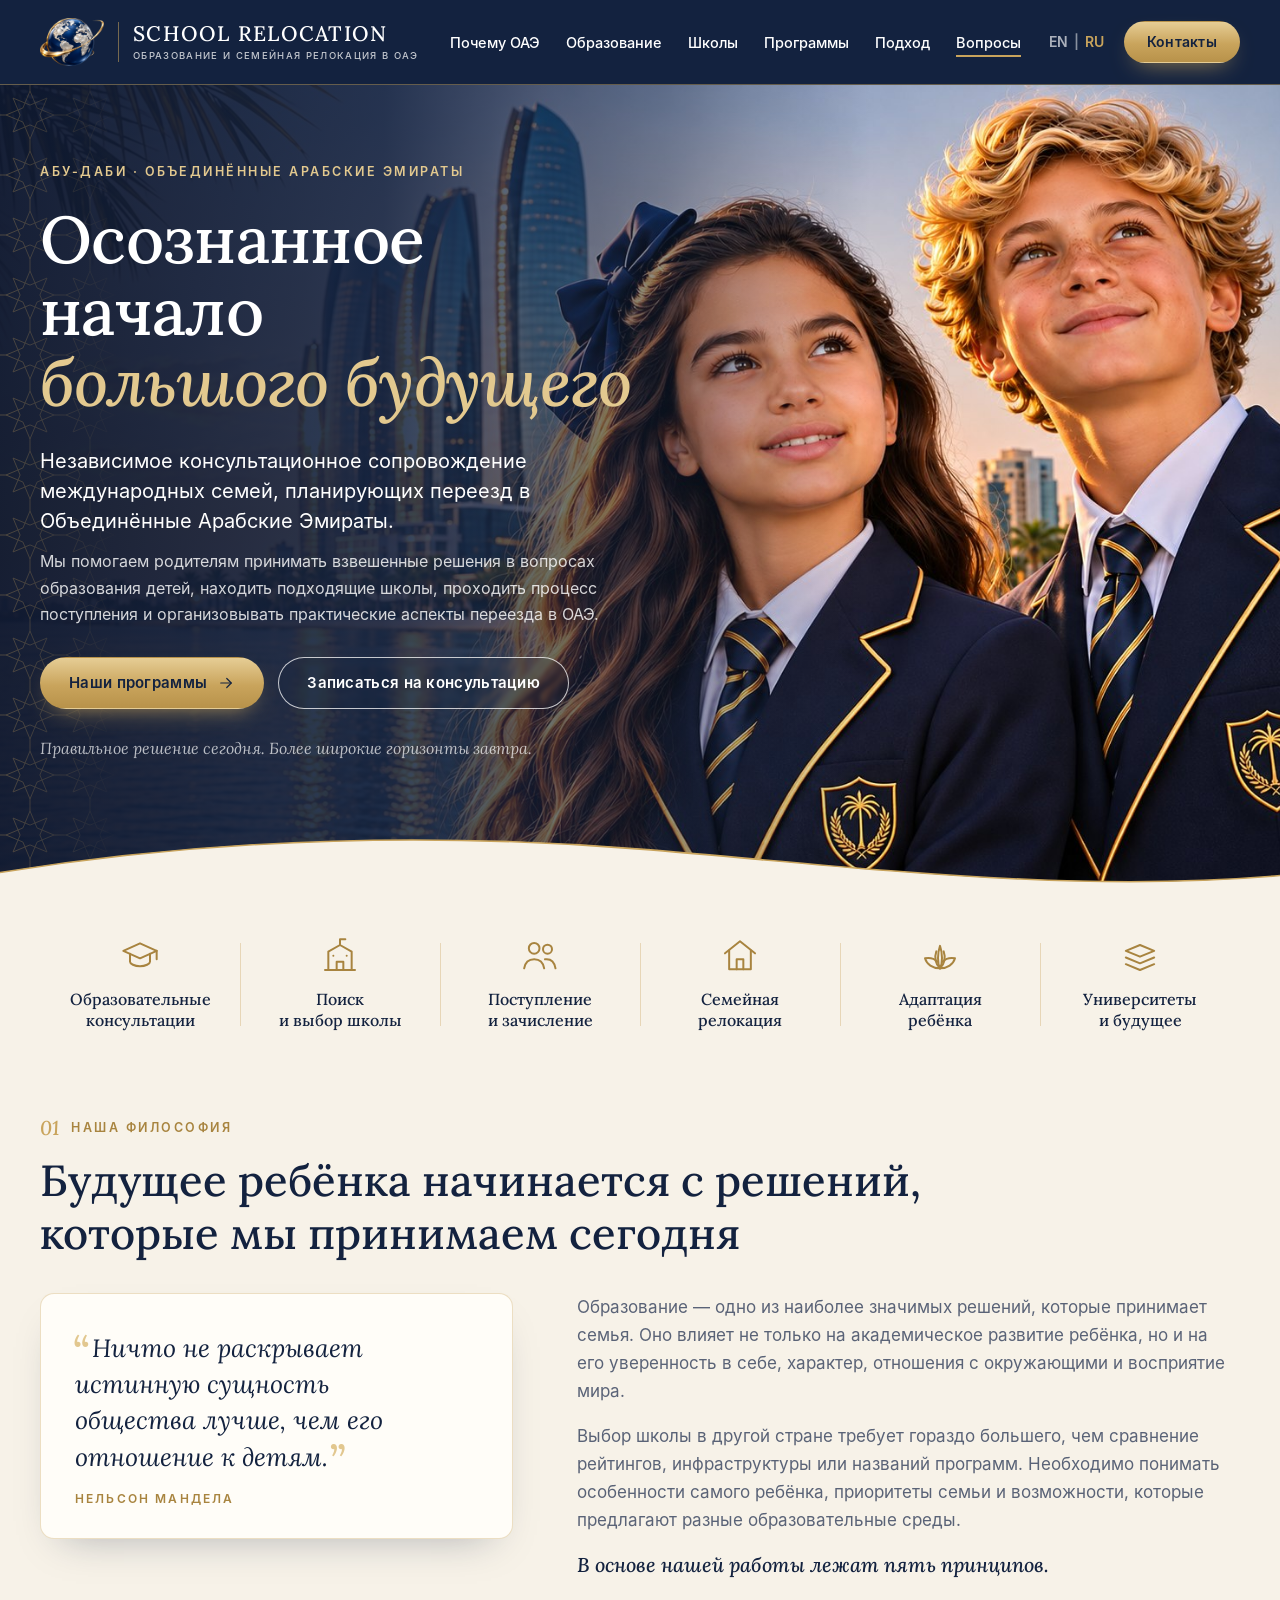
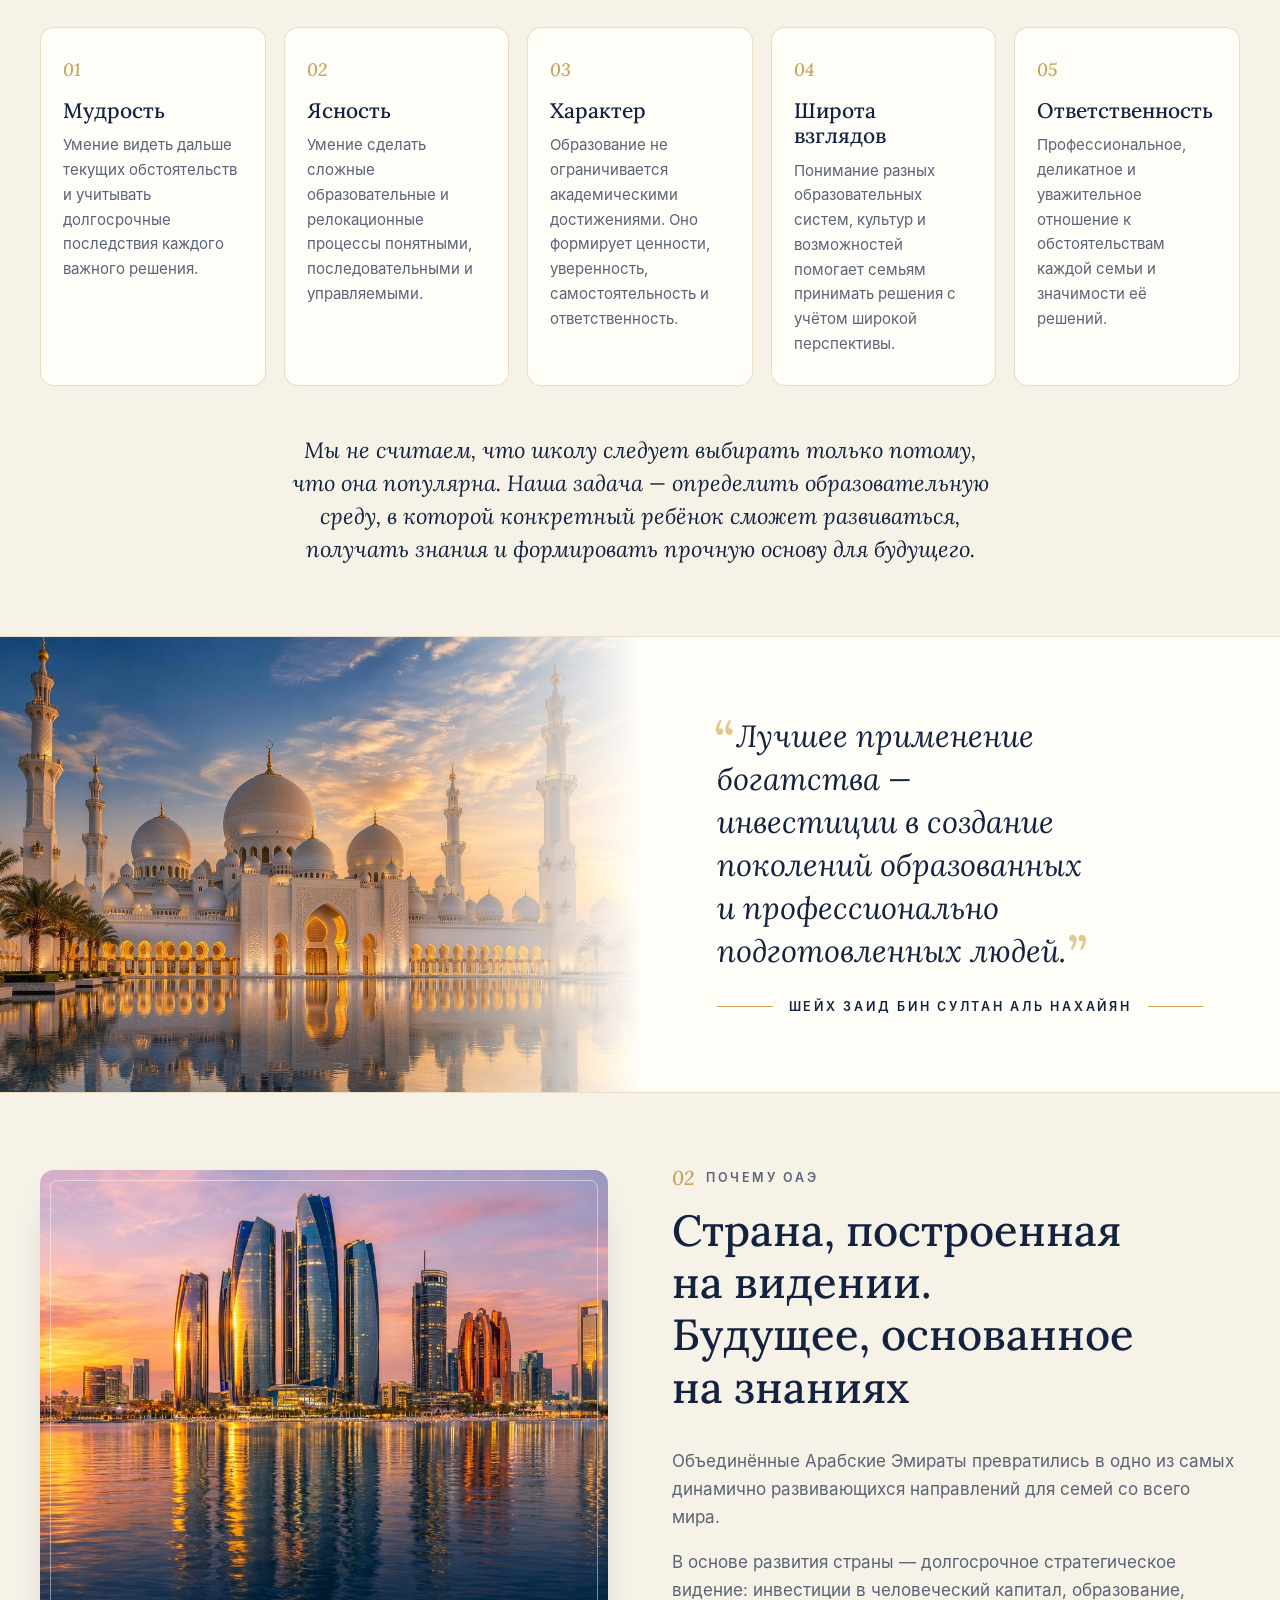
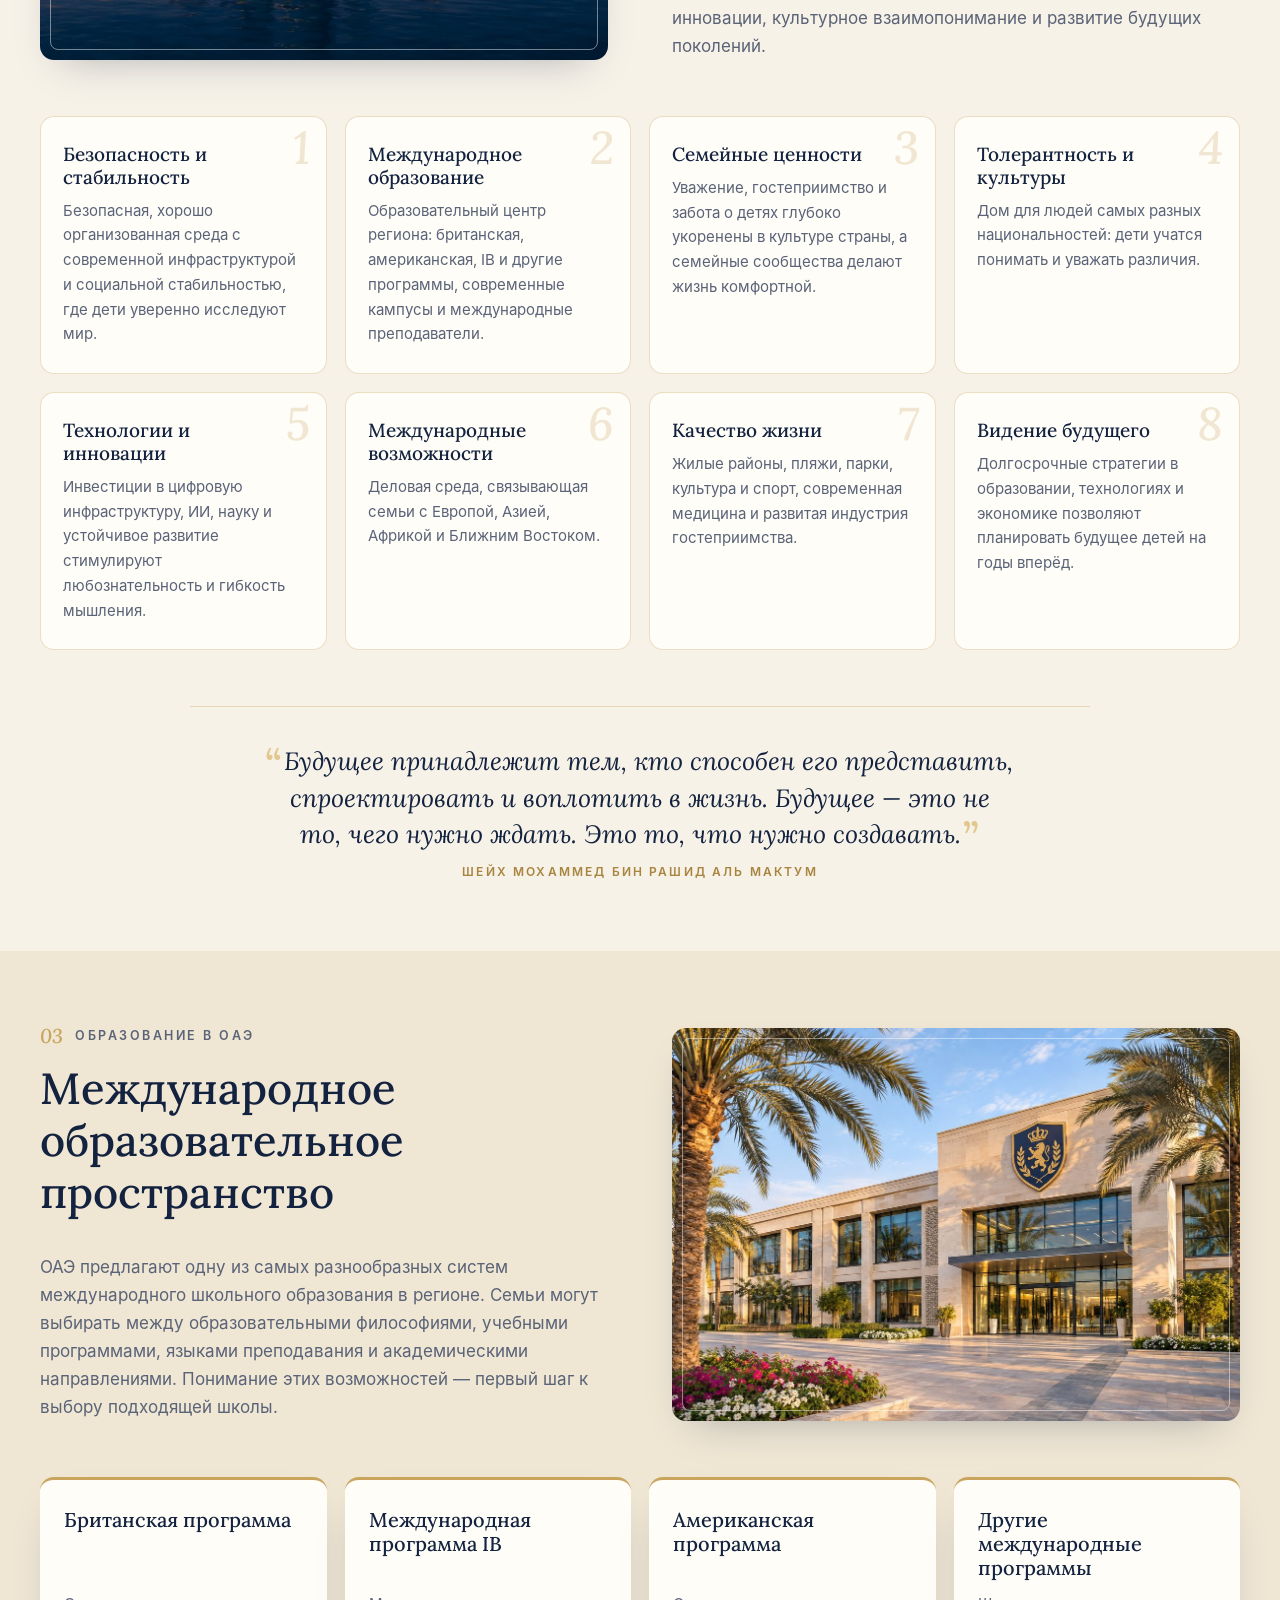
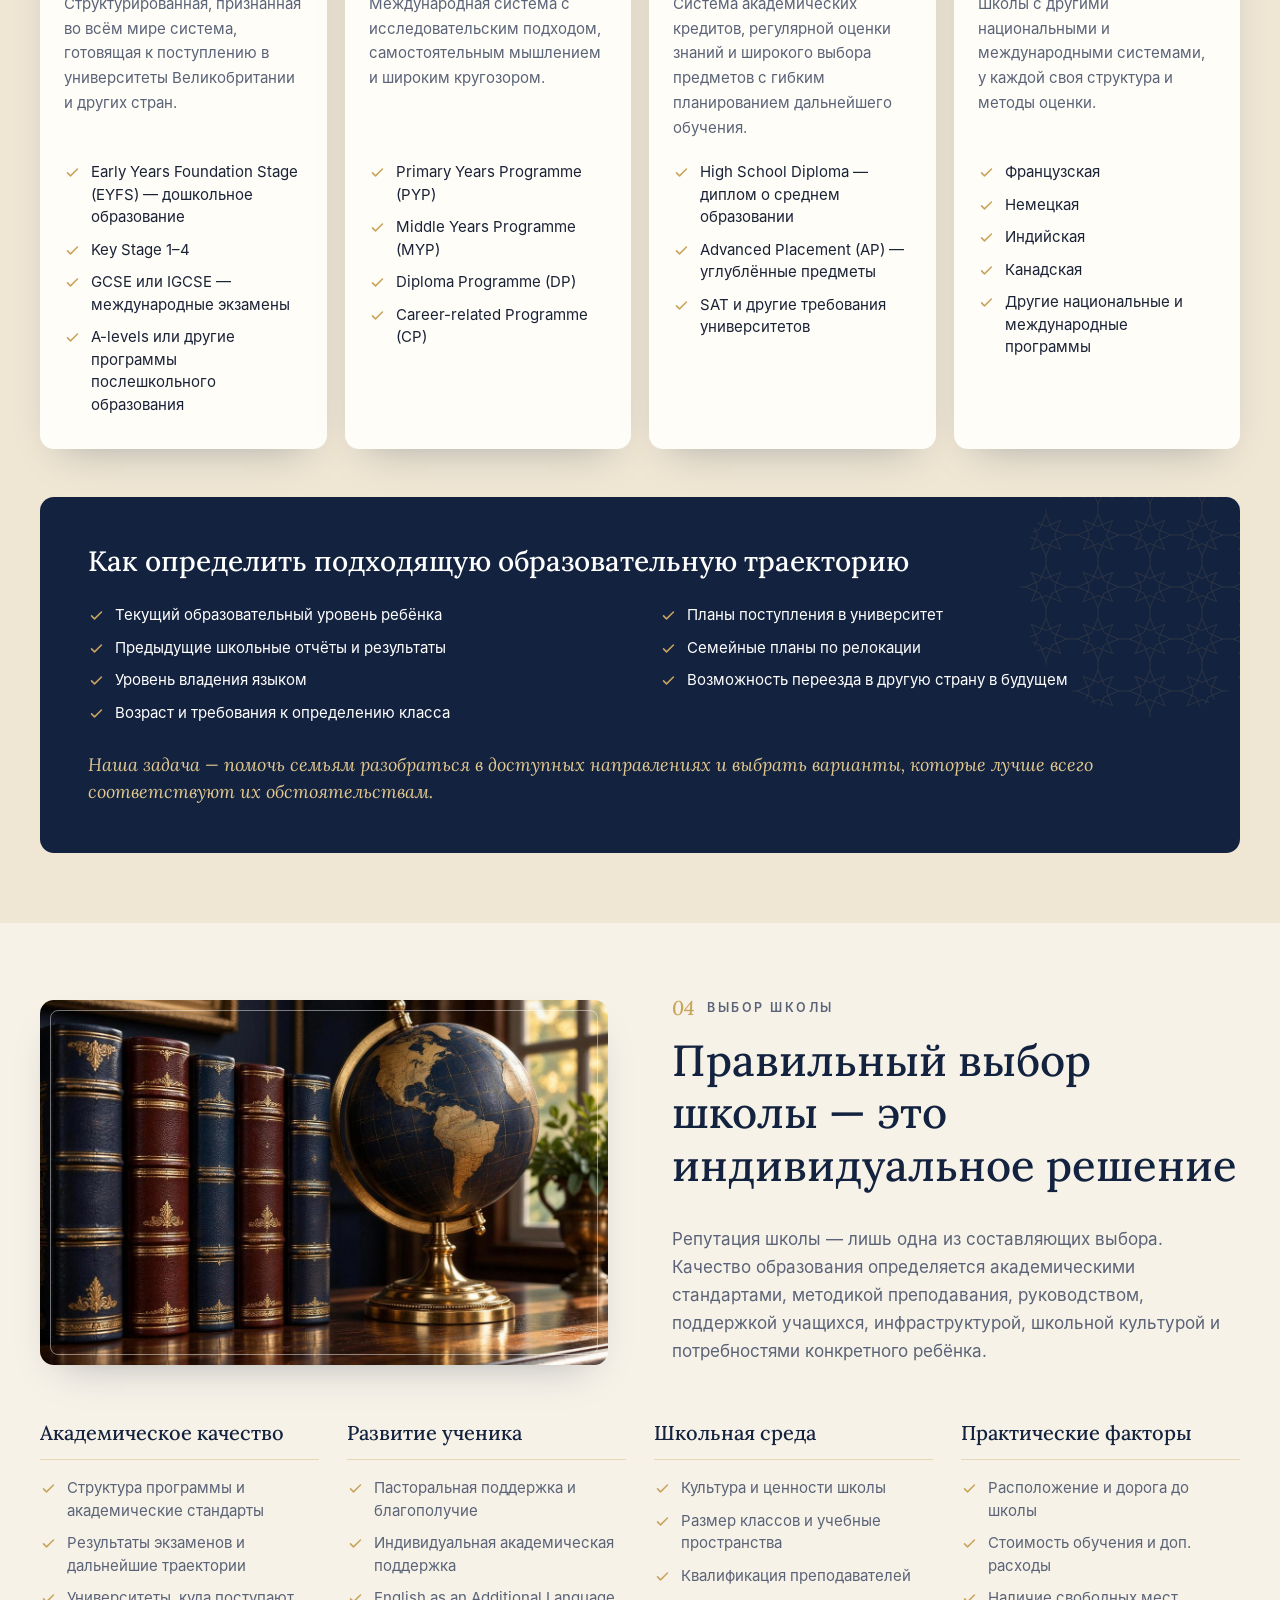
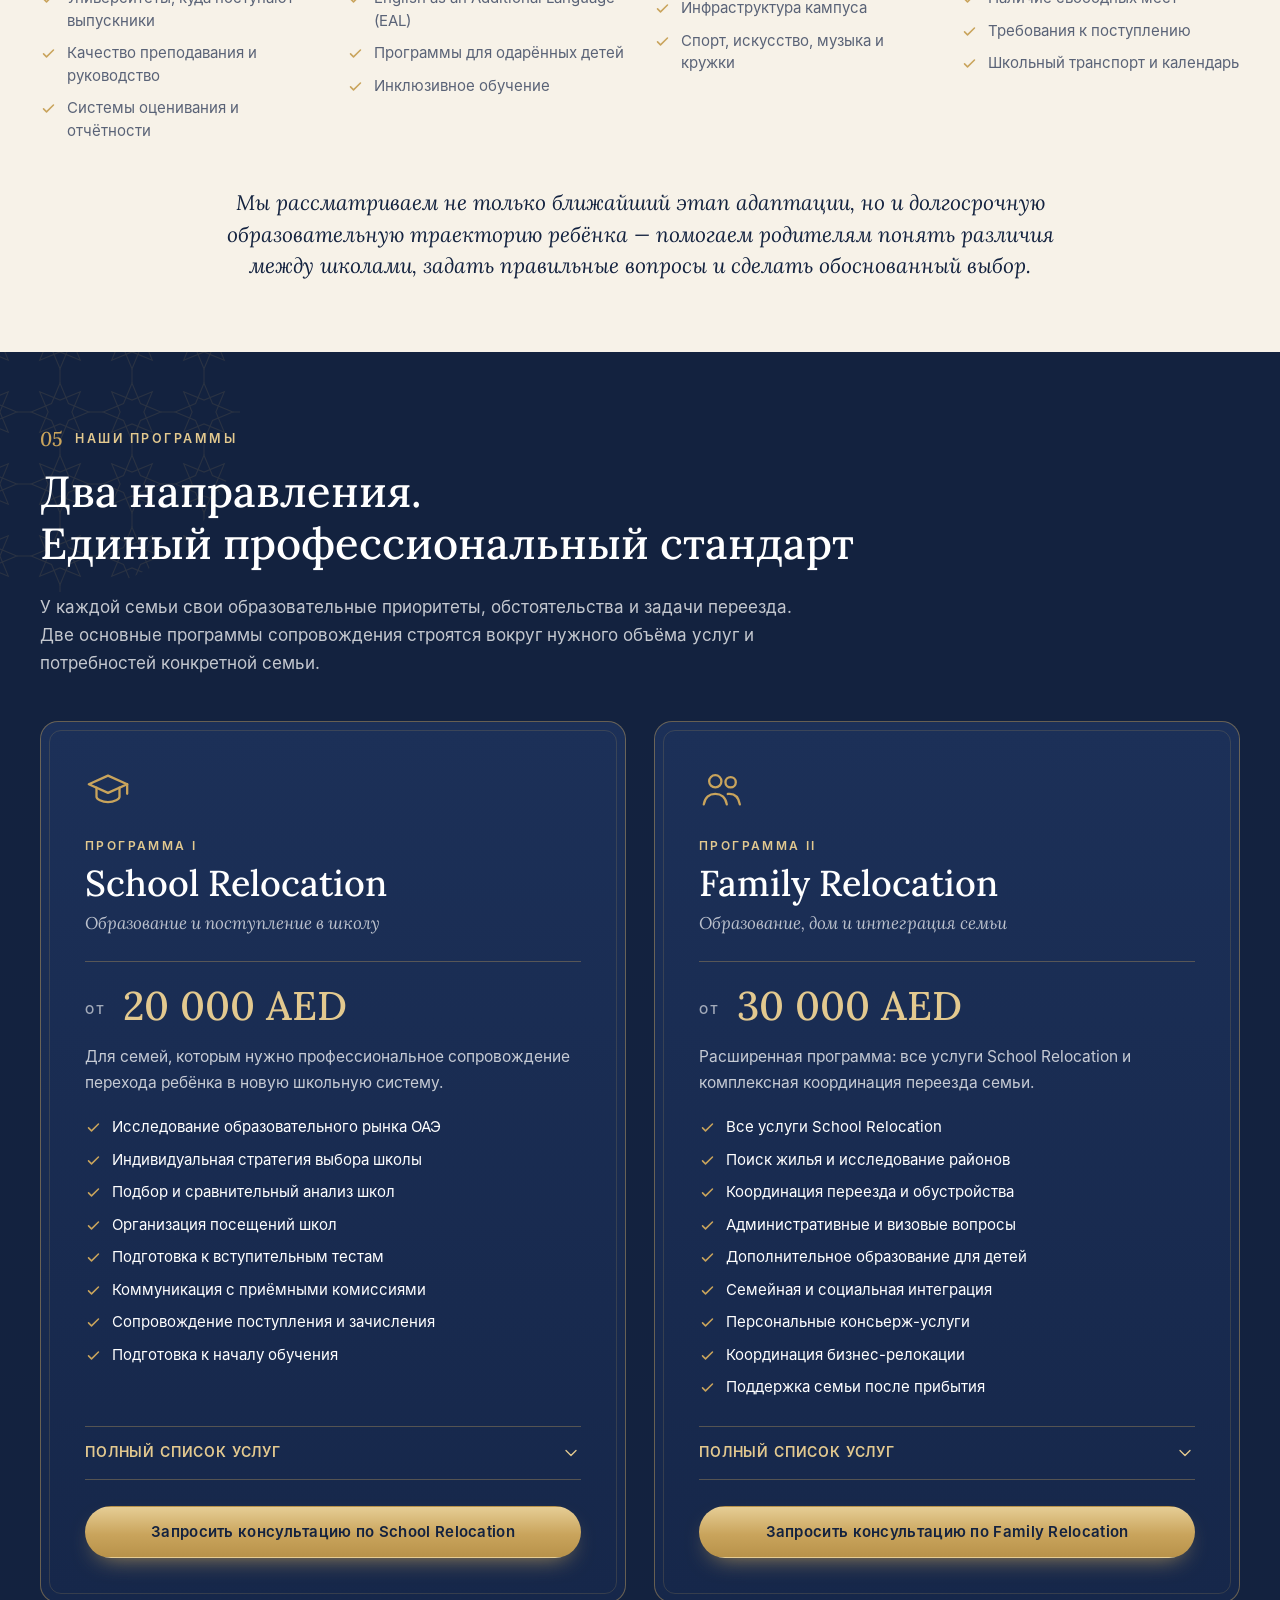
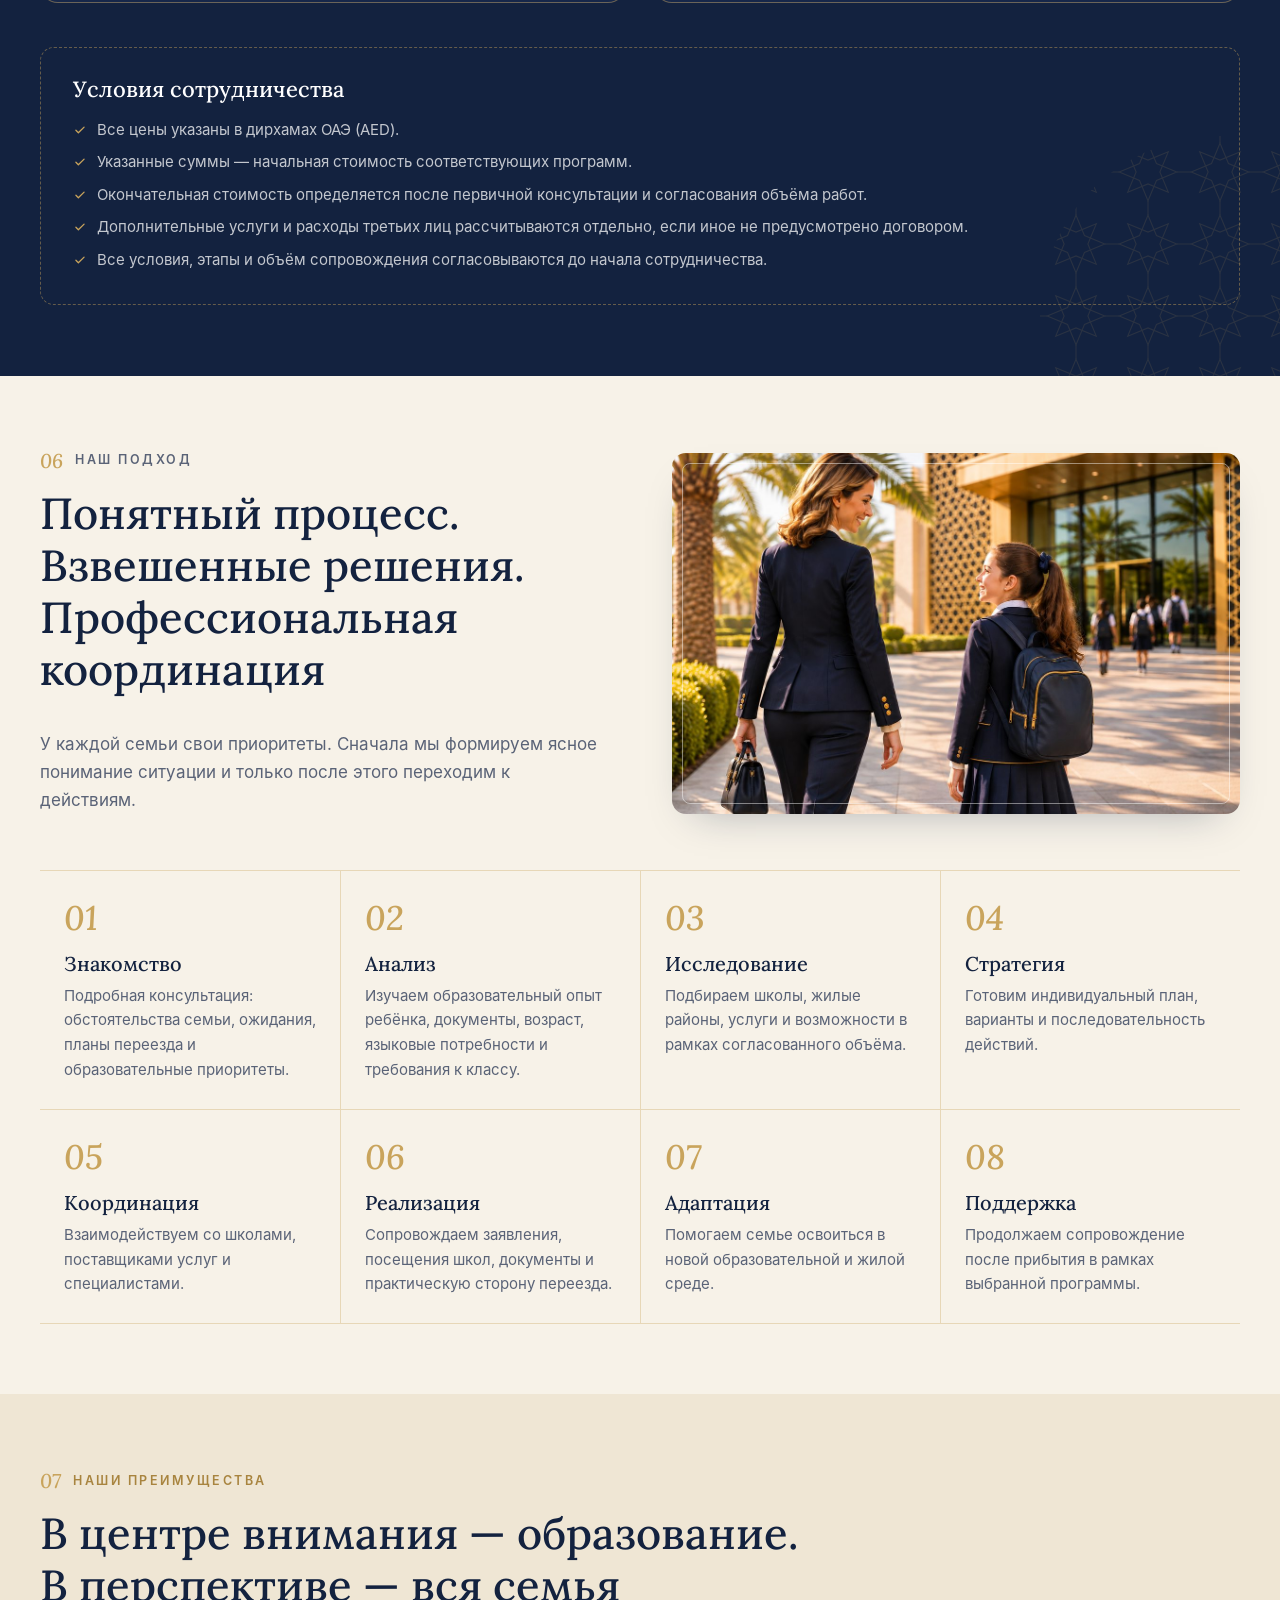
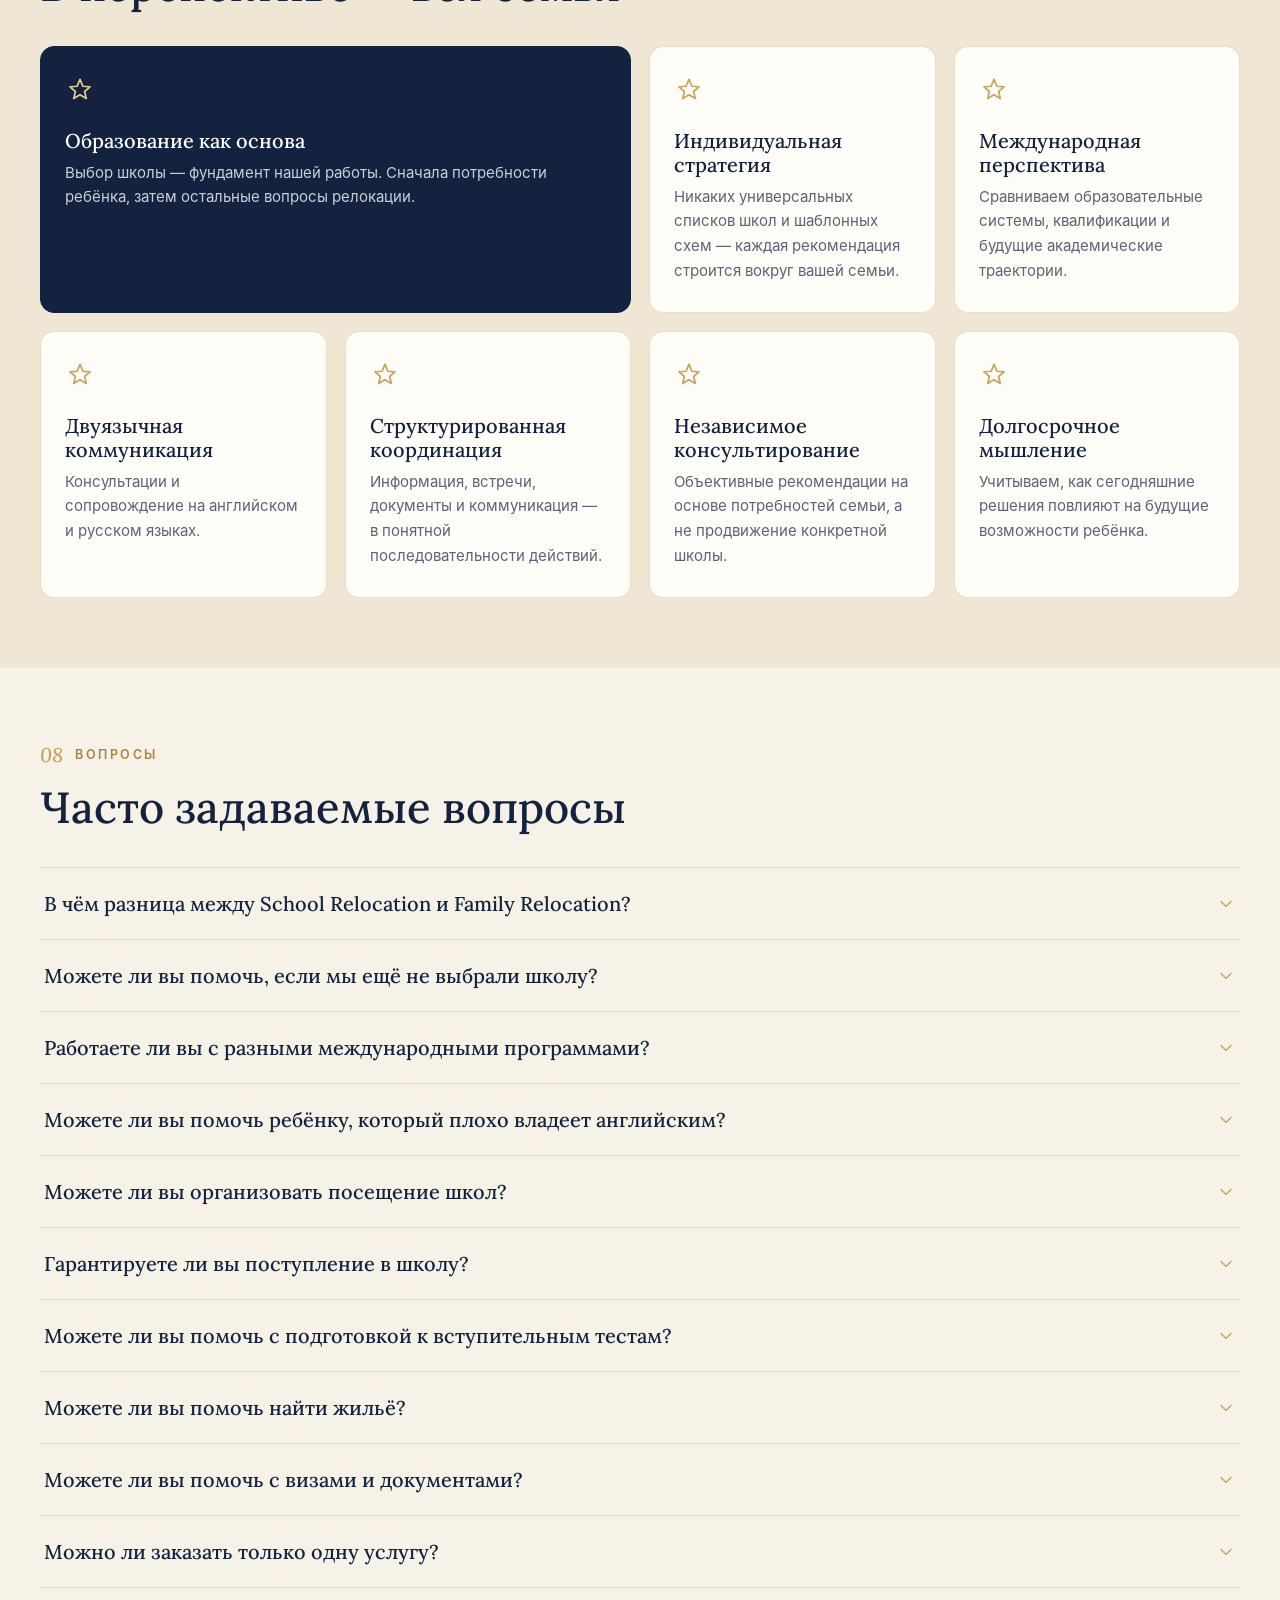
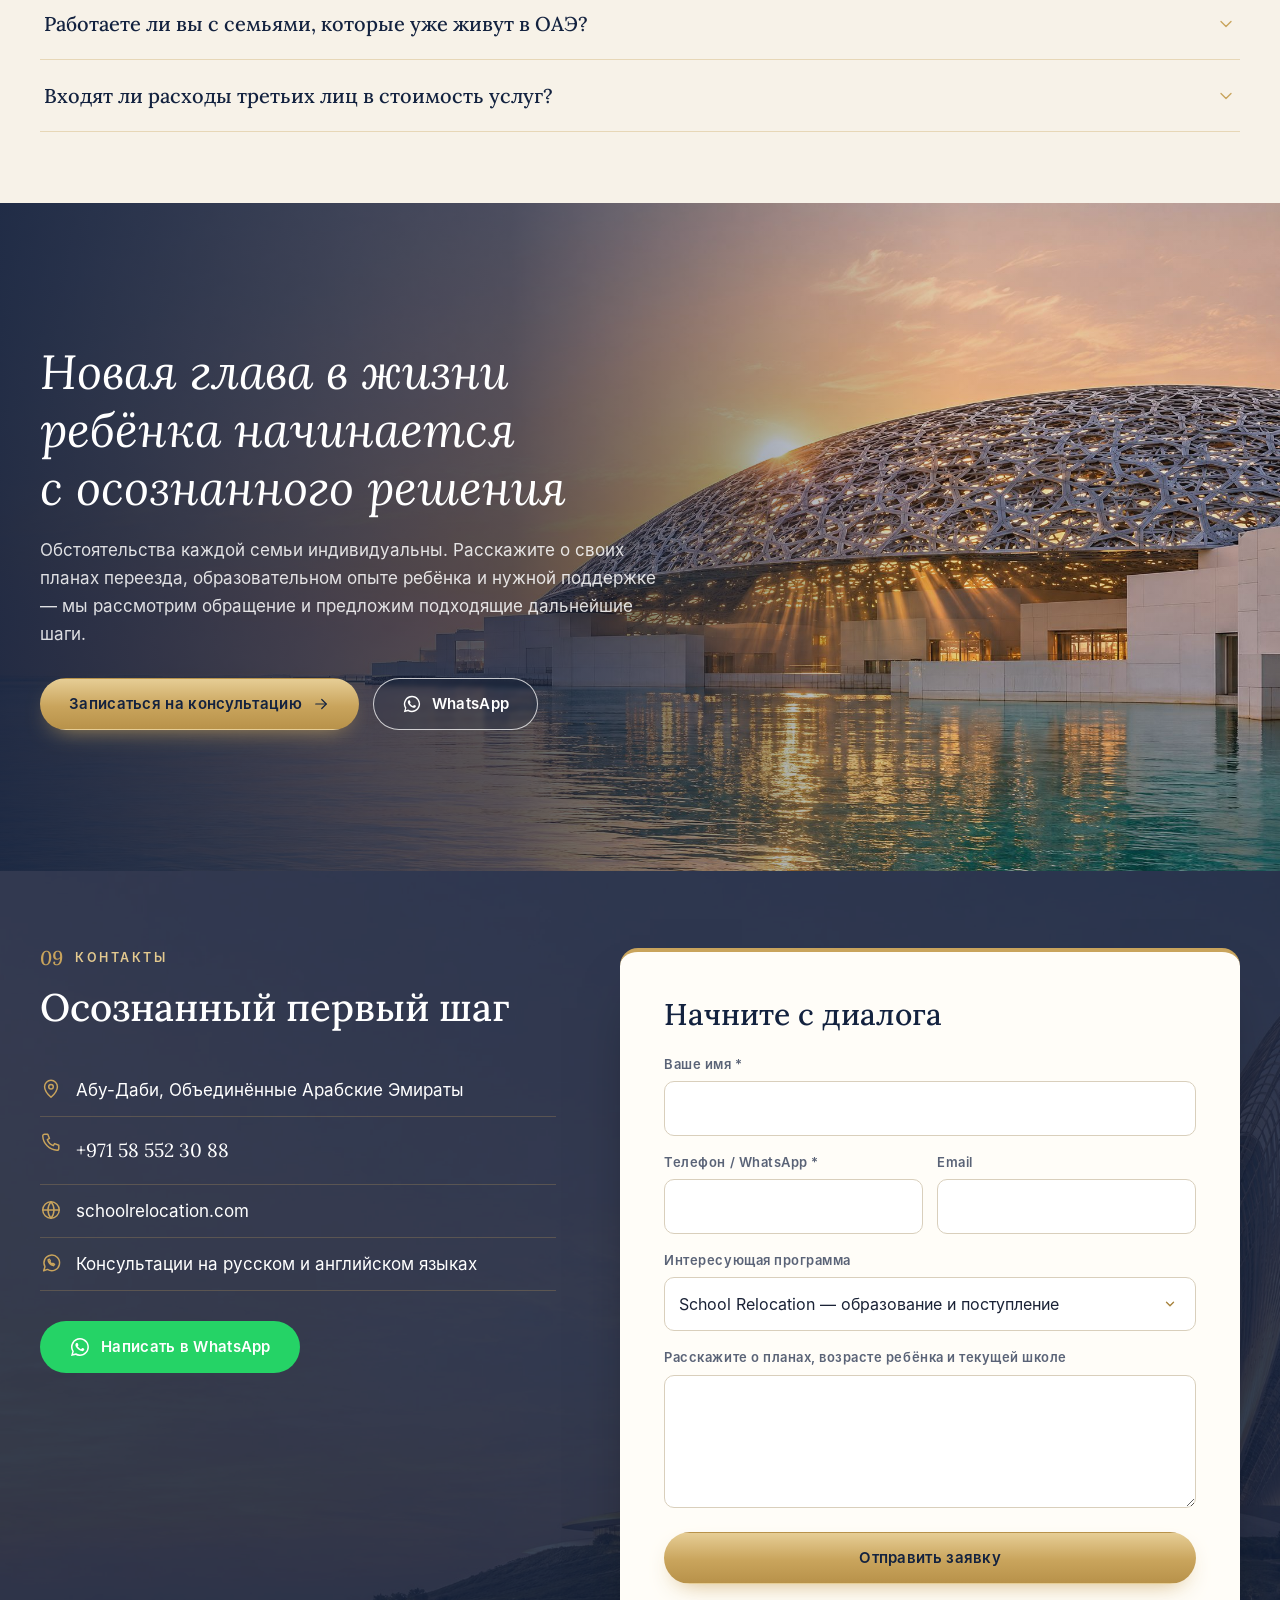
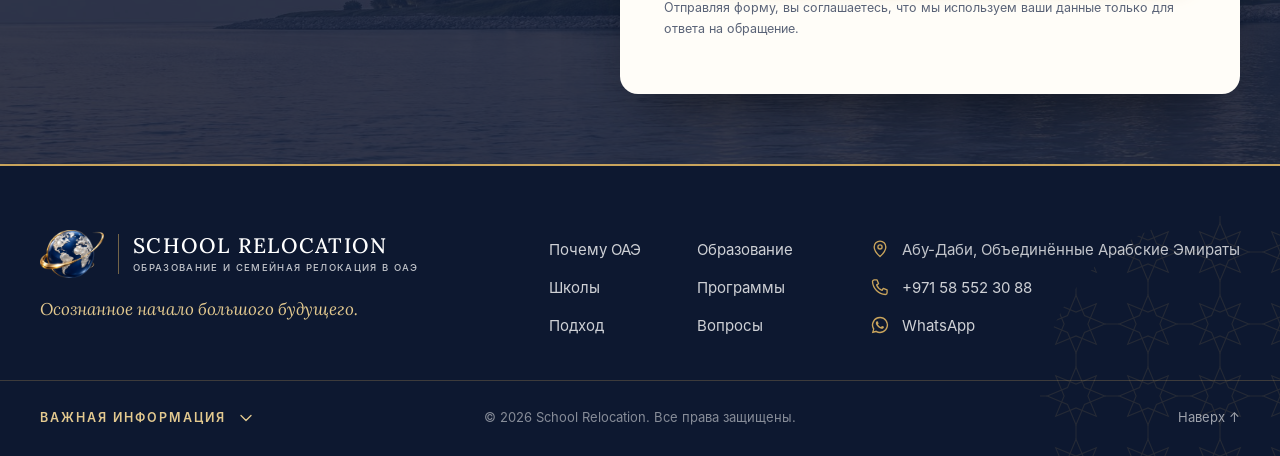
==== commit c6c1754e: "Картинка первого экрана в лучшем качестве" ====
--- a/ru/index.html
+++ b/ru/index.html
@@ -54,7 +54,7 @@
 <section class="hero">
  <picture class="hero__bg">
   <source media="(max-width: 760px)" srcset="../assets/img/hero-m.jpg">
-  <img src="../assets/img/hero.jpg" width="1600" height="901" alt="" fetchpriority="high">
+  <img src="../assets/img/hero.jpg" width="1672" height="941" alt="" fetchpriority="high">
  </picture>
  <span class="hero__pattern" aria-hidden="true"></span>
  <div class="hero__in wrap">
